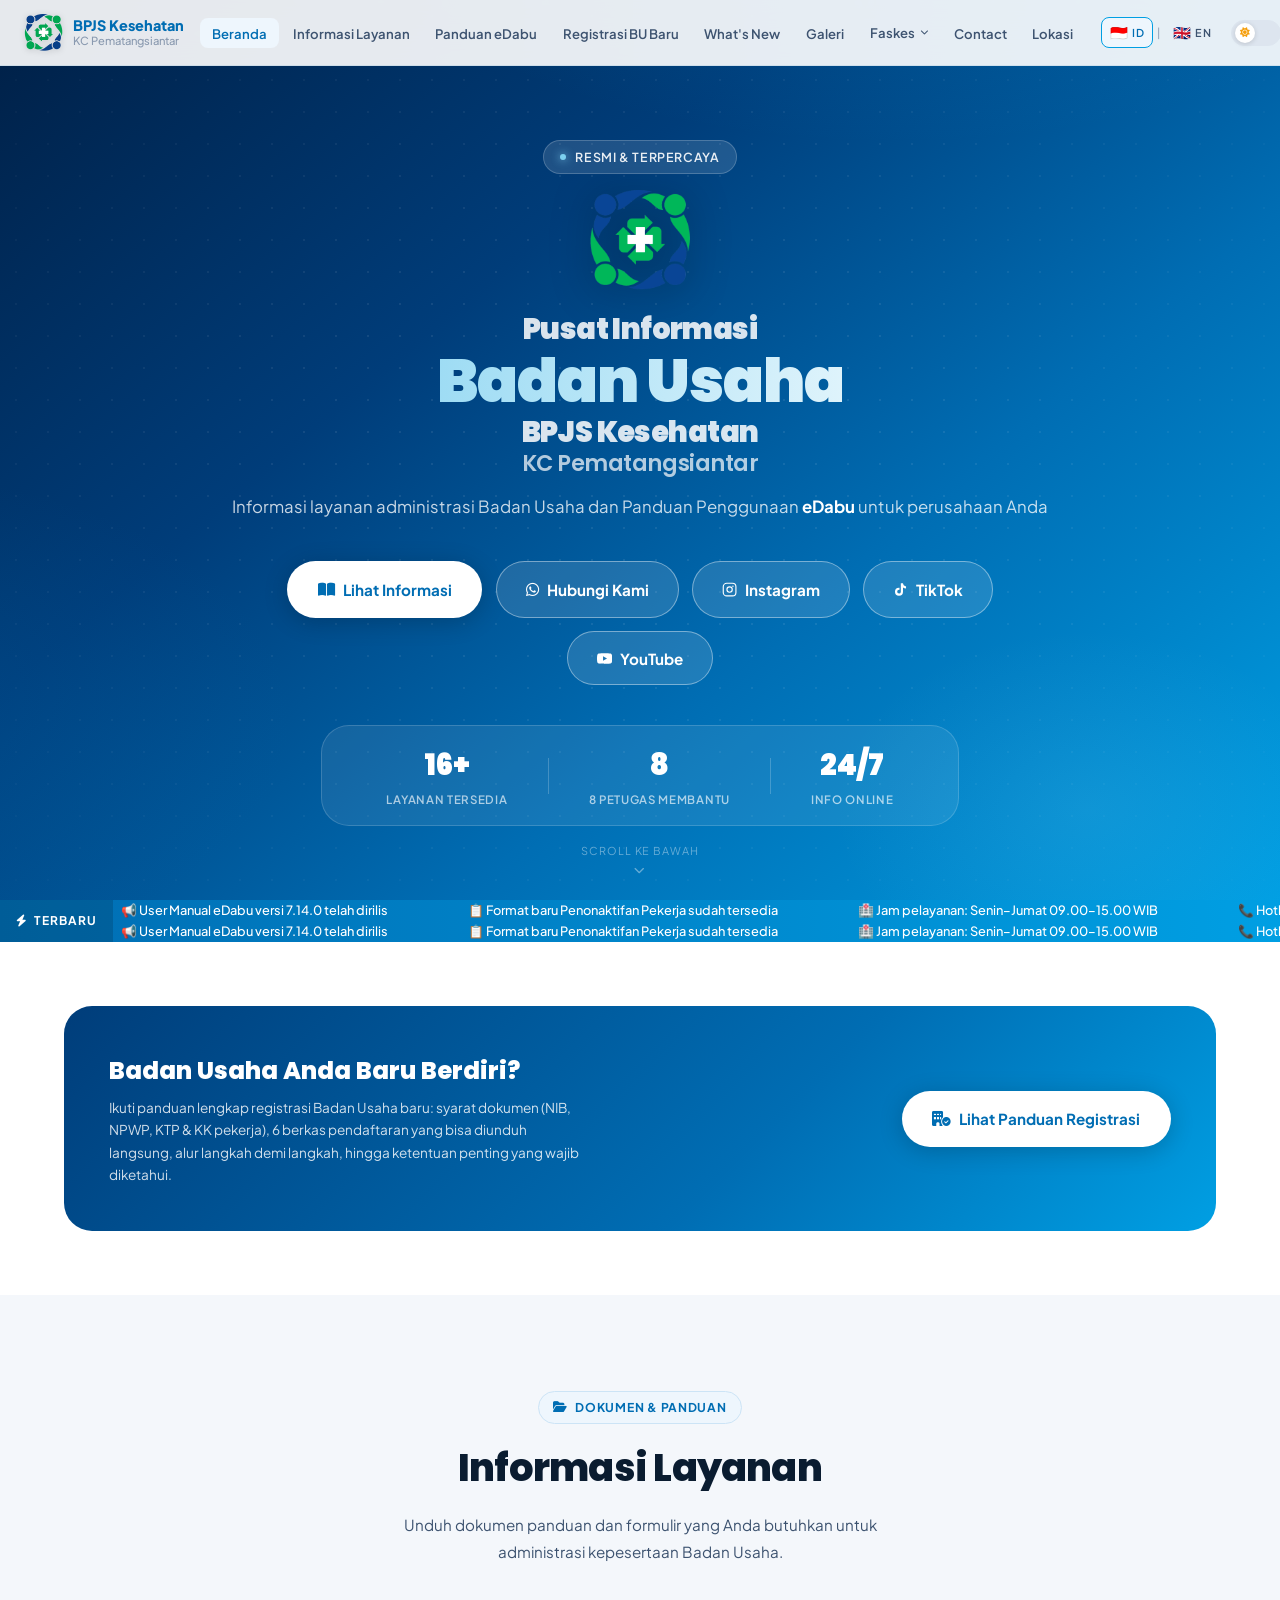
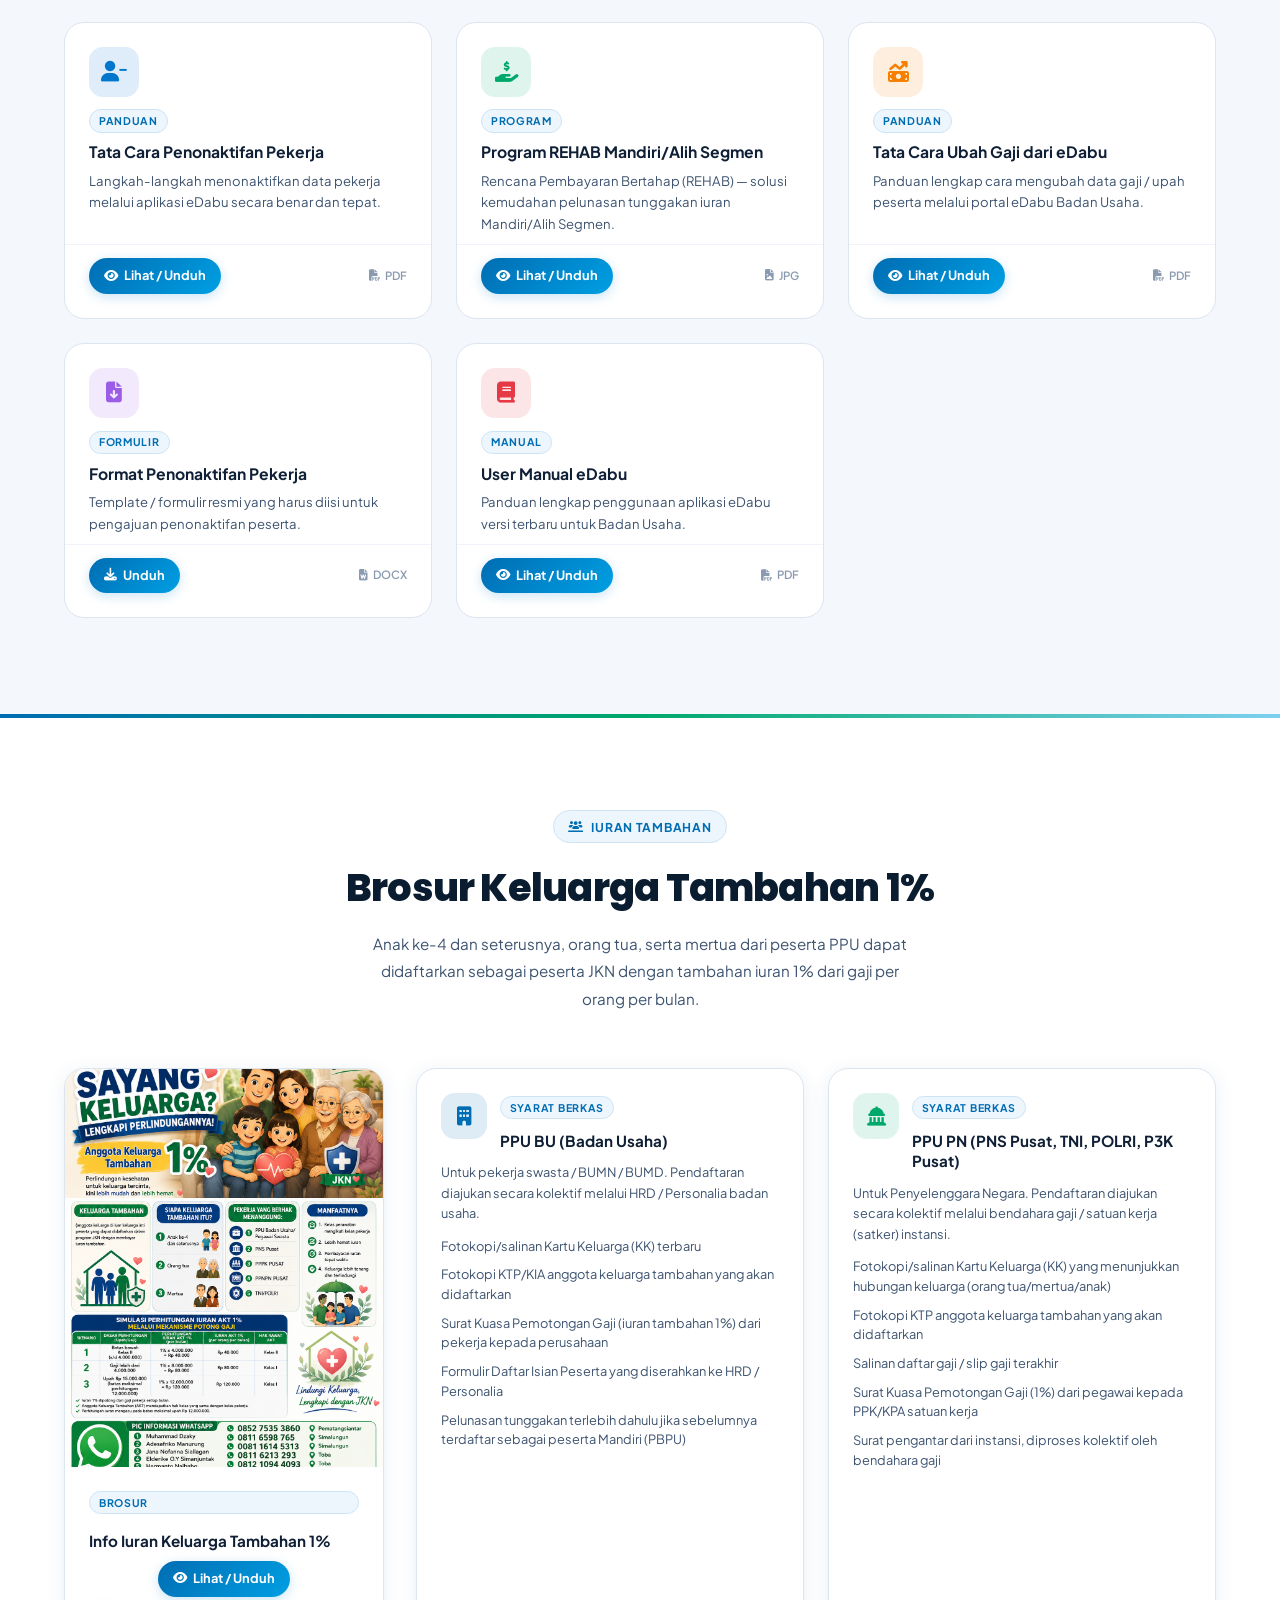
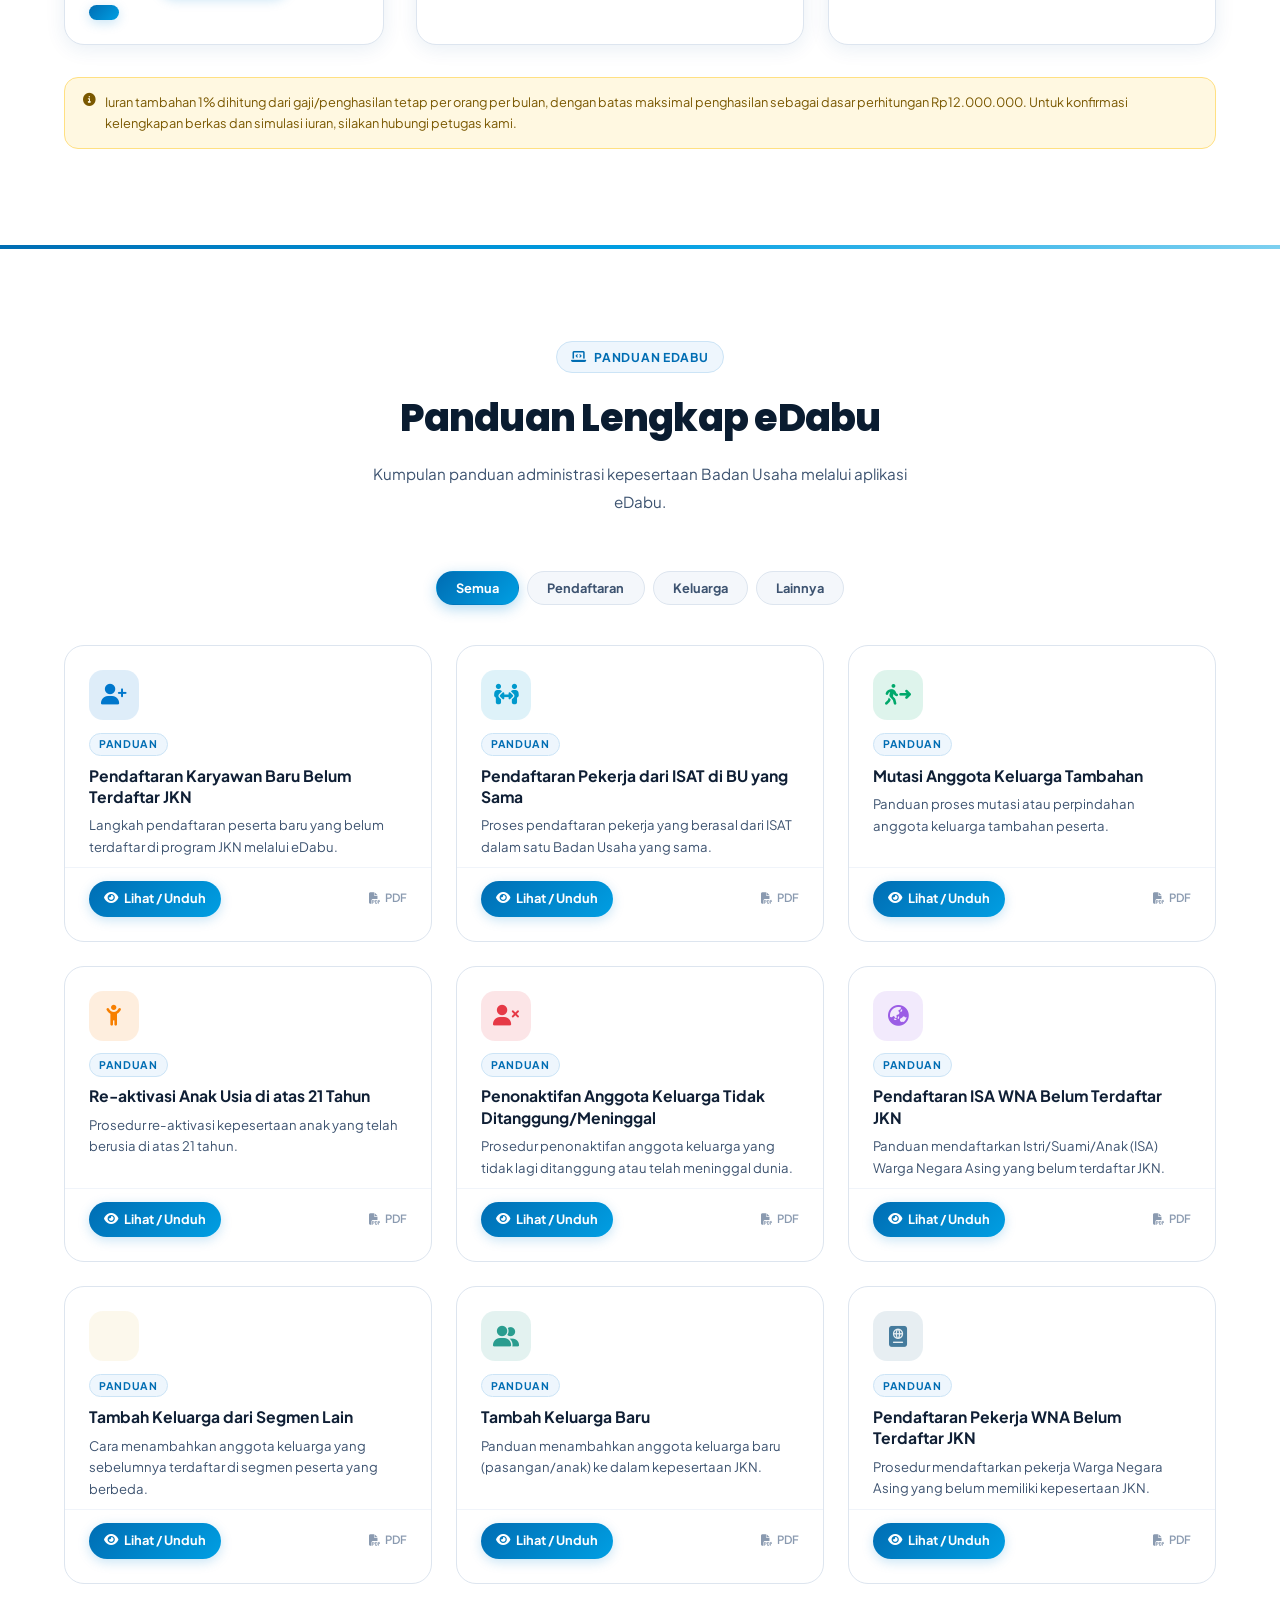
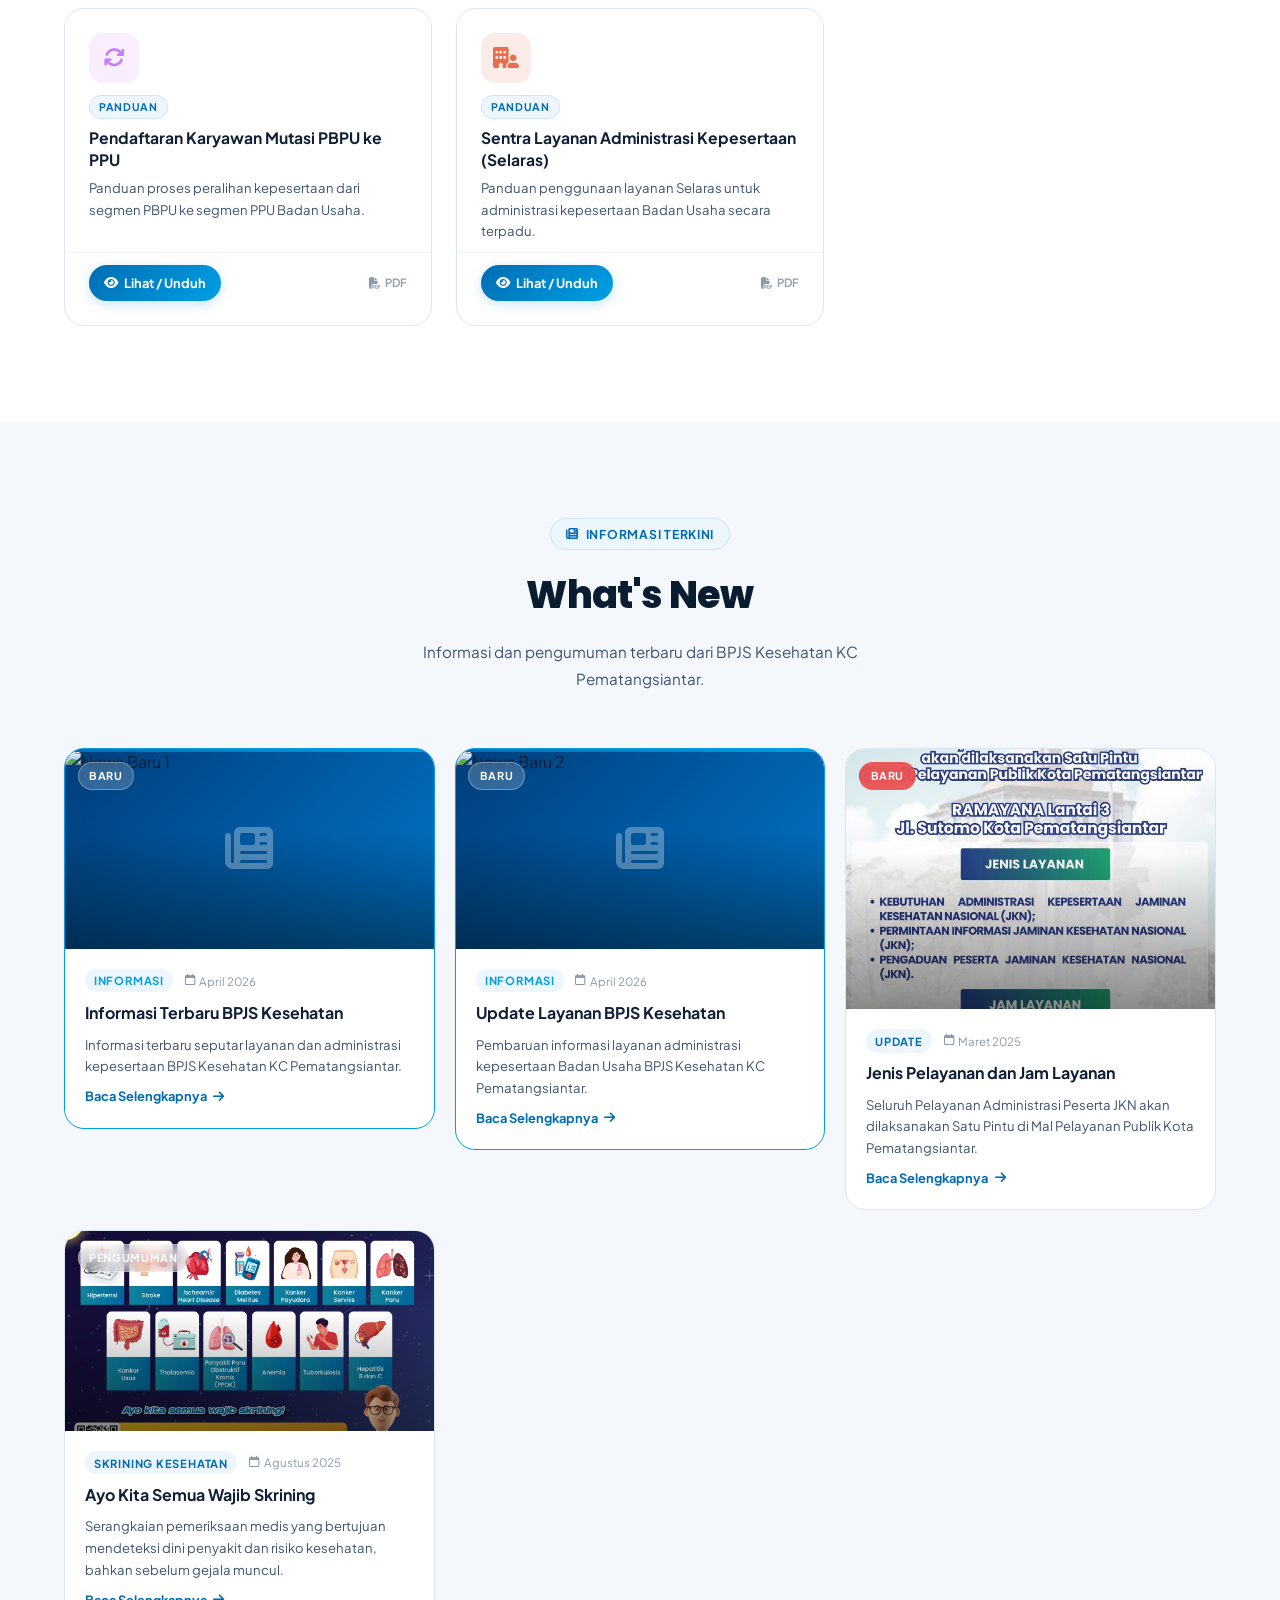
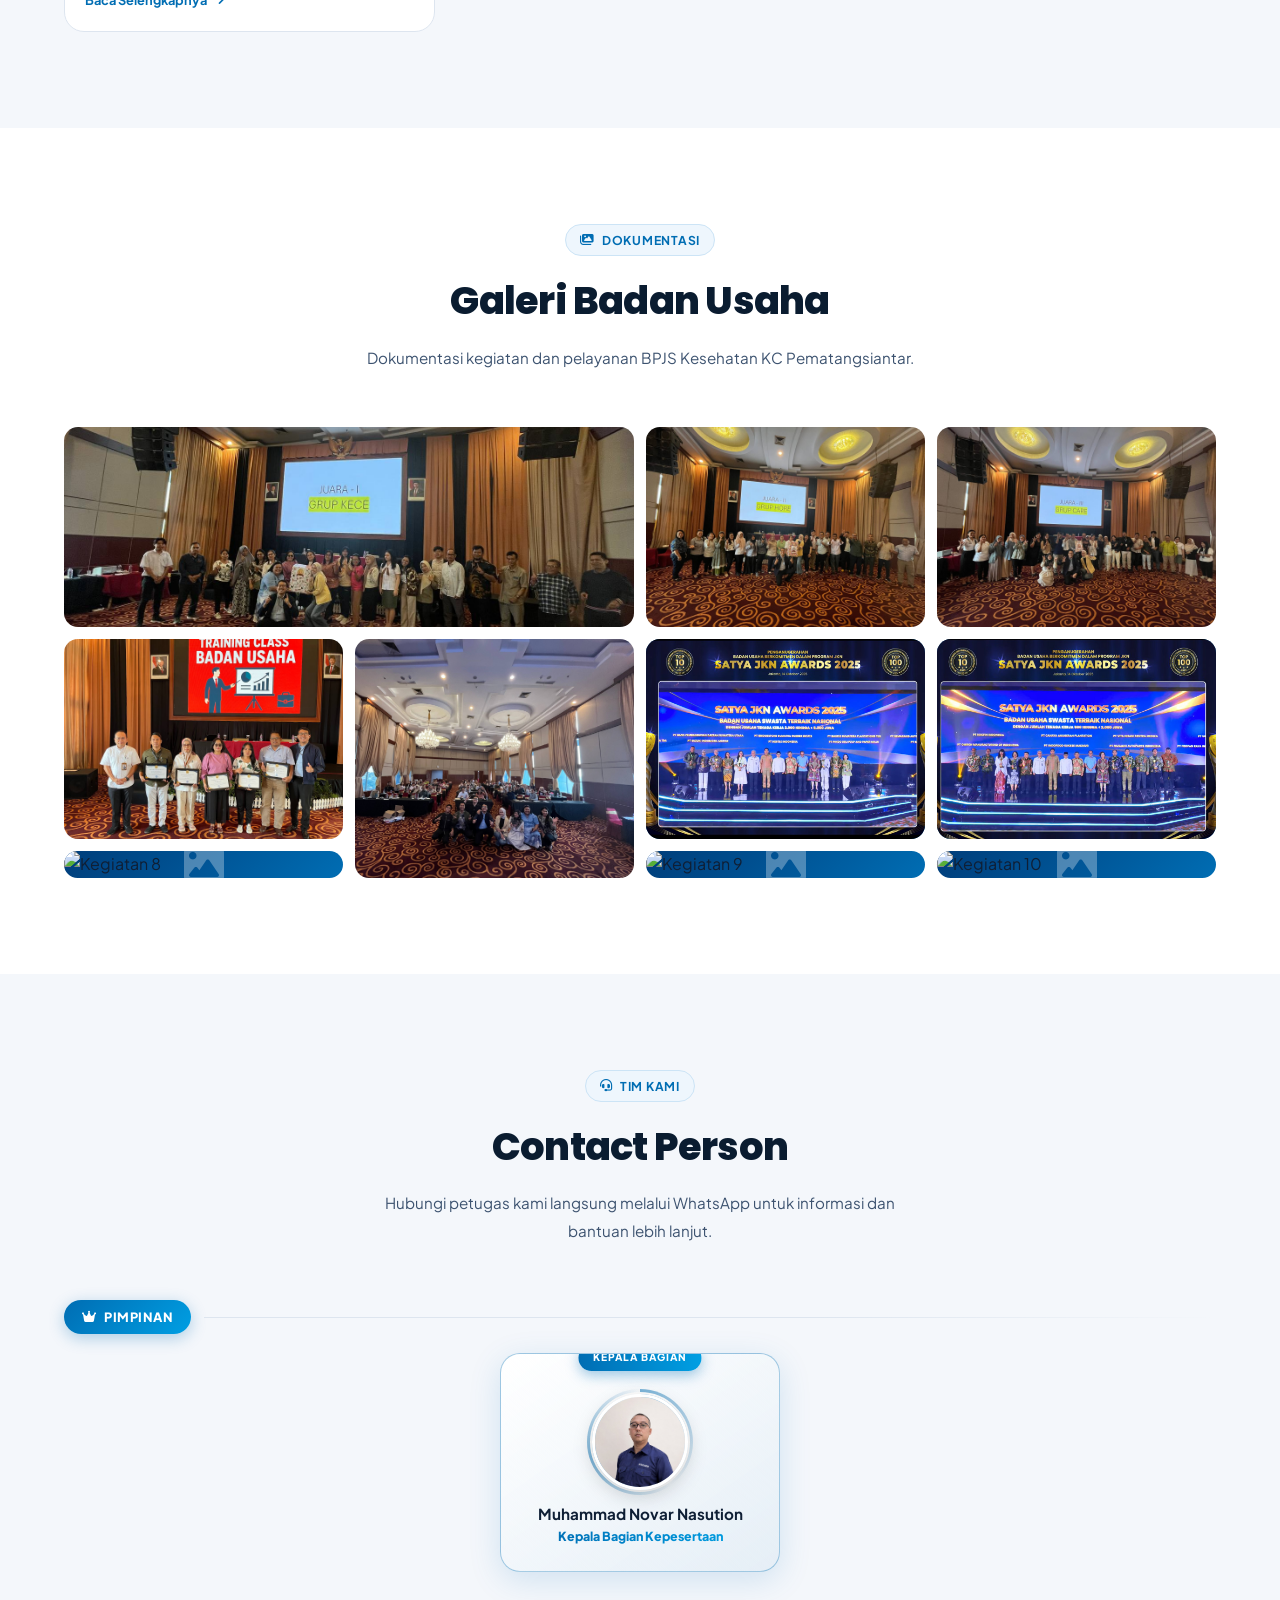
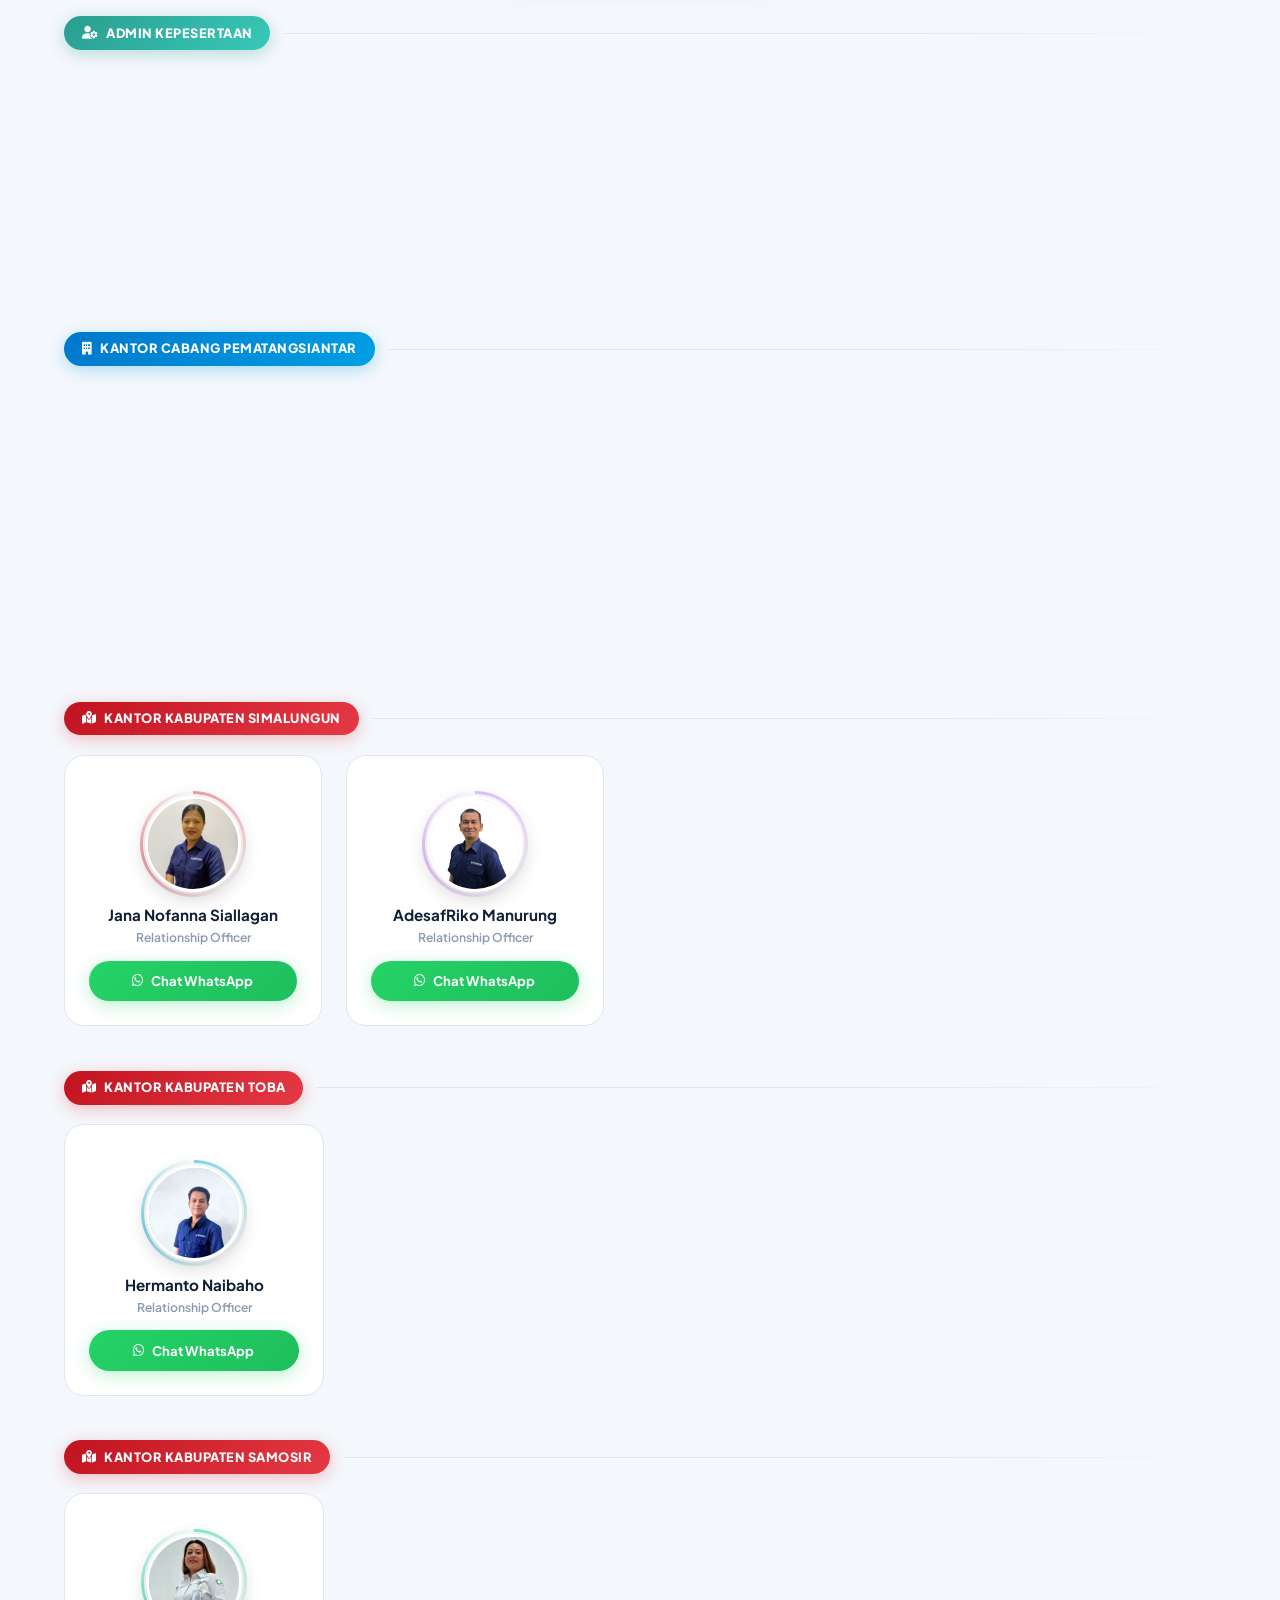
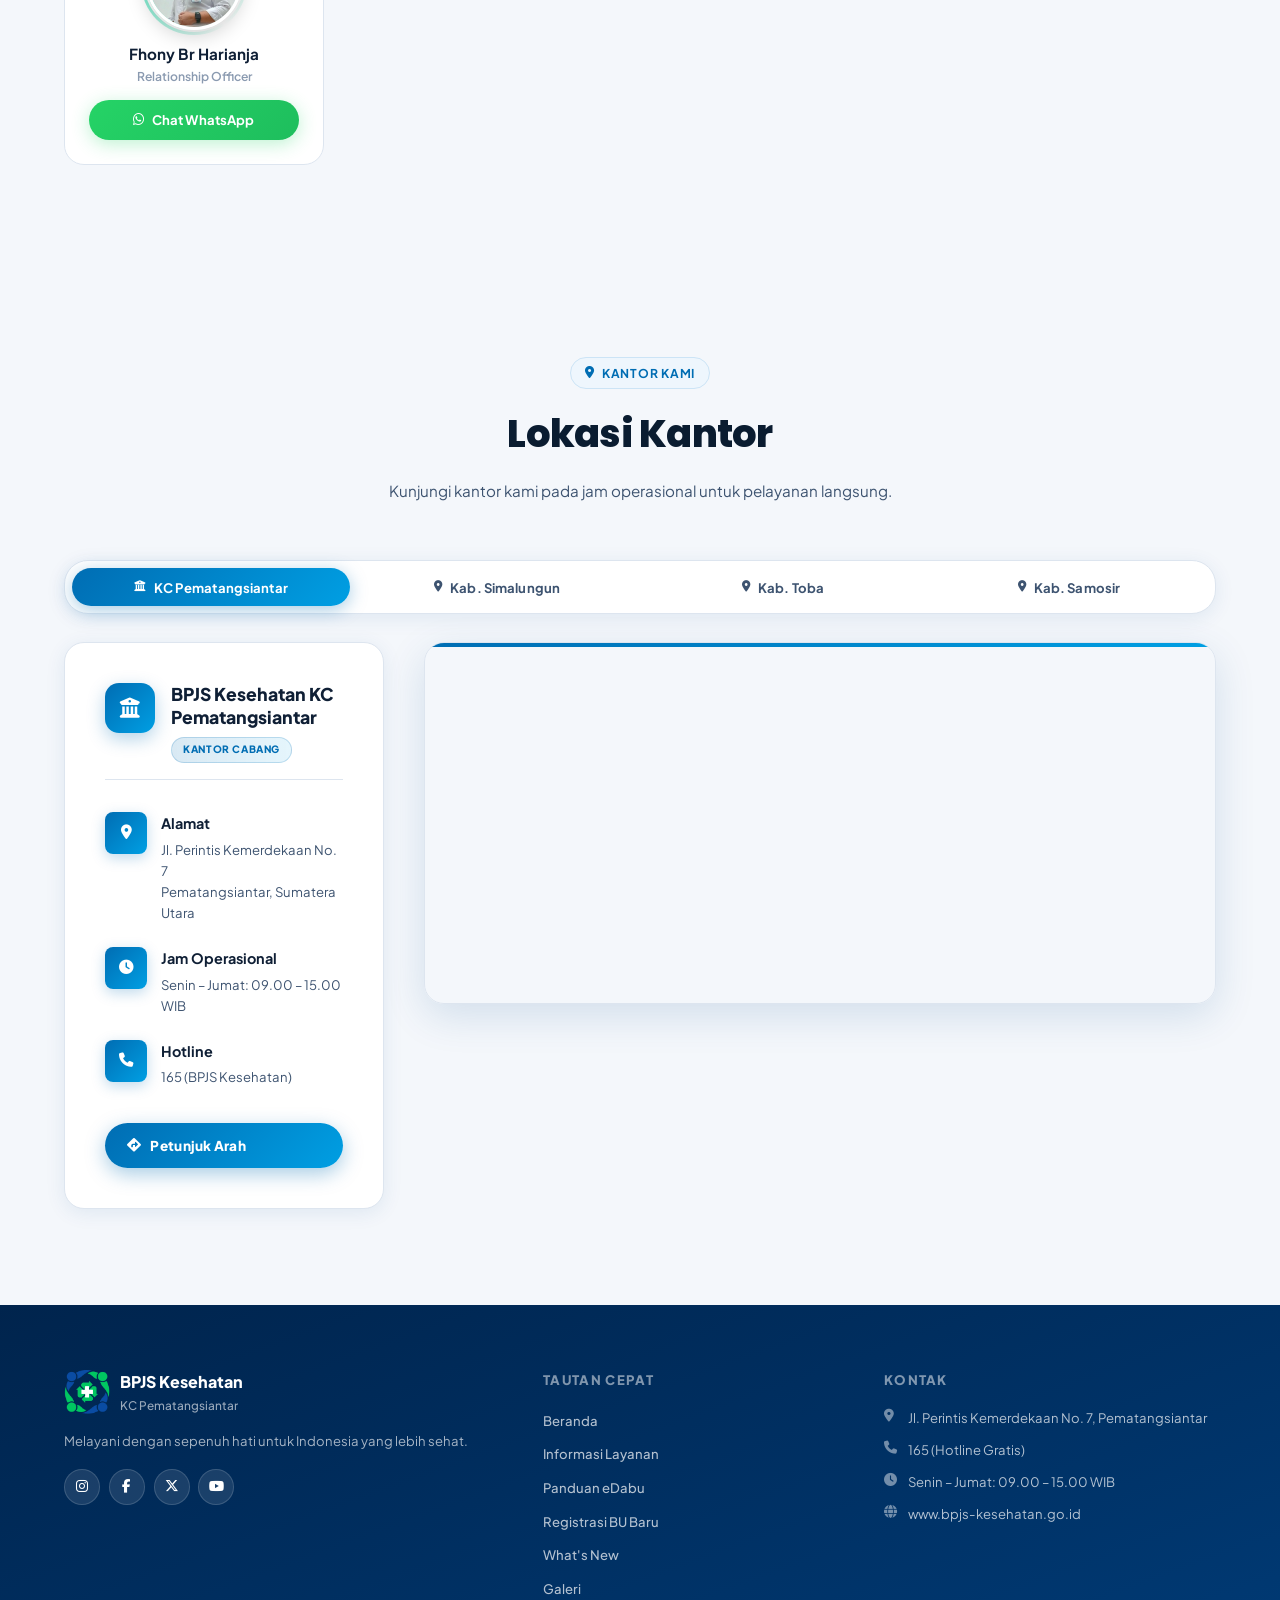
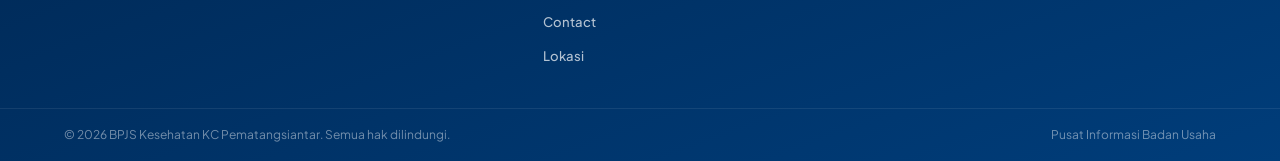
==== index.html @ 0c54393b "Update index.html" ====
<!DOCTYPE html>
<html lang="id" data-theme="light">
<head>
  <meta charset="UTF-8"/>
  <meta name="viewport" content="width=device-width, initial-scale=1.0"/>
  <title>Pusat Informasi Badan Usaha – BPJS Kesehatan KC Pematangsiantar</title>
  <link rel="preconnect" href="https://fonts.googleapis.com"/>
  <link rel="preconnect" href="https://fonts.gstatic.com" crossorigin/>
  <link href="https://fonts.googleapis.com/css2?family=Plus+Jakarta+Sans:wght@300;400;500;600;700;800&family=Poppins:wght@400;600;700;800;900&display=swap" rel="stylesheet"/>
  <link rel="stylesheet" href="https://cdnjs.cloudflare.com/ajax/libs/font-awesome/6.5.0/css/all.min.css"/>
  <link rel="stylesheet" href="style.css"/>
  <link rel="stylesheet" href="registrasi-badan-usaha.css"/>
  <link rel="icon" type="image/png" href="files/photos/siantar.png"/>
</head>
<body>

<!-- ════════════════════════════════════
     NAVBAR
════════════════════════════════════ -->
<nav class="navbar" id="navbar">
  <div class="nav-container">

    <!-- Brand -->
    <a href="#beranda" class="nav-brand">
      <img src="files/photos/logo-bpjs.png" alt="Logo BPJS Kesehatan" class="brand-img"
           onerror="this.style.display='none';this.nextElementSibling.style.display='flex'"/>
      <div class="brand-logo-fallback" style="display:none">
        <i class="fa-solid fa-shield-heart"></i>
      </div>
      <div class="brand-text">
        <span class="brand-main" data-i18n="brand_main">BPJS Kesehatan</span>
        <span class="brand-sub"  data-i18n="brand_sub">KC Pematangsiantar</span>
      </div>
    </a>

    <!-- Desktop nav -->
    <ul class="nav-links" id="navLinks">
      <li><a href="#beranda"  class="nav-link active" data-i18n="nav_home">Beranda</a></li>
      <li><a href="#layanan"  class="nav-link" data-i18n="nav_layanan">Informasi Layanan</a></li>
      <li><a href="#panduan"  class="nav-link" data-i18n="nav_panduan">Panduan eDabu</a></li>
      <li><a href="registrasi-badan-usaha.html" class="nav-link" data-i18n="nav_registrasi">Registrasi BU Baru</a></li>
      <li><a href="#news"     class="nav-link" data-i18n="nav_news">What's New</a></li>
      <li><a href="#galeri"   class="nav-link" data-i18n="nav_gallery">Galeri</a></li>
      <!-- Faskes Dropdown -->
      <li class="nav-dropdown">
        <a href="faskes.html" class="nav-link nav-link-dropdown">
          Faskes <i class="fa-solid fa-chevron-down nav-dd-icon"></i>
        </a>
        <div class="nav-dd-menu">
          <div class="nav-dd-header">Direktori Faskes BPJS</div>
          <a href="faskes.html?tab=siantar" class="nav-dd-item">
            <div class="nav-dd-item-icon" style="background:linear-gradient(135deg,#e63946,#c1121f)"><i class="fa-solid fa-city"></i></div>
            <div><div class="nav-dd-item-title">Kota Pematangsiantar</div><div class="nav-dd-item-sub">RS, Klinik, Puskesmas</div></div>
          </a>
          <a href="faskes.html?tab=simalungun" class="nav-dd-item">
            <div class="nav-dd-item-icon" style="background:linear-gradient(135deg,#2a9d8f,#1d7d72)"><i class="fa-solid fa-map-location-dot"></i></div>
            <div><div class="nav-dd-item-title">Kab. Simalungun</div><div class="nav-dd-item-sub">RS, Klinik, Puskesmas</div></div>
          </a>
          <a href="faskes.html?tab=toba" class="nav-dd-item">
            <div class="nav-dd-item-icon" style="background:linear-gradient(135deg,#f77f00,#e06200)"><i class="fa-solid fa-map-location-dot"></i></div>
            <div><div class="nav-dd-item-title">Kab. Toba</div><div class="nav-dd-item-sub">RS, Klinik, Puskesmas</div></div>
          </a>
          <a href="faskes.html?tab=samosir" class="nav-dd-item">
            <div class="nav-dd-item-icon" style="background:linear-gradient(135deg,#7209b7,#560bad)"><i class="fa-solid fa-map-location-dot"></i></div>
            <div><div class="nav-dd-item-title">Kab. Samosir</div><div class="nav-dd-item-sub">RS, Klinik, Puskesmas</div></div>
          </a>
          <a href="faskes.html?tab=mobilejkn" class="nav-dd-item">
            <div class="nav-dd-item-icon" style="background:linear-gradient(135deg,#006db3,#009FE3)"><i class="fa-solid fa-mobile-screen"></i></div>
            <div><div class="nav-dd-item-title">Panduan Mobile JKN</div><div class="nav-dd-item-sub">Cara penggunaan aplikasi</div></div>
          </a>
        </div>
      </li>
      <li><a href="#contact"  class="nav-link" data-i18n="nav_contact">Contact</a></li>
      <li><a href="#lokasi"   class="nav-link" data-i18n="nav_lokasi">Lokasi</a></li>
    </ul>

    <!-- Right controls -->
    <div class="nav-right">
      <!-- Language switcher -->
      <div class="lang-switcher" id="langSwitcher">
        <button class="lang-btn active" data-lang="id">
          <span class="lang-flag">🇮🇩</span><span class="lang-code">ID</span>
        </button>
        <span class="lang-divider">|</span>
        <button class="lang-btn" data-lang="en">
          <span class="lang-flag">🇬🇧</span><span class="lang-code">EN</span>
        </button>
      </div>

      <!-- Theme toggle -->
      <button class="theme-toggle" id="themeToggle" aria-label="Toggle theme">
        <span class="toggle-track">
          <span class="toggle-thumb">
            <i class="fa-solid fa-sun  icon-light"></i>
            <i class="fa-solid fa-moon icon-dark"></i>
          </span>
        </span>
      </button>

      <!-- Hamburger -->
      <button class="hamburger" id="hamburger" aria-label="Toggle menu" aria-expanded="false">
        <span></span><span></span><span></span>
      </button>
    </div>

  </div>
</nav>

<!-- ════════════════════════════════════
     HERO
════════════════════════════════════ -->
<section class="hero" id="beranda">
  <!-- Animated mesh background -->
  <div class="hero-mesh"></div>
  <div class="hero-particles" id="heroParticles"></div>
  <div class="hero-grid-overlay"></div>

  <div class="hero-content">
    <div class="hero-eyebrow">
      <span class="eyebrow-dot"></span>
      <span data-i18n="hero_badge">Resmi &amp; Terpercaya</span>
    </div>

    <!-- BPJS logo large in hero -->
    <div class="hero-logo-wrap">
      <img src="files/photos/logo-bpjs.png" alt="BPJS Kesehatan" class="hero-logo"
           onerror="this.style.display='none'"/>
    </div>

    <h1 class="hero-title">
      <span class="ht-line" data-i18n="hero_title1">Pusat Informasi</span>
      <span class="ht-line ht-accent" data-i18n="hero_title2">Badan Usaha</span>
      <span class="ht-line" data-i18n="hero_title3">BPJS Kesehatan</span>
      <span class="ht-line ht-sub" data-i18n="hero_title4">KC Pematangsiantar</span>
    </h1>

    <p class="hero-subtitle" data-i18n="hero_sub">
      Informasi layanan administrasi Badan Usaha dan Panduan Penggunaan <strong>eDabu</strong> untuk perusahaan Anda
    </p>

    <div class="hero-cta">
      <a href="#layanan" class="btn btn-hero-primary">
        <i class="fa-solid fa-book-open"></i>
        <span data-i18n="btn_info">Lihat Informasi</span>
      </a>
      <a href="#contact" class="btn btn-hero-outline">
        <i class="fa-brands fa-whatsapp"></i>
        <span data-i18n="btn_contact">Hubungi Kami</span>
      </a>
      <a href="https://www.instagram.com/bpjscabangpematangsiantar"
         target="_blank" class="btn btn-hero-outline btn-hero-social"
         aria-label="Instagram @bpjscabangpematangsiantar">
        <svg class="hero-social-svg" viewBox="0 0 24 24" fill="none" xmlns="http://www.w3.org/2000/svg">
          <rect x="2" y="2" width="20" height="20" rx="5.5" stroke="currentColor" stroke-width="1.8"/>
          <circle cx="12" cy="12" r="4.2" stroke="currentColor" stroke-width="1.8"/>
          <circle cx="17.3" cy="6.7" r="1.1" fill="currentColor"/>
        </svg>
        <span>Instagram</span>
      </a>
      <a href="https://www.tiktok.com/@bpjspematangsiantar"
         target="_blank" class="btn btn-hero-outline btn-hero-social"
         aria-label="TikTok @bpjspematangsiantar">
        <svg class="hero-social-svg" viewBox="0 0 24 24" fill="currentColor" xmlns="http://www.w3.org/2000/svg">
          <path d="M19.59 6.69a4.83 4.83 0 01-3.77-4.25V2h-3.45v13.67a2.89 2.89 0 01-2.88 2.5 2.89 2.89 0 01-2.89-2.89 2.89 2.89 0 012.89-2.89c.28 0 .54.04.79.1V9.01a6.32 6.32 0 00-.79-.05 6.34 6.34 0 00-6.34 6.34 6.34 6.34 0 006.34 6.34 6.34 6.34 0 006.33-6.34V8.69a8.18 8.18 0 004.79 1.53V6.75a4.85 4.85 0 01-1.02-.06z"/>
        </svg>
        <span>TikTok</span>
      </a>
      <a href="https://www.youtube.com/@bpjscabangpematangsiantar"
         target="_blank" class="btn btn-hero-outline btn-hero-social"
         aria-label="YouTube @bpjscabangpematangsiantar">
        <svg class="hero-social-svg" viewBox="0 0 24 24" fill="currentColor" xmlns="http://www.w3.org/2000/svg">
          <path d="M23.49 6.19a3.02 3.02 0 00-2.12-2.14C19.54 3.58 12 3.58 12 3.58s-7.54 0-9.37.47A3.02 3.02 0 00.51 6.19C0 8.04 0 12 0 12s0 3.96.51 5.81a3.02 3.02 0 002.12 2.14C4.46 20.42 12 20.42 12 20.42s7.54 0 9.37-.47a3.02 3.02 0 002.12-2.14C24 15.96 24 12 24 12s0-3.96-.51-5.81zM9.54 15.57V8.43L15.82 12l-6.28 3.57z"/>
        </svg>
        <span>YouTube</span>
      </a>
    </div>

    <div class="hero-stats">
      <div class="hstat"><span class="hstat-n">16+</span><span class="hstat-l" data-i18n="stat_layanan">Layanan Tersedia</span></div>
      <div class="hstat-sep"></div>
      <div class="hstat"><span class="hstat-n">8</span><span class="hstat-l" data-i18n="stat_petugas">Petugas Siap Bantu</span></div>
      <div class="hstat-sep"></div>
      <div class="hstat"><span class="hstat-n">24/7</span><span class="hstat-l" data-i18n="stat_online">Info Online</span></div>
    </div>
  </div>

  <div class="hero-scroll-hint">
    <span data-i18n="scroll_down">Scroll ke bawah</span>
    <i class="fa-solid fa-chevron-down"></i>
  </div>
</section>

<!-- ════════════════════════════════════
     WHAT'S NEW / TICKER
════════════════════════════════════ -->
<div class="news-ticker">
  <div class="ticker-label">
    <i class="fa-solid fa-bolt"></i>
    <span data-i18n="ticker_label">Terbaru</span>
  </div>
  <div class="ticker-track">
    <div class="ticker-items" id="tickerItems">
      <span data-i18n="tick1">📢 User Manual eDabu versi 7.14.0 telah dirilis</span>
      <span data-i18n="tick2">📋 Format baru Penonaktifan Pekerja sudah tersedia</span>
      <span data-i18n="tick3">🏥 Jam pelayanan: Senin–Jumat 09.00–15.00 WIB</span>
      <span data-i18n="tick4">📞 Hotline BPJS Kesehatan: 165</span>
    </div>
  </div>
</div>

<!-- ════════════════════════════════════
     BANNER: REGISTRASI BADAN USAHA BARU
════════════════════════════════════ -->
<section class="section-wrap" style="padding-top:var(--sp-xl); padding-bottom:var(--sp-xl); background:var(--bg);">
  <div class="section-container">
    <div class="rb-cta-band">
      <div>
        <h3 data-i18n="regbanner_title">Badan Usaha Anda Baru Berdiri?</h3>
        <p data-i18n="regbanner_desc">Ikuti panduan lengkap registrasi Badan Usaha baru: syarat dokumen (NIB, NPWP, KTP &amp; KK pekerja), 6 berkas pendaftaran yang bisa diunduh langsung, alur langkah demi langkah, hingga ketentuan penting yang wajib diketahui.</p>
      </div>
      <div class="rb-cta-band-actions">
        <a href="registrasi-badan-usaha.html" class="btn btn-hero-primary">
          <i class="fa-solid fa-building-circle-check"></i> <span data-i18n="regbanner_btn">Lihat Panduan Registrasi</span>
        </a>
      </div>
    </div>
  </div>
</section>

<!-- ════════════════════════════════════
     INFORMASI LAYANAN (5 cards)
════════════════════════════════════ -->
<section class="section-wrap layanan-section" id="layanan">
  <div class="section-container">
    <div class="section-header">
      <div class="section-eyebrow"><i class="fa-solid fa-folder-open"></i> <span data-i18n="sec_doc_tag">Dokumen &amp; Panduan</span></div>
      <h2 class="section-title" data-i18n="sec_layanan_title">Informasi Layanan</h2>
      <p class="section-desc" data-i18n="sec_layanan_desc">Unduh dokumen panduan dan formulir yang Anda butuhkan untuk administrasi kepesertaan Badan Usaha.</p>
    </div>

    <div class="cards-grid">

      <div class="info-card" data-delay="0">
        <div class="card-glow"></div>
        <div class="card-icon-wrap" style="--cc:#0077cc"><i class="fa-solid fa-user-minus"></i></div>
        <div class="card-body">
          <span class="card-tag" data-i18n="tag_panduan">Panduan</span>
          <h3 class="card-title" data-i18n="card1_title">Tata Cara Penonaktifan Pekerja</h3>
          <p class="card-desc"  data-i18n="card1_desc">Langkah-langkah menonaktifkan data pekerja melalui aplikasi eDabu secara benar dan tepat.</p>
        </div>
        <div class="card-footer">
          <a href="files/TATA CARA PENONAKTIFAN PEKERJA DARI EDABU NEW.pdf" target="_blank" class="btn-card">
            <i class="fa-solid fa-eye"></i> <span data-i18n="btn_view">Lihat / Unduh</span>
          </a>
          <span class="card-type"><i class="fa-solid fa-file-pdf"></i> PDF</span>
        </div>
      </div>

      <div class="info-card" data-delay="80">
        <div class="card-glow"></div>
        <div class="card-icon-wrap" style="--cc:#00a86b"><i class="fa-solid fa-hand-holding-dollar"></i></div>
        <div class="card-body">
          <span class="card-tag" data-i18n="tag_program">Program</span>
          <h3 class="card-title" data-i18n="card2_title">Program REHAB Mandiri/Alih Segmen</h3>
          <p class="card-desc"  data-i18n="card2_desc">Rencana Pembayaran Bertahap (REHAB) — solusi kemudahan pelunasan tunggakan iuran Mandiri/Alih Segmen.</p>
        </div>
        <div class="card-footer">
          <a href="files/REHAB.jpg" target="_blank" class="btn-card">
            <i class="fa-solid fa-eye"></i> <span data-i18n="btn_view">Lihat / Unduh</span>
          </a>
          <span class="card-type"><i class="fa-solid fa-file-image"></i> JPG</span>
        </div>
      </div>

      <div class="info-card" data-delay="160">
        <div class="card-glow"></div>
        <div class="card-icon-wrap" style="--cc:#f77f00"><i class="fa-solid fa-money-bill-trend-up"></i></div>
        <div class="card-body">
          <span class="card-tag" data-i18n="tag_panduan">Panduan</span>
          <h3 class="card-title" data-i18n="card3_title">Tata Cara Ubah Gaji dari eDabu</h3>
          <p class="card-desc"  data-i18n="card3_desc">Panduan lengkap cara mengubah data gaji / upah peserta melalui portal eDabu Badan Usaha.</p>
        </div>
        <div class="card-footer">
          <a href="files/TATA CARA UBAH GAJI EDABU BADAN USAHA.pdf" target="_blank" class="btn-card">
            <i class="fa-solid fa-eye"></i> <span data-i18n="btn_view">Lihat / Unduh</span>
          </a>
          <span class="card-type"><i class="fa-solid fa-file-pdf"></i> PDF</span>
        </div>
      </div>

      <div class="info-card" data-delay="240">
        <div class="card-glow"></div>
        <div class="card-icon-wrap" style="--cc:#9b5de5"><i class="fa-solid fa-file-arrow-down"></i></div>
        <div class="card-body">
          <span class="card-tag" data-i18n="tag_formulir">Formulir</span>
          <h3 class="card-title" data-i18n="card4_title">Format Penonaktifan Pekerja</h3>
          <p class="card-desc"  data-i18n="card4_desc">Template / formulir resmi yang harus diisi untuk pengajuan penonaktifan peserta.</p>
        </div>
        <div class="card-footer">
          <a href="files/Format Penonaktifan Pekerja.docx" download class="btn-card">
            <i class="fa-solid fa-download"></i> <span data-i18n="btn_download">Unduh</span>
          </a>
          <span class="card-type"><i class="fa-solid fa-file-word"></i> DOCX</span>
        </div>
      </div>

      <div class="info-card" data-delay="320">
        <div class="card-glow"></div>
        <div class="card-icon-wrap" style="--cc:#e63946"><i class="fa-solid fa-book"></i></div>
        <div class="card-body">
          <span class="card-tag" data-i18n="tag_manual">Manual</span>
          <h3 class="card-title" data-i18n="card5_title">User Manual eDabu</h3>
          <p class="card-desc"  data-i18n="card5_desc">Panduan lengkap penggunaan aplikasi eDabu versi terbaru untuk Badan Usaha.</p>
        </div>
        <div class="card-footer">
          <a href="files/Usman Edabu BU v 7.14.0.pdf" target="_blank" class="btn-card">
            <i class="fa-solid fa-eye"></i> <span data-i18n="btn_view">Lihat / Unduh</span>
          </a>
          <span class="card-type"><i class="fa-solid fa-file-pdf"></i> PDF</span>
        </div>
      </div>

    </div>
  </div>
</section>

<!-- ════════════════════════════════════
     BROSUR KELUARGA TAMBAHAN 1%
════════════════════════════════════ -->
<section class="section-wrap keltam-section" id="keltam">
  <div class="section-container">
    <div class="section-header">
      <div class="section-eyebrow"><i class="fa-solid fa-users-line"></i> <span data-i18n="sec_keltam_tag">Iuran Tambahan</span></div>
      <h2 class="section-title" data-i18n="sec_keltam_title">Brosur Keluarga Tambahan 1%</h2>
      <p class="section-desc" data-i18n="sec_keltam_desc">Anak ke-4 dan seterusnya, orang tua, serta mertua dari peserta PPU dapat didaftarkan sebagai peserta JKN dengan tambahan iuran 1% dari gaji per orang per bulan.</p>
    </div>

    <div class="keltam-wrap">
      <!-- Brosur -->
      <div class="keltam-brosur" data-delay="0">
        <div class="keltam-brosur-img-wrap">
          <img src="files/photos/akt1.jpg" width="400" height="300" alt="Brosur Keluarga Tambahan 1%" class="keltam-brosur-img"
               onerror="this.parentElement.classList.add('keltam-img-fallback')"/>
        </div>
        <div class="keltam-brosur-body">
          <span class="card-tag" data-i18n="tag_brosur">Brosur</span>
          <h3 class="keltam-brosur-title" data-i18n="keltam_brosur_title">Info Iuran Keluarga Tambahan 1%</h3>
          <center><a href="files/photos/akt1.jpg" target="_blank" class="btn-card keltam-brosur-btn">
            <i class="fa-solid fa-eye"></i> <span data-i18n="btn_view">Lihat / Unduh</span></center>
          </a>
        </div>
      </div>

      <!-- Syarat berkas -->
      <div class="keltam-req-grid">
        <div class="keltam-req-card" data-delay="80">
          <div class="keltam-req-head">
            <div class="keltam-req-icon" style="--cc:#006db3"><i class="fa-solid fa-building"></i></div>
            <div>
              <span class="card-tag" data-i18n="tag_syarat">Syarat Berkas</span>
              <h3 class="keltam-req-title" data-i18n="keltam_bu_title">PPU BU (Badan Usaha)</h3>
            </div>
          </div>
          <p class="keltam-req-desc" data-i18n="keltam_bu_desc">Untuk pekerja swasta / BUMN / BUMD. Pendaftaran diajukan secara kolektif melalui HRD / Personalia badan usaha.</p>
          <ul class="keltam-req-list">
            <li data-i18n="keltam_bu_1"><i class="fa-solid fa-circle-check"></i> Fotokopi/salinan Kartu Keluarga (KK) terbaru</li>
            <li data-i18n="keltam_bu_2"><i class="fa-solid fa-circle-check"></i> Fotokopi KTP/KIA anggota keluarga tambahan yang akan didaftarkan</li>
            <li data-i18n="keltam_bu_3"><i class="fa-solid fa-circle-check"></i> Surat Kuasa Pemotongan Gaji (iuran tambahan 1%) dari pekerja kepada perusahaan</li>
            <li data-i18n="keltam_bu_4"><i class="fa-solid fa-circle-check"></i> Formulir Daftar Isian Peserta yang diserahkan ke HRD / Personalia</li>
            <li data-i18n="keltam_bu_5"><i class="fa-solid fa-circle-check"></i> Pelunasan tunggakan terlebih dahulu jika sebelumnya terdaftar sebagai peserta Mandiri (PBPU)</li>
          </ul>
        </div>

        <div class="keltam-req-card" data-delay="160">
          <div class="keltam-req-head">
            <div class="keltam-req-icon" style="--cc:#00a86b"><i class="fa-solid fa-landmark-dome"></i></div>
            <div>
              <span class="card-tag" data-i18n="tag_syarat">Syarat Berkas</span>
              <h3 class="keltam-req-title" data-i18n="keltam_pn_title">PPU PN (PNS Pusat, TNI, POLRI, P3K Pusat)</h3>
            </div>
          </div>
          <p class="keltam-req-desc" data-i18n="keltam_pn_desc">Untuk Penyelenggara Negara. Pendaftaran diajukan secara kolektif melalui bendahara gaji / satuan kerja (satker) instansi.</p>
          <ul class="keltam-req-list">
            <li data-i18n="keltam_pn_1"><i class="fa-solid fa-circle-check"></i> Fotokopi/salinan Kartu Keluarga (KK) yang menunjukkan hubungan keluarga (orang tua/mertua/anak)</li>
            <li data-i18n="keltam_pn_2"><i class="fa-solid fa-circle-check"></i> Fotokopi KTP anggota keluarga tambahan yang akan didaftarkan</li>
            <li data-i18n="keltam_pn_3"><i class="fa-solid fa-circle-check"></i> Salinan daftar gaji / slip gaji terakhir</li>
            <li data-i18n="keltam_pn_4"><i class="fa-solid fa-circle-check"></i> Surat Kuasa Pemotongan Gaji (1%) dari pegawai kepada PPK/KPA satuan kerja</li>
            <li data-i18n="keltam_pn_5"><i class="fa-solid fa-circle-check"></i> Surat pengantar dari instansi, diproses kolektif oleh bendahara gaji</li>
          </ul>
        </div>
      </div>
    </div>

    <p class="keltam-note"><i class="fa-solid fa-circle-info"></i> <span data-i18n="keltam_note">Iuran tambahan 1% dihitung dari gaji/penghasilan tetap per orang per bulan, dengan batas maksimal penghasilan sebagai dasar perhitungan Rp12.000.000. Untuk konfirmasi kelengkapan berkas dan simulasi iuran, silakan hubungi petugas kami.</span></p>
  </div>
</section>

<!-- ════════════════════════════════════
     PANDUAN EDABU (11 sub-menu)
════════════════════════════════════ -->
<section class="section-wrap panduan-section" id="panduan">
  <div class="section-container">
    <div class="section-header">
      <div class="section-eyebrow"><i class="fa-solid fa-laptop-code"></i> <span data-i18n="sec_edabu_tag">Panduan eDabu</span></div>
      <h2 class="section-title" data-i18n="sec_edabu_title">Panduan Lengkap eDabu</h2>
      <p class="section-desc" data-i18n="sec_edabu_desc">Kumpulan panduan administrasi kepesertaan Badan Usaha melalui aplikasi eDabu.</p>
    </div>

    <!-- Filter tabs -->
    <div class="filter-tabs" id="panduanFilter">
      <button class="ftab active" data-filter="all" data-i18n="filter_all">Semua</button>
      <button class="ftab" data-filter="daftar" data-i18n="filter_daftar">Pendaftaran</button>
      <button class="ftab" data-filter="keluarga" data-i18n="filter_keluarga">Keluarga</button>
      <button class="ftab" data-filter="lainnya" data-i18n="filter_lainnya">Lainnya</button>
    </div>

    <div class="cards-grid panduan-grid" id="panduanGrid">

      <div class="info-card" data-delay="0" data-cat="daftar">
        <div class="card-glow"></div>
        <div class="card-icon-wrap" style="--cc:#0077cc"><i class="fa-solid fa-user-plus"></i></div>
        <div class="card-body">
          <span class="card-tag" data-i18n="tag_panduan">Panduan</span>
          <h3 class="card-title" data-i18n="p1_title">Pendaftaran Karyawan Baru Belum Terdaftar JKN</h3>
          <p class="card-desc"  data-i18n="p1_desc">Langkah pendaftaran peserta baru yang belum terdaftar di program JKN melalui eDabu.</p>
        </div>
        <div class="card-footer">
          <a href="files/panduan/pendaftaran-karyawan-baru.pdf" target="_blank" class="btn-card">
            <i class="fa-solid fa-eye"></i> <span data-i18n="btn_view">Lihat / Unduh</span>
          </a>
          <span class="card-type"><i class="fa-solid fa-file-pdf"></i> PDF</span>
        </div>
      </div>

      <div class="info-card" data-delay="60" data-cat="daftar">
        <div class="card-glow"></div>
        <div class="card-icon-wrap" style="--cc:#0099cc"><i class="fa-solid fa-people-arrows"></i></div>
        <div class="card-body">
          <span class="card-tag" data-i18n="tag_panduan">Panduan</span>
          <h3 class="card-title" data-i18n="p2_title">Pendaftaran Pekerja dari ISAT di BU yang Sama</h3>
          <p class="card-desc"  data-i18n="p2_desc">Proses pendaftaran pekerja yang berasal dari ISAT dalam satu Badan Usaha yang sama.</p>
        </div>
        <div class="card-footer">
          <a href="files/panduan/pendaftaran-isat.pdf" target="_blank" class="btn-card">
            <i class="fa-solid fa-eye"></i> <span data-i18n="btn_view">Lihat / Unduh</span>
          </a>
          <span class="card-type"><i class="fa-solid fa-file-pdf"></i> PDF</span>
        </div>
      </div>

      <div class="info-card" data-delay="120" data-cat="keluarga">
        <div class="card-glow"></div>
        <div class="card-icon-wrap" style="--cc:#00a86b"><i class="fa-solid fa-person-walking-arrow-right"></i></div>
        <div class="card-body">
          <span class="card-tag" data-i18n="tag_panduan">Panduan</span>
          <h3 class="card-title" data-i18n="p3_title">Mutasi Anggota Keluarga Tambahan</h3>
          <p class="card-desc"  data-i18n="p3_desc">Panduan proses mutasi atau perpindahan anggota keluarga tambahan peserta.</p>
        </div>
        <div class="card-footer">
          <a href="files/panduan/mutasi-keluarga.pdf" target="_blank" class="btn-card">
            <i class="fa-solid fa-eye"></i> <span data-i18n="btn_view">Lihat / Unduh</span>
          </a>
          <span class="card-type"><i class="fa-solid fa-file-pdf"></i> PDF</span>
        </div>
      </div>

      <div class="info-card" data-delay="180" data-cat="keluarga">
        <div class="card-glow"></div>
        <div class="card-icon-wrap" style="--cc:#f77f00"><i class="fa-solid fa-child-reaching"></i></div>
        <div class="card-body">
          <span class="card-tag" data-i18n="tag_panduan">Panduan</span>
          <h3 class="card-title" data-i18n="p4_title">Re-aktivasi Anak Usia di atas 21 Tahun</h3>
          <p class="card-desc"  data-i18n="p4_desc">Prosedur re-aktivasi kepesertaan anak yang telah berusia di atas 21 tahun.</p>
        </div>
        <div class="card-footer">
          <a href="files/panduan/reaktivasi-anak.pdf" target="_blank" class="btn-card">
            <i class="fa-solid fa-eye"></i> <span data-i18n="btn_view">Lihat / Unduh</span>
          </a>
          <span class="card-type"><i class="fa-solid fa-file-pdf"></i> PDF</span>
        </div>
      </div>

      <div class="info-card" data-delay="240" data-cat="keluarga">
        <div class="card-glow"></div>
        <div class="card-icon-wrap" style="--cc:#e63946"><i class="fa-solid fa-user-xmark"></i></div>
        <div class="card-body">
          <span class="card-tag" data-i18n="tag_panduan">Panduan</span>
          <h3 class="card-title" data-i18n="p5_title">Penonaktifan Anggota Keluarga Tidak Ditanggung/Meninggal</h3>
          <p class="card-desc"  data-i18n="p5_desc">Prosedur penonaktifan anggota keluarga yang tidak lagi ditanggung atau telah meninggal dunia.</p>
        </div>
        <div class="card-footer">
          <a href="files/panduan/penonaktifan-keluarga.pdf" target="_blank" class="btn-card">
            <i class="fa-solid fa-eye"></i> <span data-i18n="btn_view">Lihat / Unduh</span>
          </a>
          <span class="card-type"><i class="fa-solid fa-file-pdf"></i> PDF</span>
        </div>
      </div>

      <div class="info-card" data-delay="300" data-cat="daftar">
        <div class="card-glow"></div>
        <div class="card-icon-wrap" style="--cc:#9b5de5"><i class="fa-solid fa-earth-asia"></i></div>
        <div class="card-body">
          <span class="card-tag" data-i18n="tag_panduan">Panduan</span>
          <h3 class="card-title" data-i18n="p6_title">Pendaftaran ISA WNA Belum Terdaftar JKN</h3>
          <p class="card-desc"  data-i18n="p6_desc">Panduan mendaftarkan Istri/Suami/Anak (ISA) Warga Negara Asing yang belum terdaftar JKN.</p>
        </div>
        <div class="card-footer">
          <a href="files/panduan/pendaftaran-isa-wna.pdf" target="_blank" class="btn-card">
            <i class="fa-solid fa-eye"></i> <span data-i18n="btn_view">Lihat / Unduh</span>
          </a>
          <span class="card-type"><i class="fa-solid fa-file-pdf"></i> PDF</span>
        </div>
      </div>

      <div class="info-card" data-delay="360" data-cat="keluarga">
        <div class="card-glow"></div>
        <div class="card-icon-wrap" style="--cc:#e9c46a"><i class="fa-solid fa-family"></i></div>
        <div class="card-body">
          <span class="card-tag" data-i18n="tag_panduan">Panduan</span>
          <h3 class="card-title" data-i18n="p7_title">Tambah Keluarga dari Segmen Lain</h3>
          <p class="card-desc"  data-i18n="p7_desc">Cara menambahkan anggota keluarga yang sebelumnya terdaftar di segmen peserta yang berbeda.</p>
        </div>
        <div class="card-footer">
          <a href="files/panduan/tambah-keluarga-segmen.pdf" target="_blank" class="btn-card">
            <i class="fa-solid fa-eye"></i> <span data-i18n="btn_view">Lihat / Unduh</span>
          </a>
          <span class="card-type"><i class="fa-solid fa-file-pdf"></i> PDF</span>
        </div>
      </div>

      <div class="info-card" data-delay="420" data-cat="keluarga">
        <div class="card-glow"></div>
        <div class="card-icon-wrap" style="--cc:#2a9d8f"><i class="fa-solid fa-user-group"></i></div>
        <div class="card-body">
          <span class="card-tag" data-i18n="tag_panduan">Panduan</span>
          <h3 class="card-title" data-i18n="p8_title">Tambah Keluarga Baru</h3>
          <p class="card-desc"  data-i18n="p8_desc">Panduan menambahkan anggota keluarga baru (pasangan/anak) ke dalam kepesertaan JKN.</p>
        </div>
        <div class="card-footer">
          <a href="files/panduan/tambah-keluarga-baru.pdf" target="_blank" class="btn-card">
            <i class="fa-solid fa-eye"></i> <span data-i18n="btn_view">Lihat / Unduh</span>
          </a>
          <span class="card-type"><i class="fa-solid fa-file-pdf"></i> PDF</span>
        </div>
      </div>

      <div class="info-card" data-delay="480" data-cat="daftar">
        <div class="card-glow"></div>
        <div class="card-icon-wrap" style="--cc:#457b9d"><i class="fa-solid fa-passport"></i></div>
        <div class="card-body">
          <span class="card-tag" data-i18n="tag_panduan">Panduan</span>
          <h3 class="card-title" data-i18n="p9_title">Pendaftaran Pekerja WNA Belum Terdaftar JKN</h3>
          <p class="card-desc"  data-i18n="p9_desc">Prosedur mendaftarkan pekerja Warga Negara Asing yang belum memiliki kepesertaan JKN.</p>
        </div>
        <div class="card-footer">
          <a href="files/panduan/pendaftaran-wna.pdf" target="_blank" class="btn-card">
            <i class="fa-solid fa-eye"></i> <span data-i18n="btn_view">Lihat / Unduh</span>
          </a>
          <span class="card-type"><i class="fa-solid fa-file-pdf"></i> PDF</span>
        </div>
      </div>

      <div class="info-card" data-delay="540" data-cat="daftar">
        <div class="card-glow"></div>
        <div class="card-icon-wrap" style="--cc:#c77dff"><i class="fa-solid fa-arrows-rotate"></i></div>
        <div class="card-body">
          <span class="card-tag" data-i18n="tag_panduan">Panduan</span>
          <h3 class="card-title" data-i18n="p10_title">Pendaftaran Karyawan Mutasi PBPU ke PPU</h3>
          <p class="card-desc"  data-i18n="p10_desc">Panduan proses peralihan kepesertaan dari segmen PBPU ke segmen PPU Badan Usaha.</p>
        </div>
        <div class="card-footer">
          <a href="files/panduan/mutasi-pbpu-ppu.pdf" target="_blank" class="btn-card">
            <i class="fa-solid fa-eye"></i> <span data-i18n="btn_view">Lihat / Unduh</span>
          </a>
          <span class="card-type"><i class="fa-solid fa-file-pdf"></i> PDF</span>
        </div>
      </div>

      <div class="info-card" data-delay="600" data-cat="lainnya">
        <div class="card-glow"></div>
        <div class="card-icon-wrap" style="--cc:#e76f51"><i class="fa-solid fa-building-user"></i></div>
        <div class="card-body">
          <span class="card-tag" data-i18n="tag_panduan">Panduan</span>
          <h3 class="card-title" data-i18n="p11_title">Sentra Layanan Administrasi Kepesertaan (Selaras)</h3>
          <p class="card-desc"  data-i18n="p11_desc">Panduan penggunaan layanan Selaras untuk administrasi kepesertaan Badan Usaha secara terpadu.</p>
        </div>
        <div class="card-footer">
          <a href="files/panduan/selaras.pdf" target="_blank" class="btn-card">
            <i class="fa-solid fa-eye"></i> <span data-i18n="btn_view">Lihat / Unduh</span>
          </a>
          <span class="card-type"><i class="fa-solid fa-file-pdf"></i> PDF</span>
        </div>
      </div>

    </div>
  </div>
</section>

<!-- ════════════════════════════════════
     WHAT'S NEW / BERITA
════════════════════════════════════ -->
<section class="section-wrap news-section" id="news">
  <div class="section-container">
    <div class="section-header">
      <div class="section-eyebrow"><i class="fa-solid fa-newspaper"></i> <span data-i18n="sec_news_tag">Informasi Terkini</span></div>
      <h2 class="section-title" data-i18n="sec_news_title">What's New</h2>
      <p class="section-desc" data-i18n="sec_news_desc">Informasi dan pengumuman terbaru dari BPJS Kesehatan KC Pematangsiantar.</p>
    </div>

    <div class="news-grid">
    
       <div class="news-card news-new" data-delay="250">
        <div class="news-img-wrap">
          <img src="files/photos/newsina.png" alt="News Baru 1" class="news-img"
               onerror="this.parentElement.classList.add('news-img-fallback')"/>
          <div class="news-img-overlay"></div>
          <span class="news-badge news-badge-baru" data-i18n="badge_new">Baru</span>
        </div>
        <div class="news-body">
          <div class="news-meta">
            <span class="news-cat news-cat-baru" data-i18n="ncat_baru">Informasi</span>
            <span class="news-date"><i class="fa-regular fa-calendar"></i> <span data-i18n="newsina_date">April 2026</span></span>
          </div>
          <h3 class="news-title" data-i18n="newsina_title">Informasi Terbaru BPJS Kesehatan</h3>
          <p class="news-excerpt" data-i18n="newsina_desc">Informasi terbaru seputar layanan dan administrasi kepesertaan BPJS Kesehatan KC Pematangsiantar.</p>
          <a href="files/photos/newsina.png" target="_blank" class="news-link">
            <span data-i18n="btn_readmore">Baca Selengkapnya</span> <i class="fa-solid fa-arrow-right"></i>
          </a>
        </div>
      </div>

     
      <div class="news-card news-new" data-delay="50">
        <div class="news-img-wrap">
          <img src="files/photos/newsina1.png" alt="News Baru 2" class="news-img"
               onerror="this.parentElement.classList.add('news-img-fallback')"/>
          <div class="news-img-overlay"></div>
          <span class="news-badge news-badge-baru" data-i18n="badge_new">Baru</span>
        </div>
        <div class="news-body">
          <div class="news-meta">
            <span class="news-cat news-cat-baru" data-i18n="ncat_baru">Informasi</span>
            <span class="news-date"><i class="fa-regular fa-calendar"></i> <span data-i18n="newsina1_date">April 2026</span></span>
          </div>
          <h3 class="news-title" data-i18n="newsina1_title">Update Layanan BPJS Kesehatan</h3>
          <p class="news-excerpt" data-i18n="newsina1_desc">Pembaruan informasi layanan administrasi kepesertaan Badan Usaha BPJS Kesehatan KC Pematangsiantar.</p>
          <a href="files/photos/newsina1.png" target="_blank" class="news-link">
            <span data-i18n="btn_readmore">Baca Selengkapnya</span> <i class="fa-solid fa-arrow-right"></i>
          </a>
        </div>
      </div>
 
      
      <div class="news-card news-featured" data-delay="50">
        <div class="news-img-wrap">
          <img src="files/photos/news1.jpg" alt="News 1" class="news-img"
               onerror="this.parentElement.classList.add('news-img-fallback')"/>
          <div class="news-img-overlay"></div>
          <span class="news-badge news-badge-hot" data-i18n="badge_new">Baru</span>
        </div>
        <div class="news-body">
          <div class="news-meta">
            <span class="news-cat" data-i18n="ncat_update">Update</span>
            <span class="news-date"><i class="fa-regular fa-calendar"></i> Maret 2025</span>
          </div>
          <h3 class="news-title" data-i18n="news1_title">Jenis Pelayanan dan Jam Layanan</h3>
          <p class="news-excerpt" data-i18n="news1_desc">Seluruh Pelayanan Administrasi Peserta JKN akan dilaksanakan Satu Pintu di Mal Pelayanan Publik Kota Pematangsiantar.</p>
          <a href="files/photos/news1.jpg" target="_blank" class="news-link">
            <span data-i18n="btn_readmore">Baca Selengkapnya</span> <i class="fa-solid fa-arrow-right"></i>
          </a>
        </div>
      </div>

      <div class="news-card" data-delay="200">
        <div class="news-img-wrap">
          <img src="files/photos/news3.jpg" alt="News 3" class="news-img"
               onerror="this.parentElement.classList.add('news-img-fallback')"/>
          <div class="news-img-overlay"></div>
          <span class="news-badge" data-i18n="badge_pengumuman">Pengumuman</span>
        </div>
        <div class="news-body">
          <div class="news-meta">
            <span class="news-cat" data-i18n="ncat_admin">Skrining Kesehatan</span>
            <span class="news-date"><i class="fa-regular fa-calendar"></i> Agustus 2025</span>
          </div>
          <h3 class="news-title" data-i18n="news3_title">Ayo Kita Semua Wajib Skrining</h3>
          <p class="news-excerpt" data-i18n="news3_desc">serangkaian pemeriksaan medis atau tes yang bertujuan mendeteksi dini penyakit, risiko kesehatan, atau kelainan tertentu pada seseorang, bahkan sebelum gejala muncul. Tujuannya adalah untuk menemukan potensi masalah lebih awal agar penanganan dapat segera dilakukan guna mencegah komplikasi lebih serius</p>
          <a href="files/photos/news3.jpg" target="_blank" class="news-link">
            <span data-i18n="btn_readmore">Baca Selengkapnya</span> <i class="fa-solid fa-arrow-right"></i>
          </a>
        </div>
      </div>

 
     

    </div>
  </div>
</section>

<!-- ════════════════════════════════════
     GALERI
════════════════════════════════════ -->
<section class="section-wrap galeri-section" id="galeri">
  <div class="section-container">
    <div class="section-header">
      <div class="section-eyebrow"><i class="fa-solid fa-images"></i> <span data-i18n="sec_gallery_tag">Dokumentasi</span></div>
      <h2 class="section-title" data-i18n="sec_gallery_title">Galeri Badan Usaha</h2>
      <p class="section-desc" data-i18n="sec_gallery_desc">Dokumentasi kegiatan dan pelayanan BPJS Kesehatan KC Pematangsiantar.</p>
    </div>

    <div class="gallery-grid" id="galleryGrid">
      <div class="gal-item gal-wide" data-delay="0">
        <img src="files/photos/galeri1.jpg" alt="Kegiatan 1" class="gal-img"
             onerror="this.parentElement.classList.add('gal-fallback')"/>
        <div class="gal-overlay">
          <i class="fa-solid fa-magnifying-glass-plus"></i>
          <span data-i18n="gal1_cap">Gathering Badan Usaha</span>
        </div>
      </div>
      <div class="gal-item" data-delay="60">
        <img src="files/photos/galeri2.jpg" alt="Kegiatan 2" class="gal-img"
             onerror="this.parentElement.classList.add('gal-fallback')"/>
        <div class="gal-overlay">
          <i class="fa-solid fa-magnifying-glass-plus"></i>
          <span data-i18n="gal2_cap">Gathering Badan Usaha</span>
        </div>
      </div>
      <div class="gal-item" data-delay="120">
        <img src="files/photos/galeri3.jpg" alt="Kegiatan 3" class="gal-img"
             onerror="this.parentElement.classList.add('gal-fallback')"/>
        <div class="gal-overlay">
          <i class="fa-solid fa-magnifying-glass-plus"></i>
          <span data-i18n="gal3_cap">Gathering Badan Usaha</span>
        </div>
      </div>
      <div class="gal-item" data-delay="180">
        <img src="files/photos/galeri4.jpg" alt="Kegiatan 4" class="gal-img"
             onerror="this.parentElement.classList.add('gal-fallback')"/>
        <div class="gal-overlay">
          <i class="fa-solid fa-magnifying-glass-plus"></i>
          <span data-i18n="gal4_cap">Pemberian Penghargaan PBPU Kolektif Kepada Badan Usaha Berkontribusi</span>
        </div>
      </div>
      <div class="gal-item gal-tall" data-delay="240">
        <img src="files/photos/galeri5.jpg" alt="Kegiatan 5" class="gal-img"
             onerror="this.parentElement.classList.add('gal-fallback')"/>
        <div class="gal-overlay">
          <i class="fa-solid fa-magnifying-glass-plus"></i>
          <span data-i18n="gal5_cap">Sosialisasi Terhadap Badan Usaha</span>
        </div>
      </div>
      <div class="gal-item" data-delay="300">
        <img src="files/photos/galeri6.jpg" alt="Kegiatan 6" class="gal-img"
             onerror="this.parentElement.classList.add('gal-fallback')"/>
        <div class="gal-overlay">
          <i class="fa-solid fa-magnifying-glass-plus"></i>
          <span data-i18n="gal6_cap">Awarding Satya JKN Badan Usaha Terbaik Nasional </span>
        </div>
      </div>
      <div class="gal-item" data-delay="300">
        <img src="files/photos/galeri7.jpg" alt="Kegiatan 7" class="gal-img"
             onerror="this.parentElement.classList.add('gal-fallback')"/>
        <div class="gal-overlay">
          <i class="fa-solid fa-magnifying-glass-plus"></i>
          <span data-i18n="gal6_cap">Awarding Satya JKN Badan Usaha Terbaik Nasional </span>
        </div>
      </div>
      <div class="gal-item" data-delay="360">
        <img src="files/photos/galeri8.jpg" alt="Kegiatan 8" class="gal-img"
             onerror="this.parentElement.classList.add('gal-fallback')"/>
        <div class="gal-overlay">
          <i class="fa-solid fa-magnifying-glass-plus"></i>
          <span data-i18n="gal8_cap">Kunjungan Edukasi ke Badan Usaha</span>
        </div>
      </div>
      <div class="gal-item" data-delay="420">
        <img src="files/photos/galeri9.jpg" alt="Kegiatan 9" class="gal-img"
             onerror="this.parentElement.classList.add('gal-fallback')"/>
        <div class="gal-overlay">
          <i class="fa-solid fa-magnifying-glass-plus"></i>
          <span data-i18n="gal9_cap">Pertemuan Koordinasi Bersama Badan Usaha</span>
        </div>
      </div>
      <div class="gal-item" data-delay="480">
        <img src="files/photos/galeri10.jpg" alt="Kegiatan 10" class="gal-img"
             onerror="this.parentElement.classList.add('gal-fallback')"/>
        <div class="gal-overlay">
          <i class="fa-solid fa-magnifying-glass-plus"></i>
          <span data-i18n="gal10_cap">Monitoring dan Evaluasi Kepesertaan Badan Usaha</span>
        </div>
      </div>
    </div>
  </div>

  <!-- Lightbox -->
  <div class="lightbox" id="lightbox">
    <button class="lb-close" id="lbClose"><i class="fa-solid fa-xmark"></i></button>
    <button class="lb-prev"  id="lbPrev"><i class="fa-solid fa-chevron-left"></i></button>
    <button class="lb-next"  id="lbNext"><i class="fa-solid fa-chevron-right"></i></button>
    <div class="lb-img-wrap">
      <img src="" alt="" class="lb-img" id="lbImg"/>
      <div class="lb-caption" id="lbCaption"></div>
    </div>
  </div>
</section>

<!-- ════════════════════════════════════
     CONTACT PERSON
════════════════════════════════════ -->
<section class="section-wrap contact-section" id="contact">
  <div class="section-container">
    <div class="section-header">
      <div class="section-eyebrow"><i class="fa-solid fa-headset"></i> <span data-i18n="sec_contact_tag">Tim Kami</span></div>
      <h2 class="section-title" data-i18n="sec_contact_title">Contact Person</h2>
      <p class="section-desc" data-i18n="sec_contact_desc">Hubungi petugas kami langsung melalui WhatsApp untuk informasi dan bantuan lebih lanjut.</p>
    </div>

    <!-- ── PIMPINAN ── -->
    <div class="contact-group-label">
      <span class="cg-badge cg-badge-leader"><i class="fa-solid fa-crown"></i> <span data-i18n="cg_leader">Pimpinan</span></span>
      <span class="cg-line"></span>
    </div>
    <div class="contact-grid contact-grid-leader">
      <div class="contact-card contact-card-leader" data-delay="0">
        <div class="leader-badge-wrap"><span class="leader-badge" data-i18n="badge_leader">Kepala Bagian</span></div>
        <div class="contact-avatar-photo" style="--rc:#006db3">
          <img src="files/photos/kepala.jpg" alt="Muhammad Novar Nasution" class="contact-photo"
               onerror="this.style.display='none';this.nextElementSibling.style.display='flex'"/>
          <div class="contact-photo-fallback" style="--ac:#006db3;display:none"><i class="fa-solid fa-user-shield"></i></div>
          <div class="avatar-ring"></div>
        </div>
        <div class="contact-info">
          <h3 data-i18n="leader_name">Muhammad Novar Nasution</h3>
          <p class="contact-role contact-role-leader" data-i18n="role_leader">Kepala Bagian Kepesertaan</p>
        </div>
      </div>
    </div>

    <!-- ── ADMIN KEPESERTAAN ── -->
    <div class="contact-group-label">
      <span class="cg-badge cg-badge-admin"><i class="fa-solid fa-user-gear"></i> <span data-i18n="cg_admin">Admin Kepesertaan</span></span>
      <span class="cg-line"></span>
    </div>
    <div class="contact-grid contact-grid-admin">

      <div class="contact-card" data-delay="0">
        <div class="contact-avatar-photo" style="--rc:#2a9d8f">
          <img src="files/photos/admin1.jpg" alt="Tetty Indah Sari Pardosi" class="contact-photo"
               onerror="this.style.display='none';this.nextElementSibling.style.display='flex'"/>
          <div class="contact-photo-fallback" style="--ac:#2a9d8f;display:none"><i class="fa-solid fa-user-gear"></i></div>
          <div class="avatar-ring"></div>
        </div>
        <div class="contact-info">
          <h3 data-i18n="admin1_name">Tetty Indah Sari Pardosi</h3>
          <p class="contact-role" data-i18n="role_admin">Admin Kepesertaan</p>
        </div>
      </div>

      <div class="contact-card" data-delay="80">
        <div class="contact-avatar-photo" style="--rc:#457b9d">
          <img src="files/photos/admin2.jpg" alt="Febby Ai Ginting" class="contact-photo"
               onerror="this.style.display='none';this.nextElementSibling.style.display='flex'"/>
          <div class="contact-photo-fallback" style="--ac:#457b9d;display:none"><i class="fa-solid fa-user-gear"></i></div>
          <div class="avatar-ring"></div>
        </div>
        <div class="contact-info">
          <h3 data-i18n="admin2_name">Febby Ai Ginting</h3>
          <p class="contact-role" data-i18n="role_admin">Admin Kepesertaan</p>
        </div>
      </div>

      <div class="contact-card" data-delay="160">
        <div class="contact-avatar-photo" style="--rc:#e9c46a">
          <img src="files/photos/admin3.jpg" alt="Indah Sriwardani Purba" class="contact-photo"
               onerror="this.style.display='none';this.nextElementSibling.style.display='flex'"/>
          <div class="contact-photo-fallback" style="--ac:#e9c46a;display:none"><i class="fa-solid fa-user-gear"></i></div>
          <div class="avatar-ring"></div>
        </div>
        <div class="contact-info">
          <h3 data-i18n="admin3_name">Indah Sriwardani Purba</h3>
          <p class="contact-role" data-i18n="role_admin">Admin Kepesertaan</p>
        </div>
      </div>

    </div>

    <!-- ── KANTOR CABANG PEMATANGSIANTAR ── -->
    <div class="contact-group-label">
      <span class="cg-badge cg-badge-cabang"><i class="fa-solid fa-building"></i> <span data-i18n="cg_cabang">Kantor Cabang Pematangsiantar</span></span>
      <span class="cg-line"></span>
    </div>
    <div class="contact-grid">

      <div class="contact-card" data-delay="0">
        <div class="contact-avatar-photo" style="--rc:#009FE3">
          <img src="files/photos/evalyn.jpg" alt="Evalyn Lumban Raja" class="contact-photo"
               onerror="this.style.display='none';this.nextElementSibling.style.display='flex'"/>
          <div class="contact-photo-fallback" style="--ac:#009FE3;display:none"><i class="fa-solid fa-user-tie"></i></div>
          <div class="avatar-ring"></div>
        </div>
        <div class="contact-info">
          <h3>Evalyn Lumban Raja</h3>
          <p class="contact-role" data-i18n="role_officer">Relationship Officer</p>
        </div>
        <a href="https://wa.me/628116200840" target="_blank" class="btn-whatsapp">
          <i class="fa-brands fa-whatsapp"></i><span data-i18n="btn_wa">Chat WhatsApp</span>
        </a>
      </div>

      <div class="contact-card" data-delay="80">
        <div class="contact-avatar-photo" style="--rc:#0077cc">
          <img src="files/photos/dzaky.jpg" alt="Muhammad Dzaky" class="contact-photo"
               onerror="this.style.display='none';this.nextElementSibling.style.display='flex'"/>
          <div class="contact-photo-fallback" style="--ac:#0077cc;display:none"><i class="fa-solid fa-user-tie"></i></div>
          <div class="avatar-ring"></div>
        </div>
        <div class="contact-info">
          <h3>Muhammad Dzaky</h3>
          <p class="contact-role" data-i18n="role_officer">Relationship Officer</p>
        </div>
        <a href="https://wa.me/6285275353860" target="_blank" class="btn-whatsapp">
          <i class="fa-brands fa-whatsapp"></i><span data-i18n="btn_wa">Chat WhatsApp</span>
        </a>
      </div>

      <div class="contact-card" data-delay="160">
        <div class="contact-avatar-photo" style="--rc:#f77f00">
          <img src="files/photos/andri.jpg" alt="Andri Dwi Surya" class="contact-photo"
               onerror="this.style.display='none';this.nextElementSibling.style.display='flex'"/>
          <div class="contact-photo-fallback" style="--ac:#f77f00;display:none"><i class="fa-solid fa-user-tie"></i></div>
          <div class="avatar-ring"></div>
        </div>
        <div class="contact-info">
          <h3>Andri Dwi Surya</h3>
          <p class="contact-role" data-i18n="role_officer">Relationship Officer</p>
        </div>
        <a href="https://wa.me/6285762338553" target="_blank" class="btn-whatsapp">
          <i class="fa-brands fa-whatsapp"></i><span data-i18n="btn_wa">Chat WhatsApp</span>
        </a>
      </div>

    </div>

    <!-- ── KANTOR KABUPATEN SIMALUNGUN ── -->
    <div class="contact-group-label">
      <span class="cg-badge cg-badge-kab"><i class="fa-solid fa-map-location-dot"></i> <span data-i18n="cg_simalungun">Kantor Kabupaten Simalungun</span></span>
      <span class="cg-line"></span>
    </div>
    <div class="contact-grid contact-grid-kab2">

      <div class="contact-card" data-delay="0">
        <div class="contact-avatar-photo" style="--rc:#e63946">
          <img src="files/photos/ro-simalungun1.jpg" alt="Jana Nofanna Siallagan" class="contact-photo"
               onerror="this.style.display='none';this.nextElementSibling.style.display='flex'"/>
          <div class="contact-photo-fallback" style="--ac:#e63946;display:none"><i class="fa-solid fa-user-tie"></i></div>
          <div class="avatar-ring"></div>
        </div>
        <div class="contact-info">
          <h3 data-i18n="ro_sml1_name">Jana Nofanna Siallagan</h3>
          <p class="contact-role" data-i18n="role_officer">Relationship Officer</p>
        </div>
        <a href="https://wa.me/628116145313" target="_blank" class="btn-whatsapp">
          <i class="fa-brands fa-whatsapp"></i><span data-i18n="btn_wa">Chat WhatsApp</span>
        </a>
      </div>

      <div class="contact-card" data-delay="80">
        <div class="contact-avatar-photo" style="--rc:#c77dff">
          <img src="files/photos/ro-simalungun3.jpg" alt="AdesafRiko Manurung" class="contact-photo"
               onerror="this.style.display='none';this.nextElementSibling.style.display='flex'"/>
          <div class="contact-photo-fallback" style="--ac:#c77dff;display:none"><i class="fa-solid fa-user-tie"></i></div>
          <div class="avatar-ring"></div>
        </div>
        <div class="contact-info">
          <h3 data-i18n="ro_sml2_name">AdesafRiko Manurung</h3>
          <p class="contact-role" data-i18n="role_officer">Relationship Officer</p>
        </div>
        <a href="https://wa.me/628116208527" target="_blank" class="btn-whatsapp">
          <i class="fa-brands fa-whatsapp"></i><span data-i18n="btn_wa">Chat WhatsApp</span>
        </a>
      </div>

    </div>

    <!-- ── KANTOR KABUPATEN TOBA ── -->
    <div class="contact-group-label">
      <span class="cg-badge cg-badge-kab"><i class="fa-solid fa-map-location-dot"></i> <span data-i18n="cg_toba">Kantor Kabupaten Toba</span></span>
      <span class="cg-line"></span>
    </div>
    <div class="contact-grid contact-grid-kab1">

      <div class="contact-card" data-delay="0">
        <div class="contact-avatar-photo" style="--rc:#00b4d8">
          <img src="files/photos/ro-toba.jpg" alt="Hermanto Naibaho" class="contact-photo"
               onerror="this.style.display='none';this.nextElementSibling.style.display='flex'"/>
          <div class="contact-photo-fallback" style="--ac:#00b4d8;display:none"><i class="fa-solid fa-user-tie"></i></div>
          <div class="avatar-ring"></div>
        </div>
        <div class="contact-info">
          <h3 data-i18n="ro_toba_name">Hermanto Naibaho</h3>
          <p class="contact-role" data-i18n="role_officer">Relationship Officer</p>
        </div>
        <a href="https://wa.me/6281210944093" target="_blank" class="btn-whatsapp">
          <i class="fa-brands fa-whatsapp"></i><span data-i18n="btn_wa">Chat WhatsApp</span>
        </a>
      </div>

    </div>

    <!-- ── KANTOR KABUPATEN SAMOSIR ── -->
    <div class="contact-group-label">
      <span class="cg-badge cg-badge-kab"><i class="fa-solid fa-map-location-dot"></i> <span data-i18n="cg_samosir">Kantor Kabupaten Samosir</span></span>
      <span class="cg-line"></span>
    </div>
    <div class="contact-grid contact-grid-kab1">

      <div class="contact-card" data-delay="0">
        <div class="contact-avatar-photo" style="--rc:#06d6a0">
          <img src="files/photos/ro-samosir.jpg" alt="Fhony Br Harianja" class="contact-photo"
               onerror="this.style.display='none';this.nextElementSibling.style.display='flex'"/>
          <div class="contact-photo-fallback" style="--ac:#06d6a0;display:none"><i class="fa-solid fa-user-tie"></i></div>
          <div class="avatar-ring"></div>
        </div>
        <div class="contact-info">
          <h3 data-i18n="ro_samosir_name">Fhony Br Harianja</h3>
          <p class="contact-role" data-i18n="role_officer">Relationship Officer</p>
        </div>
        <a href="https://wa.me/628116131999" target="_blank" class="btn-whatsapp">
          <i class="fa-brands fa-whatsapp"></i><span data-i18n="btn_wa">Chat WhatsApp</span>
        </a>
      </div>

    </div>

  </div>
</section>

<!-- ════════════════════════════════════
     LOKASI
════════════════════════════════════ -->
<section class="section-wrap lokasi-section" id="lokasi">
  <div class="section-container">
    <div class="section-header">
      <div class="section-eyebrow"><i class="fa-solid fa-location-dot"></i> <span data-i18n="sec_lokasi_tag">Kantor Kami</span></div>
      <h2 class="section-title" data-i18n="sec_lokasi_title">Lokasi Kantor</h2>
      <p class="section-desc" data-i18n="sec_lokasi_desc">Kunjungi kantor kami pada jam operasional untuk pelayanan langsung.</p>
    </div>

    <!-- Lokasi Tabs -->
    <div class="lokasi-tabs" id="lokasiTabs">
      <button class="ltab active" data-kantor="cabang">
        <i class="fa-solid fa-building-columns"></i>
        <span data-i18n="ltab_cabang">KC Pematangsiantar</span>
      </button>
      <button class="ltab" data-kantor="simalungun">
        <i class="fa-solid fa-location-dot"></i>
        <span data-i18n="ltab_simalungun">Kab. Simalungun</span>
      </button>
      <button class="ltab" data-kantor="toba">
        <i class="fa-solid fa-location-dot"></i>
        <span data-i18n="ltab_toba">Kab. Toba</span>
      </button>
      <button class="ltab" data-kantor="samosir">
        <i class="fa-solid fa-location-dot"></i>
        <span data-i18n="ltab_samosir">Kab. Samosir</span>
      </button>
    </div>

    <!-- ── KANTOR CABANG PEMATANGSIANTAR ── -->
    <div class="lokasi-panel active" id="panel-cabang">
      <div class="lokasi-wrapper">
        <div class="lokasi-info">
          <div class="lokasi-info-header">
            <div class="lokasi-badge"><i class="fa-solid fa-building-columns"></i></div>
            <div>
              <h3 class="lokasi-office-name" data-i18n="lokasi_name">BPJS Kesehatan KC Pematangsiantar</h3>
              <span class="lokasi-type-tag" data-i18n="ltag_cabang">Kantor Cabang</span>
            </div>
          </div>
          <div class="info-item">
            <div class="info-icon"><i class="fa-solid fa-map-marker-alt"></i></div>
            <div>
              <strong data-i18n="lokasi_alamat">Alamat</strong>
              <p>Jl. Perintis Kemerdekaan No. 7<br/>Pematangsiantar, Sumatera Utara</p>
            </div>
          </div>
          <div class="info-item">
            <div class="info-icon"><i class="fa-solid fa-clock"></i></div>
            <div>
              <strong data-i18n="lokasi_jam">Jam Operasional</strong>
              <p data-i18n="lokasi_jam_val">Senin – Jumat: 09.00 – 15.00 WIB</p>
            </div>
          </div>
          <div class="info-item">
            <div class="info-icon"><i class="fa-solid fa-phone"></i></div>
            <div>
              <strong data-i18n="lokasi_telp">Hotline</strong>
              <p>165 (BPJS Kesehatan)</p>
            </div>
          </div>
          <a href="https://www.google.com/maps/place/Kantor+BPJS+Kesehatan+Pematang+Siantar/@2.9560239,99.0584555,17z"
             target="_blank" class="btn-direction">
            <i class="fa-solid fa-diamond-turn-right"></i>
            <span data-i18n="btn_direction">Petunjuk Arah</span>
          </a>
        </div>
        <div class="map-wrapper">
          <iframe
            src="https://www.google.com/maps/embed?pb=!1m18!1m12!1m3!1d3982.278!2d99.056!3d2.9560!2m3!1f0!2f0!3f0!3m2!1i1024!2i768!4f13.1!3m3!1m2!1s0x2e69f4d23bc5a09d%3A0xc423f10ee4298fba!2sKantor%20BPJS%20Kesehatan%20Pematang%20Siantar!5e0!3m2!1sid!2sid!4v1700000000001!5m2!1sid!2sid"
            width="100%" height="360" style="border:0" allowfullscreen loading="lazy"
            referrerpolicy="no-referrer-when-downgrade"
            title="Lokasi BPJS Kesehatan KC Pematangsiantar"></iframe>
        </div>
      </div>
    </div>

    <!-- ── KANTOR KABUPATEN SIMALUNGUN ── -->
    <div class="lokasi-panel" id="panel-simalungun">
      <div class="lokasi-wrapper">
        <div class="lokasi-info">
          <div class="lokasi-info-header">
            <div class="lokasi-badge lokasi-badge-kab"><i class="fa-solid fa-location-dot"></i></div>
            <div>
              <h3 class="lokasi-office-name" data-i18n="lokasi_sml_name">BPJS Kesehatan Kab. Simalungun</h3>
              <span class="lokasi-type-tag lokasi-type-kab" data-i18n="ltag_kab">Kantor Kabupaten</span>
            </div>
          </div>
          <div class="info-item">
            <div class="info-icon"><i class="fa-solid fa-map-marker-alt"></i></div>
            <div>
              <strong data-i18n="lokasi_alamat">Alamat</strong>
              <p data-i18n="lokasi_sml_alamat">Kab. Simalungun, Sumatera Utara</p>
            </div>
          </div>
          <div class="info-item">
            <div class="info-icon"><i class="fa-solid fa-clock"></i></div>
            <div>
              <strong data-i18n="lokasi_jam">Jam Operasional</strong>
              <p data-i18n="lokasi_jam_val">Senin – Jumat: 09.00 – 15.00 WIB</p>
            </div>
          </div>
          <div class="info-item">
            <div class="info-icon"><i class="fa-solid fa-phone"></i></div>
            <div>
              <strong data-i18n="lokasi_telp">Hotline</strong>
              <p>165 (BPJS Kesehatan)</p>
            </div>
          </div>
          <a href="https://www.google.com/maps/place/kantor+Bpjs-kesehatan+kab.simalungun/@2.9662907,98.8631609,17z"
             target="_blank" class="btn-direction">
            <i class="fa-solid fa-diamond-turn-right"></i>
            <span data-i18n="btn_direction">Petunjuk Arah</span>
          </a>
        </div>
        <div class="map-wrapper">
          <iframe
            src="https://www.google.com/maps/embed?pb=!1m18!1m12!1m3!1d3982.1!2d98.861!3d2.9663!2m3!1f0!2f0!3f0!3m2!1i1024!2i768!4f13.1!3m3!1m2!1s0x3031996ddae86919%3A0x959720218cf90b5f!2skantor%20Bpjs-kesehatan%20kab.simalungun!5e0!3m2!1sid!2sid!4v1700000000002!5m2!1sid!2sid"
            width="100%" height="360" style="border:0" allowfullscreen loading="lazy"
            referrerpolicy="no-referrer-when-downgrade"
            title="Lokasi BPJS Kesehatan Kab. Simalungun"></iframe>
        </div>
      </div>
    </div>

    <!-- ── KANTOR KABUPATEN TOBA ── -->
    <div class="lokasi-panel" id="panel-toba">
      <div class="lokasi-wrapper">
        <div class="lokasi-info">
          <div class="lokasi-info-header">
            <div class="lokasi-badge lokasi-badge-kab"><i class="fa-solid fa-location-dot"></i></div>
            <div>
              <h3 class="lokasi-office-name" data-i18n="lokasi_toba_name">BPJS Kesehatan Kab. Toba</h3>
              <span class="lokasi-type-tag lokasi-type-kab" data-i18n="ltag_kab">Kantor Kabupaten</span>
            </div>
          </div>
          <div class="info-item">
            <div class="info-icon"><i class="fa-solid fa-map-marker-alt"></i></div>
            <div>
              <strong data-i18n="lokasi_alamat">Alamat</strong>
              <p data-i18n="lokasi_toba_alamat">Kab. Toba, Sumatera Utara</p>
            </div>
          </div>
          <div class="info-item">
            <div class="info-icon"><i class="fa-solid fa-clock"></i></div>
            <div>
              <strong data-i18n="lokasi_jam">Jam Operasional</strong>
              <p data-i18n="lokasi_jam_val">Senin – Jumat: 09.00 – 15.00 WIB</p>
            </div>
          </div>
          <div class="info-item">
            <div class="info-icon"><i class="fa-solid fa-phone"></i></div>
            <div>
              <strong data-i18n="lokasi_telp">Hotline</strong>
              <p>165 (BPJS Kesehatan)</p>
            </div>
          </div>
          <a href="https://www.google.com/maps/place/BPJS+Kesehatan+Kab.+Toba/@2.3427511,99.091667,17z"
             target="_blank" class="btn-direction">
            <i class="fa-solid fa-diamond-turn-right"></i>
            <span data-i18n="btn_direction">Petunjuk Arah</span>
          </a>
        </div>
        <div class="map-wrapper">
          <iframe
            src="https://www.google.com/maps/embed?pb=!1m18!1m12!1m3!1d3986.8!2d99.0890!3d2.3428!2m3!1f0!2f0!3f0!3m2!1i1024!2i768!4f13.1!3m3!1m2!1s0x302e05ced46d92e5%3A0x9e57d5984185ccab!2sBPJS%20Kesehatan%20Kab.%20Toba!5e0!3m2!1sid!2sid!4v1700000000003!5m2!1sid!2sid"
            width="100%" height="360" style="border:0" allowfullscreen loading="lazy"
            referrerpolicy="no-referrer-when-downgrade"
            title="Lokasi BPJS Kesehatan Kab. Toba"></iframe>
        </div>
      </div>
    </div>

    <!-- ── KANTOR KABUPATEN SAMOSIR ── -->
    <div class="lokasi-panel" id="panel-samosir">
      <div class="lokasi-wrapper">
        <div class="lokasi-info">
          <div class="lokasi-info-header">
            <div class="lokasi-badge lokasi-badge-kab"><i class="fa-solid fa-location-dot"></i></div>
            <div>
              <h3 class="lokasi-office-name" data-i18n="lokasi_samosir_name">BPJS Kesehatan Kab. Samosir</h3>
              <span class="lokasi-type-tag lokasi-type-kab" data-i18n="ltag_kab">Kantor Kabupaten</span>
            </div>
          </div>
          <div class="info-item">
            <div class="info-icon"><i class="fa-solid fa-map-marker-alt"></i></div>
            <div>
              <strong data-i18n="lokasi_alamat">Alamat</strong>
              <p data-i18n="lokasi_samosir_alamat">Kab. Samosir, Sumatera Utara</p>
            </div>
          </div>
          <div class="info-item">
            <div class="info-icon"><i class="fa-solid fa-clock"></i></div>
            <div>
              <strong data-i18n="lokasi_jam">Jam Operasional</strong>
              <p data-i18n="lokasi_jam_val">Senin – Jumat: 09.00 – 15.00 WIB</p>
            </div>
          </div>
          <div class="info-item">
            <div class="info-icon"><i class="fa-solid fa-phone"></i></div>
            <div>
              <strong data-i18n="lokasi_telp">Hotline</strong>
              <p>165 (BPJS Kesehatan)</p>
            </div>
          </div>
          <a href="https://www.google.com/maps/@2.5900689,98.7092587,3a,90y,37.88h,97.6t"
             target="_blank" class="btn-direction">
            <i class="fa-solid fa-diamond-turn-right"></i>
            <span data-i18n="btn_direction">Petunjuk Arah</span>
          </a>
        </div>
        <div class="map-wrapper">
          <iframe
            src="https://maps.app.goo.gl/YDMeJW7cZNMsRr5V7"
            width="100%" height="360" style="border:0" allowfullscreen loading="lazy"
            referrerpolicy="no-referrer-when-downgrade"
            title="Lokasi BPJS Kesehatan Kab. Samosir"></iframe>
        </div>
      </div>
    </div>

  </div>
</section>

<!-- ════════════════════════════════════
     FOOTER
════════════════════════════════════ -->
<footer class="footer">
  <div class="footer-top">
    <div class="footer-container">
      <div class="footer-col footer-brand-col">
        <div class="footer-brand">
          <img src="files/photos/logo-bpjs.png" alt="BPJS" class="footer-logo-img"
               onerror="this.style.display='none';this.nextElementSibling.style.display='flex'"/>
          <div class="footer-logo-fallback" style="display:none"><i class="fa-solid fa-shield-heart"></i></div>
          <div>
            <div class="footer-name">BPJS Kesehatan</div>
            <div class="footer-branch" data-i18n="brand_sub">KC Pematangsiantar</div>
          </div>
        </div>
        <p class="footer-tagline" data-i18n="footer_tagline">Melayani dengan sepenuh hati untuk Indonesia yang lebih sehat.</p>
        <div class="footer-socials">
          <a href="https://www.instagram.com/bpjskesehatan" target="_blank" class="social-btn" aria-label="Instagram">
            <i class="fa-brands fa-instagram"></i>
          </a>
          <a href="https://www.facebook.com/bpjskesehatan" target="_blank" class="social-btn" aria-label="Facebook">
            <i class="fa-brands fa-facebook-f"></i>
          </a>
          <a href="https://twitter.com/BPJSKesehatanRI" target="_blank" class="social-btn" aria-label="Twitter/X">
            <i class="fa-brands fa-x-twitter"></i>
          </a>
          <a href="https://www.youtube.com/@BPJSKesehatanRI" target="_blank" class="social-btn" aria-label="YouTube">
            <i class="fa-brands fa-youtube"></i>
          </a>
        </div>
      </div>

      <div class="footer-col">
        <h4 class="footer-heading" data-i18n="footer_links">Tautan Cepat</h4>
        <ul class="footer-links">
          <li><a href="#beranda"  data-i18n="nav_home">Beranda</a></li>
          <li><a href="#layanan"  data-i18n="nav_layanan">Informasi Layanan</a></li>
          <li><a href="#panduan"  data-i18n="nav_panduan">Panduan eDabu</a></li>
          <li><a href="registrasi-badan-usaha.html" data-i18n="nav_registrasi">Registrasi Badan Usaha Baru</a></li>
          <li><a href="#news"     data-i18n="nav_news">What's New</a></li>
          <li><a href="#galeri"   data-i18n="nav_gallery">Galeri</a></li>
          <li><a href="#contact"  data-i18n="nav_contact">Contact Person</a></li>
          <li><a href="#lokasi"   data-i18n="nav_lokasi">Lokasi Kantor</a></li>
        </ul>
      </div>

      <div class="footer-col">
        <h4 class="footer-heading" data-i18n="footer_contact">Kontak</h4>
        <ul class="footer-contact-list">
          <li><i class="fa-solid fa-location-dot"></i><span>Jl. Perintis Kemerdekaan No. 7, Pematangsiantar</span></li>
          <li><i class="fa-solid fa-phone"></i><span>165 (Hotline Gratis)</span></li>
          <li><i class="fa-solid fa-clock"></i><span data-i18n="lokasi_jam_val">Senin–Jumat: 09.00–15.00 WIB</span></li>
          <li><i class="fa-solid fa-globe"></i><span>www.bpjs-kesehatan.go.id</span></li>
        </ul>
      </div>
    </div>
  </div>
  <div class="footer-bottom">
    <div class="footer-container">
      <p>&copy; <span id="year"></span> BPJS Kesehatan KC Pematangsiantar. <span data-i18n="footer_rights">Semua hak dilindungi.</span></p>
      <p class="footer-made" data-i18n="footer_made">Pusat Informasi Badan Usaha</p>
    </div>
  </div>
</footer>

<!-- Back to top -->
<button class="back-to-top" id="backToTop" aria-label="Back to top">
  <i class="fa-solid fa-chevron-up"></i>
</button>

<script src="script.js"></script>
</body>
</html>
---- style.css ----
/* ══════════════════════════════════════════════════
   BPJS Kesehatan — Pusat Informasi Badan Usaha
   style.css  |  Full redesign  |  Dark/Light + i18n
   + Gallery Lightbox + News + Panduan sub-menu
══════════════════════════════════════════════════ */

/* ── 1. LIGHT TOKENS ── */
:root,
[data-theme="light"] {
  --c-primary:   #006db3;
  --c-primary-d: #00508f;
  --c-accent:    #009FE3;
  --c-accent-l:  #7dd0f0;
  --c-green:     #00a86b;

  --bg:          #ffffff;
  --bg-alt:      #f4f7fb;
  --bg-card:     #ffffff;
  --bg-card-hv:  #f0f8ff;
  --border:      #dde5ef;
  --border-hv:   #009FE3;

  --txt:         #0f1f35;
  --txt-2:       #3d5370;
  --txt-3:       #8a9ab0;
  --txt-inv:     #ffffff;

  --nav-bg:      rgba(255,255,255,.9);
  --nav-solid:   rgba(255,255,255,.98);
  --nav-border:  rgba(0,109,179,.1);
  --nav-shadow:  0 2px 24px rgba(0,80,143,.12);
  --nav-lnk:     #3d5370;
  --nav-lnk-hv:  #006db3;
  --nav-lnk-bg:  #eef6fd;
  --burger:      #006db3;

  --card-tag-bg: #eef6fd;
  --card-tag-c:  #006db3;
  --card-sep:    #f0f4fa;

  --notice-bg:   #fff8e1;
  --notice-bdr:  #ffe082;
  --notice-c:    #7a5800;

  --info-icon-bg: #eef6fd;
  --info-icon-c:  #006db3;

  --tog-track:   #dde5ef;
  --tog-thumb:   #ffffff;
  --tog-shd:     0 1px 5px rgba(0,0,0,.15);

  --sh-md:  0 4px 20px rgba(0,80,143,.09);
  --sh-lg:  0 12px 40px rgba(0,80,143,.14);
  --sh-xl:  0 24px 60px rgba(0,80,143,.18);

  --sec-tag-bg:  #eef6fd;
  --sec-tag-c:   #006db3;
  --sec-tag-bdr: #cce4f6;
  --sec-title:   #0a1c30;
  --sec-desc:    #3d5370;
}

/* ── 2. DARK TOKENS ── */
[data-theme="dark"] {
  --bg:          #0b0f1a;
  --bg-alt:      #111827;
  --bg-card:     #161e2e;
  --bg-card-hv:  #1a2540;
  --border:      #243047;
  --border-hv:   #009FE3;

  --txt:         #e2eaf5;
  --txt-2:       #8fa3be;
  --txt-3:       #4a607a;
  --txt-inv:     #ffffff;

  --nav-bg:      rgba(11,15,26,.9);
  --nav-solid:   rgba(11,15,26,.98);
  --nav-border:  rgba(36,48,71,.9);
  --nav-shadow:  0 2px 24px rgba(0,0,0,.5);
  --nav-lnk:     #8fa3be;
  --nav-lnk-hv:  #7dd0f0;
  --nav-lnk-bg:  rgba(125,208,240,.08);
  --burger:      #7dd0f0;

  --card-tag-bg: rgba(0,159,227,.12);
  --card-tag-c:  #7dd0f0;
  --card-sep:    #1e2a40;

  --notice-bg:   rgba(245,158,11,.08);
  --notice-bdr:  rgba(245,158,11,.25);
  --notice-c:    #fcd34d;

  --info-icon-bg: rgba(0,159,227,.1);
  --info-icon-c:  #7dd0f0;

  --tog-track:   #006db3;
  --tog-thumb:   #ffffff;
  --tog-shd:     0 1px 5px rgba(0,0,0,.35);

  --sh-md:  0 4px 24px rgba(0,0,0,.4);
  --sh-lg:  0 12px 44px rgba(0,0,0,.5);
  --sh-xl:  0 24px 64px rgba(0,0,0,.6);

  --sec-tag-bg:  rgba(0,159,227,.1);
  --sec-tag-c:   #7dd0f0;
  --sec-tag-bdr: rgba(0,159,227,.2);
  --sec-title:   #e2eaf5;
  --sec-desc:    #8fa3be;
}

/* ── 3. RESET ── */
*, *::before, *::after {
  box-sizing: border-box; margin: 0; padding: 0;
  transition: background-color .3s ease, border-color .3s ease, color .25s ease, box-shadow .3s ease;
}
html { scroll-behavior: smooth; -webkit-text-size-adjust: 100%; font-size: 16px; }
body {
  font-family: 'Plus Jakarta Sans', 'Poppins', sans-serif;
  color: var(--txt);
  background: var(--bg);
  line-height: 1.65;
  overflow-x: hidden;
  -webkit-font-smoothing: antialiased;
}
a  { text-decoration: none; color: inherit; -webkit-tap-highlight-color: transparent; }
ul { list-style: none; }
img { max-width: 100%; height: auto; display: block; }
button { font-family: inherit; cursor: pointer; }
section[id] { scroll-margin-top: 64px; }

/* ── 4. CONTAINERS ── */
:root {
  --navbar-h: 66px;
  --r-sm: 8px; --r-md: 14px; --r-lg: 20px; --r-xl: 28px; --r-full: 999px;
  --sp-xs: clamp(.5rem,1vw,.75rem);
  --sp-sm: clamp(.75rem,2vw,1rem);
  --sp-md: clamp(1rem,3vw,1.5rem);
  --sp-lg: clamp(1.5rem,4vw,2.5rem);
  --sp-xl: clamp(2.5rem,6vw,4rem);
  --sp-2xl:clamp(4rem,8vw,6rem);
}
.section-container {
  width: 100%; max-width: 1200px;
  margin: 0 auto; padding: 0 var(--sp-md);
}
.section-wrap { padding: var(--sp-2xl) 0; }

/* ── 5. NAVBAR ── */
.navbar {
  position: fixed; top: 0; left: 0; right: 0;
  z-index: 1000; height: var(--navbar-h);
  background: var(--nav-bg);
  backdrop-filter: blur(18px); -webkit-backdrop-filter: blur(18px);
  border-bottom: 1px solid var(--nav-border);
}
.navbar.scrolled { box-shadow: var(--nav-shadow); background: var(--nav-solid); }

.nav-container {
  max-width: 1280px; margin: 0 auto;
  padding: 0 var(--sp-md); height: 100%;
  display: flex; align-items: center; justify-content: space-between; gap: 1rem;
}

.nav-brand {
  display: flex; align-items: center; gap: .6rem; flex-shrink: 0; min-width: 0;
}
.brand-img {
  height: 38px; width: auto; object-fit: contain;
  filter: drop-shadow(0 1px 3px rgba(0,0,0,.15));
}
.brand-logo-fallback {
  width: 38px; height: 38px;
  background: linear-gradient(135deg,#006db3,#009FE3);
  border-radius: var(--r-sm);
  align-items: center; justify-content: center;
  color: white; font-size: 1.1rem;
  box-shadow: 0 4px 12px rgba(0,109,179,.3);
}
.brand-text { display: flex; flex-direction: column; line-height: 1.2; min-width: 0; }
.brand-main { font-weight: 800; font-size: clamp(.78rem,1.6vw,.9rem); color: var(--c-primary); white-space: nowrap; }
[data-theme="dark"] .brand-main { color: #7dd0f0; }
.brand-sub  { font-size: clamp(.62rem,1.2vw,.7rem); color: var(--txt-3); font-weight: 500; white-space: nowrap; }

.nav-links { display: flex; align-items: center; gap: .1rem; }
.nav-link {
  padding: .42rem .75rem; border-radius: var(--r-sm);
  font-size: clamp(.72rem,1.3vw,.82rem); font-weight: 600;
  color: var(--nav-lnk); white-space: nowrap;
  -webkit-tap-highlight-color: transparent;
}
.nav-link:hover, .nav-link.active {
  color: var(--nav-lnk-hv); background: var(--nav-lnk-bg);
}

/* Right nav group */
.nav-right { display: flex; align-items: center; gap: .5rem; flex-shrink: 0; }

/* ── Dropdown Navigation ── */
.nav-dropdown { position: relative; }
.nav-link-dropdown { display: flex; align-items: center; gap: .35rem; }
.nav-dd-icon { font-size: .62em; transition: transform .25s ease; }
.nav-dropdown:hover .nav-dd-icon { transform: rotate(180deg); }
.nav-dd-menu {
  position: absolute; top: calc(100% + 10px); left: 50%;
  transform: translateX(-50%) translateY(8px);
  background: var(--bg-card); border: 1px solid var(--border);
  border-radius: var(--r-lg); box-shadow: var(--sh-xl);
  min-width: 290px; padding: .5rem;
  opacity: 0; pointer-events: none; visibility: hidden;
  transition: opacity .22s ease, transform .22s ease, visibility .22s;
  z-index: 2000;
}
.nav-dropdown:hover .nav-dd-menu,
.nav-dropdown:focus-within .nav-dd-menu {
  opacity: 1; pointer-events: auto; visibility: visible;
  transform: translateX(-50%) translateY(0);
}
.nav-dd-header {
  font-size: .64rem; font-weight: 800; letter-spacing: .08em;
  text-transform: uppercase; color: var(--txt-3);
  padding: .4rem .75rem .65rem; border-bottom: 1px solid var(--border);
  margin-bottom: .4rem;
}
.nav-dd-item {
  display: flex; align-items: center; gap: .75rem;
  padding: .6rem .75rem; border-radius: var(--r-md);
  transition: background .15s ease; color: var(--txt);
  cursor: pointer;
}
.nav-dd-item:hover { background: var(--bg-alt); }
.nav-dd-item-icon {
  width: 36px; height: 36px; border-radius: var(--r-sm); flex-shrink: 0;
  display: flex; align-items: center; justify-content: center;
  color: white; font-size: .88rem;
}
.nav-dd-item-title { font-size: .82rem; font-weight: 700; color: var(--txt); margin-bottom: .1rem; }
.nav-dd-item-sub   { font-size: .69rem; color: var(--txt-3); }


/* Language switcher */
.lang-switcher { display: flex; align-items: center; gap: .25rem; }
.lang-btn {
  display: flex; align-items: center; gap: .25rem;
  padding: .3rem .5rem; border-radius: var(--r-sm);
  background: none; border: 1px solid transparent;
  font-size: .72rem; font-weight: 600;
  color: var(--txt-2); cursor: pointer;
  transition: all .2s ease;
}
.lang-btn.active { background: var(--nav-lnk-bg); border-color: var(--border-hv); color: var(--c-primary); }
[data-theme="dark"] .lang-btn.active { color: #7dd0f0; }
.lang-btn:hover:not(.active) { background: var(--bg-alt); }
.lang-flag { font-size: .9rem; }
.lang-code { font-size: .68rem; letter-spacing: .04em; }
.lang-divider { color: var(--txt-3); font-size: .7rem; }

/* Theme toggle */
.theme-toggle { background: none; border: none; padding: 3px; border-radius: var(--r-full); display: flex; }
.toggle-track {
  width: 50px; height: 26px;
  background: var(--tog-track);
  border-radius: var(--r-full);
  display: flex; align-items: center; padding: 3px;
  border: 1.5px solid var(--border); cursor: pointer;
}
.toggle-thumb {
  width: 20px; height: 20px;
  background: var(--tog-thumb);
  border-radius: 50%; box-shadow: var(--tog-shd);
  display: flex; align-items: center; justify-content: center;
  transform: translateX(0);
  transition: transform .3s ease !important;
}
[data-theme="dark"] .toggle-thumb { transform: translateX(24px); }
.toggle-thumb .icon-light, .toggle-thumb .icon-dark {
  position: absolute; font-size: .62rem; color: #f59e0b;
}
[data-theme="light"] .icon-light { opacity:1; transform:scale(1); }
[data-theme="light"] .icon-dark  { opacity:0; transform:scale(.5); }
[data-theme="dark"]  .icon-dark  { opacity:1; transform:scale(1); color:#006db3; }
[data-theme="dark"]  .icon-light { opacity:0; transform:scale(.5); }

/* Hamburger */
.hamburger {
  display: none; flex-direction: column; gap: 5px;
  background: none; border: none; padding: .5rem;
  border-radius: var(--r-sm);
}
.hamburger span {
  display: block; width: 22px; height: 2px;
  background: var(--burger); border-radius: 2px;
}
.hamburger.open span:nth-child(1) { transform: translateY(7px) rotate(45deg); }
.hamburger.open span:nth-child(2) { opacity: 0; }
.hamburger.open span:nth-child(3) { transform: translateY(-7px) rotate(-45deg); }

/* ── 6. BUTTONS ── */
.btn {
  display: inline-flex; align-items: center; justify-content: center; gap: .5rem;
  padding: .72rem 1.5rem; border-radius: var(--r-full);
  font-family: inherit; font-size: clamp(.82rem,2vw,.9rem); font-weight: 700;
  border: 2px solid transparent; white-space: nowrap;
  touch-action: manipulation; -webkit-tap-highlight-color: transparent;
}
.btn-primary {
  background: linear-gradient(135deg,#006db3,#009FE3);
  color: white; box-shadow: 0 4px 18px rgba(0,133,210,.35);
}
.btn-primary:hover  { transform: translateY(-2px); box-shadow: 0 8px 26px rgba(0,133,210,.45); }
.btn-primary:active { transform: translateY(0); }

/* ── 7. HERO ── */
.hero {
  position: relative; min-height: 100svh;
  display: flex; align-items: center; justify-content: center;
  overflow: hidden;
  padding: calc(var(--navbar-h) + var(--sp-xl)) var(--sp-md) var(--sp-xl);
  background: linear-gradient(140deg, #001f45 0%, #003d7a 35%, #006db3 65%, #009FE3 100%);
}
[data-theme="dark"] .hero {
  background: linear-gradient(140deg, #000814 0%, #001325 35%, #00264f 65%, #004b8c 100%);
}

/* Animated mesh */
.hero-mesh {
  position: absolute; inset: 0; pointer-events: none;
  background:
    radial-gradient(ellipse 80% 60% at 70% -20%, rgba(0,159,227,.25) 0%, transparent 60%),
    radial-gradient(ellipse 60% 50% at -10% 80%, rgba(0,109,179,.2) 0%, transparent 55%),
    radial-gradient(ellipse 40% 40% at 85% 90%, rgba(125,208,240,.12) 0%, transparent 50%);
}

/* Dot grid */
.hero-grid-overlay {
  position: absolute; inset: 0; pointer-events: none;
  background-image: radial-gradient(rgba(255,255,255,.08) 1px, transparent 1px);
  background-size: 32px 32px;
  mask-image: radial-gradient(ellipse 80% 80% at 50% 50%, black 30%, transparent 100%);
}

/* Floating particles (rendered by JS) */
.hero-particles {
  position: absolute; inset: 0; pointer-events: none; overflow: hidden;
}
.particle {
  position: absolute; border-radius: 50%;
  background: rgba(255,255,255,.12);
  animation: particleFloat linear infinite;
}
@keyframes particleFloat {
  0%   { transform: translateY(100vh) scale(0); opacity: 0; }
  10%  { opacity: 1; }
  90%  { opacity: .5; }
  100% { transform: translateY(-20vh) scale(1); opacity: 0; }
}

.hero-content {
  position: relative; z-index: 1;
  text-align: center; width: 100%; max-width: 820px;
  animation: heroIn .9s cubic-bezier(.4,0,.2,1) both;
}
@keyframes heroIn { from{opacity:0;transform:translateY(32px)} to{opacity:1;transform:translateY(0)} }

.hero-eyebrow {
  display: inline-flex; align-items: center; gap: .55rem;
  background: rgba(255,255,255,.12);
  backdrop-filter: blur(12px);
  border: 1px solid rgba(255,255,255,.2);
  color: rgba(255,255,255,.9);
  padding: .35rem 1rem; border-radius: var(--r-full);
  font-size: clamp(.68rem,1.8vw,.78rem); font-weight: 600;
  margin-bottom: var(--sp-sm); letter-spacing: .05em; text-transform: uppercase;
}
.eyebrow-dot {
  width: 6px; height: 6px; border-radius: 50%;
  background: #7dd0f0; box-shadow: 0 0 8px #7dd0f0;
  animation: pulse 2s ease-in-out infinite;
}
@keyframes pulse { 0%,100%{opacity:1;transform:scale(1)} 50%{opacity:.5;transform:scale(.7)} }

.hero-logo-wrap {
  display: flex; justify-content: center; margin-bottom: var(--sp-md);
}
.hero-logo {
  height: clamp(60px,10vw,100px); width: auto;
  filter: drop-shadow(0 4px 20px rgba(0,0,0,.3)) brightness(1.1);
  animation: heroIn .9s .15s cubic-bezier(.4,0,.2,1) both;
}

.hero-title {
  display: flex; flex-direction: column; gap: .1em;
  margin-bottom: var(--sp-sm);
}
.ht-line {
  display: block;
  font-family: 'Poppins', sans-serif;
  font-weight: 900; color: white;
  line-height: 1.1; letter-spacing: -.02em;
}
.ht-line:nth-child(1) { font-size: clamp(1.2rem,3vw,1.8rem); opacity: .85; }
.ht-line:nth-child(2) { font-size: clamp(2rem,5.5vw,3.8rem); }
.ht-line:nth-child(3) { font-size: clamp(1.2rem,3vw,1.8rem); opacity: .85; }
.ht-sub { font-size: clamp(1rem,2.5vw,1.4rem) !important; opacity: .7 !important; font-weight: 600 !important; }
.ht-accent {
  background: linear-gradient(90deg,#7dd0f0 0%,#fff 50%,#7dd0f0 100%);
  background-size: 200% auto;
  -webkit-background-clip: text; -webkit-text-fill-color: transparent; background-clip: text;
  animation: shimmer 4s linear infinite;
}
@keyframes shimmer { to { background-position: 200% center; } }

.hero-subtitle {
  font-size: clamp(.88rem,2.2vw,1.05rem);
  color: rgba(255,255,255,.78); margin-bottom: var(--sp-lg); line-height: 1.75;
}
.hero-subtitle strong { color: white; }

.hero-cta {
  display: flex; gap: .85rem;
  justify-content: center; flex-wrap: wrap; margin-bottom: var(--sp-lg);
}
.btn-hero-primary {
  display: inline-flex; align-items: center; gap: .5rem;
  padding: .85rem 1.8rem; border-radius: var(--r-full);
  background: white; color: #006db3;
  font-weight: 700; font-size: clamp(.85rem,2vw,.95rem);
  box-shadow: 0 4px 24px rgba(0,0,0,.2);
  transition: transform .25s ease, box-shadow .25s ease !important;
}
.btn-hero-primary:hover { transform: translateY(-3px); box-shadow: 0 8px 32px rgba(0,0,0,.3); }
.btn-hero-outline {
  display: inline-flex; align-items: center; gap: .5rem;
  padding: .85rem 1.8rem; border-radius: var(--r-full);
  background: rgba(255,255,255,.12);
  backdrop-filter: blur(10px);
  border: 1.5px solid rgba(255,255,255,.4);
  color: white; font-weight: 700; font-size: clamp(.85rem,2vw,.95rem);
  transition: all .25s ease !important;
}
.btn-hero-outline:hover { background: rgba(255,255,255,.2); transform: translateY(-3px); }

/* Social buttons — inherit btn-hero-outline, just add SVG size */
.hero-social-svg {
  width: 1em;
  height: 1em;
  flex-shrink: 0;
  vertical-align: middle;
}

.hero-stats {
  display: inline-flex; align-items: center; gap: var(--sp-lg);
  background: rgba(255,255,255,.08);
  backdrop-filter: blur(14px);
  border: 1px solid rgba(255,255,255,.16);
  border-radius: var(--r-xl); padding: 1rem var(--sp-xl);
  flex-wrap: wrap; justify-content: center;
}
.hstat { text-align: center; }
.hstat-n { display: block; font-size: clamp(1.3rem,3vw,1.8rem); font-weight: 900; color: white; font-family: 'Poppins', sans-serif; }
.hstat-l { display: block; font-size: clamp(.62rem,1.5vw,.72rem); color: rgba(255,255,255,.65); font-weight: 600; text-transform: uppercase; letter-spacing: .06em; }
.hstat-sep { width: 1px; height: 36px; background: rgba(255,255,255,.2); }

.hero-scroll-hint {
  position: absolute; bottom: 1.5rem; left: 50%;
  transform: translateX(-50%);
  display: flex; flex-direction: column; align-items: center; gap: .3rem;
  color: rgba(255,255,255,.4); font-size: .68rem; letter-spacing: .08em; text-transform: uppercase;
  animation: scrollBounce 2s ease-in-out infinite;
}
@keyframes scrollBounce {
  0%,100%{transform:translateX(-50%) translateY(0)}
  50%{transform:translateX(-50%) translateY(-6px)}
}

/* ── 8. NEWS TICKER ── */
.news-ticker {
  display: flex; align-items: center;
  background: linear-gradient(90deg,#006db3,#009FE3);
  color: white; overflow: hidden; height: 42px;
}
.ticker-label {
  flex-shrink: 0; padding: 0 1rem;
  font-size: .75rem; font-weight: 700;
  text-transform: uppercase; letter-spacing: .08em;
  display: flex; align-items: center; gap: .4rem;
  background: rgba(0,0,0,.15);
  height: 100%;
}
.ticker-track { flex: 1; overflow: hidden; position: relative; }
.ticker-items {
  display: flex; gap: 4rem; white-space: nowrap;
  animation: ticker 28s linear infinite;
  font-size: .8rem; font-weight: 500;
}
.ticker-items span { padding: 0 .5rem; }
@keyframes ticker { from{transform:translateX(100%)} to{transform:translateX(-100%)} }

/* ── 9. SECTION HEADER ── */
.section-header { text-align: center; margin-bottom: clamp(2rem,5vw,3.5rem); }
.section-eyebrow {
  display: inline-flex; align-items: center; gap: .45rem;
  background: var(--sec-tag-bg);
  color: var(--sec-tag-c);
  border: 1px solid var(--sec-tag-bdr);
  padding: .32rem .9rem; border-radius: var(--r-full);
  font-size: clamp(.68rem,1.6vw,.76rem); font-weight: 700;
  margin-bottom: .8rem; letter-spacing: .06em; text-transform: uppercase;
}
.section-title {
  font-family: 'Poppins', sans-serif;
  font-size: clamp(1.6rem,4vw,2.4rem); font-weight: 800;
  color: var(--sec-title); margin-bottom: .7rem; letter-spacing: -.02em;
}
.section-desc {
  font-size: clamp(.85rem,2vw,.95rem);
  color: var(--sec-desc); max-width: 560px; margin: 0 auto; line-height: 1.8;
}

/* ── 10. LAYANAN SECTION BG ── */
.layanan-section { background: var(--bg-alt); }
.panduan-section { background: var(--bg); position: relative; overflow: hidden; }
.panduan-section::before {
  content: '';
  position: absolute; top: 0; left: 0; right: 0; height: 4px;
  background: linear-gradient(90deg,#006db3,#009FE3,#7dd0f0);
}

/* ── 11. CARDS GRID ── */
.cards-grid {
  display: grid;
  grid-template-columns: repeat(3,1fr);
  gap: clamp(1rem,2.5vw,1.5rem);
}

.info-card {
  position: relative;
  background: var(--bg-card);
  border-radius: var(--r-lg); border: 1px solid var(--border);
  overflow: hidden; display: flex; flex-direction: column;
  transition: transform .3s ease, box-shadow .3s ease, border-color .3s ease !important;
}
.info-card:hover {
  transform: translateY(-7px);
  box-shadow: var(--sh-lg);
  border-color: var(--border-hv);
  background: var(--bg-card-hv);
}
.card-glow {
  position: absolute; top: -40%; left: -40%;
  width: 180%; height: 180%;
  background: radial-gradient(ellipse at center, rgba(0,159,227,.06) 0%, transparent 60%);
  pointer-events: none; opacity: 0;
  transition: opacity .4s ease !important;
}
.info-card:hover .card-glow { opacity: 1; }

.card-icon-wrap {
  padding: var(--sp-md) var(--sp-md) .6rem; display: flex;
}
.card-icon-wrap i {
  width: 50px; height: 50px;
  background: color-mix(in srgb, var(--cc,#0077cc) 13%, transparent);
  color: var(--cc,#0077cc);
  border-radius: var(--r-md);
  display: flex; align-items: center; justify-content: center;
  font-size: 1.3rem; flex-shrink: 0;
}

.card-body { padding: 0 var(--sp-md) .6rem; flex: 1; }
.card-tag {
  display: inline-block;
  background: var(--card-tag-bg); color: var(--card-tag-c);
  border: 1px solid var(--sec-tag-bdr);
  font-size: .66rem; font-weight: 700;
  padding: .12rem .55rem; border-radius: var(--r-full);
  margin-bottom: .55rem; text-transform: uppercase; letter-spacing: .07em;
}
.card-title {
  font-size: clamp(.88rem,1.8vw,.98rem); font-weight: 700;
  color: var(--txt); margin-bottom: .45rem; line-height: 1.35;
}
.card-desc {
  font-size: clamp(.76rem,1.6vw,.82rem);
  color: var(--txt-2); line-height: 1.65;
}

.card-footer {
  padding: .8rem var(--sp-md) var(--sp-md);
  display: flex; align-items: center; justify-content: space-between;
  gap: .5rem; border-top: 1px solid var(--card-sep); flex-wrap: wrap;
}
.btn-card {
  display: inline-flex; align-items: center; gap: .35rem;
  background: linear-gradient(135deg,#006db3,#009FE3);
  color: white; padding: .46rem .95rem; border-radius: var(--r-full);
  font-size: clamp(.72rem,1.8vw,.8rem); font-weight: 700;
  box-shadow: 0 3px 12px rgba(0,133,210,.22);
  white-space: nowrap; transition: all .25s ease !important;
  -webkit-tap-highlight-color: transparent;
}
.btn-card:hover  { transform: translateY(-2px); box-shadow: 0 6px 18px rgba(0,133,210,.35); }
.btn-card:active { transform: translateY(0); }

.card-type {
  display: flex; align-items: center; gap: .3rem;
  font-size: .71rem; color: var(--txt-3); font-weight: 600; white-space: nowrap;
}

/* ── 12. FILTER TABS ── */
.filter-tabs {
  display: flex; justify-content: center; flex-wrap: wrap;
  gap: .5rem; margin-bottom: clamp(1.5rem,4vw,2.5rem);
}
.ftab {
  padding: .5rem 1.2rem; border-radius: var(--r-full);
  background: var(--bg-alt); border: 1.5px solid var(--border);
  color: var(--txt-2); font-size: .8rem; font-weight: 700;
  cursor: pointer; transition: all .25s ease !important;
  -webkit-tap-highlight-color: transparent;
}
.ftab:hover { border-color: var(--c-accent); color: var(--c-accent); }
.ftab.active {
  background: linear-gradient(135deg,#006db3,#009FE3);
  border-color: transparent; color: white;
  box-shadow: 0 4px 14px rgba(0,133,210,.3);
}

.info-card.hidden { display: none; }

/* ── 13. NEWS SECTION ── */
.news-section { background: var(--bg-alt); }

.news-grid {
  display: grid;
  grid-template-columns: repeat(3, 1fr);
  gap: 1.25rem; align-items: start;
}

.news-card {
  background: var(--bg-card); border-radius: var(--r-lg);
  border: 1px solid var(--border); overflow: hidden;
  display: flex; flex-direction: column;
  transition: transform .3s ease, box-shadow .3s ease !important;
}
.news-card:hover { transform: translateY(-5px); box-shadow: var(--sh-lg); }

/* ── Kartu news baru: animasi masuk + border aksen ── */
.news-new {
  border-color: var(--c-accent);
  box-shadow: 0 0 0 1px rgba(0,159,227,.15), var(--sh-sm);
  animation: newsNewIn .6s ease both;
  position: relative;
}
.news-new::after {
  content: '';
  position: absolute;
  top: 0; left: 0; right: 0; height: 3px;
  background: linear-gradient(90deg, var(--c-primary), var(--c-accent));
  border-radius: var(--r-lg) var(--r-lg) 0 0;
}
.news-new:hover {
  box-shadow: 0 8px 32px rgba(0,159,227,.2), var(--sh-lg);
  border-color: var(--c-primary);
}
@keyframes newsNewIn {
  from { opacity: 0; transform: translateY(20px); }
  to   { opacity: 1; transform: translateY(0); }
}

/* Badge baru — cyan */
.news-badge-baru {
  background: linear-gradient(135deg, rgba(0,109,179,.85), rgba(0,159,227,.85));
  border-color: transparent;
}

/* Kategori baru */
.news-cat-baru {
  color: var(--c-accent) !important;
  background: rgba(0,159,227,.1);
}
[data-theme="dark"] .news-cat-baru { color: #7dd0f0 !important; background: rgba(0,159,227,.12); }

.news-img-wrap {
  position: relative; overflow: hidden;
  background: linear-gradient(135deg,#003d7a,#006db3);
  height: 200px;
}
.news-featured .news-img-wrap { height: 260px; }
.news-img { width: 100%; height: 100%; object-fit: cover; transition: transform .4s ease !important; }
.news-card:hover .news-img { transform: scale(1.05); }
.news-img-overlay {
  position: absolute; inset: 0;
  background: linear-gradient(to top, rgba(0,0,0,.45) 0%, transparent 60%);
}
.news-img-fallback {
  background: linear-gradient(135deg,#003d7a,#0077cc) !important;
}
.news-img-fallback::after {
  content: '\f1ea'; font-family: 'Font Awesome 6 Free'; font-weight: 900;
  position: absolute; top: 50%; left: 50%; transform: translate(-50%,-50%);
  font-size: 3rem; color: rgba(255,255,255,.3);
}

.news-badge {
  position: absolute; top: .8rem; left: .8rem;
  padding: .25rem .65rem; border-radius: var(--r-full);
  font-size: .68rem; font-weight: 700; text-transform: uppercase; letter-spacing: .06em;
  background: rgba(255,255,255,.2); backdrop-filter: blur(8px);
  color: white; border: 1px solid rgba(255,255,255,.3);
}
.news-badge-hot { background: rgba(239,68,68,.85); border-color: transparent; }

.news-body { padding: 1.25rem; flex: 1; display: flex; flex-direction: column; gap: .6rem; }
.news-meta { display: flex; align-items: center; gap: .75rem; flex-wrap: wrap; }
.news-cat {
  font-size: .7rem; font-weight: 700; text-transform: uppercase; letter-spacing: .07em;
  color: var(--c-primary); background: var(--sec-tag-bg);
  padding: .15rem .55rem; border-radius: var(--r-full);
}
[data-theme="dark"] .news-cat { color: #7dd0f0; }
.news-date { font-size: .72rem; color: var(--txt-3); display: flex; align-items: center; gap: .3rem; }
.news-title {
  font-size: clamp(.9rem,1.8vw,1rem); font-weight: 700; color: var(--txt);
  line-height: 1.35;
}
.news-excerpt { font-size: .82rem; color: var(--txt-2); line-height: 1.65; flex: 1; }
.news-link {
  display: inline-flex; align-items: center; gap: .4rem;
  color: var(--c-primary); font-size: .8rem; font-weight: 700;
  margin-top: auto; transition: gap .2s ease !important;
}
[data-theme="dark"] .news-link { color: #7dd0f0; }
.news-link:hover { gap: .7rem; }

/* ── 14. GALLERY ── */
.galeri-section { background: var(--bg); }

.gallery-grid {
  display: grid;
  grid-template-columns: repeat(4, 1fr);
  grid-template-rows: 200px 200px;
  gap: .75rem;
}
.gal-item {
  position: relative; border-radius: var(--r-md);
  overflow: hidden; background: linear-gradient(135deg,#003d7a,#006db3);
  cursor: pointer;
}
.gal-wide  { grid-column: span 2; }
.gal-tall  { grid-row: span 2; }

.gal-img {
  width: 100%; height: 100%; object-fit: cover;
  transition: transform .45s ease !important;
}
.gal-item:hover .gal-img { transform: scale(1.08); }

.gal-fallback::after {
  content: '\f03e'; font-family: 'Font Awesome 6 Free'; font-weight: 900;
  position: absolute; top: 50%; left: 50%; transform: translate(-50%,-50%);
  font-size: 2.5rem; color: rgba(255,255,255,.3);
}

.gal-overlay {
  position: absolute; inset: 0;
  background: linear-gradient(to top, rgba(0,20,50,.7) 0%, rgba(0,40,80,.2) 50%, transparent 100%);
  display: flex; flex-direction: column;
  align-items: center; justify-content: flex-end;
  padding: 1rem; gap: .4rem;
  opacity: 0; transition: opacity .3s ease !important;
}
.gal-item:hover .gal-overlay { opacity: 1; }
.gal-overlay i { color: white; font-size: 1.4rem; }
.gal-overlay span { color: white; font-size: .78rem; font-weight: 600; text-align: center; }

/* Lightbox */
.lightbox {
  position: fixed; inset: 0; z-index: 2000;
  background: rgba(0,0,0,.92); backdrop-filter: blur(6px);
  display: none; align-items: center; justify-content: center;
}
.lightbox.open { display: flex; }
.lb-img-wrap { max-width: 90vw; max-height: 88vh; position: relative; }
.lb-img { max-width: 90vw; max-height: 80vh; object-fit: contain; border-radius: var(--r-md); }
.lb-caption { text-align: center; color: rgba(255,255,255,.75); font-size: .85rem; margin-top: .75rem; }
.lb-close, .lb-prev, .lb-next {
  position: fixed; background: rgba(255,255,255,.12);
  border: 1px solid rgba(255,255,255,.2); color: white;
  font-size: 1.2rem; border-radius: 50%;
  width: 44px; height: 44px;
  display: flex; align-items: center; justify-content: center;
  cursor: pointer; transition: background .2s ease !important;
  -webkit-tap-highlight-color: transparent;
}
.lb-close { top: 1rem; right: 1rem; }
.lb-prev  { left: 1rem; top: 50%; transform: translateY(-50%); }
.lb-next  { right: 1rem; top: 50%; transform: translateY(-50%); }
.lb-close:hover, .lb-prev:hover, .lb-next:hover { background: rgba(255,255,255,.25); }

/* ── 15. CONTACT ── */
.contact-section { background: var(--bg-alt); }

.contact-grid {
  display: grid; grid-template-columns: repeat(4,1fr);
  gap: clamp(1rem,2.5vw,1.5rem);
}
.contact-card {
  background: var(--bg-card); border: 1px solid var(--border);
  border-radius: var(--r-lg);
  padding: var(--sp-lg) var(--sp-md) var(--sp-md);
  text-align: center; display: flex; flex-direction: column;
  align-items: center; gap: .85rem;
  position: relative; overflow: hidden;
  transition: transform .3s ease, box-shadow .3s ease, border-color .3s ease !important;
}
/* Shimmer line at top of every card */
.contact-card::before {
  content: ''; position: absolute; top: 0; left: 0; right: 0; height: 3px;
  background: linear-gradient(90deg, var(--c-primary), var(--c-accent), var(--c-primary));
  background-size: 200% 100%;
  animation: shimmer-line 3s linear infinite;
  opacity: 0;
  transition: opacity .3s ease !important;
}
.contact-card:hover::before { opacity: 1; }
@keyframes shimmer-line {
  0%   { background-position: -200% 0; }
  100% { background-position:  200% 0; }
}
.contact-card:hover {
  transform: translateY(-7px);
  box-shadow: 0 16px 48px rgba(0,80,143,.16), 0 4px 12px rgba(0,159,227,.08);
  border-color: var(--border-hv);
}
[data-theme="dark"] .contact-card:hover {
  box-shadow: 0 16px 48px rgba(0,0,0,.5), 0 4px 12px rgba(0,159,227,.15);
}

/* Larger, richer avatars */
.contact-avatar-photo {
  position: relative; width: 96px; height: 96px; flex-shrink: 0;
}
/* Overlay transparan — mencegah klik kanan & "Open image in new tab" */
.contact-avatar-photo::before {
  content: '';
  position: absolute;
  inset: 0;
  z-index: 2;
  border-radius: 50%;
  background: transparent;
  cursor: default;
}
.contact-photo {
  width: 96px; height: 96px; border-radius: 50%;
  object-fit: cover; object-position: center top;
  display: block; position: relative; z-index: 1;
  border: 3px solid var(--bg);
  box-shadow: 0 6px 20px rgba(0,0,0,.18);
  /* Proteksi foto */
  pointer-events: none;
  user-select: none;
  -webkit-user-select: none;
  -webkit-user-drag: none;
  -moz-user-select: none;
}
.contact-photo-fallback {
  width: 96px; height: 96px;
  background: linear-gradient(135deg, var(--ac,#009FE3), #33b5e8);
  border-radius: 50%; align-items: center; justify-content: center;
  font-size: 2.2rem; color: white; position: relative; z-index: 1;
  border: 3px solid var(--bg);
  box-shadow: 0 6px 20px rgba(0,0,0,.18);
  pointer-events: none;
  user-select: none;
  -webkit-user-select: none;
}
/* Solid-color glow ring instead of dashed — more premium */
.contact-avatar-photo .avatar-ring {
  position: absolute; inset: -5px;
  border-radius: 50%;
  background: conic-gradient(
    from 0deg,
    var(--rc, #009FE3),
    transparent 40%,
    var(--rc, #009FE3) 70%,
    transparent
  );
  opacity: .5;
  animation: spin 5s linear infinite;
  z-index: 0;
}
/* Inner white gap ring */
.contact-avatar-photo::after {
  content: ''; position: absolute; inset: -2px;
  border-radius: 50%;
  background: transparent;
  border: 2px solid var(--bg);
  z-index: 0;
}
@keyframes spin { to { transform: rotate(360deg); } }

.contact-info h3 {
  font-size: clamp(.84rem,1.8vw,.95rem); font-weight: 700;
  color: var(--txt); margin-bottom: .15rem; line-height: 1.3;
}
.contact-role { font-size: clamp(.7rem,1.6vw,.76rem); color: var(--txt-3); font-weight: 600; }

/* WhatsApp button — rich green with glow */
.btn-whatsapp {
  display: inline-flex; align-items: center; gap: .45rem;
  background: linear-gradient(135deg, #25d366, #1ebe5d);
  color: white;
  padding: .58rem 1.15rem; border-radius: var(--r-full);
  font-size: clamp(.74rem,1.8vw,.82rem); font-weight: 700;
  width: 100%; justify-content: center;
  box-shadow: 0 4px 18px rgba(37,211,102,.3);
  -webkit-tap-highlight-color: transparent;
  transition: all .25s ease !important;
  letter-spacing: .01em;
}
.btn-whatsapp:hover {
  background: linear-gradient(135deg, #20c55d, #17a84f);
  transform: translateY(-2px);
  box-shadow: 0 8px 26px rgba(37,211,102,.45);
}
.btn-whatsapp:active { transform: translateY(0); }

/* ── 16. LOKASI ── */
.lokasi-section { background: var(--bg-alt); }
.lokasi-wrapper {
  display: grid; grid-template-columns: 320px 1fr;
  gap: var(--sp-lg); align-items: start;
}
.lokasi-info {
  display: flex; flex-direction: column; gap: var(--sp-md);
  background: var(--bg-card);
  border: 1px solid var(--border);
  border-radius: var(--r-lg);
  padding: var(--sp-lg);
  box-shadow: var(--sh-md);
}
.info-item { display: flex; gap: .85rem; align-items: flex-start; }
.info-icon {
  width: 42px; height: 42px; flex-shrink: 0;
  background: linear-gradient(135deg, var(--c-primary), var(--c-accent));
  border-radius: var(--r-sm); display: flex; align-items: center; justify-content: center;
  color: white; font-size: .9rem;
  box-shadow: 0 4px 14px rgba(0,109,179,.25);
}
.info-item strong { display: block; font-size: clamp(.82rem,1.8vw,.9rem); font-weight: 700; color: var(--txt); margin-bottom: .2rem; }
.info-item p { font-size: clamp(.76rem,1.6vw,.82rem); color: var(--txt-2); line-height: 1.6; }
.map-wrapper {
  border-radius: var(--r-lg); overflow: hidden;
  box-shadow: var(--sh-lg); border: 1px solid var(--border);
  width: 100%;
  position: relative;
}
.map-wrapper::before {
  content: ''; position: absolute; top: 0; left: 0; right: 0; height: 4px;
  background: linear-gradient(90deg, var(--c-primary), var(--c-accent));
  z-index: 1;
}
.map-wrapper iframe { display: block; width: 100%; }


/* ── CONTACT GROUP LABELS ── */
.contact-group-label {
  display: flex; align-items: center; gap: .85rem;
  margin: clamp(2rem, 4vw, 2.8rem) 0 1.2rem;
}
.contact-group-label:first-of-type { margin-top: 0; }
.cg-line {
  flex: 1; height: 1px;
  background: linear-gradient(to right, var(--border) 60%, transparent);
}
.cg-badge {
  display: inline-flex; align-items: center; gap: .5rem;
  padding: .4rem 1.1rem; border-radius: var(--r-full);
  font-size: clamp(.72rem,1.6vw,.8rem); font-weight: 800;
  white-space: nowrap; letter-spacing: .04em; text-transform: uppercase;
  box-shadow: 0 2px 12px rgba(0,0,0,.08);
}
.cg-badge-leader {
  color: white;
  background: linear-gradient(135deg, #006db3, #009FE3);
  border: none;
  box-shadow: 0 4px 16px rgba(0,109,179,.3);
}
.cg-badge-admin {
  color: white;
  background: linear-gradient(135deg, #2a9d8f, #38c9b9);
  border: none;
  box-shadow: 0 4px 16px rgba(42,157,143,.3);
}
.cg-badge-cabang {
  color: white;
  background: linear-gradient(135deg, #0077cc, #009FE3);
  border: none;
  box-shadow: 0 4px 16px rgba(0,159,227,.3);
}
.cg-badge-kab {
  color: white;
  background: linear-gradient(135deg, #c1121f, #e63946);
  border: none;
  box-shadow: 0 4px 16px rgba(230,57,70,.3);
}

/* Contact card: leader — wider, centered, premium */
.contact-grid-leader {
  grid-template-columns: 280px;
  justify-content: center;
}
.contact-card-leader {
  position: relative;
  background: linear-gradient(145deg,
    var(--bg-card),
    rgba(0,109,179,.06)
  ) !important;
  border-color: rgba(0,109,179,.35) !important;
  box-shadow: 0 8px 32px rgba(0,109,179,.15) !important;
}
.contact-card-leader:hover {
  box-shadow: 0 20px 56px rgba(0,109,179,.22) !important;
  border-color: #009FE3 !important;
}
[data-theme="dark"] .contact-card-leader {
  background: linear-gradient(145deg, #161e2e, rgba(0,109,179,.15)) !important;
}
.leader-badge-wrap { position: absolute; top: -12px; left: 50%; transform: translateX(-50%); }
.leader-badge {
  display: inline-flex; padding: .28rem .9rem;
  background: linear-gradient(90deg, #006db3, #009FE3, #006db3);
  background-size: 200% 100%;
  animation: badge-shimmer 2.5s ease infinite;
  color: white; font-size: .64rem; font-weight: 900;
  border-radius: var(--r-full); letter-spacing: .1em;
  text-transform: uppercase; white-space: nowrap;
  box-shadow: 0 4px 14px rgba(0,109,179,.4);
}
@keyframes badge-shimmer {
  0%, 100% { background-position: 0% 50%; }
  50%       { background-position: 100% 50%; }
}

/* Contact card: admin — 3-col grid */
.contact-grid-admin { grid-template-columns: repeat(3, 1fr); }

/* Contact card: kab 2-col */
.contact-grid-kab2 { grid-template-columns: repeat(2, 1fr); max-width: 540px; }

/* Contact card: kab 1-col */
.contact-grid-kab1 { grid-template-columns: 1fr; max-width: 260px; }

/* Leader role special color */
.contact-role-leader {
  background: linear-gradient(90deg, #006db3, #009FE3);
  -webkit-background-clip: text; -webkit-text-fill-color: transparent;
  background-clip: text; font-weight: 800 !important;
  font-size: .78rem !important;
}
[data-theme="dark"] .contact-role-leader {
  background: linear-gradient(90deg, #7dd0f0, #a8e4ff);
  -webkit-background-clip: text; -webkit-text-fill-color: transparent;
  background-clip: text;
}

/* ── LOKASI TABS — pill bar style ── */
.lokasi-tabs {
  display: flex; gap: .5rem; flex-wrap: wrap;
  margin-bottom: 1.75rem;
  background: var(--bg-card);
  border: 1px solid var(--border);
  border-radius: calc(var(--r-lg) + 4px);
  padding: .45rem;
  box-shadow: var(--sh-md);
}
.ltab {
  display: inline-flex; align-items: center; gap: .5rem;
  padding: .65rem 1.2rem; border-radius: var(--r-lg);
  font-size: clamp(.72rem,1.7vw,.82rem); font-weight: 700;
  color: var(--txt-2); border: none; background: transparent; cursor: pointer;
  transition: all .22s ease !important;
  -webkit-tap-highlight-color: transparent;
  flex: 1; justify-content: center; white-space: nowrap;
  letter-spacing: .01em;
}
.ltab:hover {
  color: var(--c-primary);
  background: var(--bg-alt);
}
.ltab.active {
  color: white;
  background: linear-gradient(135deg, #006db3, #009FE3);
  box-shadow: 0 4px 18px rgba(0,109,179,.35);
}
.ltab i { font-size: .85em; }

/* Lokasi panels — show/hide with fade */
.lokasi-panel {
  display: none;
  animation: panel-fade .35s ease;
}
.lokasi-panel.active { display: block; }
@keyframes panel-fade {
  from { opacity: 0; transform: translateY(8px); }
  to   { opacity: 1; transform: translateY(0); }
}

/* Lokasi info header */
.lokasi-info-header {
  display: flex; align-items: flex-start; gap: 1rem;
  padding-bottom: 1rem;
  border-bottom: 1px solid var(--border);
  margin-bottom: .5rem;
}
.lokasi-badge {
  width: 50px; height: 50px; flex-shrink: 0;
  background: linear-gradient(135deg, var(--c-primary), var(--c-accent));
  border-radius: var(--r-md);
  display: flex; align-items: center; justify-content: center;
  color: white; font-size: 1.25rem;
  box-shadow: 0 6px 18px rgba(0,109,179,.3);
}
.lokasi-badge-kab {
  background: linear-gradient(135deg, #c1121f, #e63946);
  box-shadow: 0 6px 18px rgba(230,57,70,.3);
}
.lokasi-office-name {
  font-size: clamp(.9rem,2vw,1.1rem); font-weight: 800;
  color: var(--txt); margin-bottom: .35rem; line-height: 1.3;
}
.lokasi-type-tag {
  display: inline-block; font-size: .63rem; font-weight: 800;
  padding: .22rem .7rem; border-radius: var(--r-full);
  background: linear-gradient(90deg, rgba(0,109,179,.15), rgba(0,159,227,.1));
  color: var(--c-primary);
  border: 1px solid rgba(0,109,179,.2);
  letter-spacing: .06em; text-transform: uppercase;
}
.lokasi-type-kab {
  background: linear-gradient(90deg, rgba(230,57,70,.12), rgba(193,18,31,.08));
  color: #e63946; border-color: rgba(230,57,70,.22);
}

/* Petunjuk Arah button — premium gradient */
.btn-direction {
  display: inline-flex; align-items: center; gap: .55rem;
  background: linear-gradient(135deg, #006db3, #009FE3);
  color: white; padding: .7rem 1.4rem;
  border-radius: var(--r-full); font-size: clamp(.75rem,1.7vw,.85rem);
  font-weight: 800; margin-top: .75rem;
  box-shadow: 0 6px 20px rgba(0,109,179,.35);
  transition: all .25s ease !important;
  -webkit-tap-highlight-color: transparent;
  letter-spacing: .02em;
}
.btn-direction:hover {
  transform: translateY(-3px);
  box-shadow: 0 10px 32px rgba(0,109,179,.5);
  background: linear-gradient(135deg, #005fa3, #007dc8);
}
.btn-direction i { font-size: 1em; }


.footer { background: linear-gradient(160deg,#00244d,#003d7a); color: white; }
[data-theme="dark"] .footer { background: linear-gradient(160deg,#030810,#001325); border-top: 1px solid #0d1f35; }

.footer-top { padding: var(--sp-xl) 0 var(--sp-lg); }
.footer-container {
  max-width: 1200px; margin: 0 auto; padding: 0 var(--sp-md);
  display: grid; grid-template-columns: 1.5fr 1fr 1.2fr; gap: var(--sp-xl);
}
.footer-brand { display: flex; align-items: center; gap: .65rem; margin-bottom: .9rem; }
.footer-logo-img { height: 44px; width: auto; object-fit: contain; filter: brightness(1.2); }
.footer-logo-fallback {
  width: 40px; height: 40px;
  background: rgba(255,255,255,.15); border-radius: var(--r-sm);
  align-items: center; justify-content: center; font-size: 1.1rem;
}
.footer-name   { font-weight: 800; font-size: 1rem; }
.footer-branch { font-size: .74rem; color: rgba(255,255,255,.6); font-weight: 500; }
.footer-tagline { font-size: .82rem; color: rgba(255,255,255,.65); line-height: 1.65; margin-bottom: 1.1rem; }
.footer-socials { display: flex; gap: .55rem; }
.social-btn {
  width: 36px; height: 36px;
  background: rgba(255,255,255,.1); border: 1px solid rgba(255,255,255,.15);
  border-radius: 50%; display: flex; align-items: center; justify-content: center;
  color: white; font-size: .85rem;
  transition: background .2s ease, transform .2s ease !important;
  -webkit-tap-highlight-color: transparent;
}
.social-btn:hover { background: rgba(255,255,255,.22); transform: translateY(-2px); }

.footer-heading { font-size: .82rem; font-weight: 800; text-transform: uppercase; letter-spacing: .1em; color: rgba(255,255,255,.5); margin-bottom: 1rem; }
.footer-links { display: flex; flex-direction: column; gap: .45rem; }
.footer-links a { font-size: .82rem; color: rgba(255,255,255,.7); font-weight: 500; transition: color .2s ease !important; }
.footer-links a:hover { color: white; }
.footer-contact-list { display: flex; flex-direction: column; gap: .65rem; }
.footer-contact-list li { display: flex; align-items: flex-start; gap: .65rem; font-size: .82rem; color: rgba(255,255,255,.7); }
.footer-contact-list i { flex-shrink: 0; width: 14px; color: rgba(255,255,255,.45); margin-top: .15rem; }

.footer-bottom {
  border-top: 1px solid rgba(255,255,255,.08);
  padding: 1rem 0;
}
.footer-bottom .footer-container {
  grid-template-columns: 1fr 1fr; gap: .5rem; align-items: center;
  padding-top: 0; padding-bottom: 0;
}
.footer-bottom p { font-size: .75rem; color: rgba(255,255,255,.45); }
.footer-made { text-align: right; }

/* ── 18. BACK TO TOP ── */
.back-to-top {
  position: fixed; bottom: 1.5rem; right: 1.5rem; z-index: 900;
  width: 44px; height: 44px;
  background: linear-gradient(135deg,#006db3,#009FE3);
  color: white; border: none; border-radius: 50%;
  display: flex; align-items: center; justify-content: center;
  font-size: 1rem;
  box-shadow: 0 4px 16px rgba(0,133,210,.35);
  opacity: 0; transform: translateY(20px) scale(.8);
  transition: opacity .3s ease, transform .3s ease !important;
  cursor: pointer; -webkit-tap-highlight-color: transparent;
}
.back-to-top.visible { opacity: 1; transform: translateY(0) scale(1); }
.back-to-top:hover { transform: translateY(-3px) scale(1.05); box-shadow: 0 8px 24px rgba(0,133,210,.45); }

/* ── 19. ACCESSIBILITY ── */
@media (prefers-reduced-motion: reduce) {
  *, *::before, *::after {
    animation-duration: .01ms !important;
    animation-iteration-count: 1 !important;
    transition-duration: .01ms !important;
  }
}
a:focus-visible, button:focus-visible {
  outline: 2px solid #009FE3; outline-offset: 3px; border-radius: 4px;
}

/* ── 20. RESPONSIVE ── */

/* lg < 1024 */
@media (max-width: 1023px) {
  .cards-grid     { grid-template-columns: repeat(2,1fr); }
  .contact-grid   { grid-template-columns: repeat(2,1fr); }
  .contact-grid-admin { grid-template-columns: repeat(3,1fr); }
  .contact-grid-kab2  { grid-template-columns: repeat(2,1fr); max-width: 100%; }
  .contact-grid-kab1  { max-width: 100%; grid-template-columns: repeat(2,1fr); }
  .contact-grid-leader { grid-template-columns: 240px; }
  .news-grid      { grid-template-columns: 1fr 1fr; }
  .news-card:last-child { grid-column: unset; flex-direction: column; }
  .news-card:last-child .news-img-wrap { width: 100%; height: 200px; }
  .footer-container { grid-template-columns: 1fr 1fr; }
  .footer-bottom .footer-container { grid-template-columns: 1fr; }
  .footer-made { text-align: left; }
  .lokasi-wrapper { grid-template-columns: 1fr; }
  .gallery-grid { grid-template-columns: repeat(3,1fr); grid-template-rows: 180px 180px; }
}

/* md < 768 */
@media (max-width: 767px) {
  :root { --navbar-h: 60px; }

  .hamburger { display: flex; }
  .nav-links {
    position: fixed; top: var(--navbar-h); left: 0; right: 0;
    background: var(--nav-solid);
    flex-direction: column; align-items: stretch;
    padding: .75rem; gap: .15rem;
    box-shadow: 0 8px 28px rgba(0,0,0,.18);
    border-bottom: 1px solid var(--nav-border);
    transform: translateY(-105%); opacity: 0; pointer-events: none;
    z-index: 999;
    transition: transform .3s ease, opacity .3s ease !important;
  }
  .nav-links.open { transform: translateY(0); opacity: 1; pointer-events: auto; }
  .nav-link { padding: .72rem 1rem; font-size: .9rem; }
  /* Mobile dropdown */
  .nav-dd-menu {
    position: static; transform: none !important;
    opacity: 1; visibility: visible; pointer-events: auto;
    box-shadow: none; border: none; border-left: 2px solid var(--border);
    padding: .3rem 0 .3rem .5rem; min-width: unset;
    display: none; margin: .2rem 0 .2rem 1rem;
  }
  .nav-dropdown.open .nav-dd-menu { display: block; }
  .nav-dd-icon { display: none; }

  .hstat-sep { display: none; }
  .hero-stats { gap: .75rem; padding: .8rem 1rem; }
  .hero-cta { flex-direction: column; align-items: center; }
  .btn-hero-primary, .btn-hero-outline { width: 100%; max-width: 280px; justify-content: center; }

  .cards-grid    { grid-template-columns: 1fr; }
  .contact-grid  { grid-template-columns: repeat(2,1fr); }
  .contact-grid-admin { grid-template-columns: repeat(2,1fr); }
  .contact-grid-kab2  { grid-template-columns: repeat(2,1fr); max-width: 100%; }
  .contact-grid-kab1  { max-width: 100%; grid-template-columns: 1fr; }
  .contact-grid-leader { grid-template-columns: 1fr; max-width: 100%; }
  .news-grid     { grid-template-columns: 1fr; }
  .news-card:last-child { flex-direction: column; }
  .news-card:last-child .news-img-wrap { width: 100%; height: 180px; }
  .gallery-grid  { grid-template-columns: repeat(2,1fr); grid-template-rows: 160px 160px 160px; }
  .gal-wide      { grid-column: span 2; }
  .gal-tall      { grid-row: span 1; }
  .footer-container { grid-template-columns: 1fr; gap: var(--sp-lg); }
  .lokasi-tabs { padding: .3rem; gap: .4rem; }
  .ltab { font-size: .7rem; padding: .5rem .7rem; }
}

/* sm < 576 */
@media (max-width: 575px) {
  .brand-sub { display: none; }
  .lang-code { display: none; }
  .contact-grid { grid-template-columns: repeat(2,1fr); gap: .85rem; }
  .contact-grid-admin { grid-template-columns: repeat(2,1fr); }
  .contact-card { padding: 1.2rem .8rem 1rem; gap: .65rem; }
  .contact-avatar-photo, .contact-photo, .contact-photo-fallback { width: 72px; height: 72px; }
  .btn-whatsapp span { display: none; }
  .btn-whatsapp { width: auto; padding: .5rem .7rem; }
  .btn-whatsapp i { font-size: 1.2rem; }
  .gallery-grid { grid-template-columns: repeat(2,1fr); grid-template-rows: 140px 140px 140px; }
  .hstat-n { font-size: 1.15rem; }
  .hstat-l { font-size: .6rem; }
  .lb-prev { left: .3rem; }
  .lb-next { right: .3rem; }
  .lokasi-tabs { flex-direction: column; }
  .ltab { flex: none; width: 100%; }
}

/* xs < 400 */
@media (max-width: 399px) {
  .contact-grid { grid-template-columns: 1fr; }
  .contact-grid-admin { grid-template-columns: 1fr; }
  .contact-card { flex-direction: row; text-align: left; padding: .9rem; gap: .75rem; }
  .contact-info { flex: 1; min-width: 0; }
  .btn-whatsapp span { display: inline; }
  .btn-whatsapp { width: 100%; padding: .5rem .9rem; }
  .gallery-grid { grid-template-columns: 1fr 1fr; grid-template-rows: 130px 130px 130px; }
}

/* ══════════════════════════════════════════════════
   KELUARGA TAMBAHAN 1% — BROSUR & SYARAT BERKAS
══════════════════════════════════════════════════ */
.keltam-section { background: var(--bg); position: relative; overflow: hidden; }
.keltam-section::before {
  content: '';
  position: absolute; top: 0; left: 0; right: 0; height: 4px;
  background: linear-gradient(90deg,#006db3,#00a86b,#7dd0f0);
}

.keltam-wrap {
  display: grid;
  grid-template-columns: minmax(220px, 320px) 1fr;
  gap: clamp(1.25rem, 3vw, 2rem);
  align-items: stretch;
}

/* Brosur card */
.keltam-brosur {
  background: var(--bg-card); border: 1px solid var(--border);
  border-radius: var(--r-lg); overflow: hidden;
  display: flex; flex-direction: column;
  box-shadow: var(--sh-md);
  transition: transform .3s ease, box-shadow .3s ease, border-color .3s ease !important;
}
.keltam-brosur:hover {
  transform: translateY(-6px); box-shadow: var(--sh-lg); border-color: var(--border-hv);
}
.keltam-brosur-img-wrap {
  position: relative; width: 100%; aspect-ratio: 4 / 5;
  background: linear-gradient(135deg,#006db3,#009FE3);
  overflow: hidden;
}
.keltam-brosur-img { width: 100%; height: 100%; object-fit: cover; display: block; }
.keltam-img-fallback .keltam-brosur-img { display: none; }
.keltam-img-fallback .keltam-brosur-img-wrap::after {
  content: '\f0f6'; font-family: 'Font Awesome 6 Free'; font-weight: 900;
  position: absolute; inset: 0; display: flex; align-items: center; justify-content: center;
  font-size: 2.6rem; color: rgba(255,255,255,.85);
}
.keltam-brosur-body { padding: var(--sp-md); display: flex; flex-direction: column; gap: .55rem; flex: 1; }
.keltam-brosur-title { font-size: .95rem; font-weight: 700; color: var(--txt); line-height: 1.35; }
.keltam-brosur-btn { margin-top: auto; align-self: flex-start; }

/* Requirement columns */
.keltam-req-grid {
  display: grid;
  grid-template-columns: repeat(2, 1fr);
  gap: clamp(1rem, 2.5vw, 1.5rem);
}
.keltam-req-card {
  background: var(--bg-card); border: 1px solid var(--border);
  border-radius: var(--r-lg); padding: var(--sp-md);
  box-shadow: var(--sh-md);
  transition: transform .3s ease, box-shadow .3s ease, border-color .3s ease !important;
}
.keltam-req-card:hover {
  transform: translateY(-6px); box-shadow: var(--sh-lg); border-color: var(--border-hv);
}
.keltam-req-head { display: flex; align-items: flex-start; gap: .8rem; margin-bottom: .7rem; }
.keltam-req-icon {
  width: 46px; height: 46px; flex-shrink: 0;
  background: color-mix(in srgb, var(--cc,#006db3) 13%, transparent);
  color: var(--cc,#006db3);
  border-radius: var(--r-md);
  display: flex; align-items: center; justify-content: center; font-size: 1.2rem;
}
.keltam-req-title { font-size: .95rem; font-weight: 700; color: var(--txt); line-height: 1.35; margin-top: .15rem; }
.keltam-req-desc { font-size: .8rem; color: var(--txt-2); line-height: 1.6; margin-bottom: .8rem; }
.keltam-req-list { display: flex; flex-direction: column; gap: .55rem; }
.keltam-req-list li {
  display: flex; align-items: flex-start; gap: .55rem;
  font-size: .8rem; color: var(--txt-2); line-height: 1.55;
}
.keltam-req-list li i { color: var(--c-green); margin-top: .18rem; flex-shrink: 0; }

.keltam-note {
  margin-top: clamp(1.25rem, 3vw, 2rem);
  display: flex; align-items: flex-start; gap: .6rem;
  background: var(--notice-bg); border: 1px solid var(--notice-bdr);
  color: var(--notice-c); border-radius: var(--r-md);
  padding: .85rem 1.1rem; font-size: .8rem; line-height: 1.65;
}
.keltam-note i { margin-top: .15rem; flex-shrink: 0; }

@media (max-width: 900px) {
  .keltam-wrap { grid-template-columns: 1fr; }
  .keltam-brosur { flex-direction: row; }
  .keltam-brosur-img-wrap { width: 160px; aspect-ratio: 4/5; flex-shrink: 0; }
  .keltam-brosur-body { justify-content: center; }
}

@media (max-width: 575px) {
  .keltam-req-grid { grid-template-columns: 1fr; }
  .keltam-brosur { flex-direction: column; }
  .keltam-brosur-img-wrap { width: 100%; }
}
---- registrasi-badan-usaha.css ----
/* ══════════════════════════════════════════════════
   BPJS Kesehatan KC Pematangsiantar
   registrasi-badan-usaha.css
   Halaman: Panduan Registrasi Badan Usaha Baru
   (Extends tokens & components from style.css — jangan
   ubah style.css, semua override khusus ada di sini)
══════════════════════════════════════════════════ */

/* ── BREADCRUMB ── */
.rb-breadcrumb {
  padding: calc(var(--navbar-h) + 1.1rem) var(--sp-md) 0;
  max-width: 1200px; margin: 0 auto;
}
.rb-breadcrumb-inner {
  display: flex; align-items: center; gap: .5rem; flex-wrap: wrap;
  font-size: .8rem; color: var(--txt-3); font-weight: 600;
}
.rb-breadcrumb-inner a { color: var(--c-primary); transition: color .2s ease !important; }
.rb-breadcrumb-inner a:hover { color: var(--c-accent); }
[data-theme="dark"] .rb-breadcrumb-inner a { color: #7dd0f0; }
.rb-breadcrumb-inner i { font-size: .62rem; opacity: .6; }
.rb-breadcrumb-current { color: var(--txt-2); }

/* ── PAGE HERO (versi ringkas, bukan full-height) ── */
.rb-hero {
  position: relative; overflow: hidden;
  padding: 2.2rem var(--sp-md) var(--sp-2xl);
  background: linear-gradient(140deg, #001f45 0%, #003d7a 35%, #006db3 65%, #009FE3 100%);
}
[data-theme="dark"] .rb-hero {
  background: linear-gradient(140deg, #000814 0%, #001325 35%, #00264f 65%, #004b8c 100%);
}
.rb-hero::before {
  content: '';
  position: absolute; inset: 0; pointer-events: none;
  background:
    radial-gradient(ellipse 70% 60% at 80% -10%, rgba(0,159,227,.28) 0%, transparent 60%),
    radial-gradient(ellipse 55% 45% at -5% 100%, rgba(0,109,179,.22) 0%, transparent 55%);
}
.rb-hero-inner {
  position: relative; z-index: 1; max-width: 1200px; margin: 0 auto;
  display: grid; grid-template-columns: 1.3fr .9fr; gap: clamp(1.5rem,4vw,3rem);
  align-items: center;
}
.rb-hero-eyebrow {
  display: inline-flex; align-items: center; gap: .5rem;
  background: rgba(255,255,255,.12); backdrop-filter: blur(12px);
  border: 1px solid rgba(255,255,255,.2); color: rgba(255,255,255,.9);
  padding: .35rem 1rem; border-radius: var(--r-full);
  font-size: clamp(.66rem,1.6vw,.75rem); font-weight: 700;
  margin-bottom: 1rem; letter-spacing: .06em; text-transform: uppercase;
}
.rb-hero-eyebrow .eyebrow-dot { width: 6px; height: 6px; border-radius: 50%; background: #7dd0f0; box-shadow: 0 0 8px #7dd0f0; animation: pulse 2s ease-in-out infinite; }
.rb-hero-title {
  font-family: 'Poppins', sans-serif; font-weight: 900; color: white;
  font-size: clamp(1.7rem,4.2vw,2.8rem); line-height: 1.15; letter-spacing: -.02em;
  margin-bottom: .9rem;
}
.rb-hero-title .accent {
  background: linear-gradient(90deg,#7dd0f0 0%,#fff 50%,#7dd0f0 100%);
  background-size: 200% auto; -webkit-background-clip: text; -webkit-text-fill-color: transparent;
  background-clip: text; animation: shimmer 4s linear infinite;
}
.rb-hero-desc { font-size: clamp(.88rem,2vw,1rem); color: rgba(255,255,255,.82); line-height: 1.8; max-width: 560px; margin-bottom: 1.6rem; }
.rb-hero-cta { display: flex; gap: .75rem; flex-wrap: wrap; }

.rb-hero-panel {
  position: relative; z-index: 1;
  background: rgba(255,255,255,.1); backdrop-filter: blur(16px);
  border: 1px solid rgba(255,255,255,.22); border-radius: var(--r-xl);
  padding: 1.4rem; display: flex; flex-direction: column; gap: .9rem;
}
.rb-hero-panel-title {
  color: white; font-weight: 800; font-size: .95rem;
  display: flex; align-items: center; gap: .5rem;
}
.rb-hero-stat {
  display: flex; align-items: center; gap: .8rem;
  background: rgba(255,255,255,.08); border-radius: var(--r-md);
  padding: .7rem .9rem; border: 1px solid rgba(255,255,255,.12);
}
.rb-hero-stat i { color: #7dd0f0; font-size: 1.15rem; width: 22px; text-align: center; }
.rb-hero-stat b { display: block; color: white; font-size: 1rem; font-weight: 800; font-family: 'Poppins', sans-serif; }
.rb-hero-stat span { display: block; color: rgba(255,255,255,.7); font-size: .72rem; font-weight: 600; }

@media (max-width: 860px) {
  .rb-hero-inner { grid-template-columns: 1fr; text-align: center; }
  .rb-hero-desc { margin-left: auto; margin-right: auto; }
  .rb-hero-cta { justify-content: center; }
}

/* ── STICKY SUB-NAV (loncat antar bagian di halaman ini) ── */
.rb-subnav {
  position: sticky; top: var(--navbar-h); z-index: 90;
  background: var(--nav-solid); backdrop-filter: blur(14px);
  border-bottom: 1px solid var(--nav-border);
  overflow-x: auto; scrollbar-width: none;
}
.rb-subnav::-webkit-scrollbar { display: none; }
.rb-subnav-inner {
  max-width: 1200px; margin: 0 auto; padding: .7rem var(--sp-md);
  display: flex; gap: .5rem; width: max-content; min-width: 100%;
}
.rb-subnav a {
  white-space: nowrap; font-size: .78rem; font-weight: 700;
  color: var(--txt-2); padding: .4rem .9rem; border-radius: var(--r-full);
  border: 1.5px solid var(--border); transition: all .2s ease !important;
}
.rb-subnav a:hover, .rb-subnav a.active {
  color: white; border-color: transparent;
  background: linear-gradient(135deg,#006db3,#009FE3);
}

/* ── SECTION SHELL REUSE ── */
.rb-section { background: var(--bg); }
.rb-section.alt { background: var(--bg-alt); }

/* ── STEPPER / ALUR PENDAFTARAN ── */
.rb-stepper {
  display: flex; flex-direction: column; gap: 0;
  max-width: 880px; margin: 0 auto;
}
.rb-step {
  display: grid; grid-template-columns: 56px 1fr; gap: 1.2rem;
  position: relative; padding-bottom: clamp(1.6rem,4vw,2.4rem);
}
.rb-step:last-child { padding-bottom: 0; }
.rb-step-num-col { display: flex; flex-direction: column; align-items: center; }
.rb-step-num {
  width: 56px; height: 56px; border-radius: 50%;
  background: linear-gradient(135deg,#006db3,#009FE3); color: white;
  display: flex; align-items: center; justify-content: center;
  font-family: 'Poppins',sans-serif; font-weight: 800; font-size: 1.15rem;
  box-shadow: 0 4px 16px rgba(0,133,210,.3); flex-shrink: 0; z-index: 1;
}
.rb-step-line {
  flex: 1; width: 3px; margin-top: .4rem;
  background: linear-gradient(to bottom, var(--c-accent), var(--border));
  min-height: 24px;
}
.rb-step:last-child .rb-step-line { display: none; }
.rb-step-body {
  background: var(--bg-card); border: 1px solid var(--border);
  border-radius: var(--r-lg); padding: 1.1rem 1.3rem;
  transition: transform .3s ease, box-shadow .3s ease, border-color .3s ease !important;
}
.rb-step-body:hover { transform: translateX(4px); box-shadow: var(--sh-md); border-color: var(--border-hv); }
.rb-step-title { font-weight: 800; font-size: clamp(.92rem,2vw,1.02rem); color: var(--txt); margin-bottom: .35rem; display: flex; align-items: center; gap: .5rem; flex-wrap: wrap; }
.rb-step-title .rb-tag {
  font-size: .64rem; font-weight: 700; text-transform: uppercase; letter-spacing: .05em;
  background: var(--sec-tag-bg); color: var(--sec-tag-c); border: 1px solid var(--sec-tag-bdr);
  padding: .1rem .5rem; border-radius: var(--r-full);
}
.rb-step-desc { font-size: clamp(.8rem,1.8vw,.86rem); color: var(--txt-2); line-height: 1.75; }
.rb-step-desc ul { margin-top: .5rem; padding-left: 1.1rem; list-style: disc; }
.rb-step-desc li { margin-bottom: .25rem; }

/* ── REQUIREMENT / SYARAT CHECKLIST CARDS ── */
.rb-req-grid {
  display: grid; grid-template-columns: repeat(4,1fr); gap: 1rem;
}
.rb-req-card {
  background: var(--bg-card); border: 1px solid var(--border); border-radius: var(--r-lg);
  padding: 1.2rem 1.1rem; text-align: center;
  transition: transform .3s ease, box-shadow .3s ease, border-color .3s ease !important;
}
.rb-req-card:hover { transform: translateY(-6px); box-shadow: var(--sh-lg); border-color: var(--border-hv); }
.rb-req-icon {
  width: 54px; height: 54px; margin: 0 auto .8rem;
  border-radius: var(--r-md); display: flex; align-items: center; justify-content: center;
  background: color-mix(in srgb, var(--cc,#006db3) 13%, transparent); color: var(--cc,#006db3);
  font-size: 1.35rem;
}
.rb-req-title { font-weight: 700; font-size: .88rem; color: var(--txt); margin-bottom: .35rem; }
.rb-req-desc { font-size: .74rem; color: var(--txt-2); line-height: 1.6; }

/* ── DOWNLOAD / BERKAS CARDS ── */
.rb-file-grid {
  display: grid; grid-template-columns: repeat(3,1fr); gap: 1.1rem;
}
.rb-file-card {
  display: flex; align-items: center; gap: .9rem;
  background: var(--bg-card); border: 1px solid var(--border); border-radius: var(--r-lg);
  padding: 1rem 1.1rem;
  transition: transform .3s ease, box-shadow .3s ease, border-color .3s ease !important;
}
.rb-file-card:hover { transform: translateY(-4px); box-shadow: var(--sh-lg); border-color: var(--border-hv); }
.rb-file-icon {
  width: 46px; height: 46px; border-radius: var(--r-md); flex-shrink: 0;
  display: flex; align-items: center; justify-content: center; font-size: 1.2rem; color: white;
}
.rb-file-icon.xls { background: linear-gradient(135deg,#1d6f42,#2fa86e); }
.rb-file-icon.doc { background: linear-gradient(135deg,#1e4fa0,#3a72d6); }
.rb-file-icon.pdf { background: linear-gradient(135deg,#c22b2b,#e6544f); }
.rb-file-info { flex: 1; min-width: 0; }
.rb-file-name { font-weight: 700; font-size: .82rem; color: var(--txt); line-height: 1.35; margin-bottom: .15rem; word-break: break-word; }
.rb-file-desc { font-size: .7rem; color: var(--txt-3); }
.rb-file-dl {
  flex-shrink: 0; width: 38px; height: 38px; border-radius: 50%;
  display: flex; align-items: center; justify-content: center;
  background: var(--sec-tag-bg); color: var(--c-primary); border: 1px solid var(--sec-tag-bdr);
  transition: all .25s ease !important;
}
[data-theme="dark"] .rb-file-dl { color: #7dd0f0; }
.rb-file-card:hover .rb-file-dl {
  background: linear-gradient(135deg,#006db3,#009FE3); color: white; border-color: transparent;
  transform: scale(1.08);
}
.rb-file-badge {
  position: absolute; margin-top: -1.55rem; margin-left: 2.5rem;
}

/* ── NOTICE / KETERANGAN PENTING ── */
.rb-notice {
  display: flex; gap: .9rem;
  background: var(--notice-bg); border: 1px solid var(--notice-bdr);
  border-radius: var(--r-lg); padding: 1rem 1.15rem;
}
.rb-notice i { color: var(--notice-c); font-size: 1.1rem; margin-top: .1rem; flex-shrink: 0; }
.rb-notice-title { font-weight: 800; font-size: .84rem; color: var(--notice-c); margin-bottom: .3rem; }
.rb-notice-body { font-size: .8rem; color: var(--txt-2); line-height: 1.7; }
.rb-notice-body strong { color: var(--txt); }
.rb-notice-body a { color: var(--c-primary); font-weight: 700; text-decoration: underline; }
[data-theme="dark"] .rb-notice-body a { color: #7dd0f0; }

.rb-notice-grid { display: grid; grid-template-columns: repeat(2,1fr); gap: 1rem; }

.rb-notice.critical {
  background: rgba(230,57,70,.07); border-color: rgba(230,57,70,.28);
}
.rb-notice.critical i, .rb-notice.critical .rb-notice-title { color: #e63946; }
[data-theme="dark"] .rb-notice.critical { background: rgba(230,57,70,.1); border-color: rgba(230,57,70,.3); }
[data-theme="dark"] .rb-notice.critical i, [data-theme="dark"] .rb-notice.critical .rb-notice-title { color: #ff8a93; }

.rb-notice.info {
  background: var(--sec-tag-bg); border-color: var(--sec-tag-bdr);
}
.rb-notice.info i, .rb-notice.info .rb-notice-title { color: var(--c-primary); }
[data-theme="dark"] .rb-notice.info i, [data-theme="dark"] .rb-notice.info .rb-notice-title { color: #7dd0f0; }

/* ── KETENTUAN UMUM (regulasi) ── */
.rb-rules {
  background: var(--bg-card); border: 1px solid var(--border); border-radius: var(--r-xl);
  padding: clamp(1.3rem,4vw,2rem);
}
.rb-rules-list { display: grid; grid-template-columns: repeat(2,1fr); gap: .9rem 1.6rem; }
.rb-rule-item { display: flex; gap: .7rem; align-items: flex-start; }
.rb-rule-item i { color: var(--c-green); font-size: .95rem; margin-top: .2rem; flex-shrink: 0; }
.rb-rule-item p { font-size: .82rem; color: var(--txt-2); line-height: 1.7; }
.rb-rule-item strong { color: var(--txt); }
.rb-rules-source {
  margin-top: 1.2rem; padding-top: 1rem; border-top: 1px dashed var(--border);
  font-size: .72rem; color: var(--txt-3); line-height: 1.7;
}

/* ── FAQ ACCORDION ── */
.rb-faq { max-width: 780px; margin: 0 auto; display: flex; flex-direction: column; gap: .7rem; }
.rb-faq-item {
  background: var(--bg-card); border: 1px solid var(--border); border-radius: var(--r-md);
  overflow: hidden;
}
.rb-faq-q {
  width: 100%; display: flex; align-items: center; justify-content: space-between; gap: 1rem;
  padding: 1rem 1.2rem; background: none; border: none; text-align: left;
  font-weight: 700; font-size: .87rem; color: var(--txt);
}
.rb-faq-q i { color: var(--c-primary); transition: transform .3s ease !important; flex-shrink: 0; }
[data-theme="dark"] .rb-faq-q i { color: #7dd0f0; }
.rb-faq-item.open .rb-faq-q i { transform: rotate(180deg); }
.rb-faq-a {
  max-height: 0; overflow: hidden; transition: max-height .35s ease, padding .35s ease !important;
  font-size: .82rem; color: var(--txt-2); line-height: 1.75; padding: 0 1.2rem;
}
.rb-faq-item.open .rb-faq-a { max-height: 320px; padding: 0 1.2rem 1.1rem; }

/* ── CTA BAND (bottom) ── */
.rb-cta-band {
  background: linear-gradient(135deg, #003d7a 0%, #006db3 60%, #009FE3 100%);
  border-radius: var(--r-xl); padding: clamp(1.8rem,5vw,2.8rem);
  display: flex; align-items: center; justify-content: space-between; gap: 1.5rem; flex-wrap: wrap;
}
.rb-cta-band h3 { font-family: 'Poppins',sans-serif; color: white; font-size: clamp(1.1rem,2.6vw,1.5rem); font-weight: 800; margin-bottom: .4rem; }
.rb-cta-band p { color: rgba(255,255,255,.82); font-size: .85rem; max-width: 480px; }
.rb-cta-band-actions { display: flex; gap: .7rem; flex-wrap: wrap; }

/* ── REVEAL ANIM (dipakai script.js initScrollReveal jika class ini cocok) ── */
.reveal-up { opacity: 0; transform: translateY(24px); transition: opacity .6s ease, transform .6s ease; }
.reveal-up.in-view { opacity: 1; transform: translateY(0); }

/* ── RESPONSIVE ── */
@media (max-width: 980px) {
  .rb-req-grid { grid-template-columns: repeat(2,1fr); }
  .rb-file-grid { grid-template-columns: repeat(2,1fr); }
  .rb-notice-grid { grid-template-columns: 1fr; }
  .rb-rules-list { grid-template-columns: 1fr; }
}
@media (max-width: 640px) {
  .rb-req-grid { grid-template-columns: 1fr 1fr; }
  .rb-file-grid { grid-template-columns: 1fr; }
  .rb-step { grid-template-columns: 44px 1fr; gap: .8rem; }
  .rb-step-num { width: 44px; height: 44px; font-size: .95rem; }
  .rb-cta-band { flex-direction: column; text-align: center; justify-content: center; }
  .rb-cta-band-actions { justify-content: center; }
}
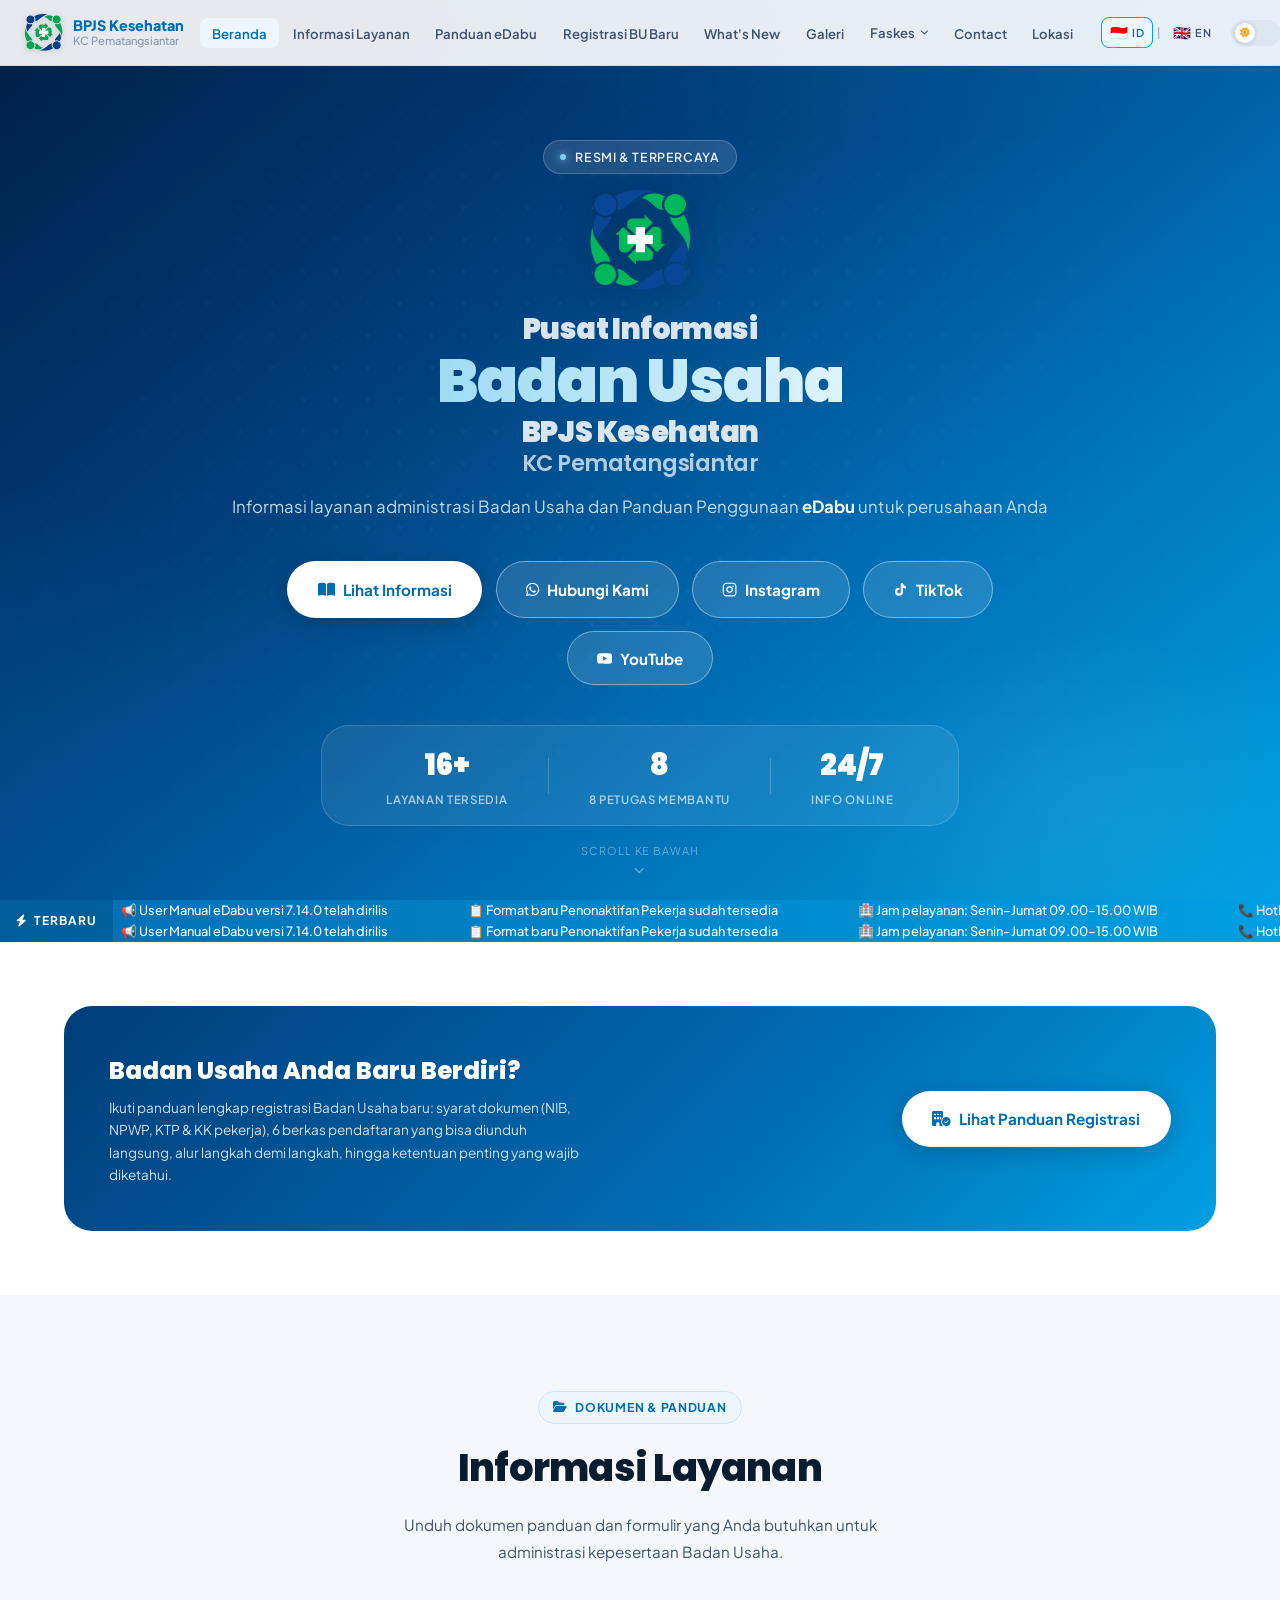
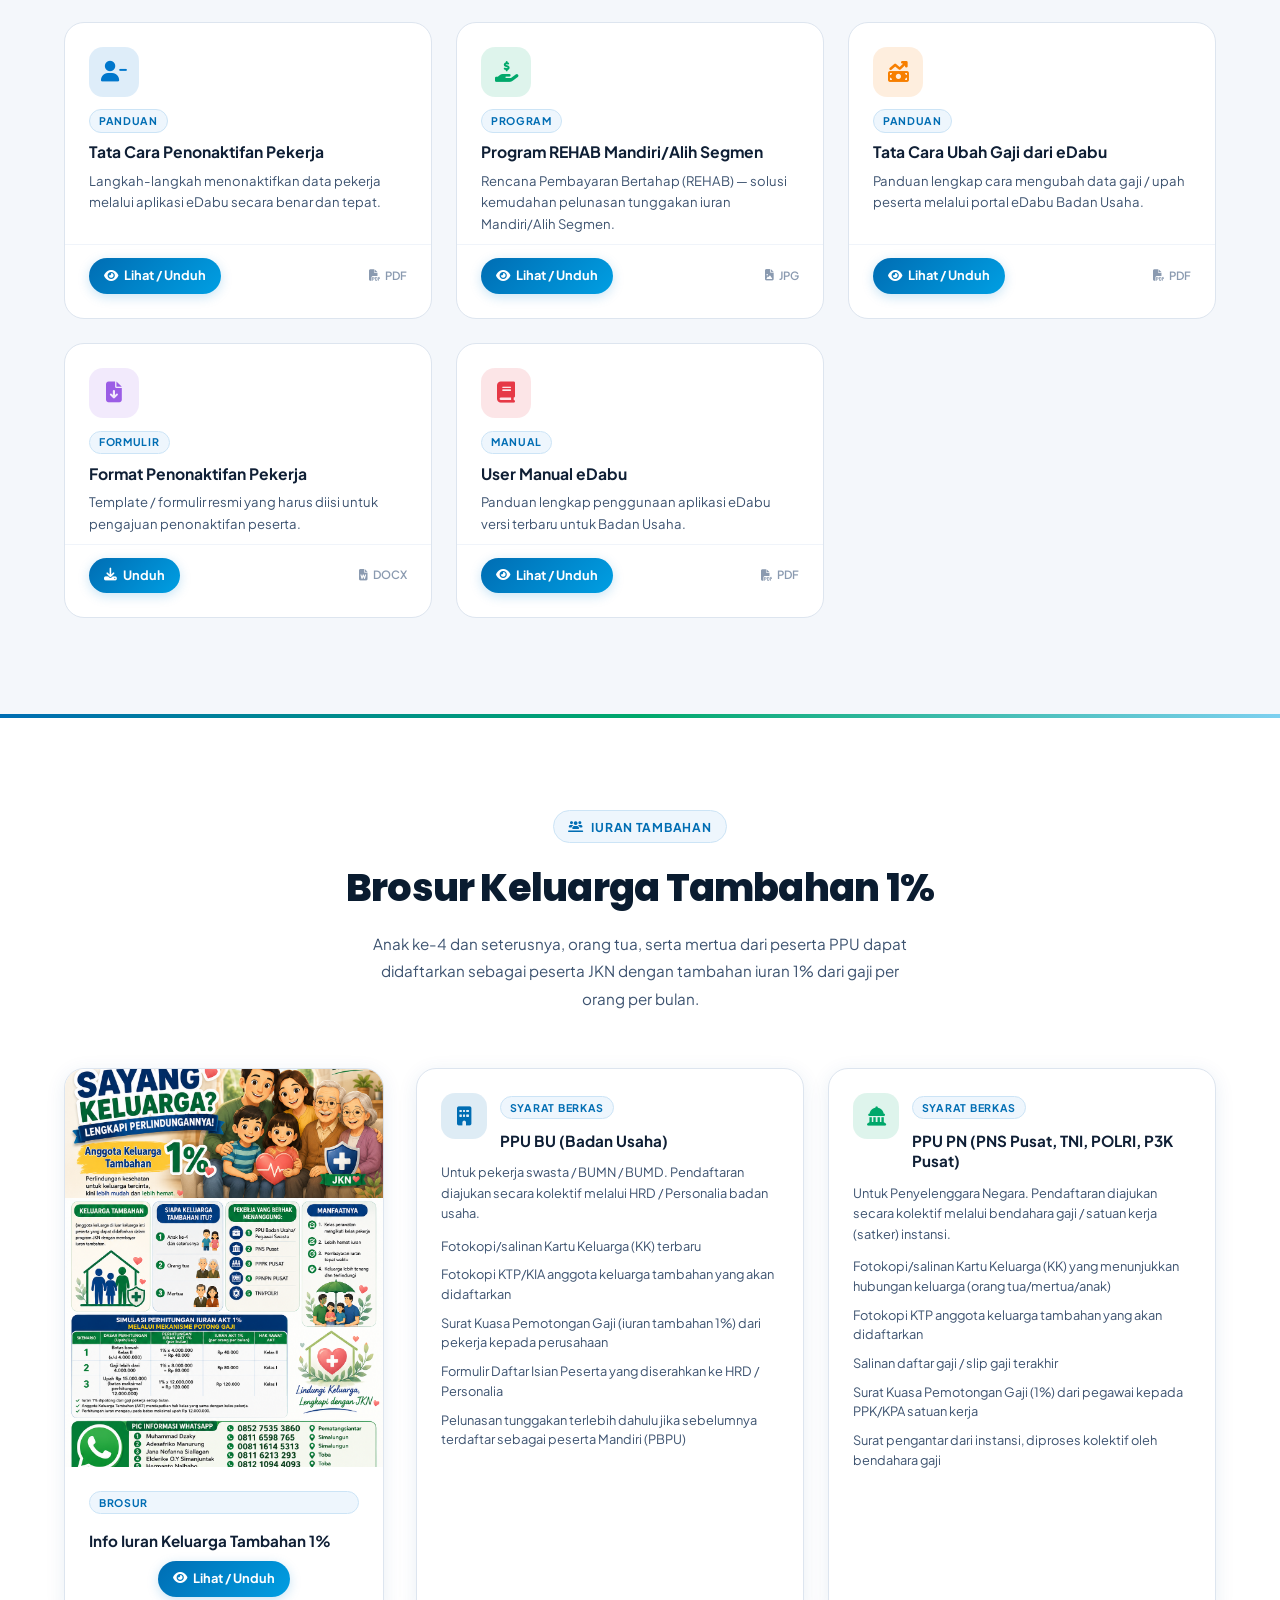
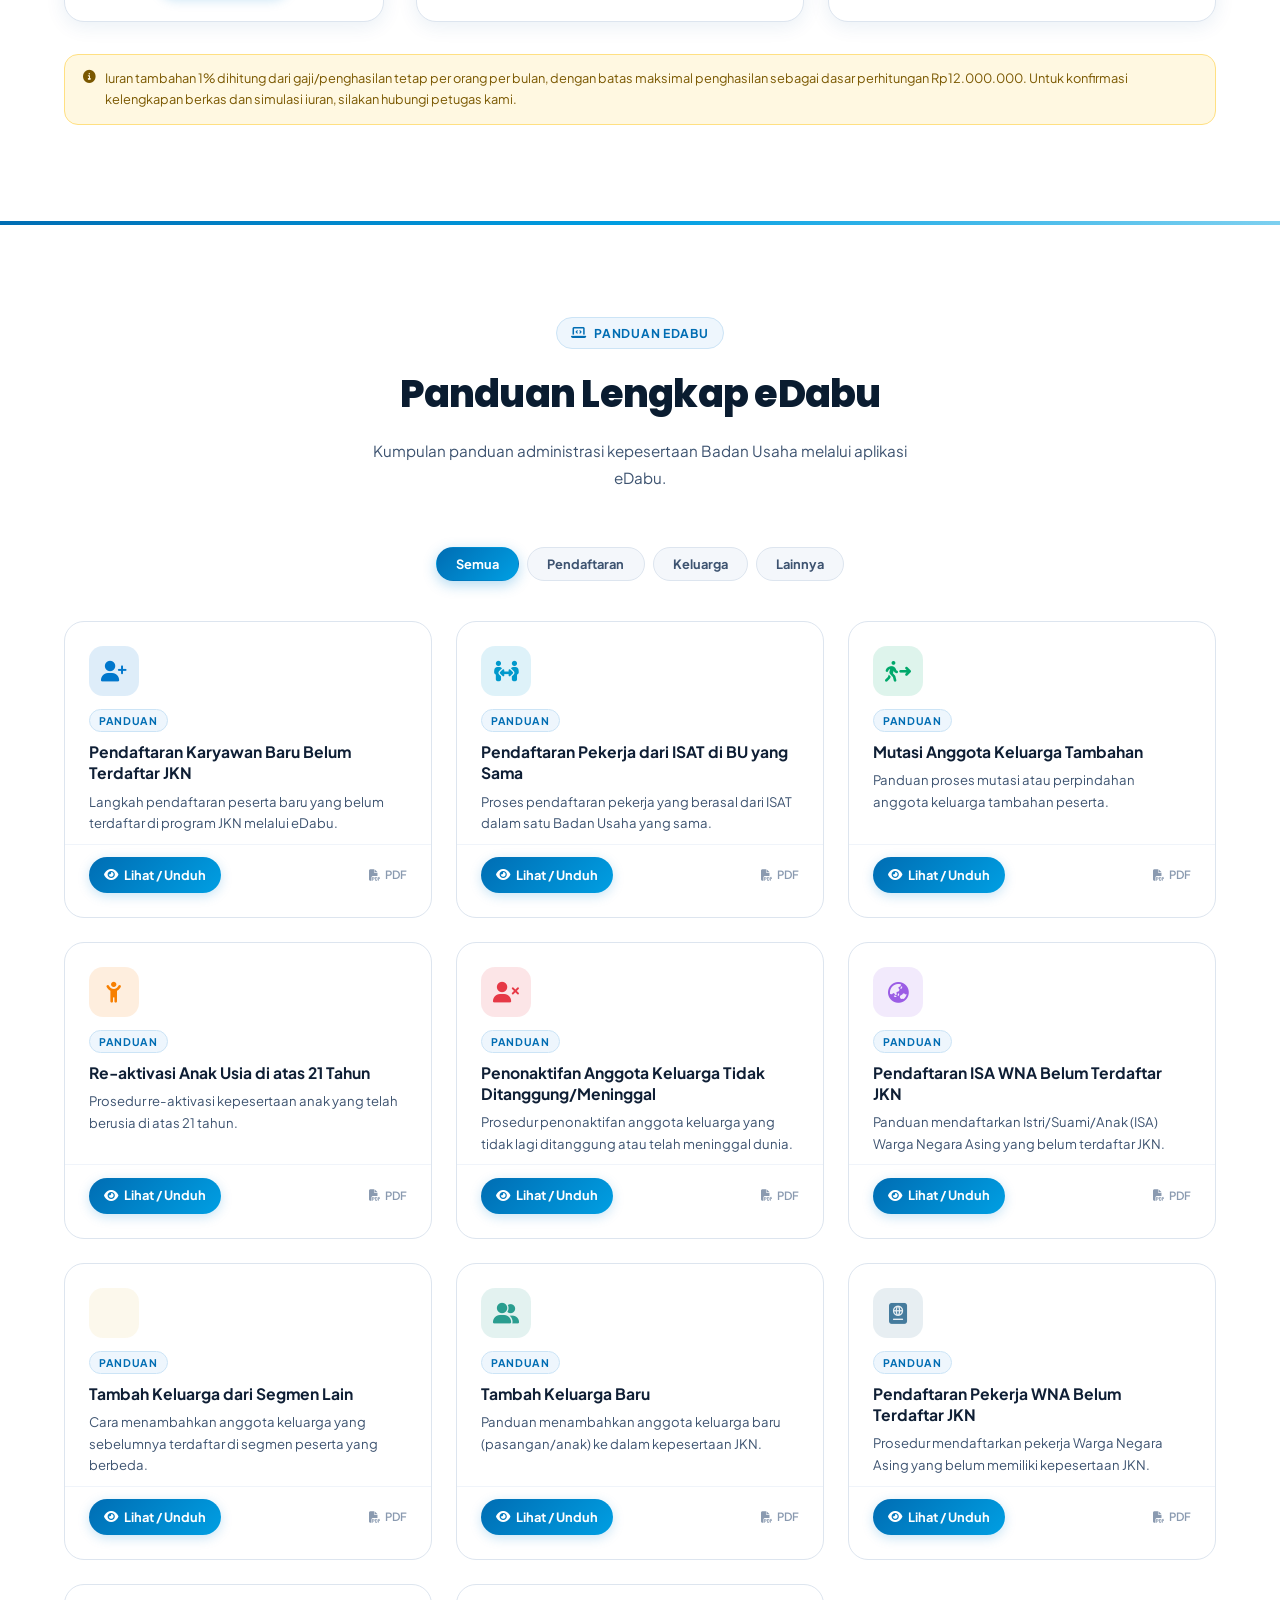
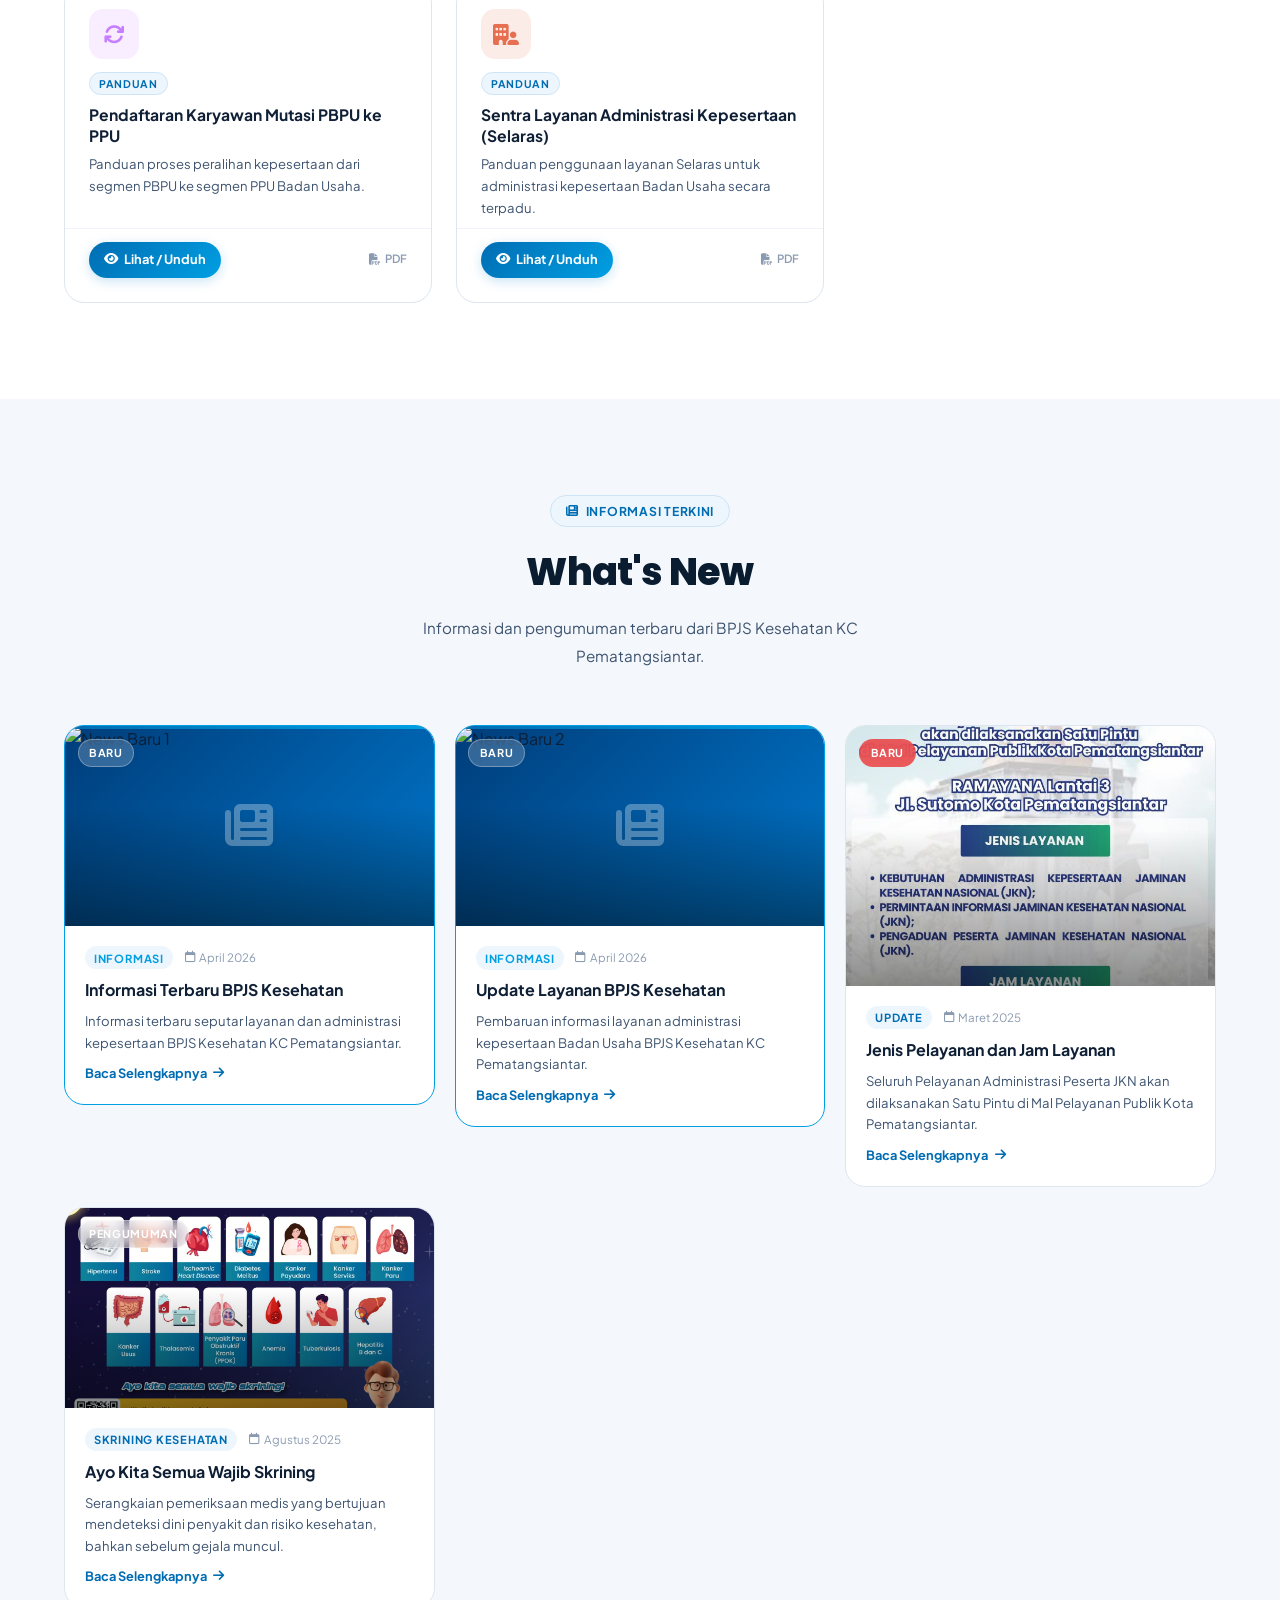
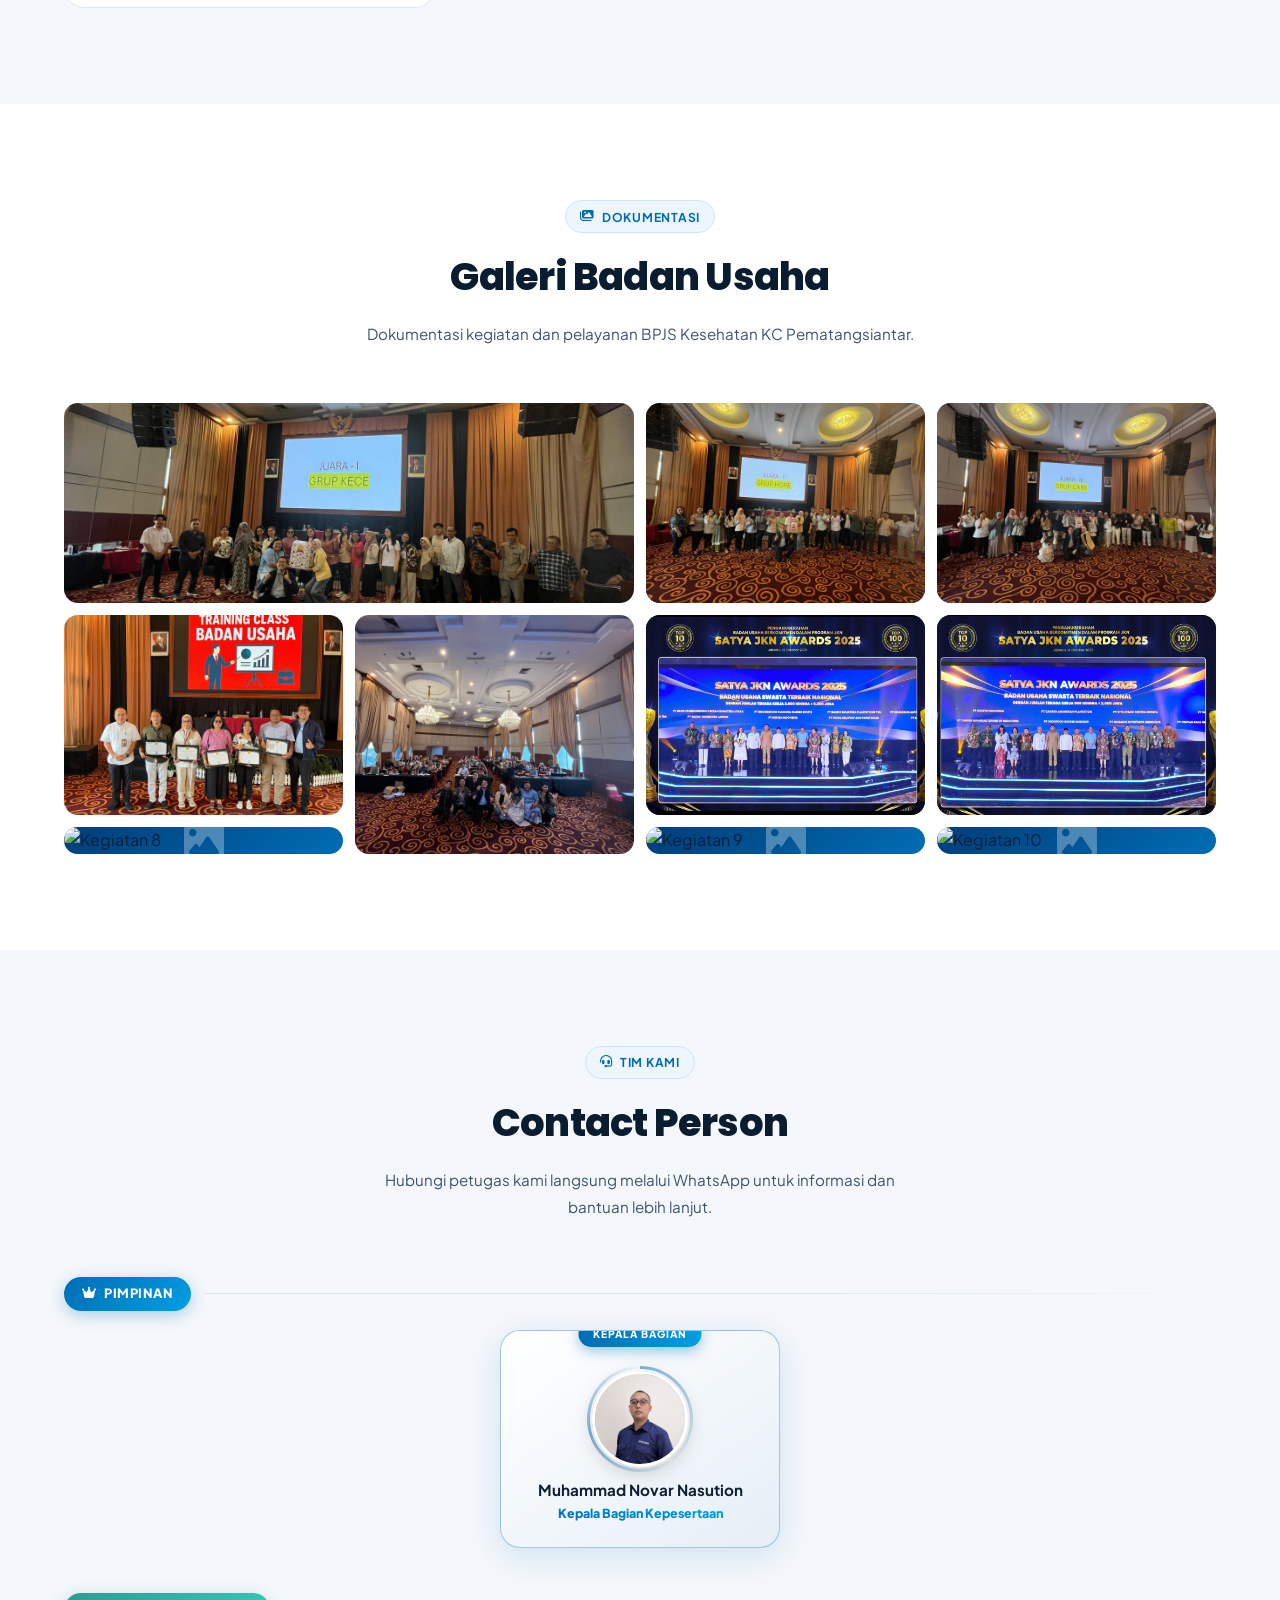
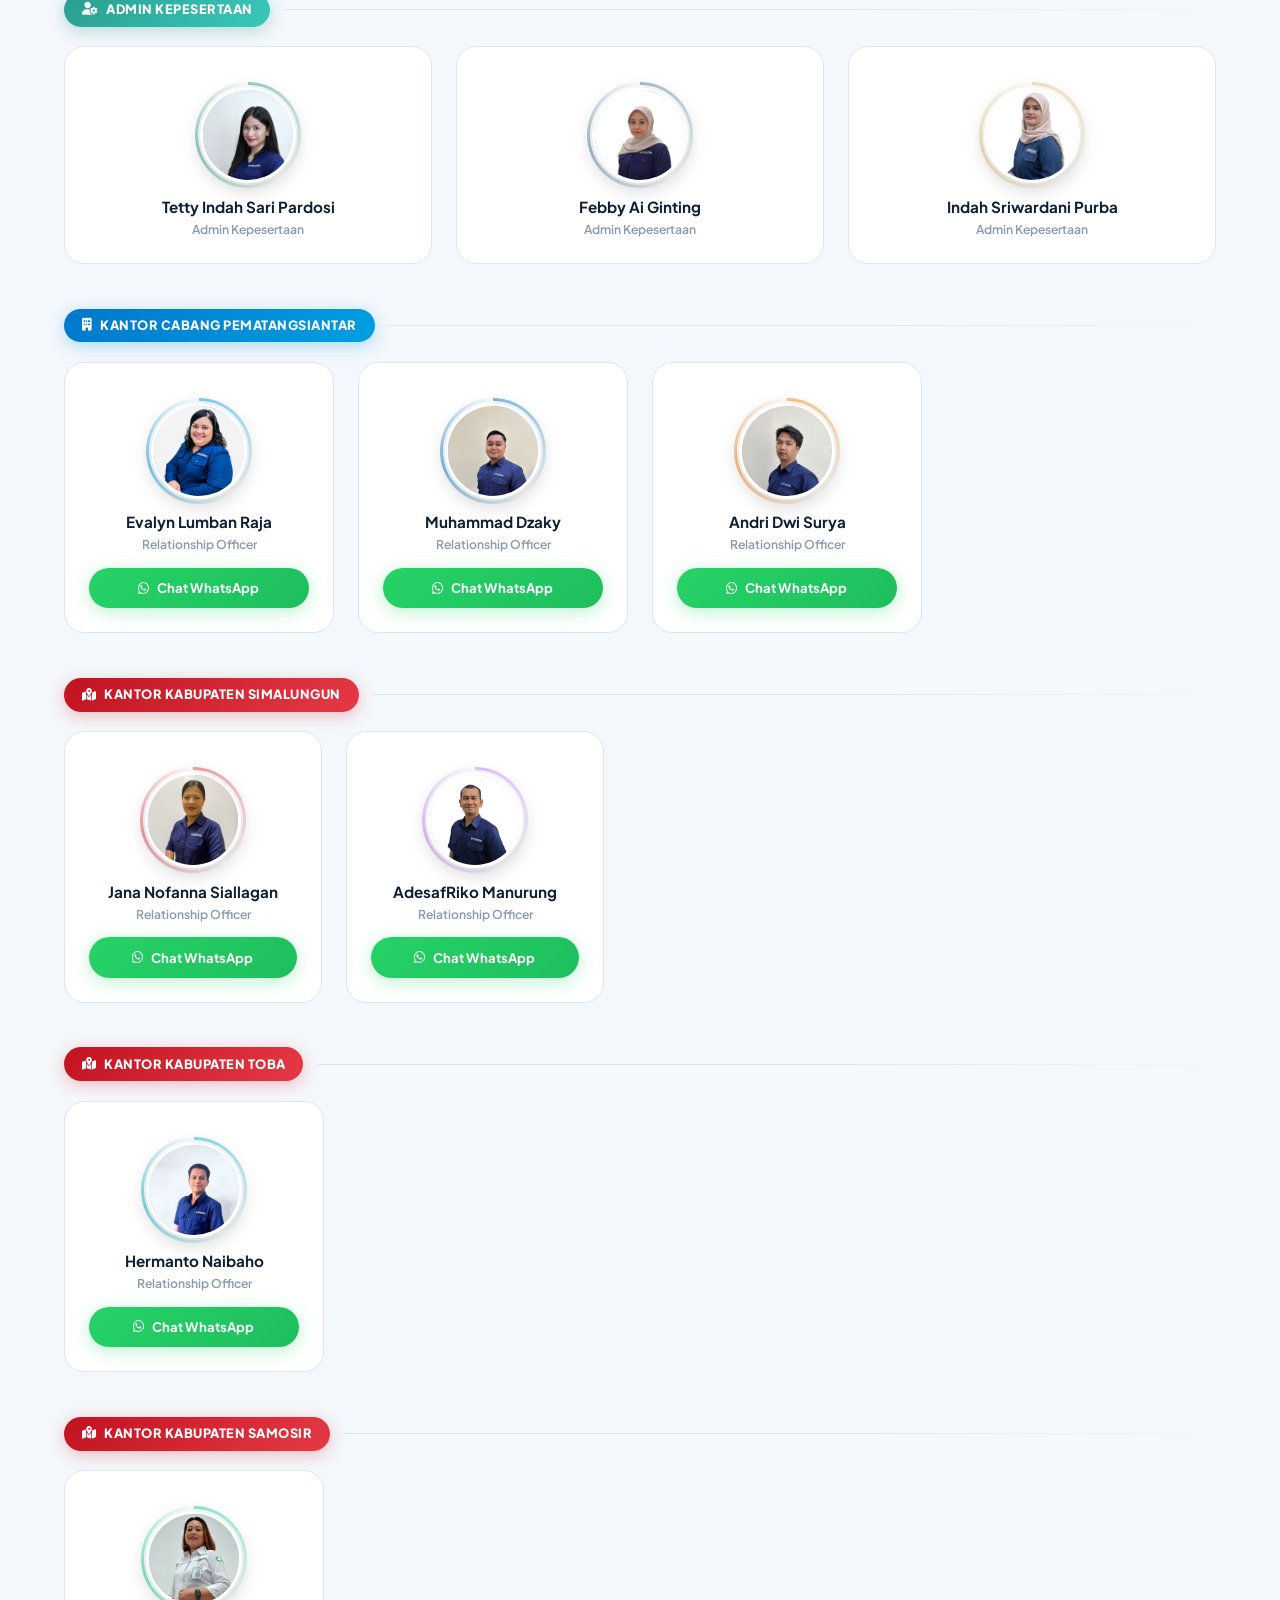
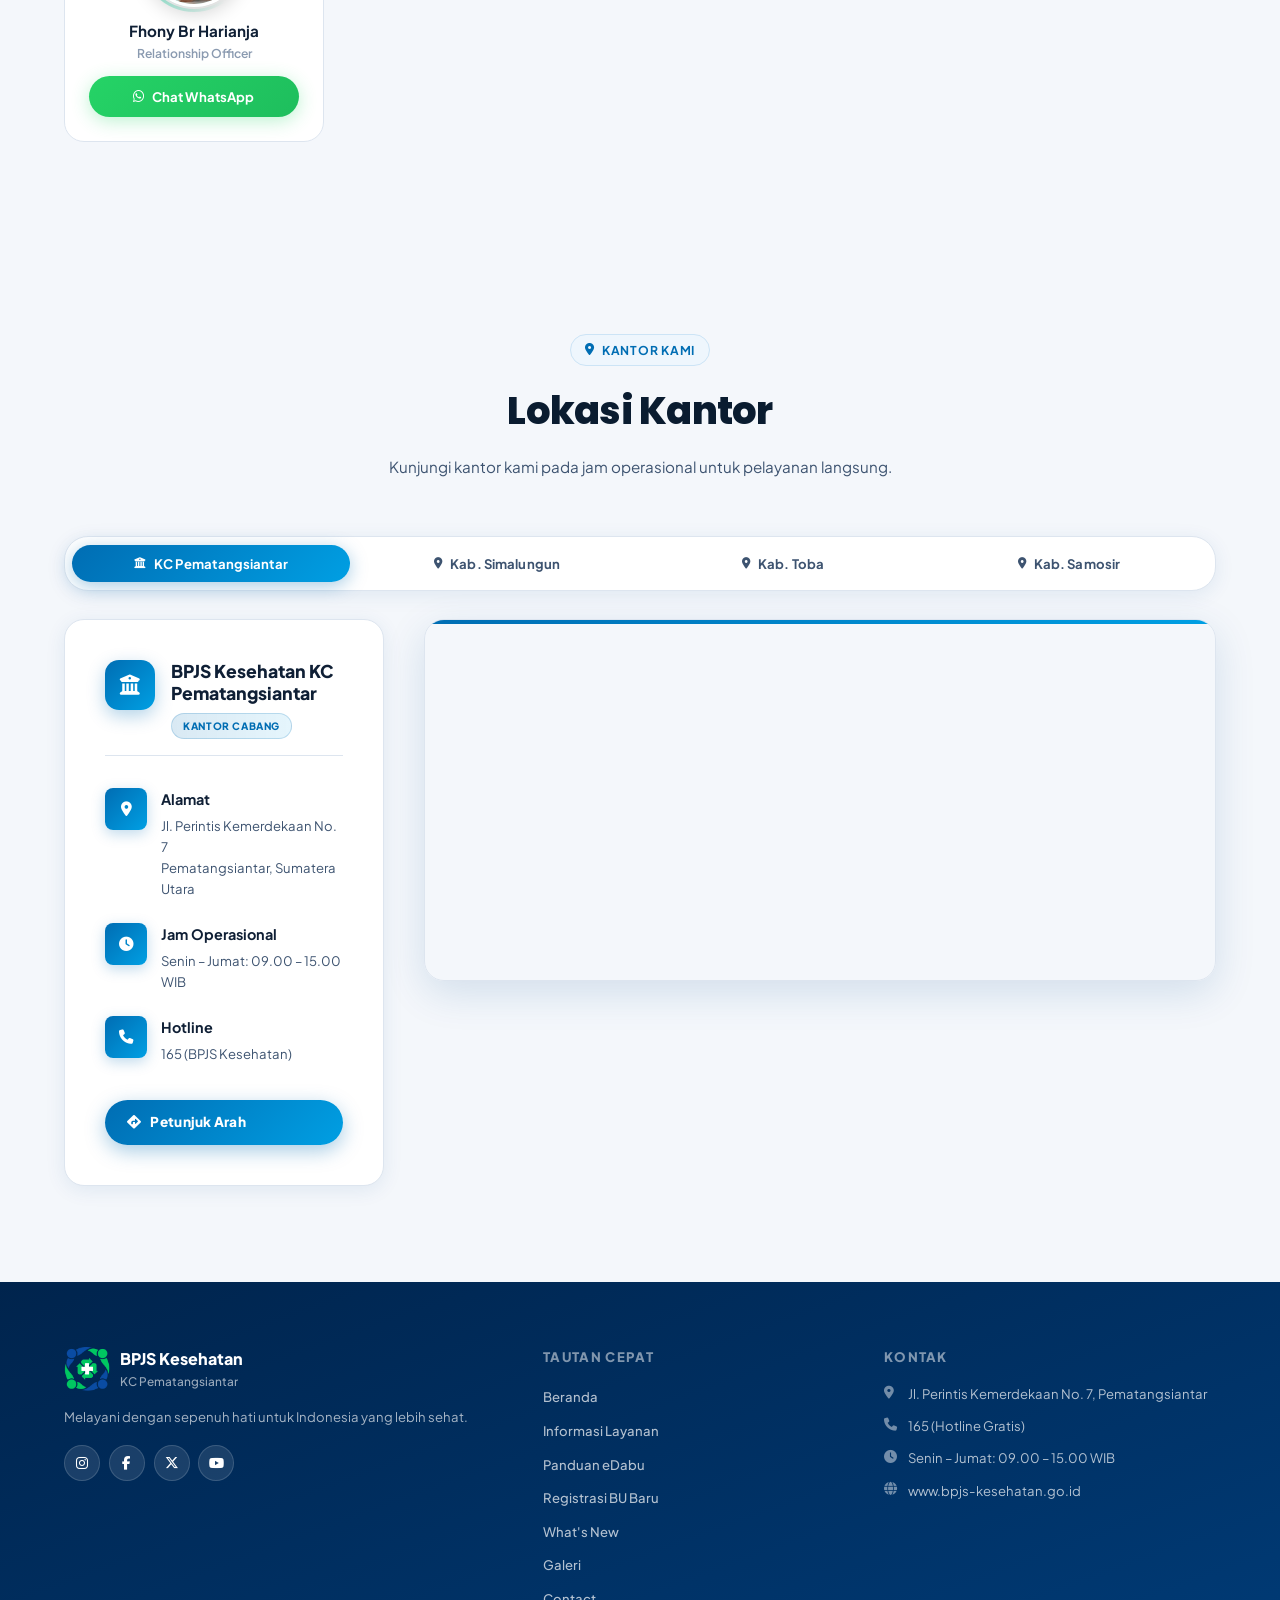
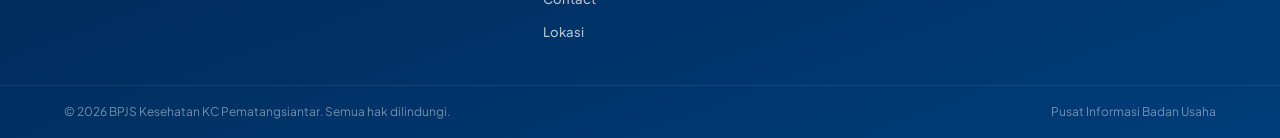
==== commit da8f809d: "Update index.html" ====
--- a/index.html
+++ b/index.html
@@ -346,8 +346,8 @@
           <span class="card-tag" data-i18n="tag_brosur">Brosur</span>
           <h3 class="keltam-brosur-title" data-i18n="keltam_brosur_title">Info Iuran Keluarga Tambahan 1%</h3>
           <center><a href="files/photos/akt1.jpg" target="_blank" class="btn-card keltam-brosur-btn">
-            <i class="fa-solid fa-eye"></i> <span data-i18n="btn_view">Lihat / Unduh</span></center>
-          </a>
+            <i class="fa-solid fa-eye"></i> <span data-i18n="btn_view">Lihat / Unduh</span></a></center>
+          
         </div>
       </div>
 
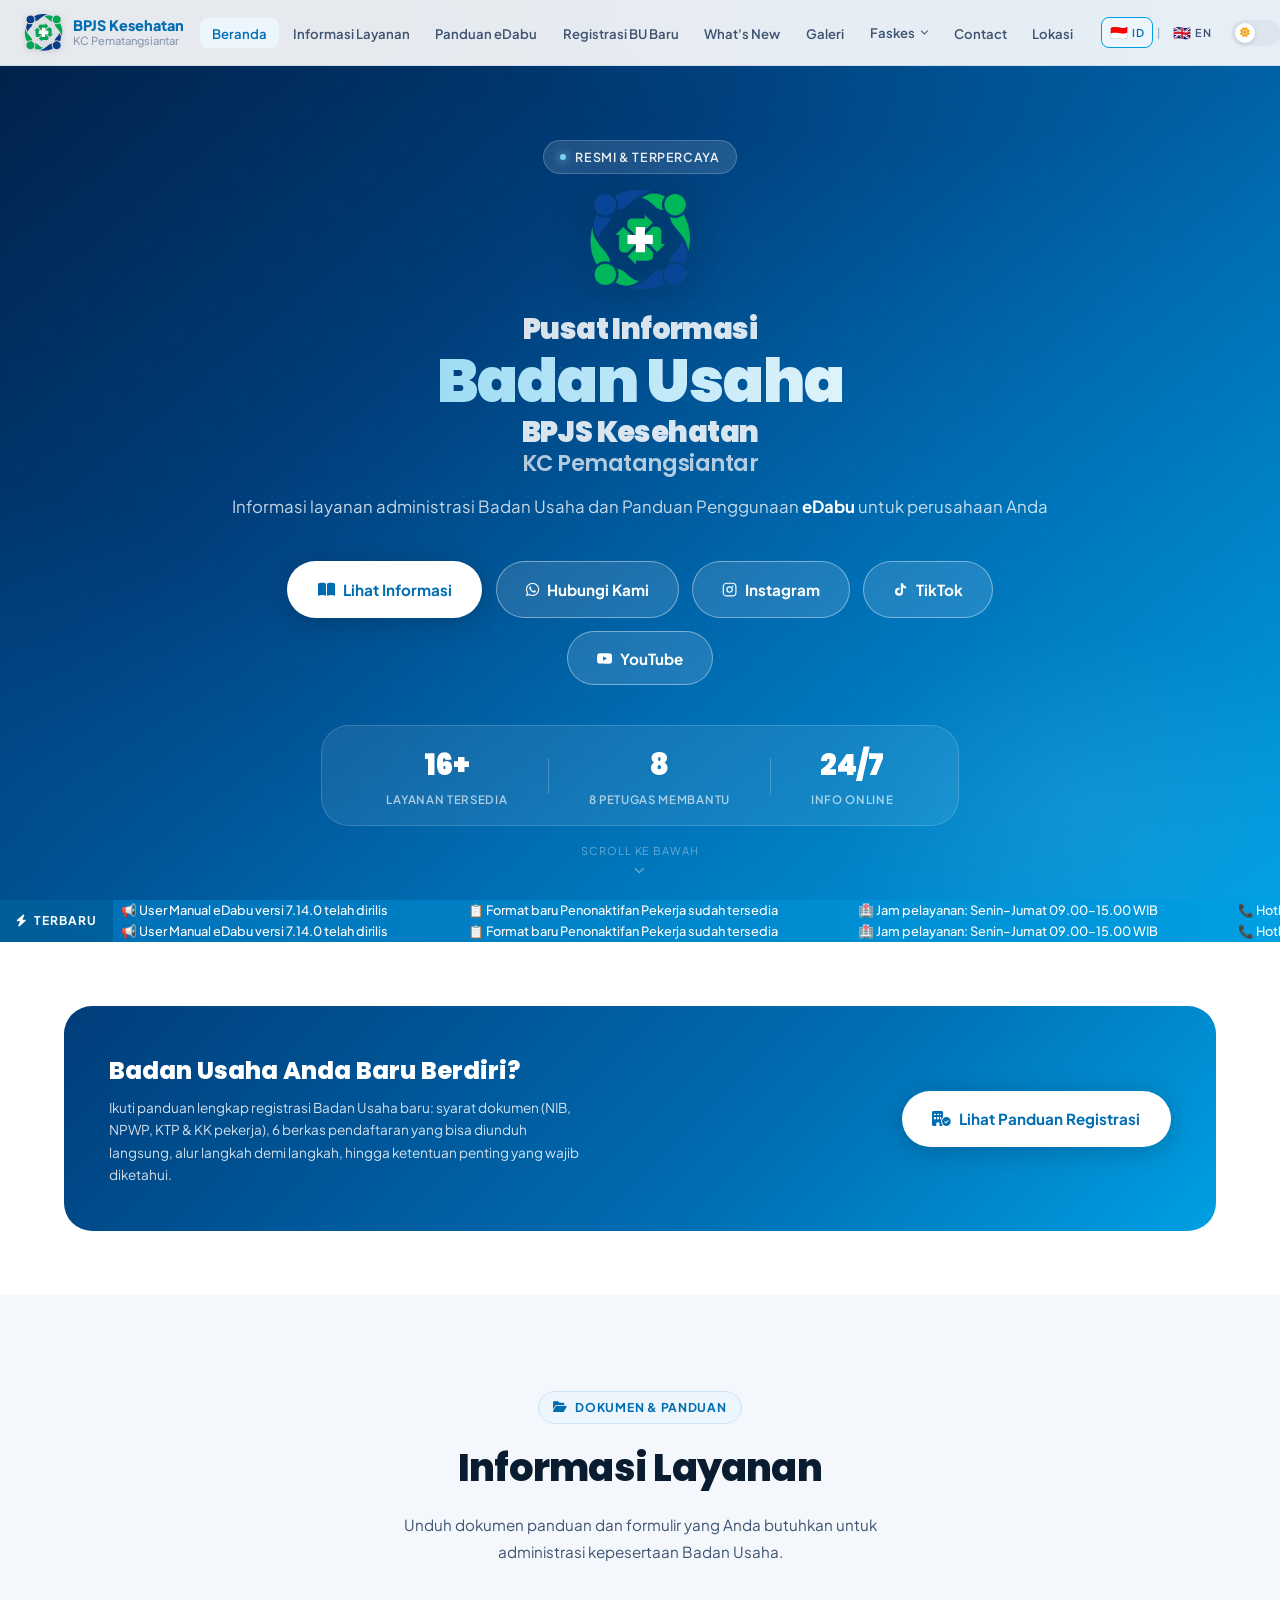
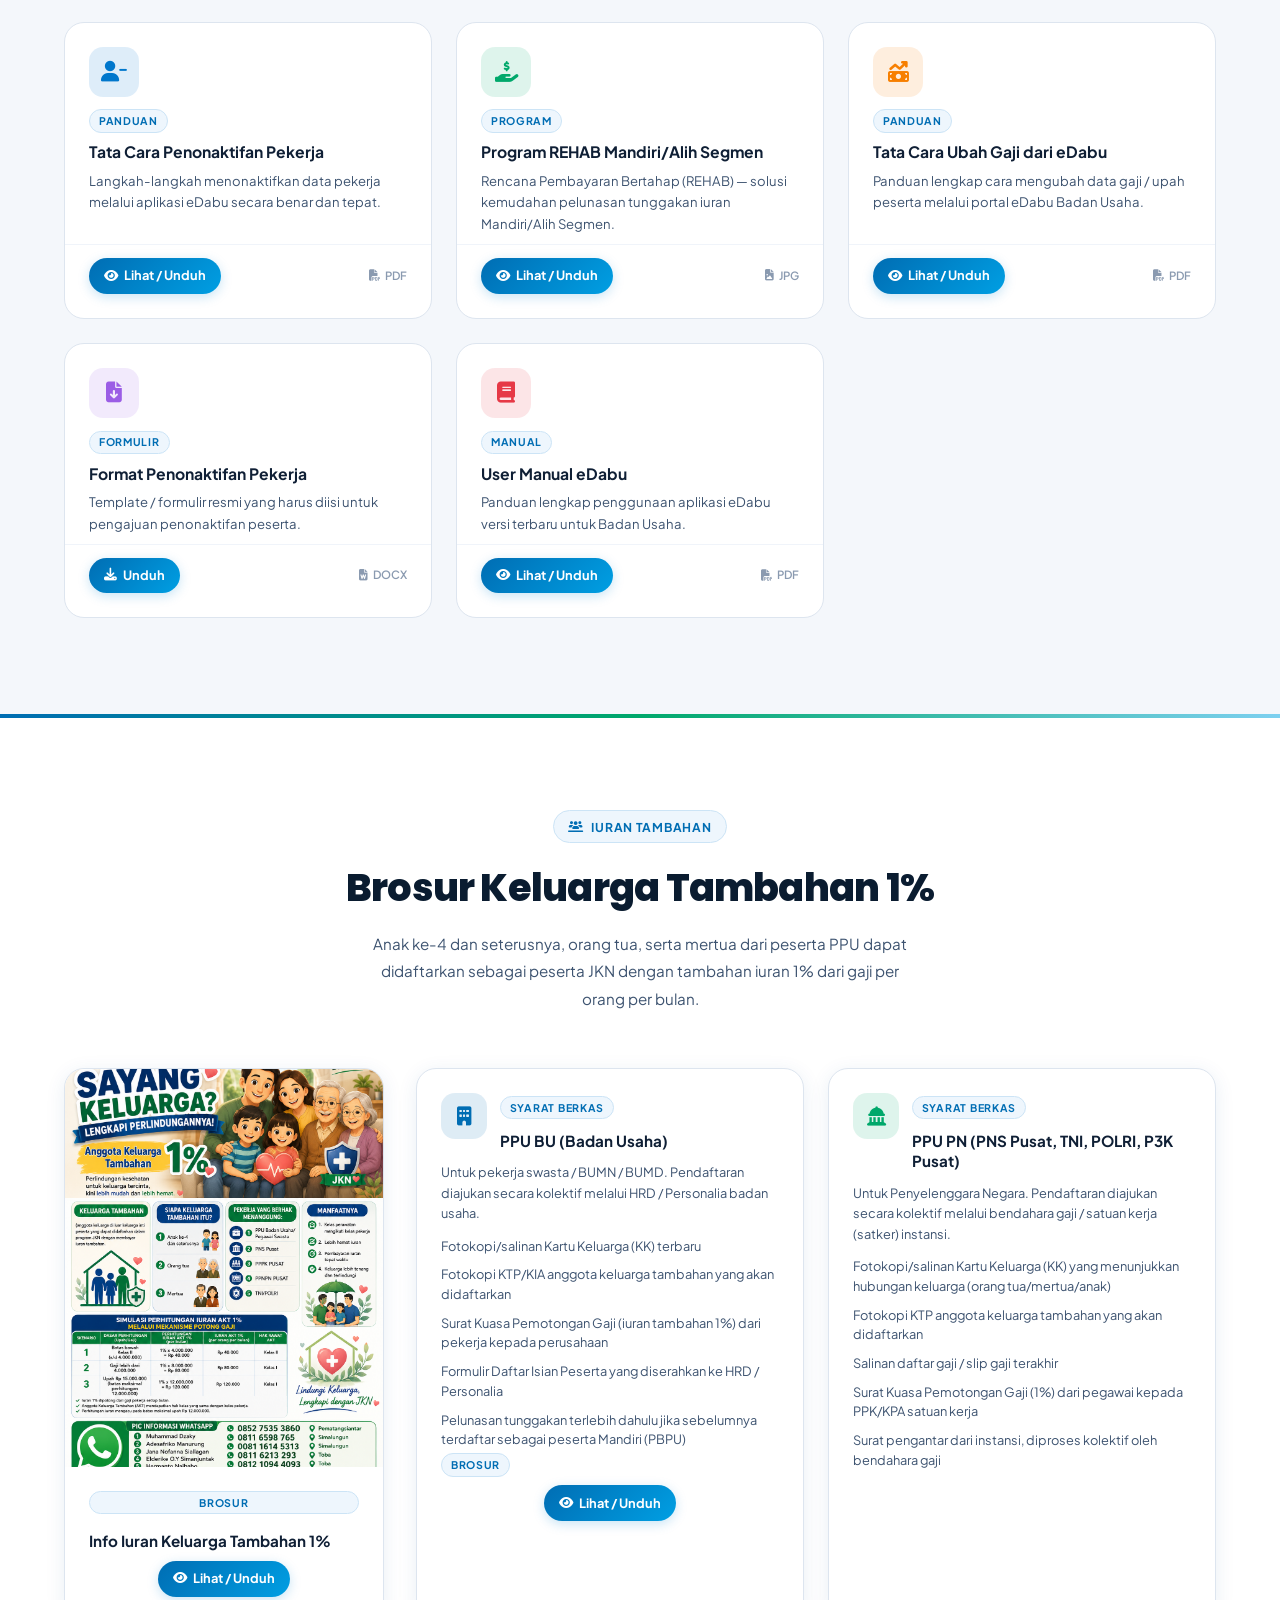
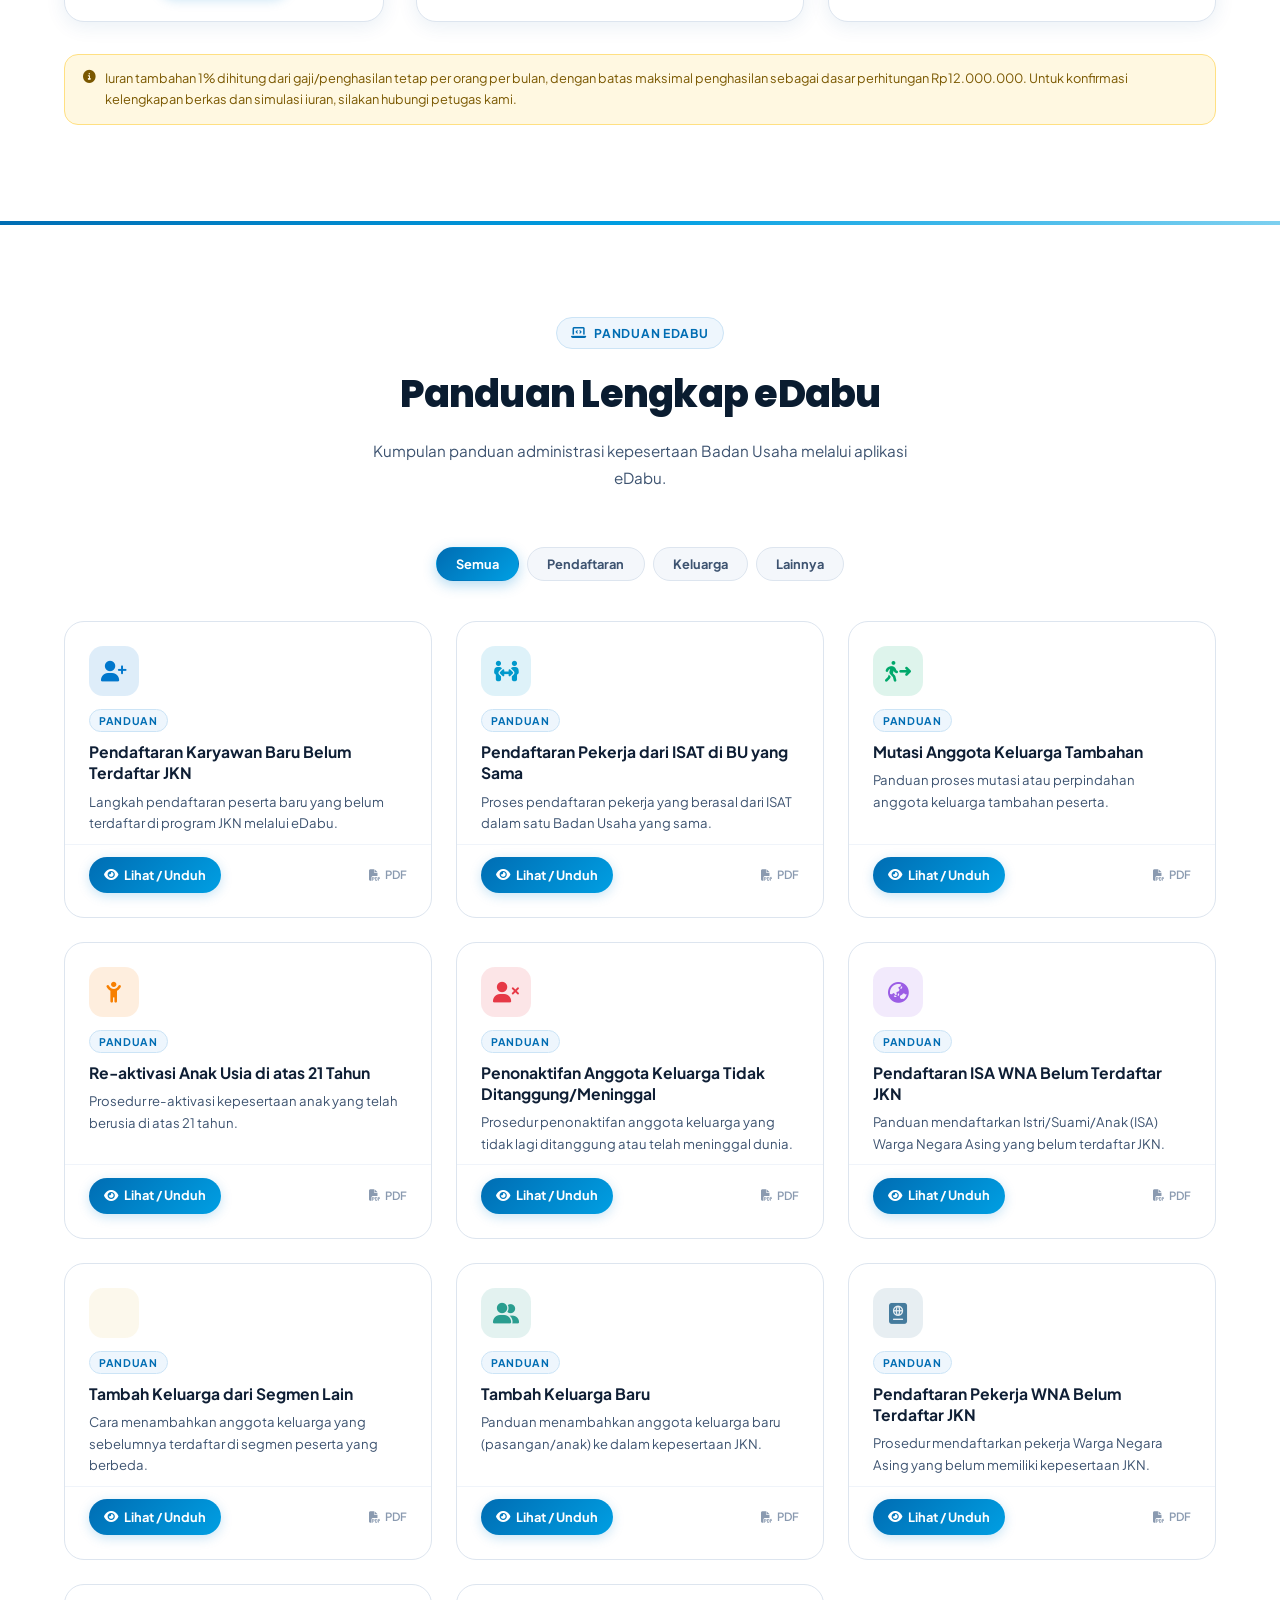
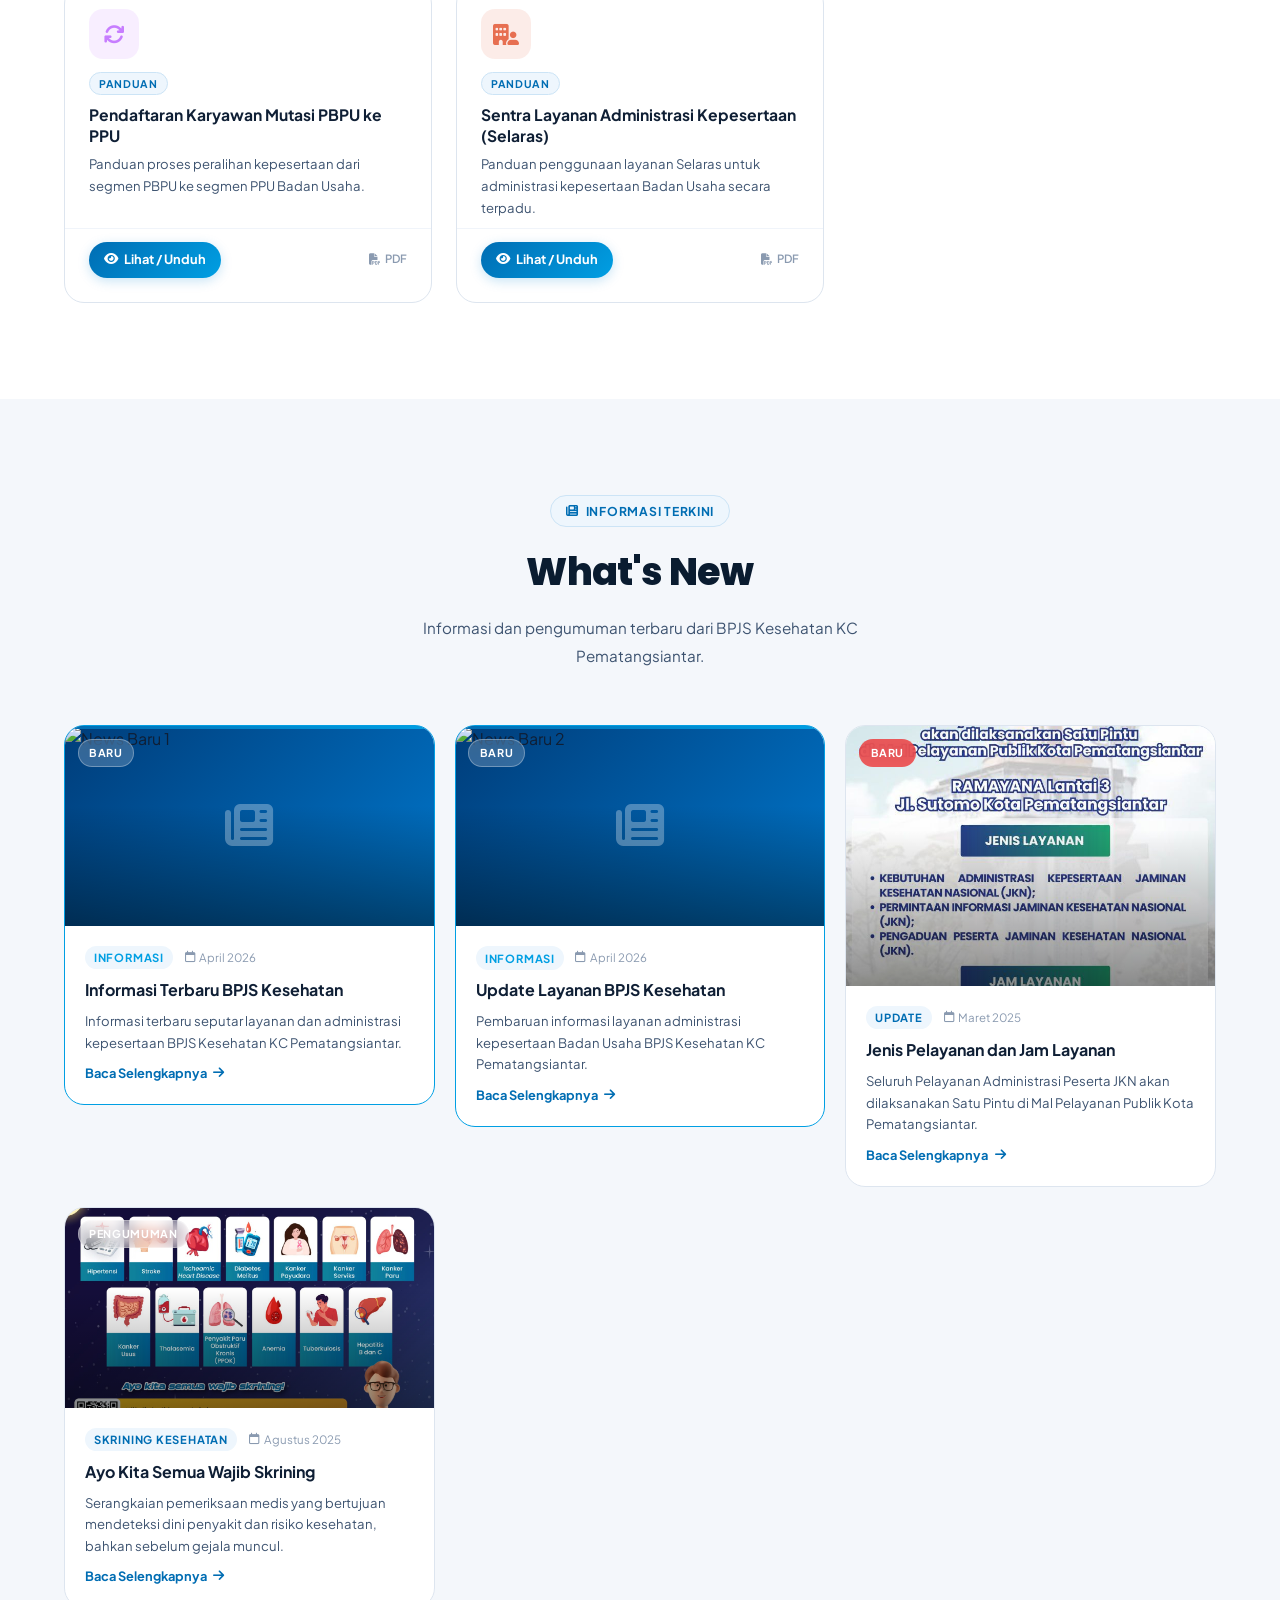
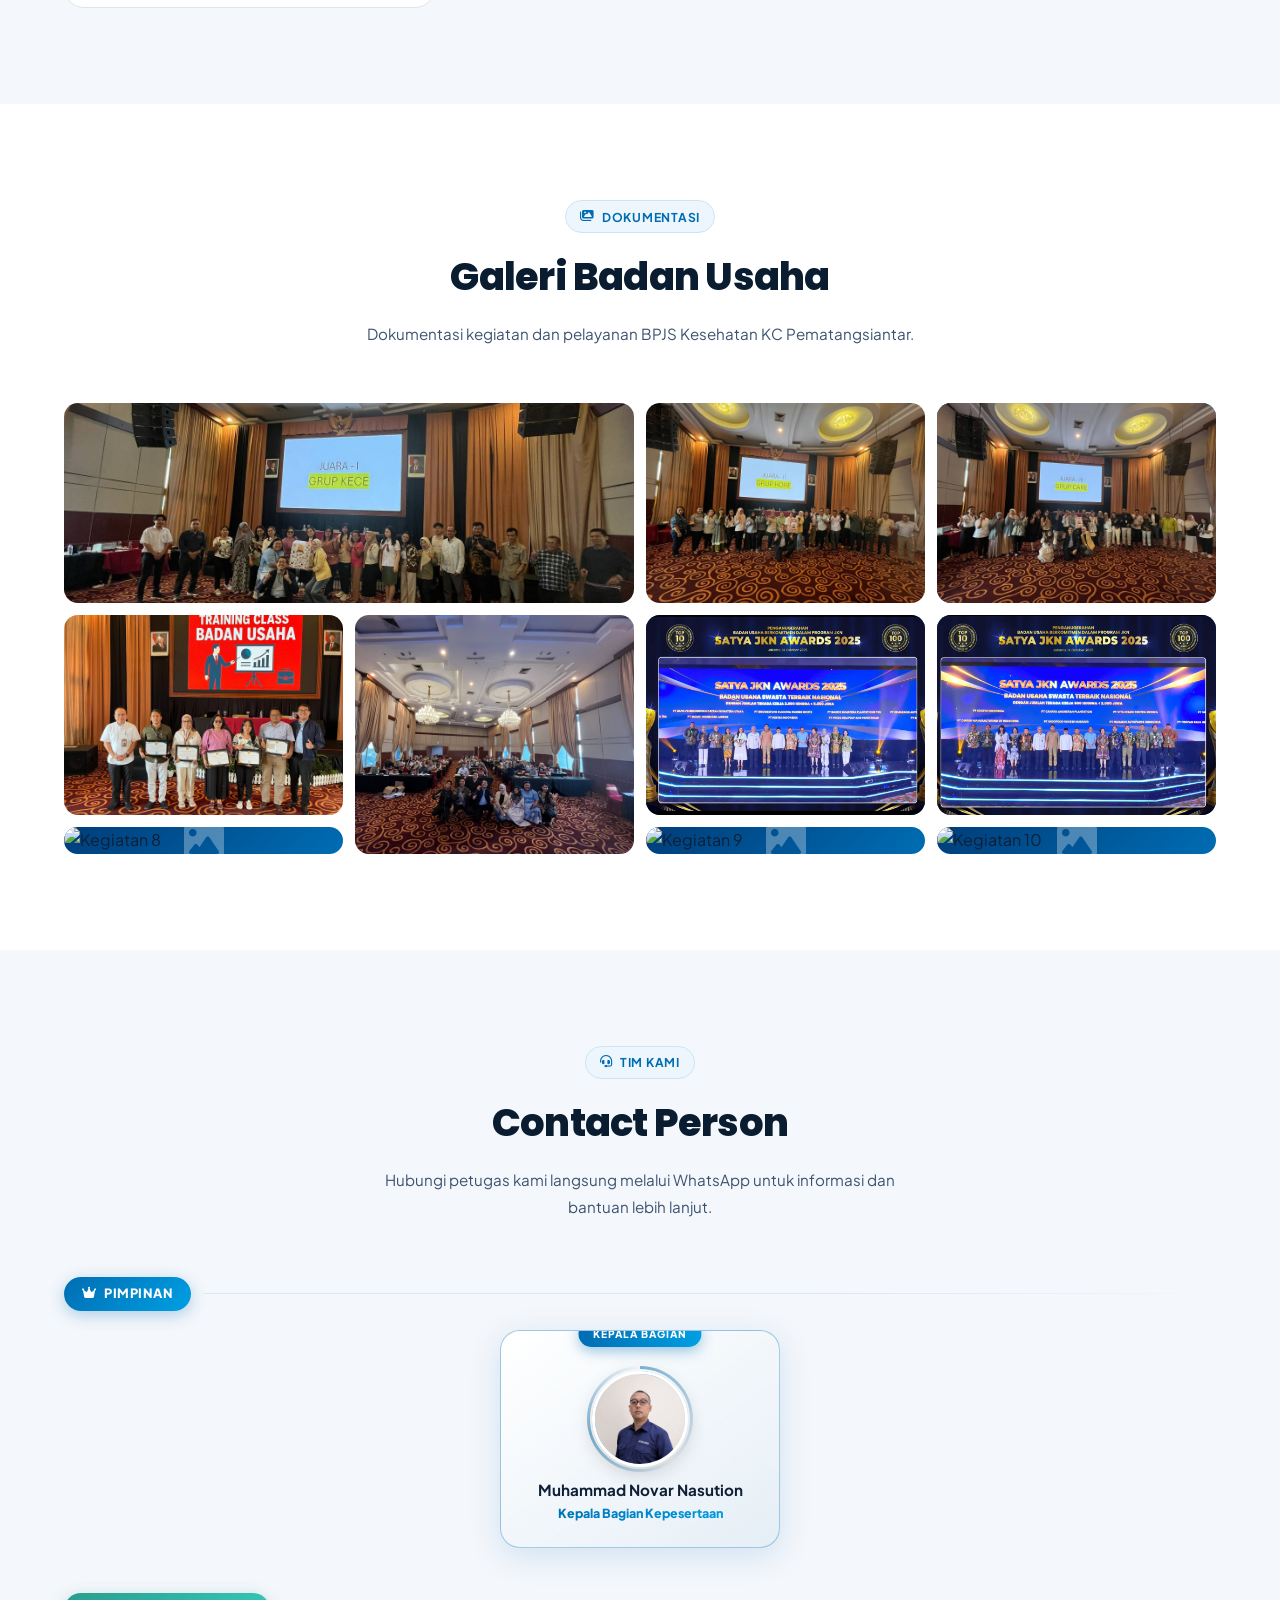
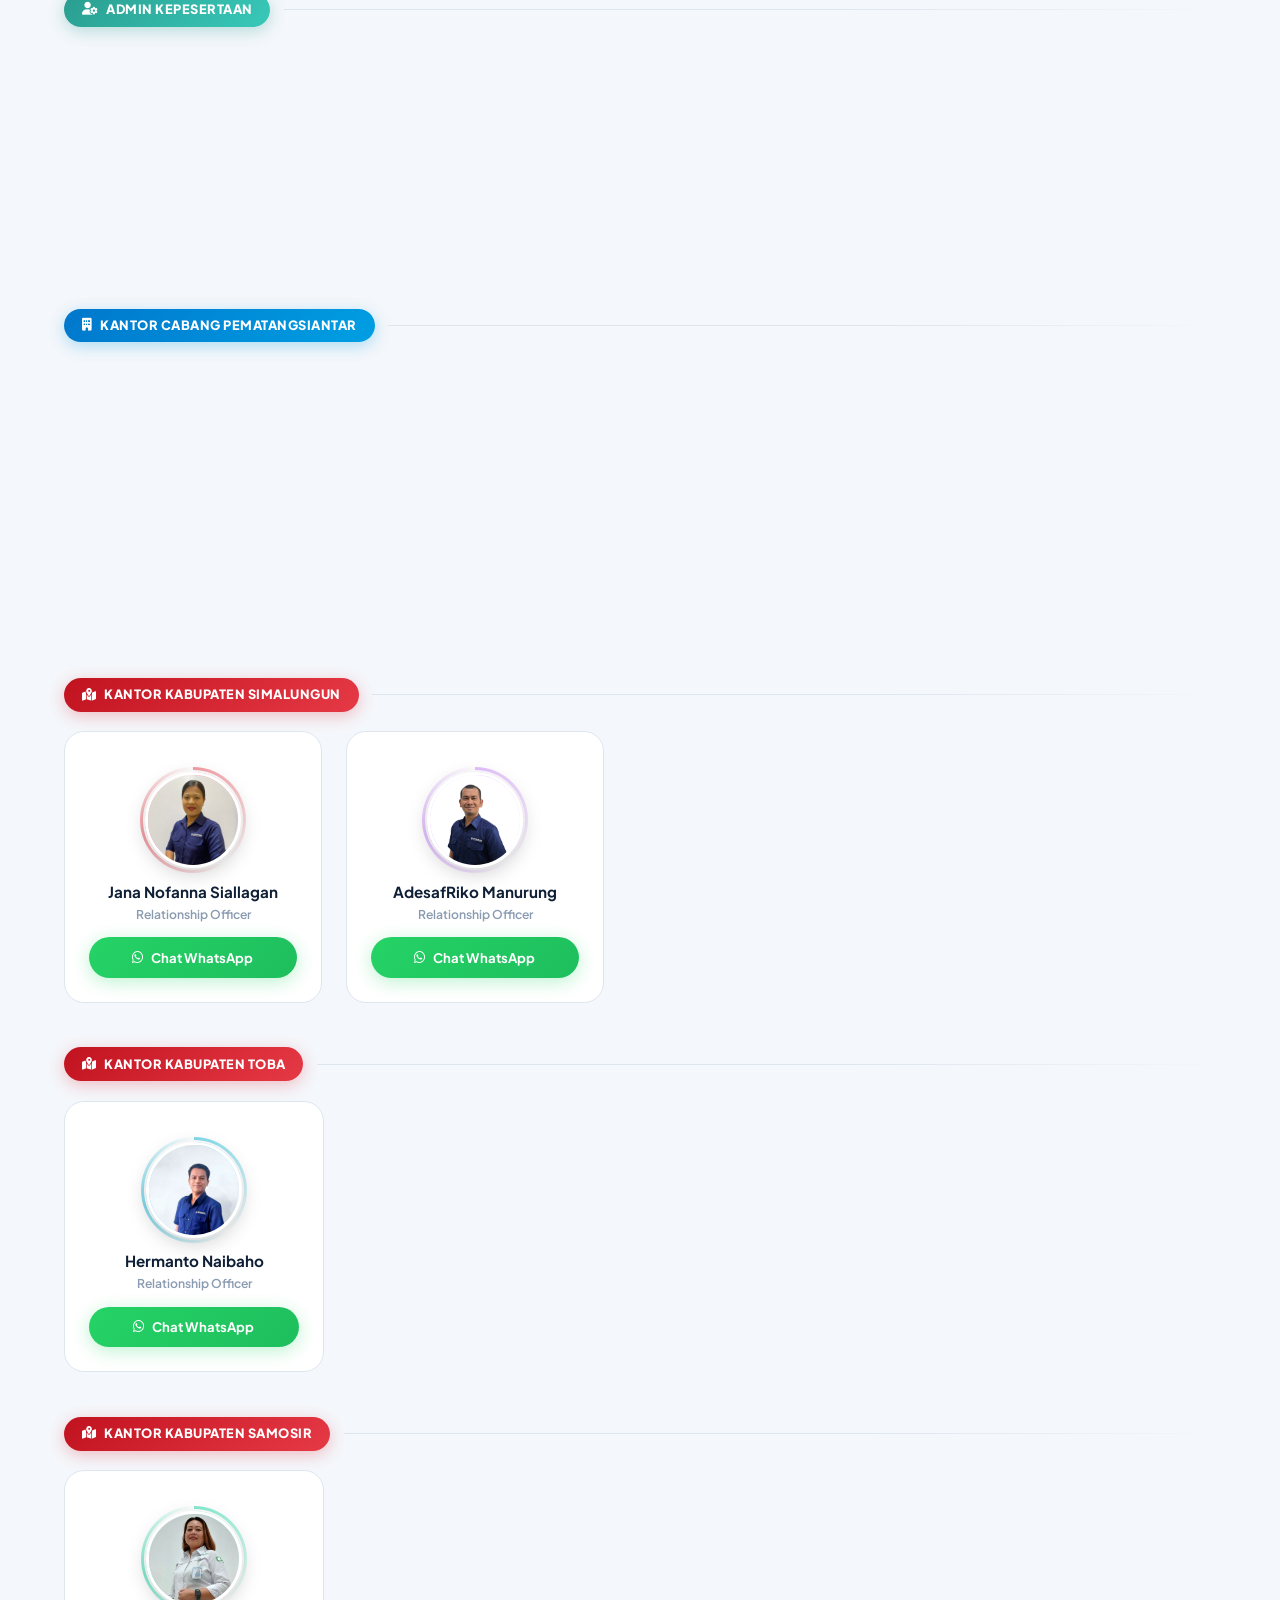
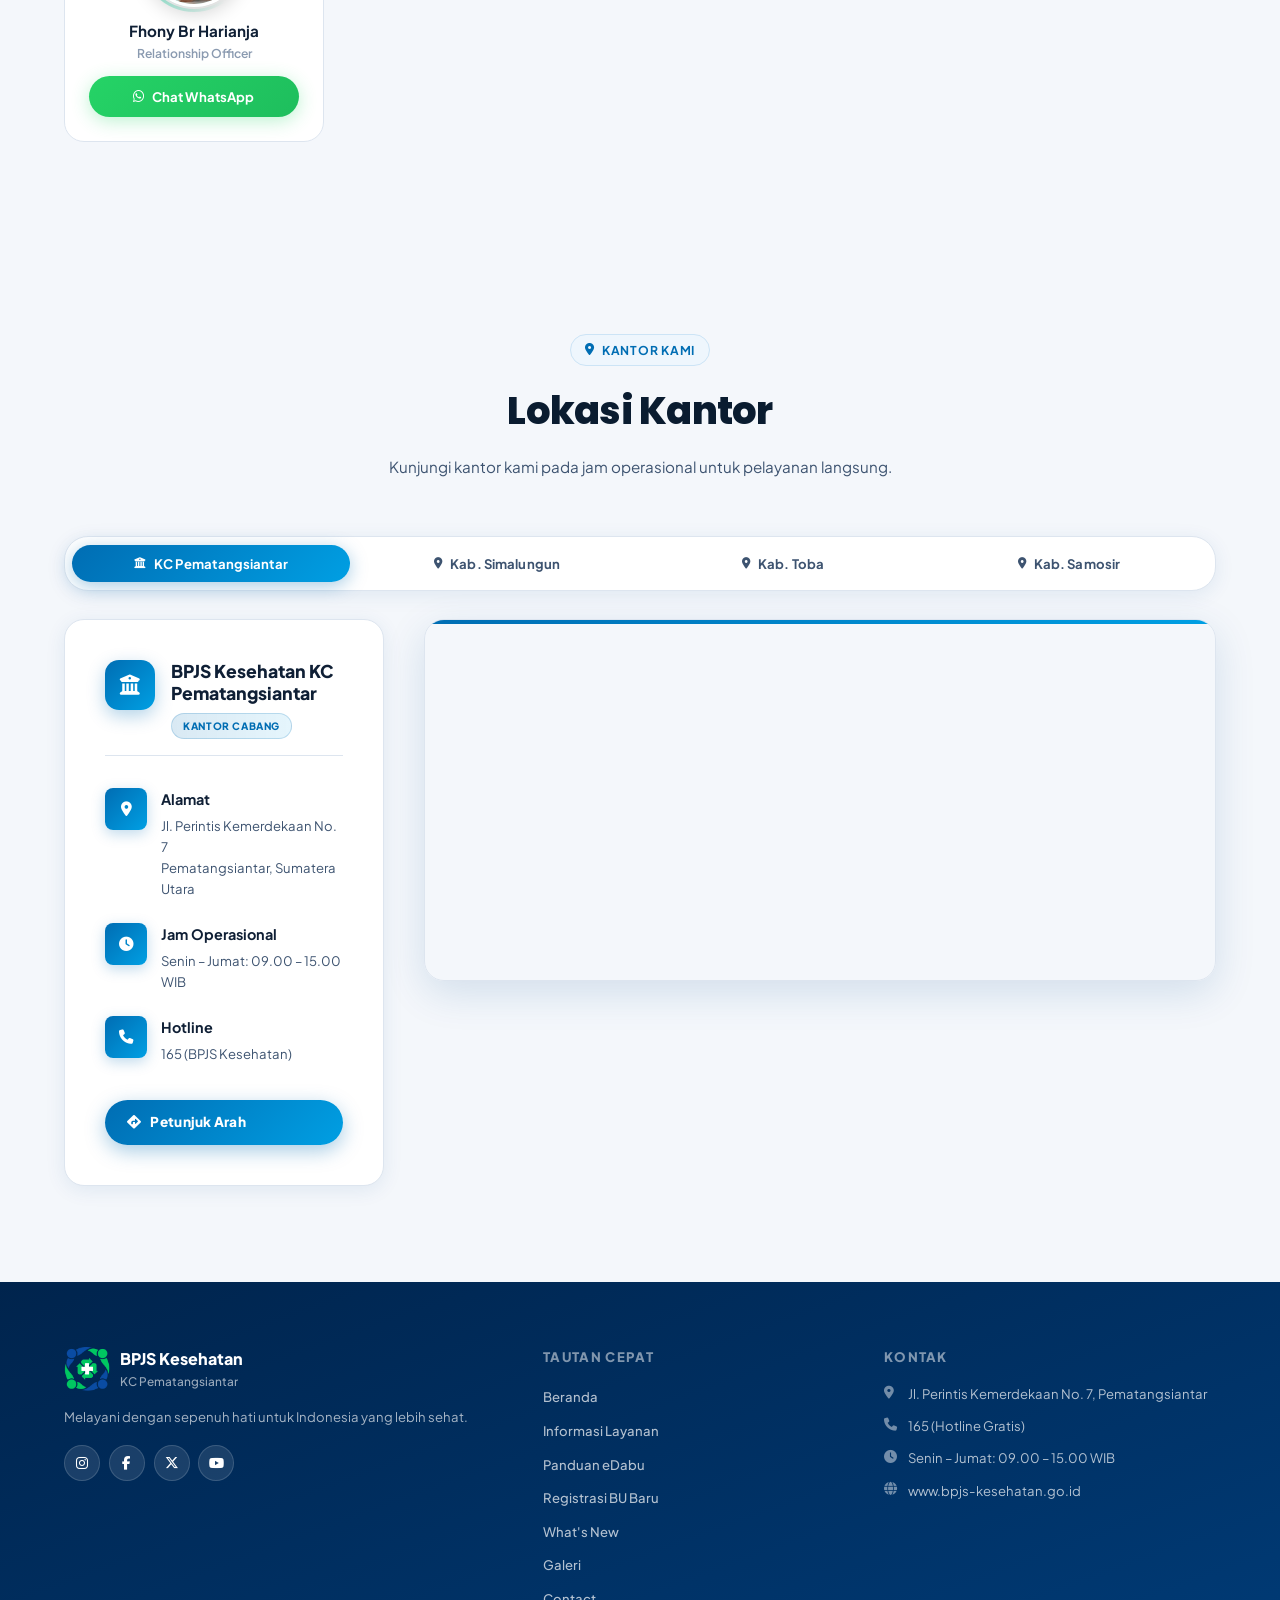
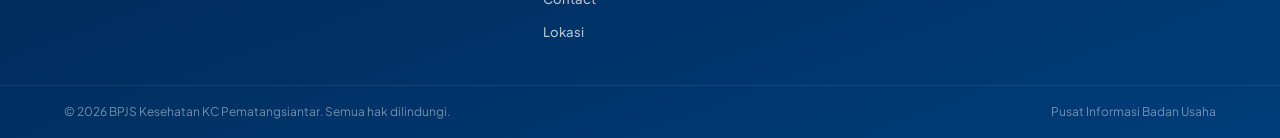
==== commit d4d054b5: "Align card tags and add download link for documents" ====
--- a/index.html
+++ b/index.html
@@ -343,7 +343,7 @@
                onerror="this.parentElement.classList.add('keltam-img-fallback')"/>
         </div>
         <div class="keltam-brosur-body">
-          <span class="card-tag" data-i18n="tag_brosur">Brosur</span>
+          <span align="center" class="card-tag" data-i18n="tag_brosur">Brosur</span>
           <h3 class="keltam-brosur-title" data-i18n="keltam_brosur_title">Info Iuran Keluarga Tambahan 1%</h3>
           <center><a href="files/photos/akt1.jpg" target="_blank" class="btn-card keltam-brosur-btn">
             <i class="fa-solid fa-eye"></i> <span data-i18n="btn_view">Lihat / Unduh</span></a></center>
@@ -369,6 +369,9 @@
             <li data-i18n="keltam_bu_4"><i class="fa-solid fa-circle-check"></i> Formulir Daftar Isian Peserta yang diserahkan ke HRD / Personalia</li>
             <li data-i18n="keltam_bu_5"><i class="fa-solid fa-circle-check"></i> Pelunasan tunggakan terlebih dahulu jika sebelumnya terdaftar sebagai peserta Mandiri (PBPU)</li>
           </ul>
+          <span align="center" class="card-tag" data-i18n="tag_brosur">Berkas</span>
+          <center><a href="files/ppubu1.docx" target="_blank" class="btn-card keltam-brosur-btn">
+            <i class="fa-solid fa-eye"></i> <span data-i18n="btn_view">Download Berkas</span></a></center>
         </div>
 
         <div class="keltam-req-card" data-delay="160">
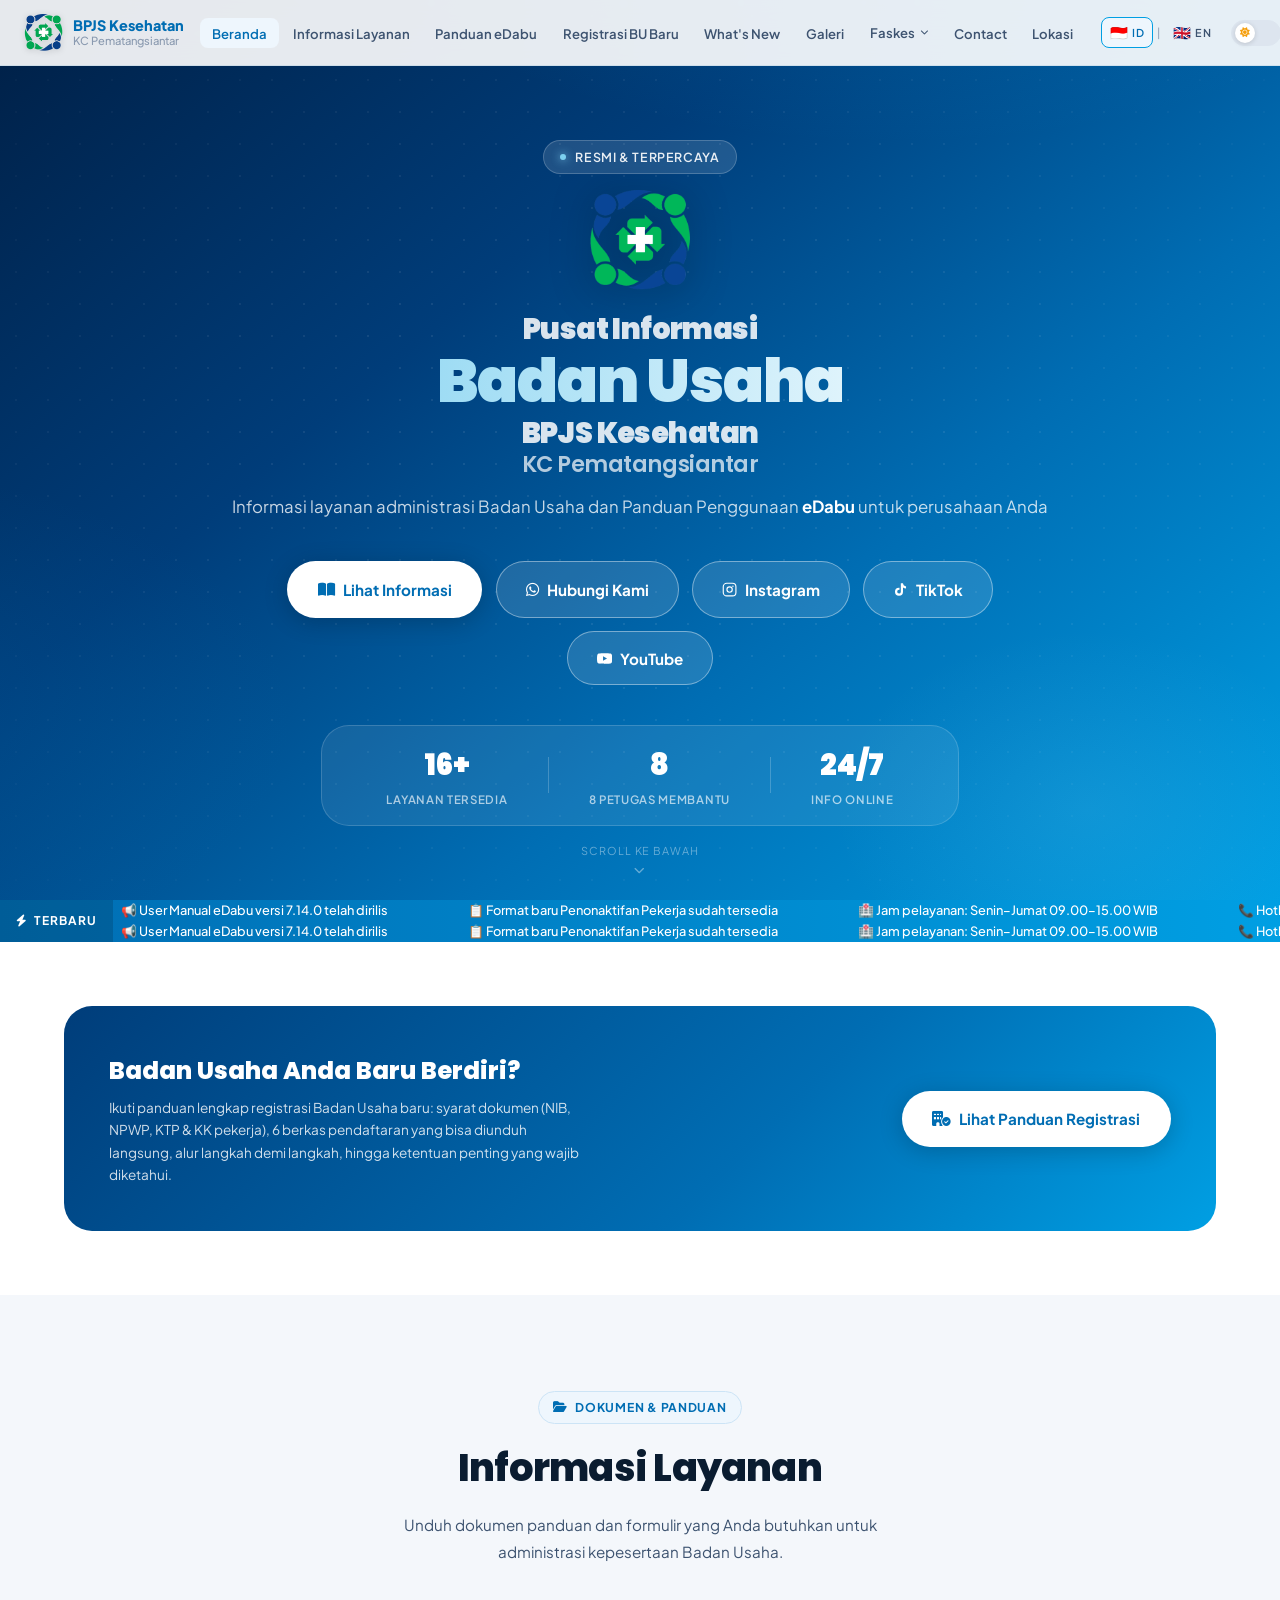
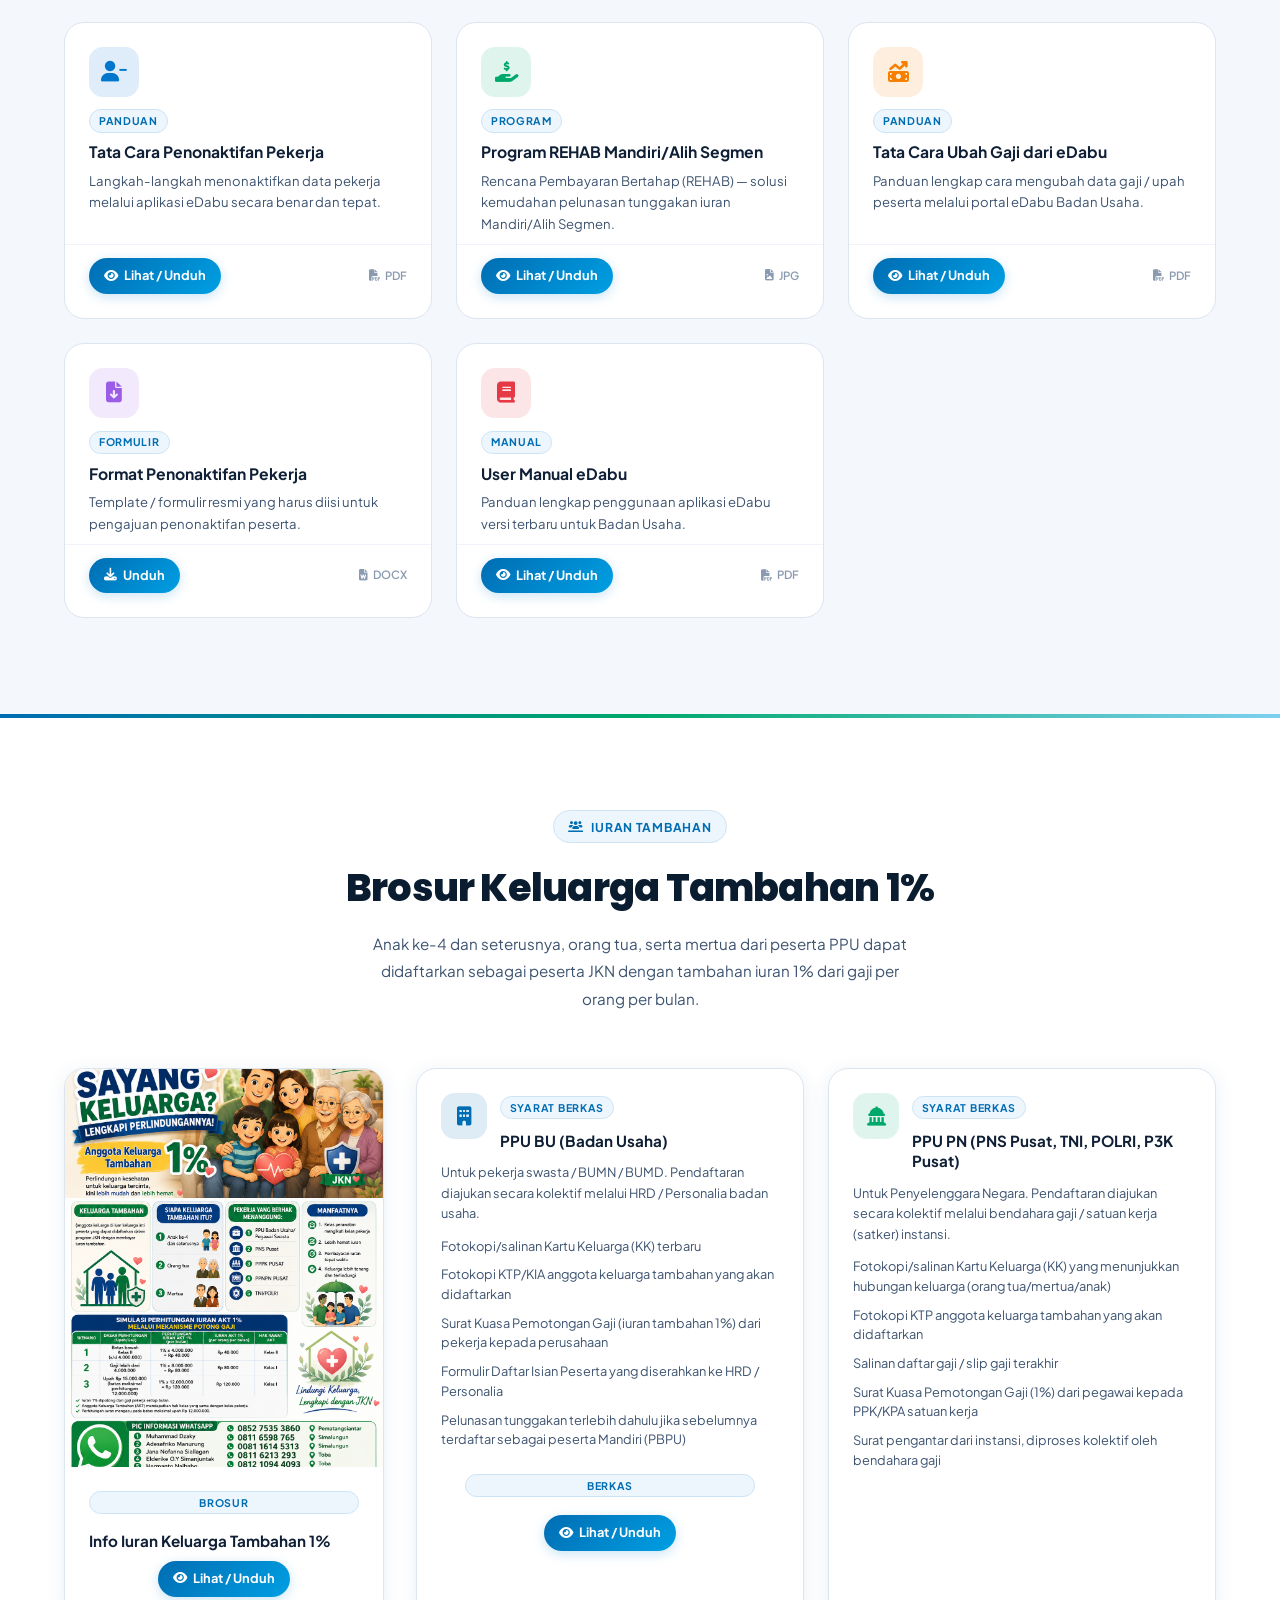
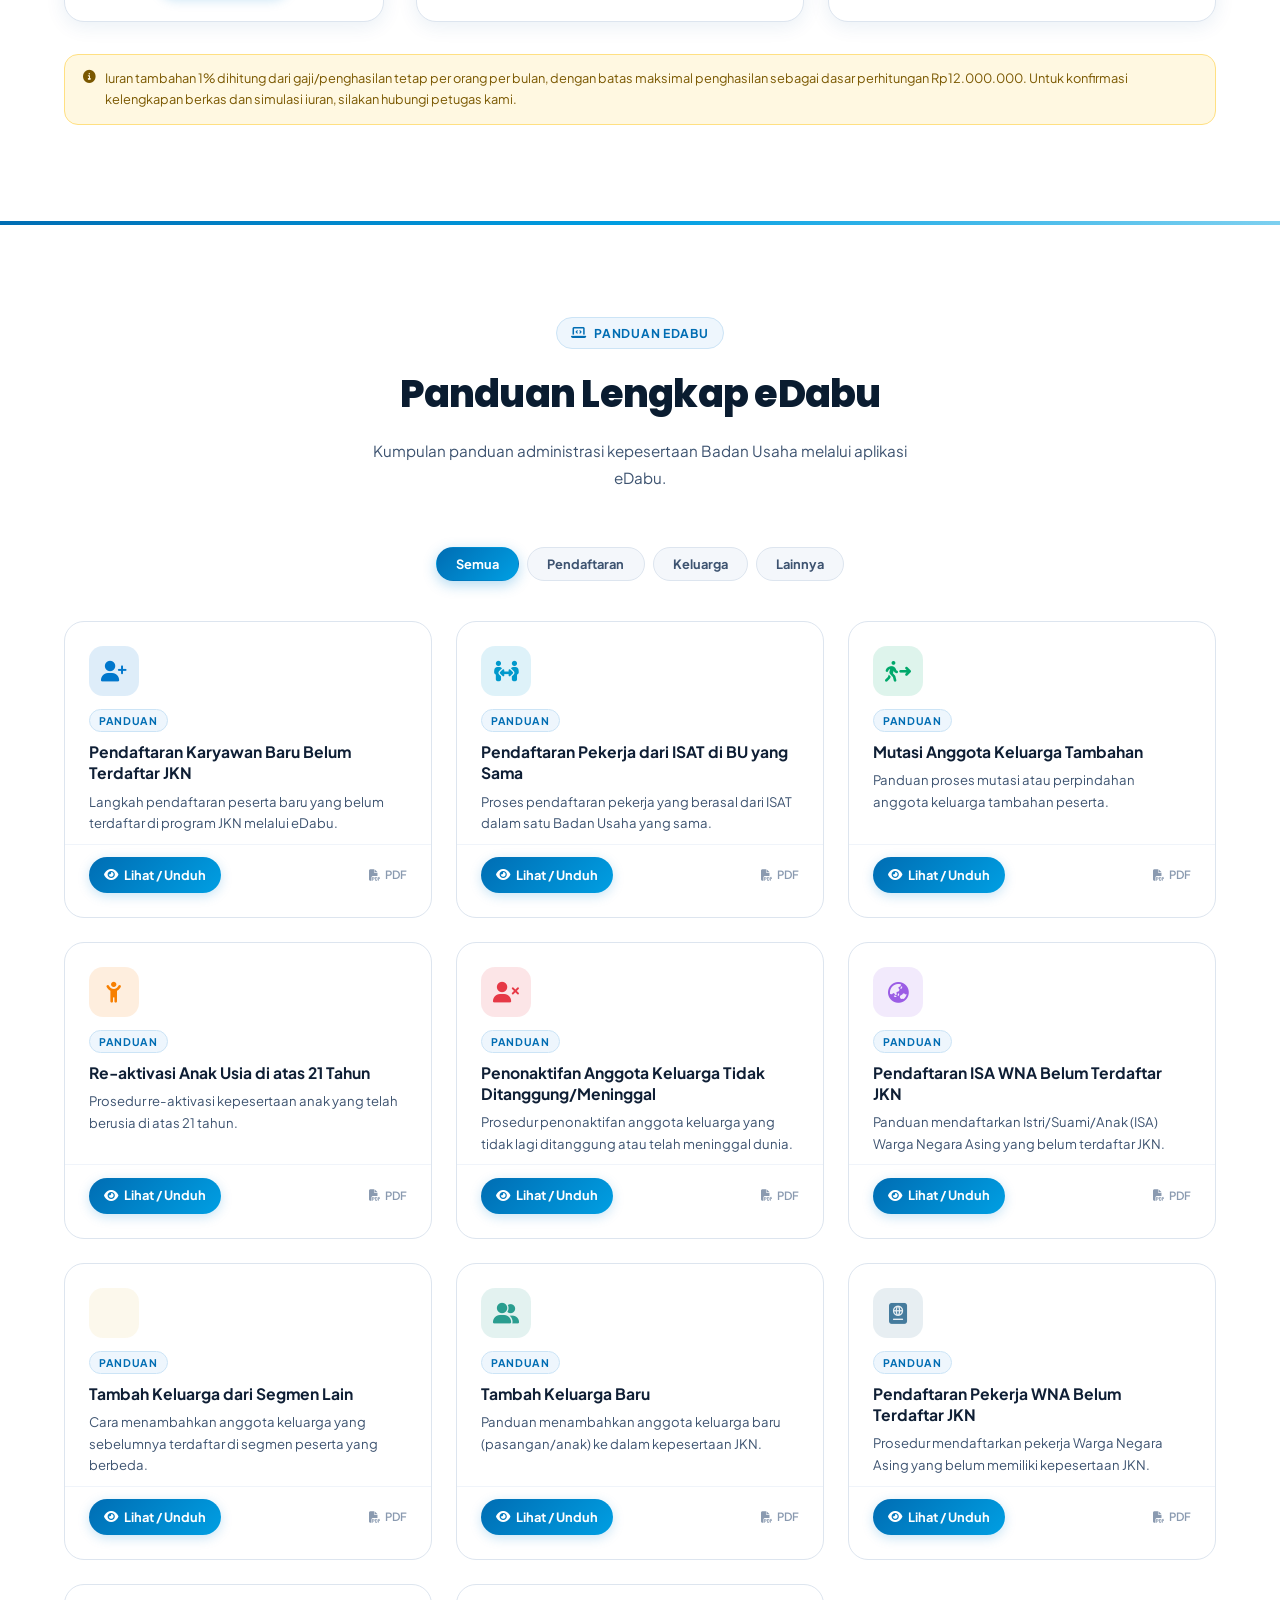
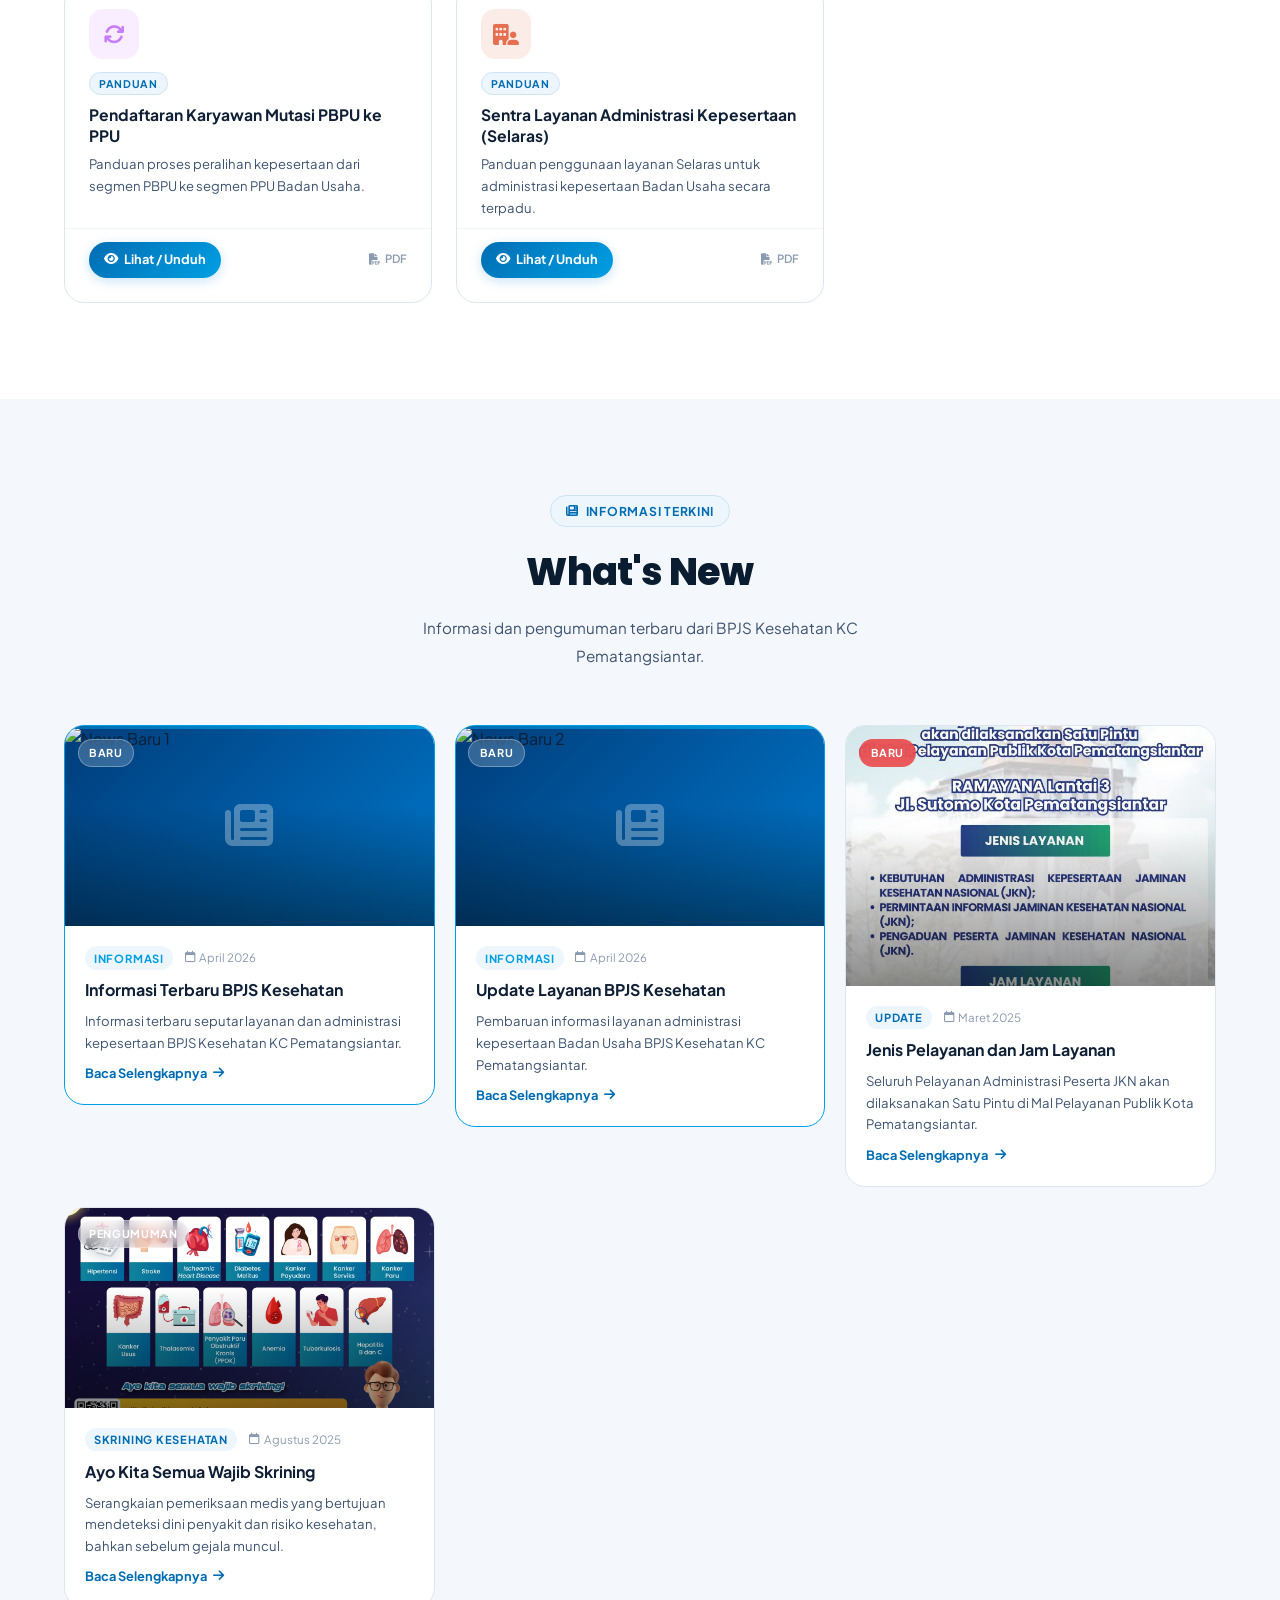
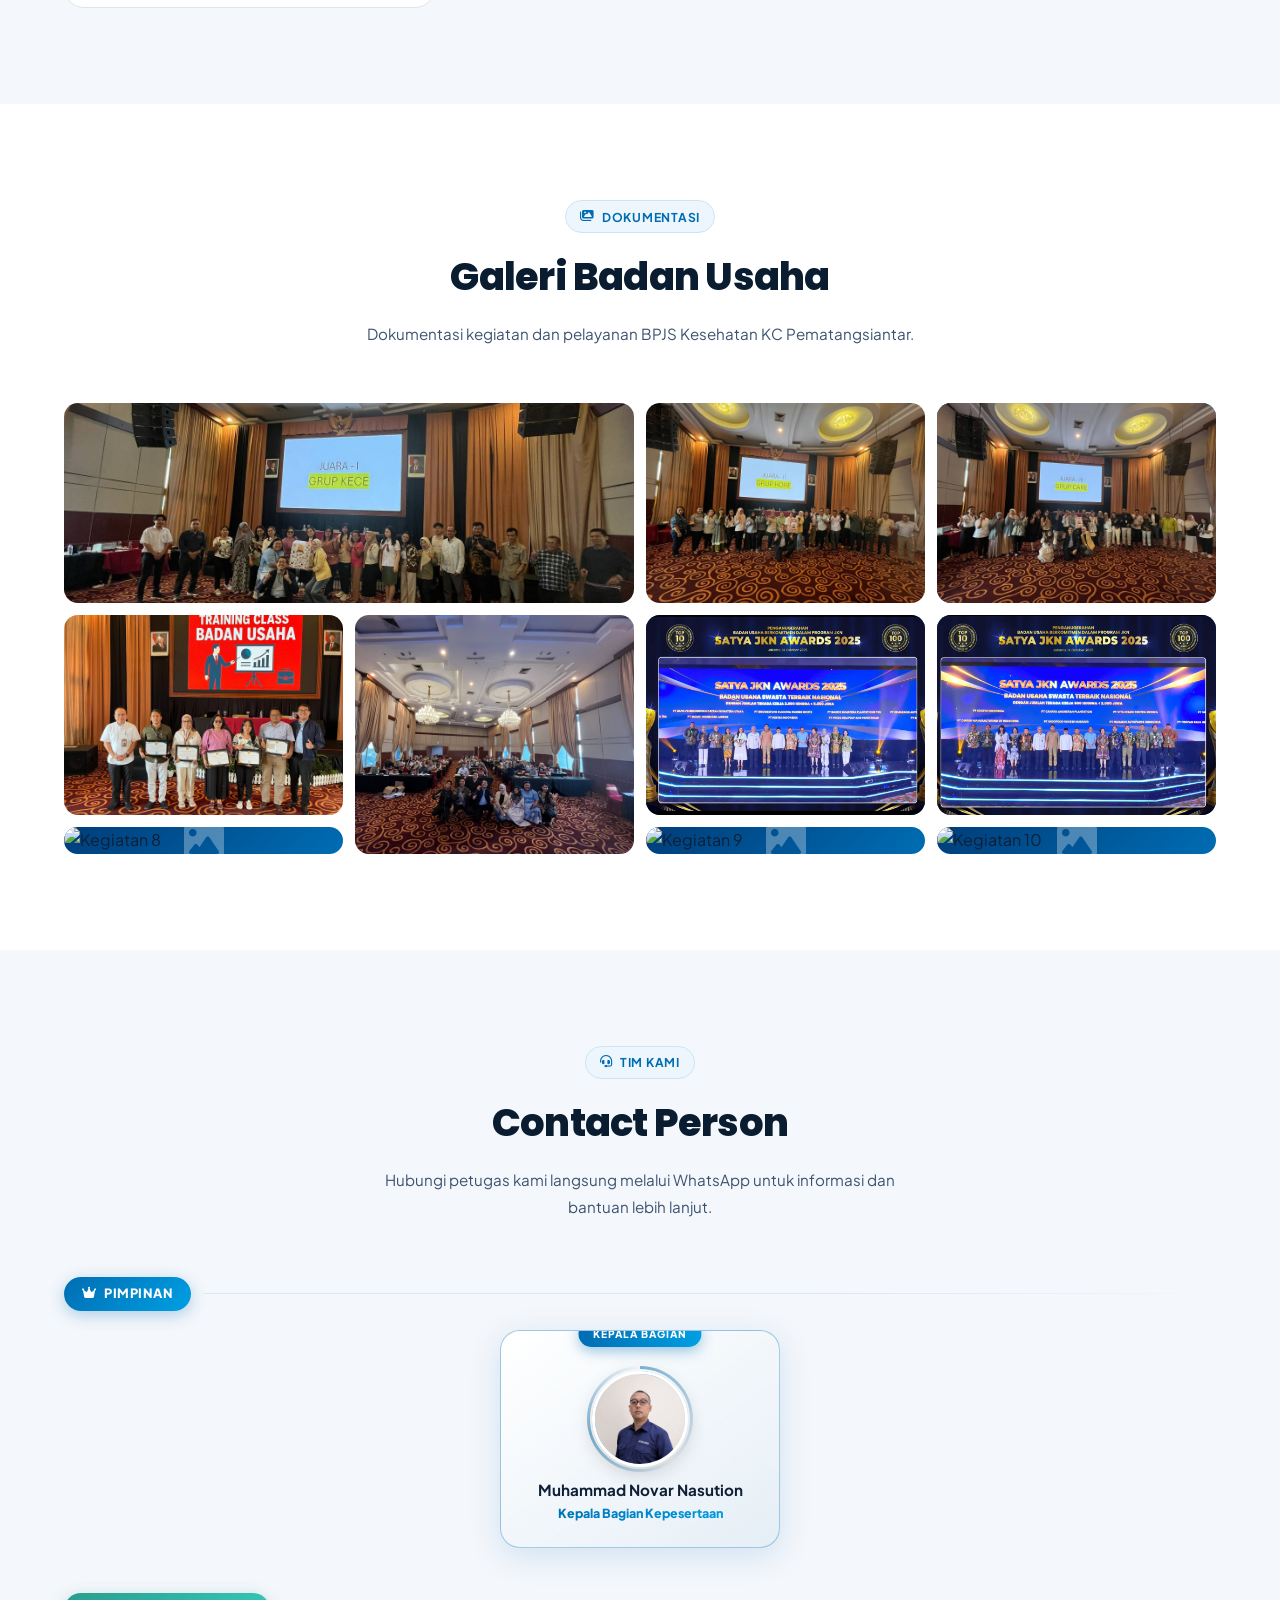
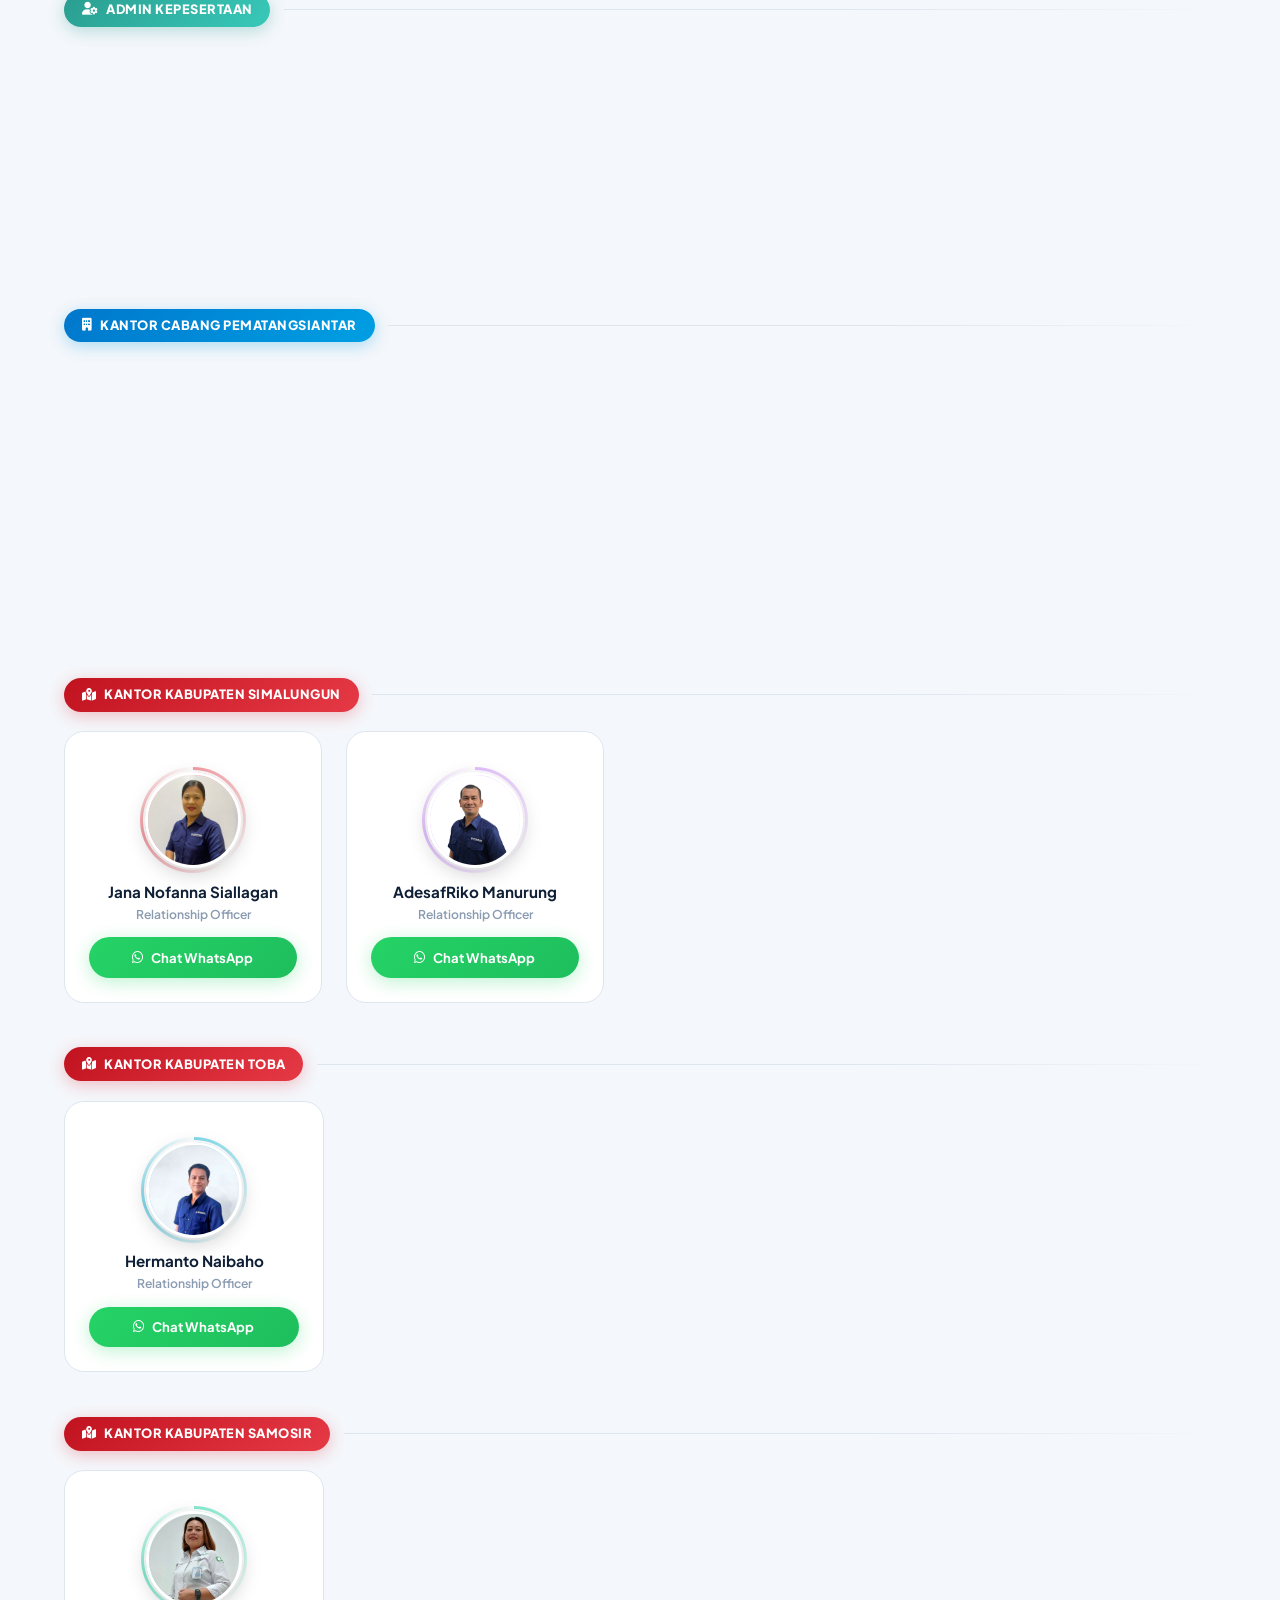
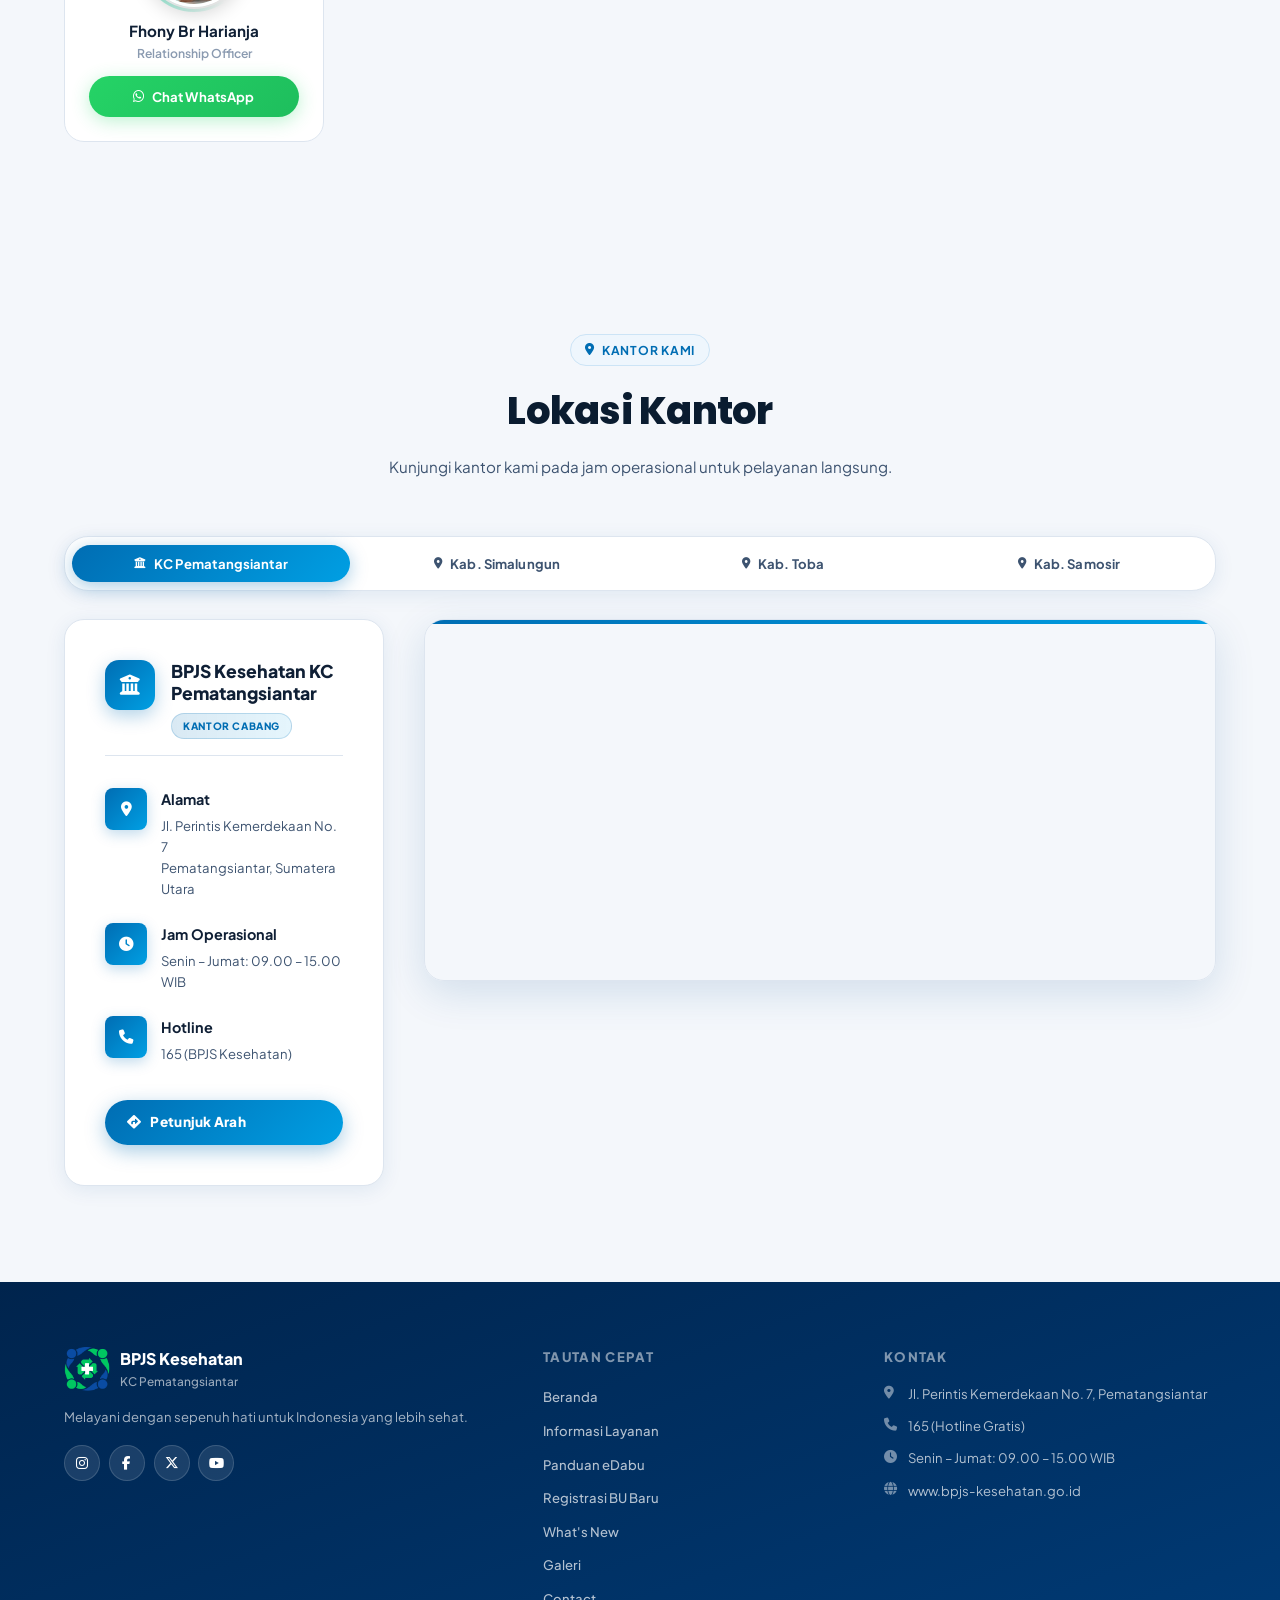
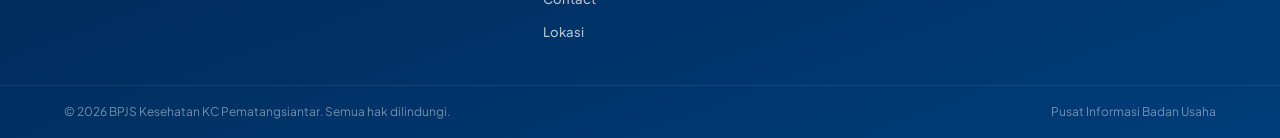
==== commit 4e06f890: "Refactor berkas section with new layout" ====
--- a/index.html
+++ b/index.html
@@ -369,9 +369,11 @@
             <li data-i18n="keltam_bu_4"><i class="fa-solid fa-circle-check"></i> Formulir Daftar Isian Peserta yang diserahkan ke HRD / Personalia</li>
             <li data-i18n="keltam_bu_5"><i class="fa-solid fa-circle-check"></i> Pelunasan tunggakan terlebih dahulu jika sebelumnya terdaftar sebagai peserta Mandiri (PBPU)</li>
           </ul>
-          <span align="center" class="card-tag" data-i18n="tag_brosur">Berkas</span>
-          <center><a href="files/ppubu1.docx" target="_blank" class="btn-card keltam-brosur-btn">
+          <div class="keltam-brosur-body">
+          <span align="center" class="card-tag" data-i18n="tag_berkasbu">Berkas</span>
+          <center><a href="files/ppubu1.docx" target="_blank" class="btn-card keltambu-brosur-btn">
             <i class="fa-solid fa-eye"></i> <span data-i18n="btn_view">Download Berkas</span></a></center>
+          </div>
         </div>
 
         <div class="keltam-req-card" data-delay="160">
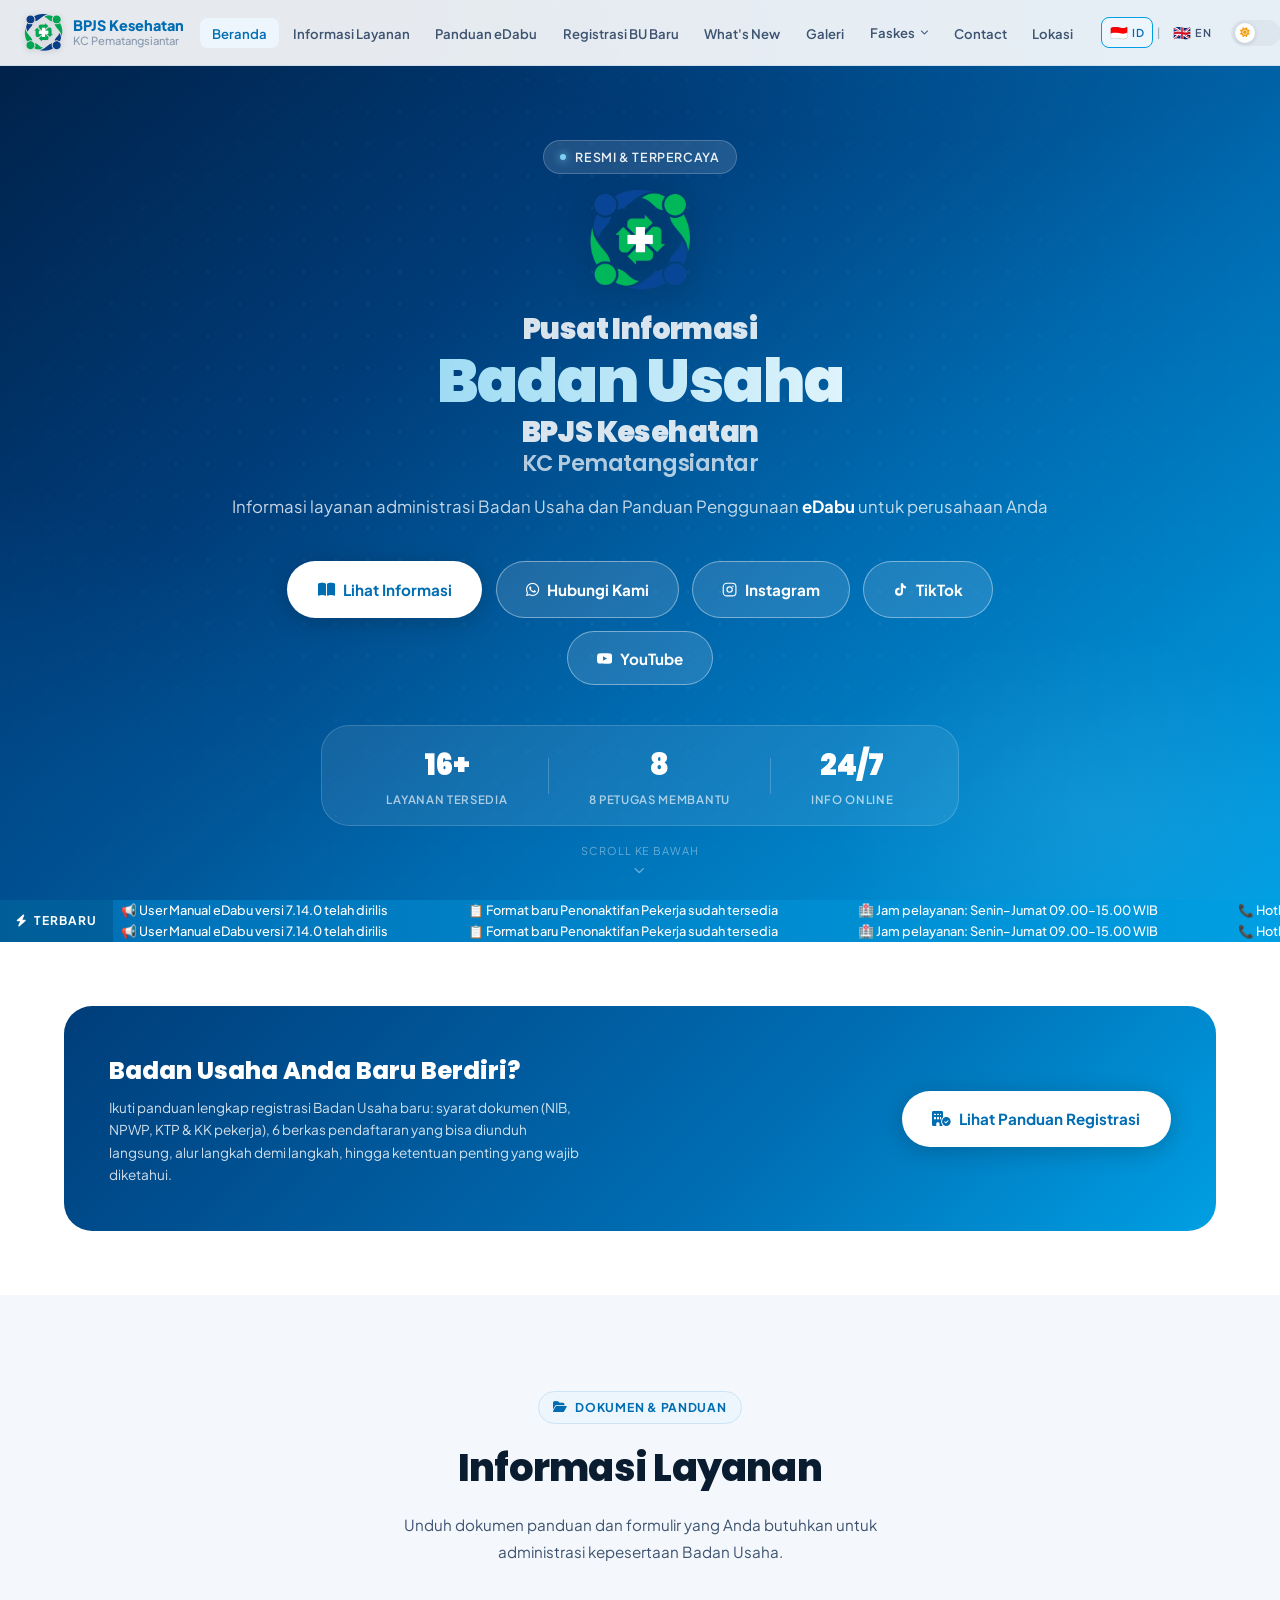
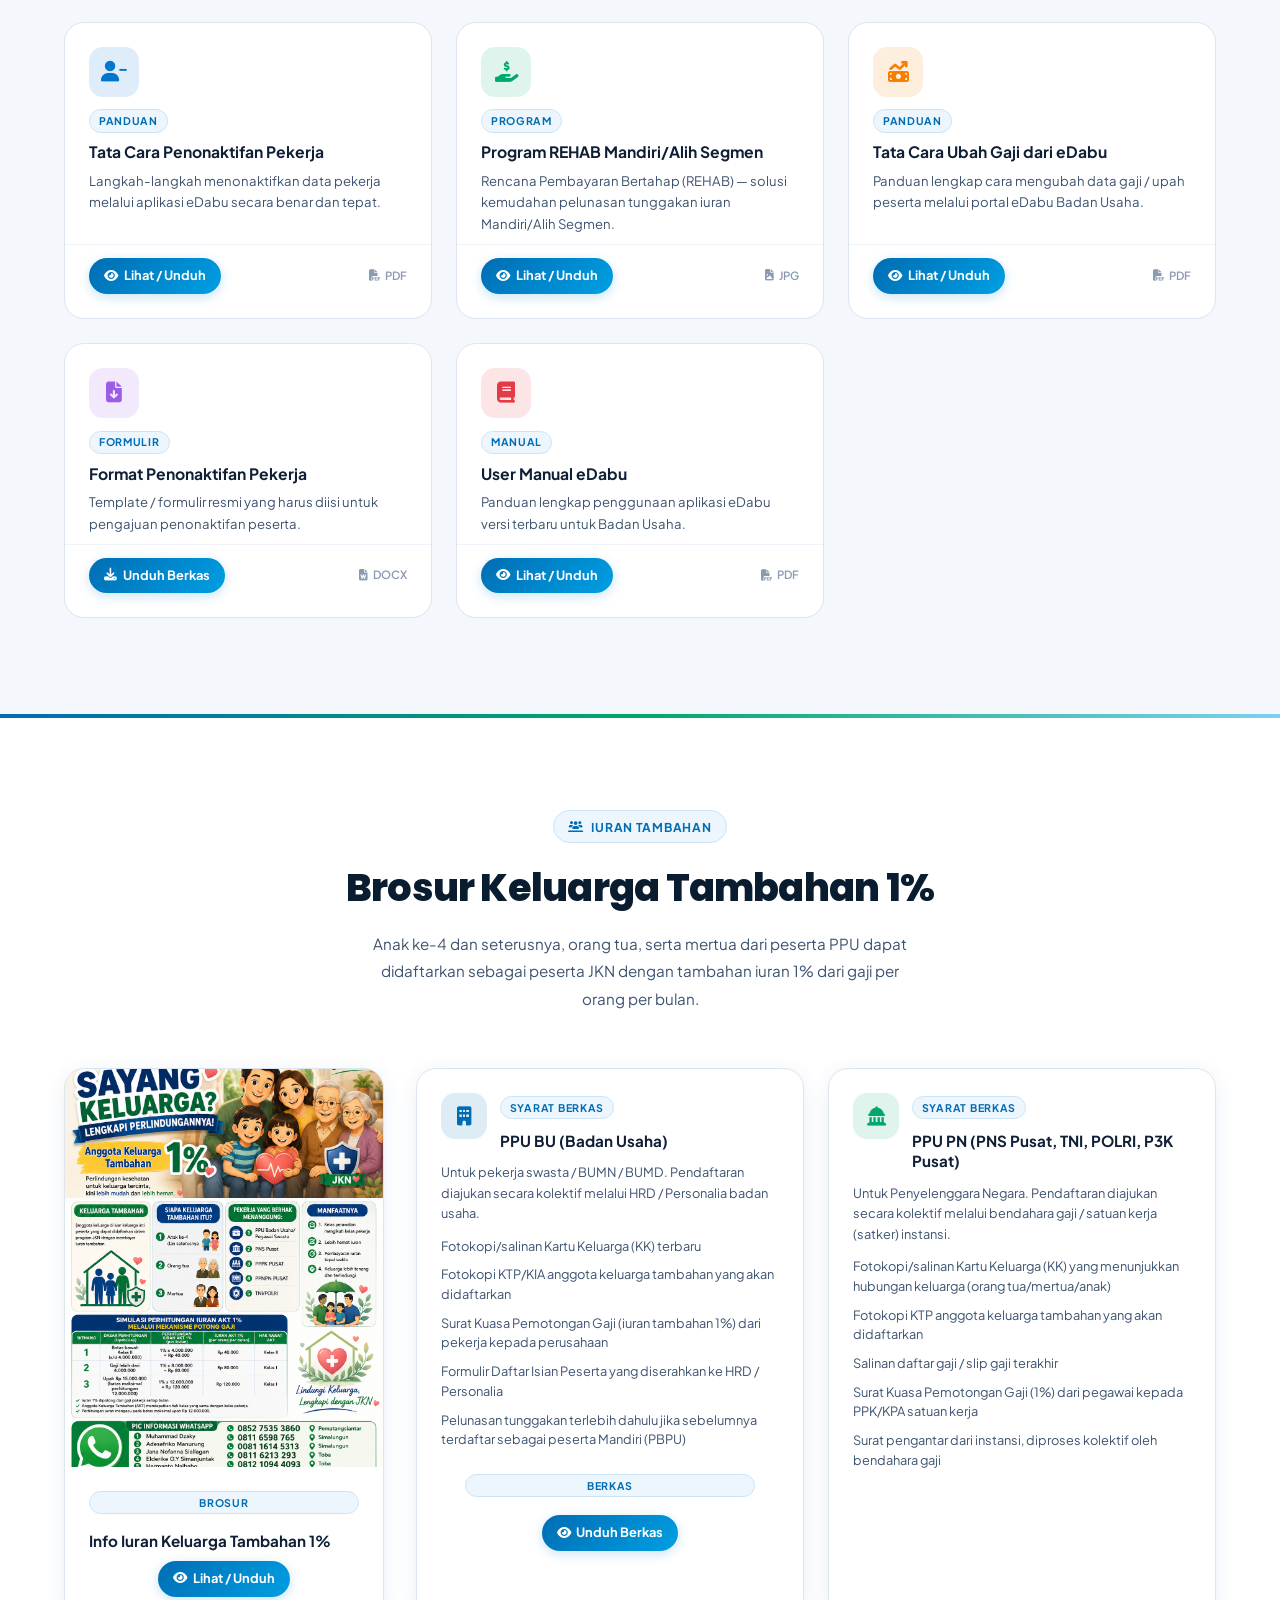
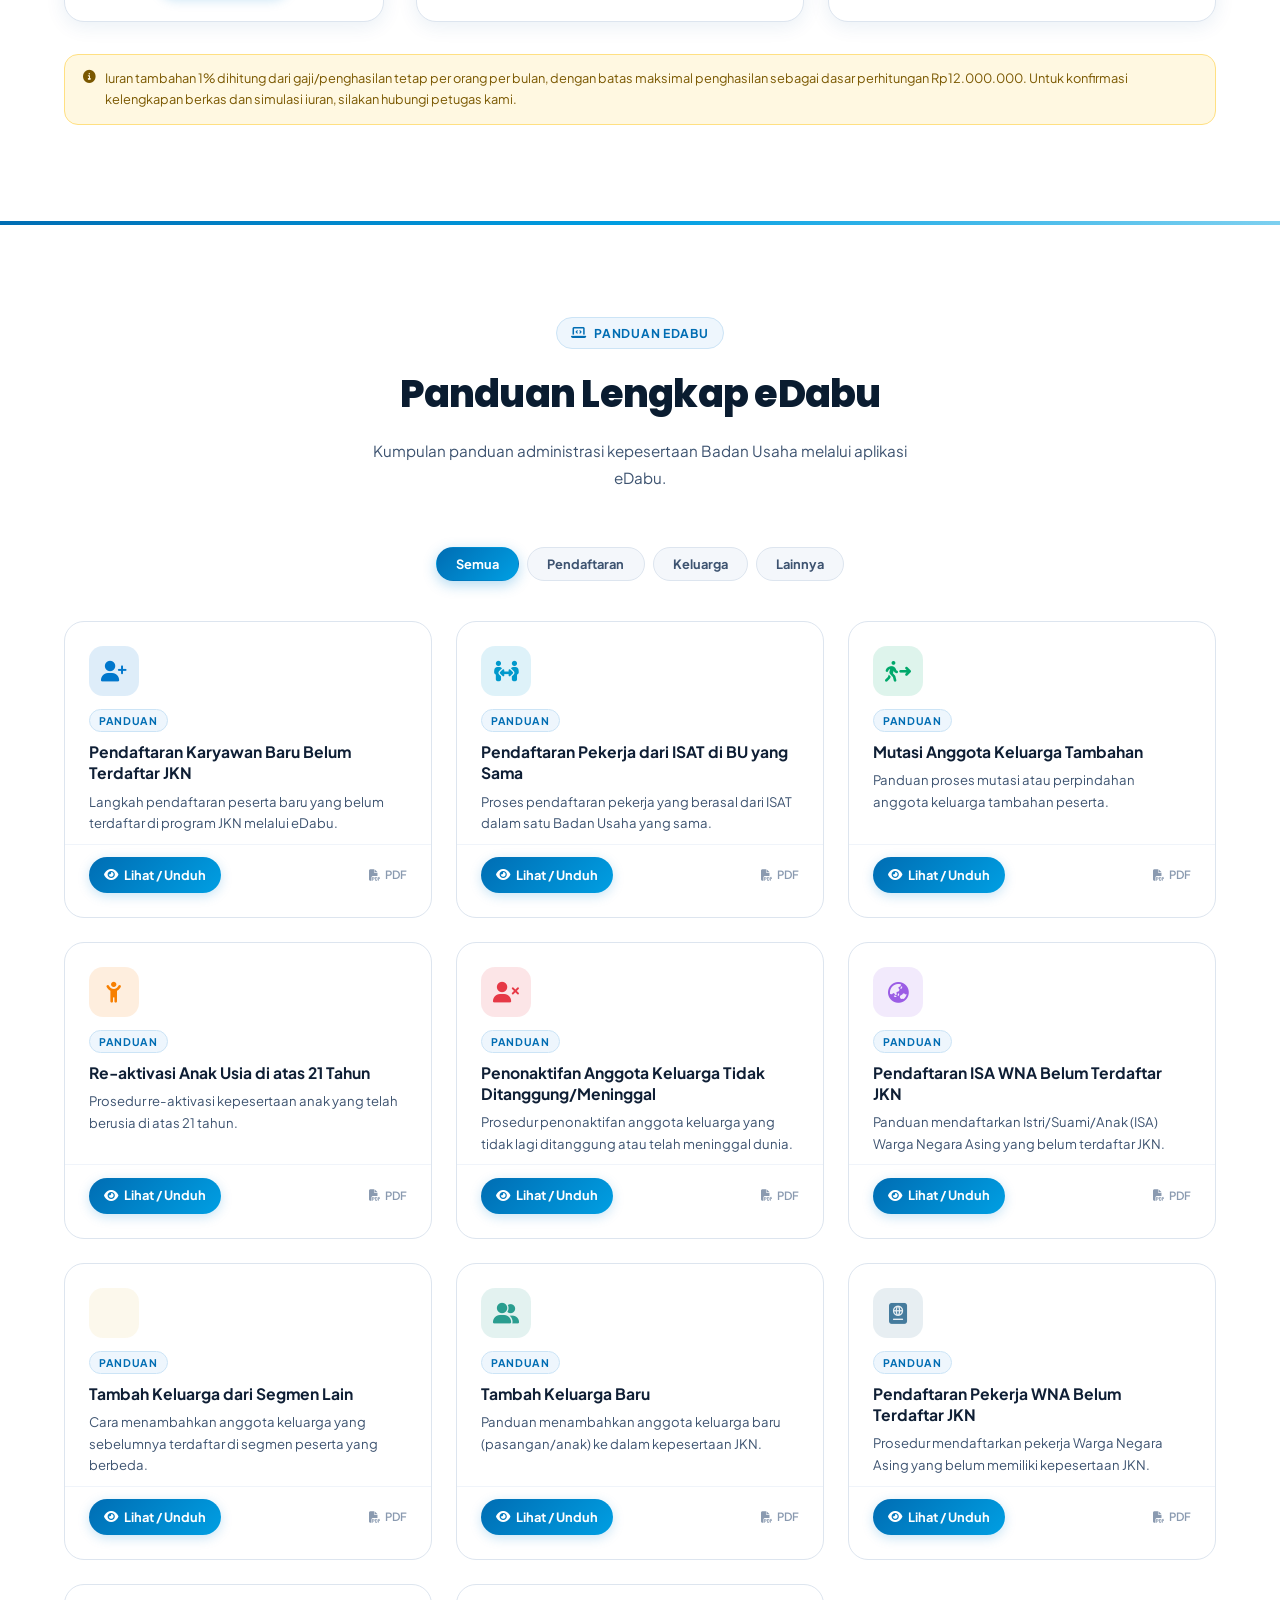
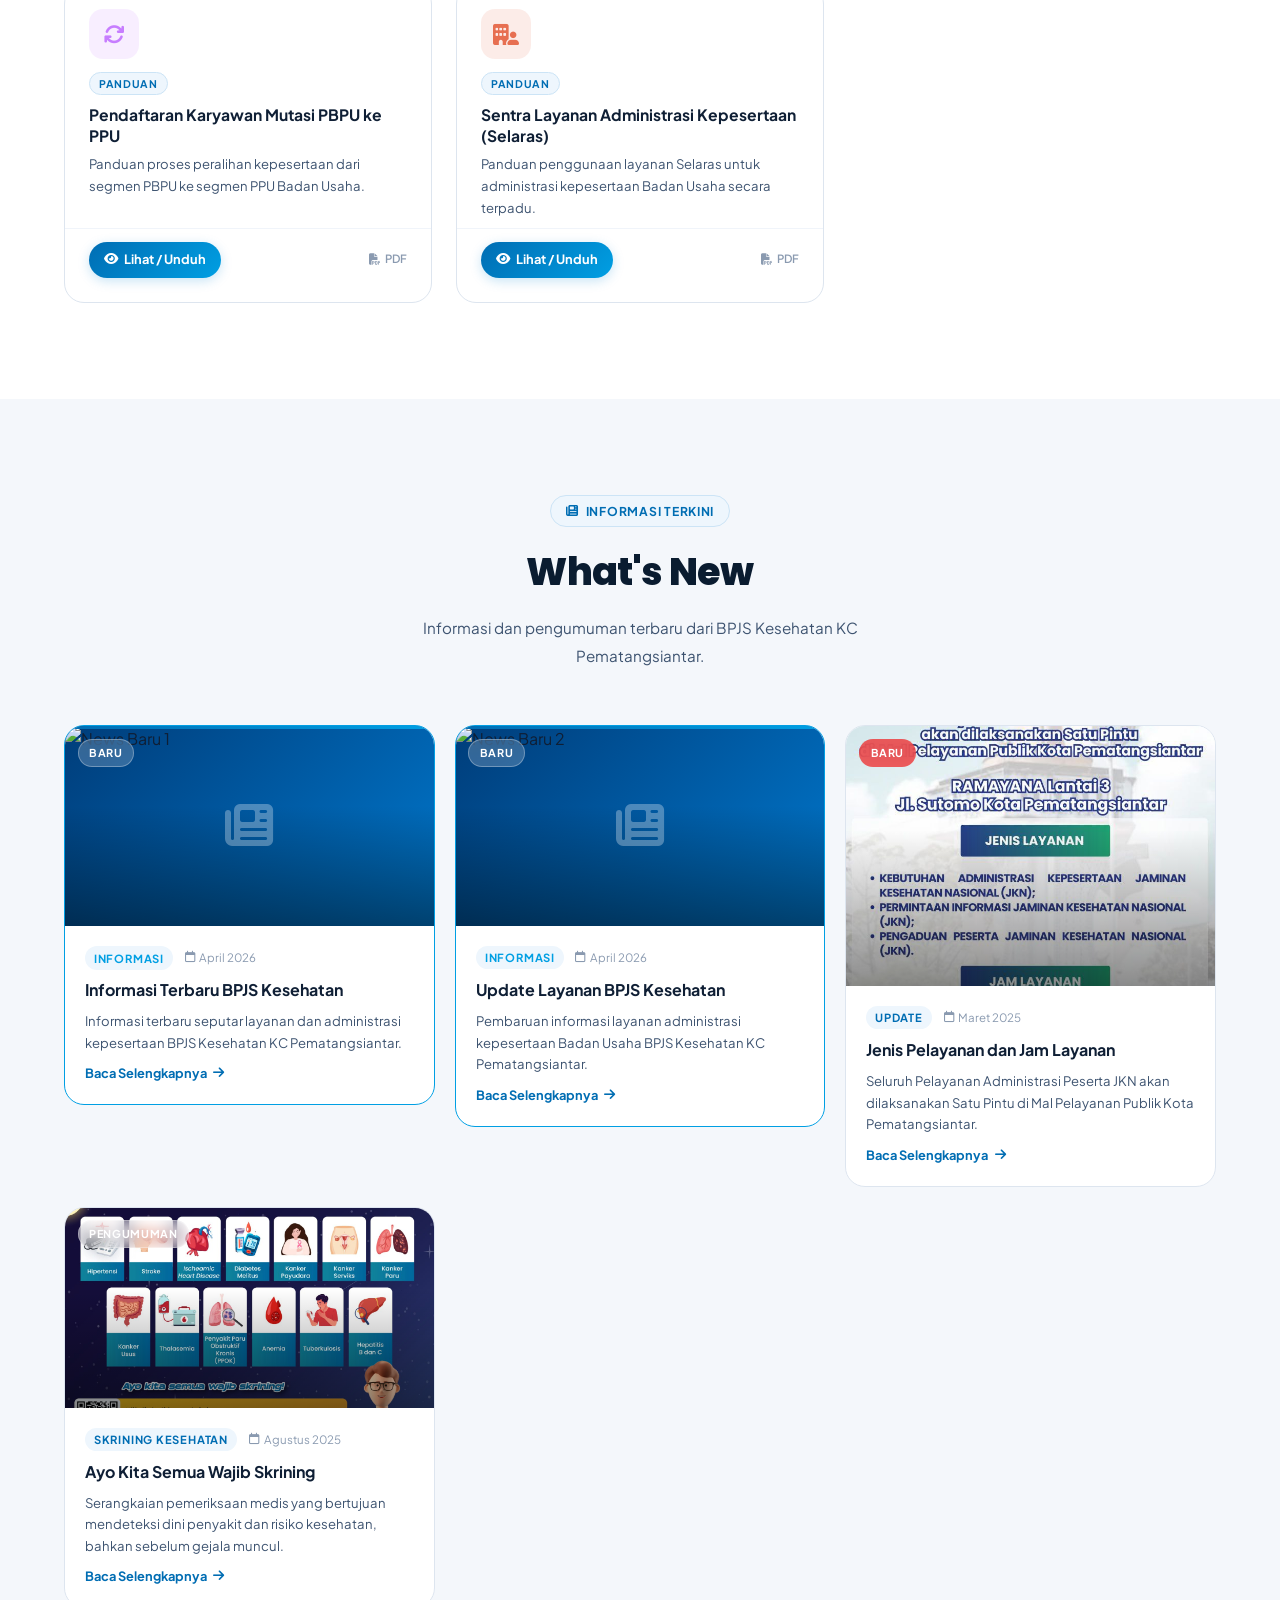
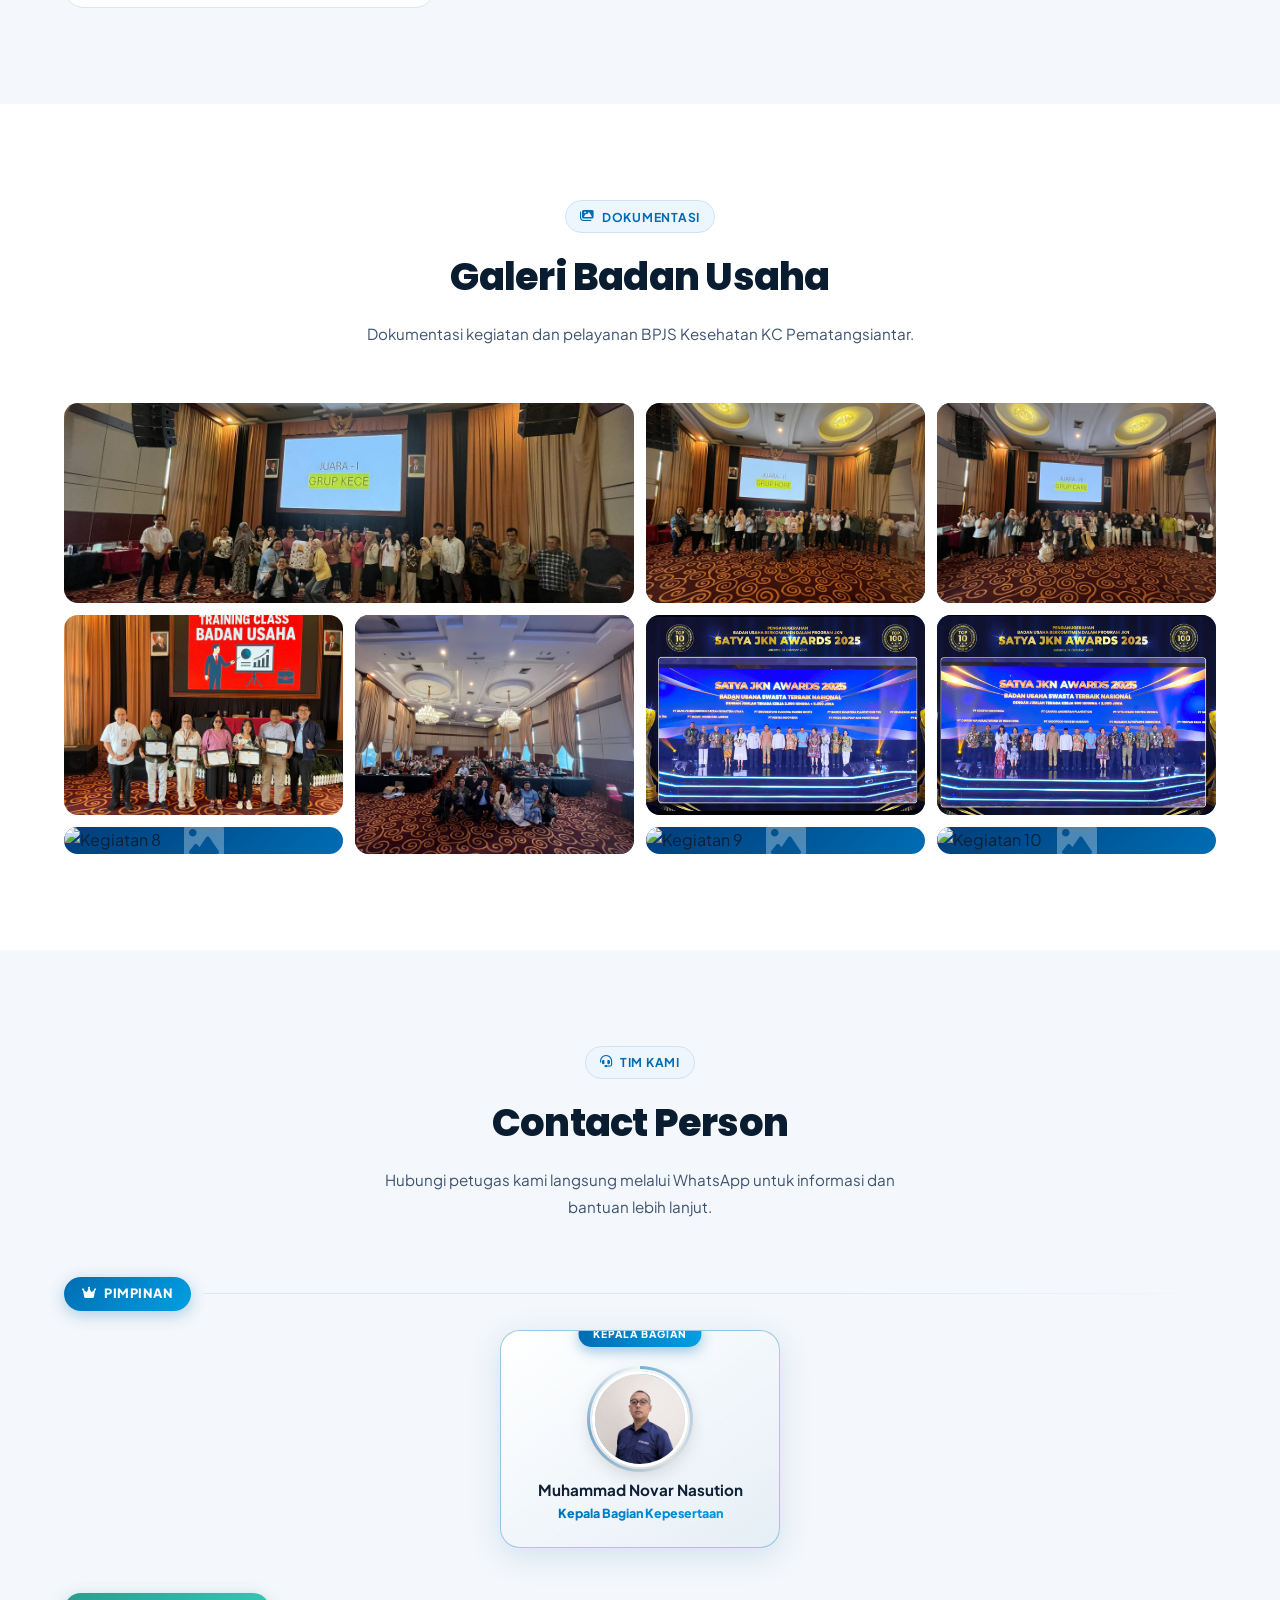
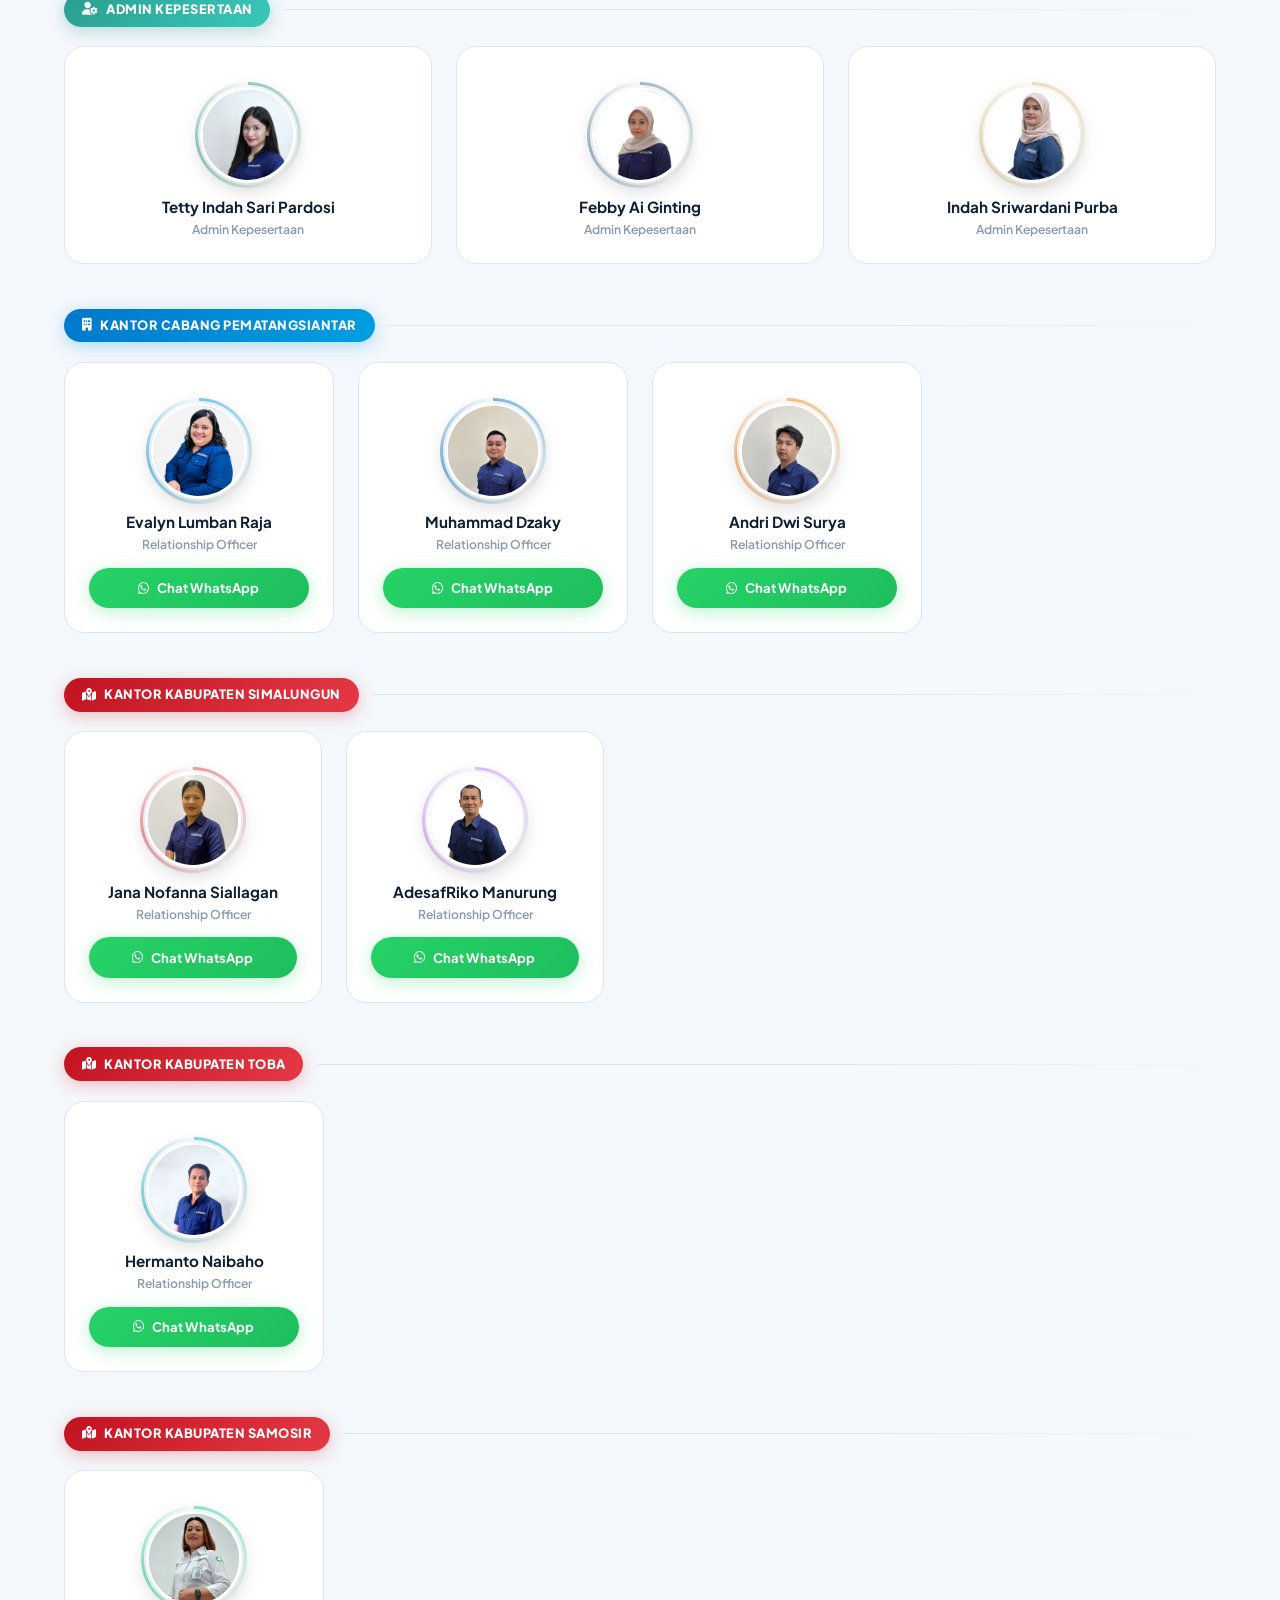
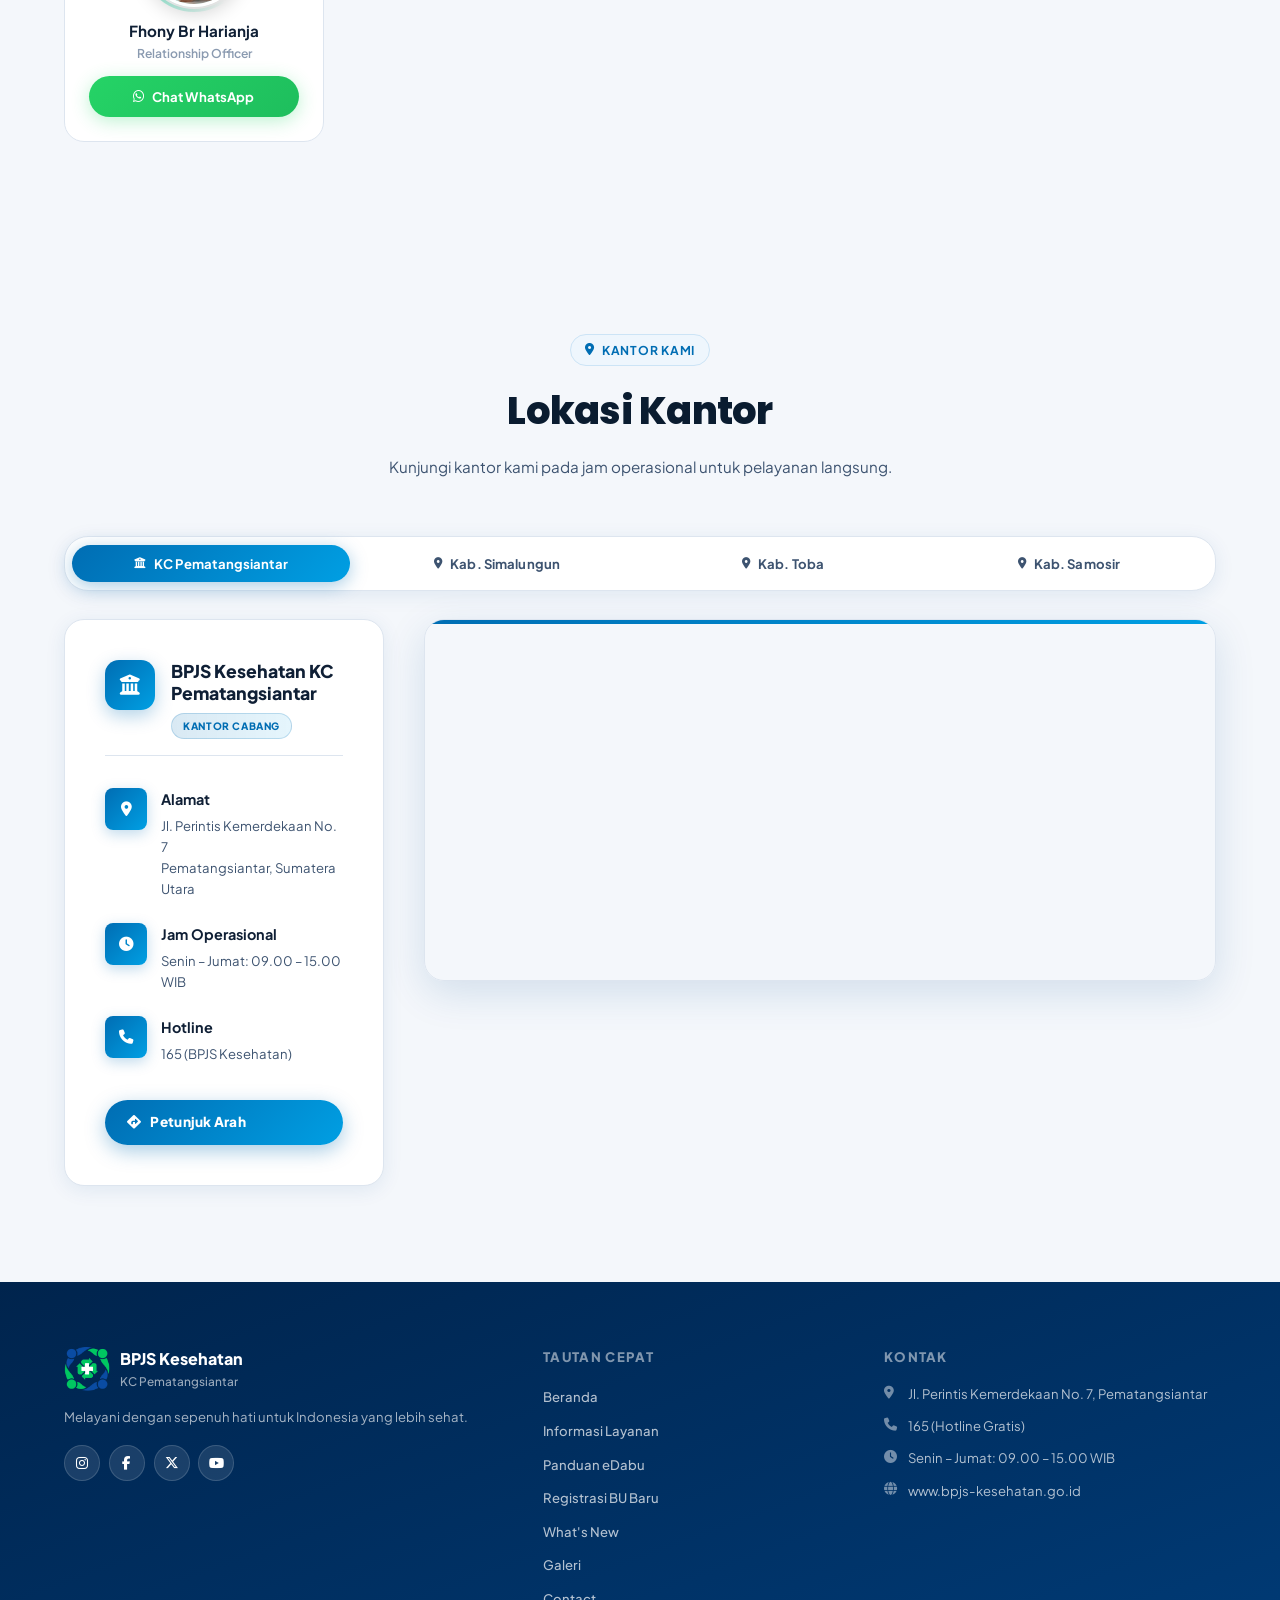
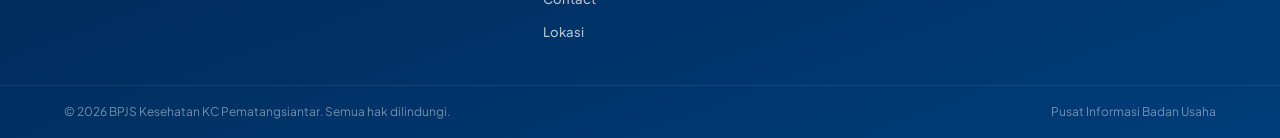
==== commit b13fe0e9: "Update index.html" ====
--- a/index.html
+++ b/index.html
@@ -372,7 +372,7 @@
           <div class="keltam-brosur-body">
           <span align="center" class="card-tag" data-i18n="tag_berkasbu">Berkas</span>
           <center><a href="files/ppubu1.docx" target="_blank" class="btn-card keltambu-brosur-btn">
-            <i class="fa-solid fa-eye"></i> <span data-i18n="btn_view">Download Berkas</span></a></center>
+            <i class="fa-solid fa-eye"></i> <span data-i18n="btn_download">Download Berkas</span></a></center>
           </div>
         </div>
 
--- a/style.css
+++ b/style.css
@@ -1384,6 +1384,8 @@
 .keltam-brosur-body { padding: var(--sp-md); display: flex; flex-direction: column; gap: .55rem; flex: 1; }
 .keltam-brosur-title { font-size: .95rem; font-weight: 700; color: var(--txt); line-height: 1.35; }
 .keltam-brosur-btn { margin-top: auto; align-self: flex-start; }
+.keltambu-brosur-btn { margin-top: auto; align-self: flex-start; }
+
 
 /* Requirement columns */
 .keltam-req-grid {
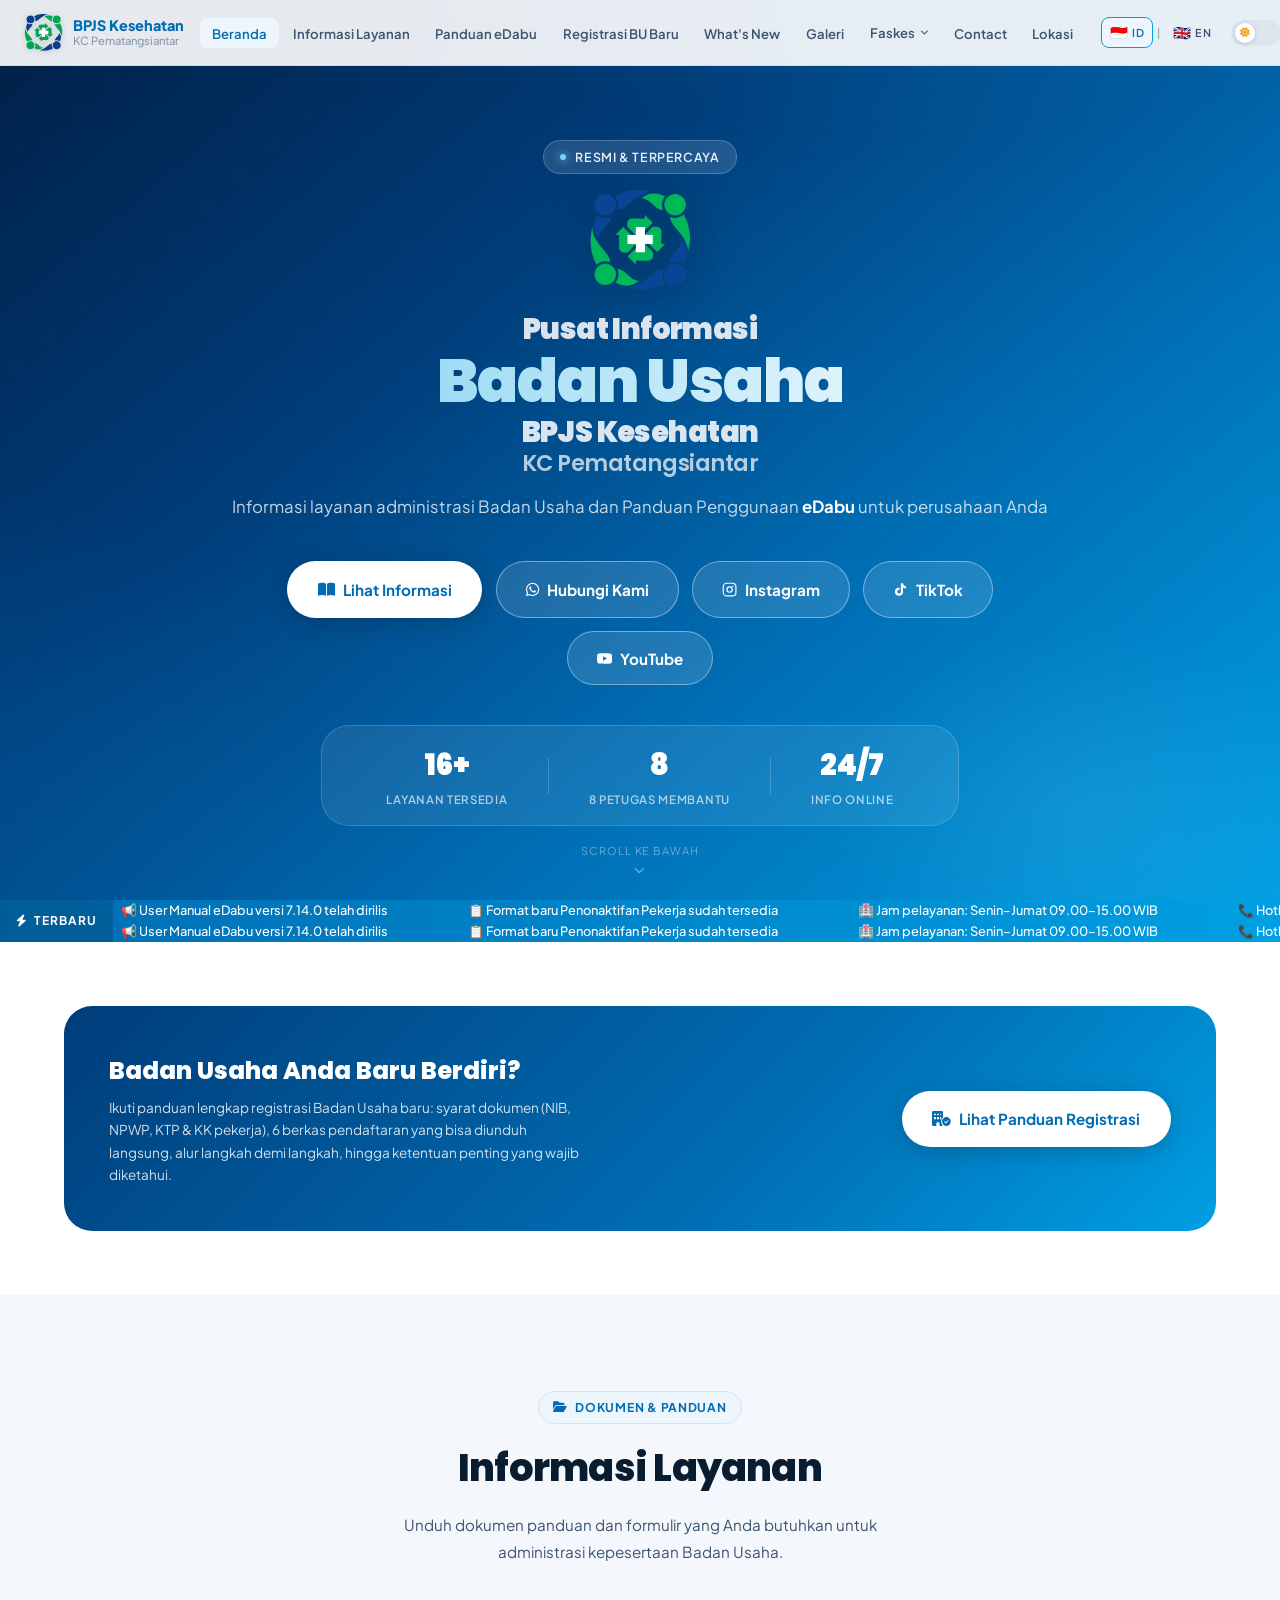
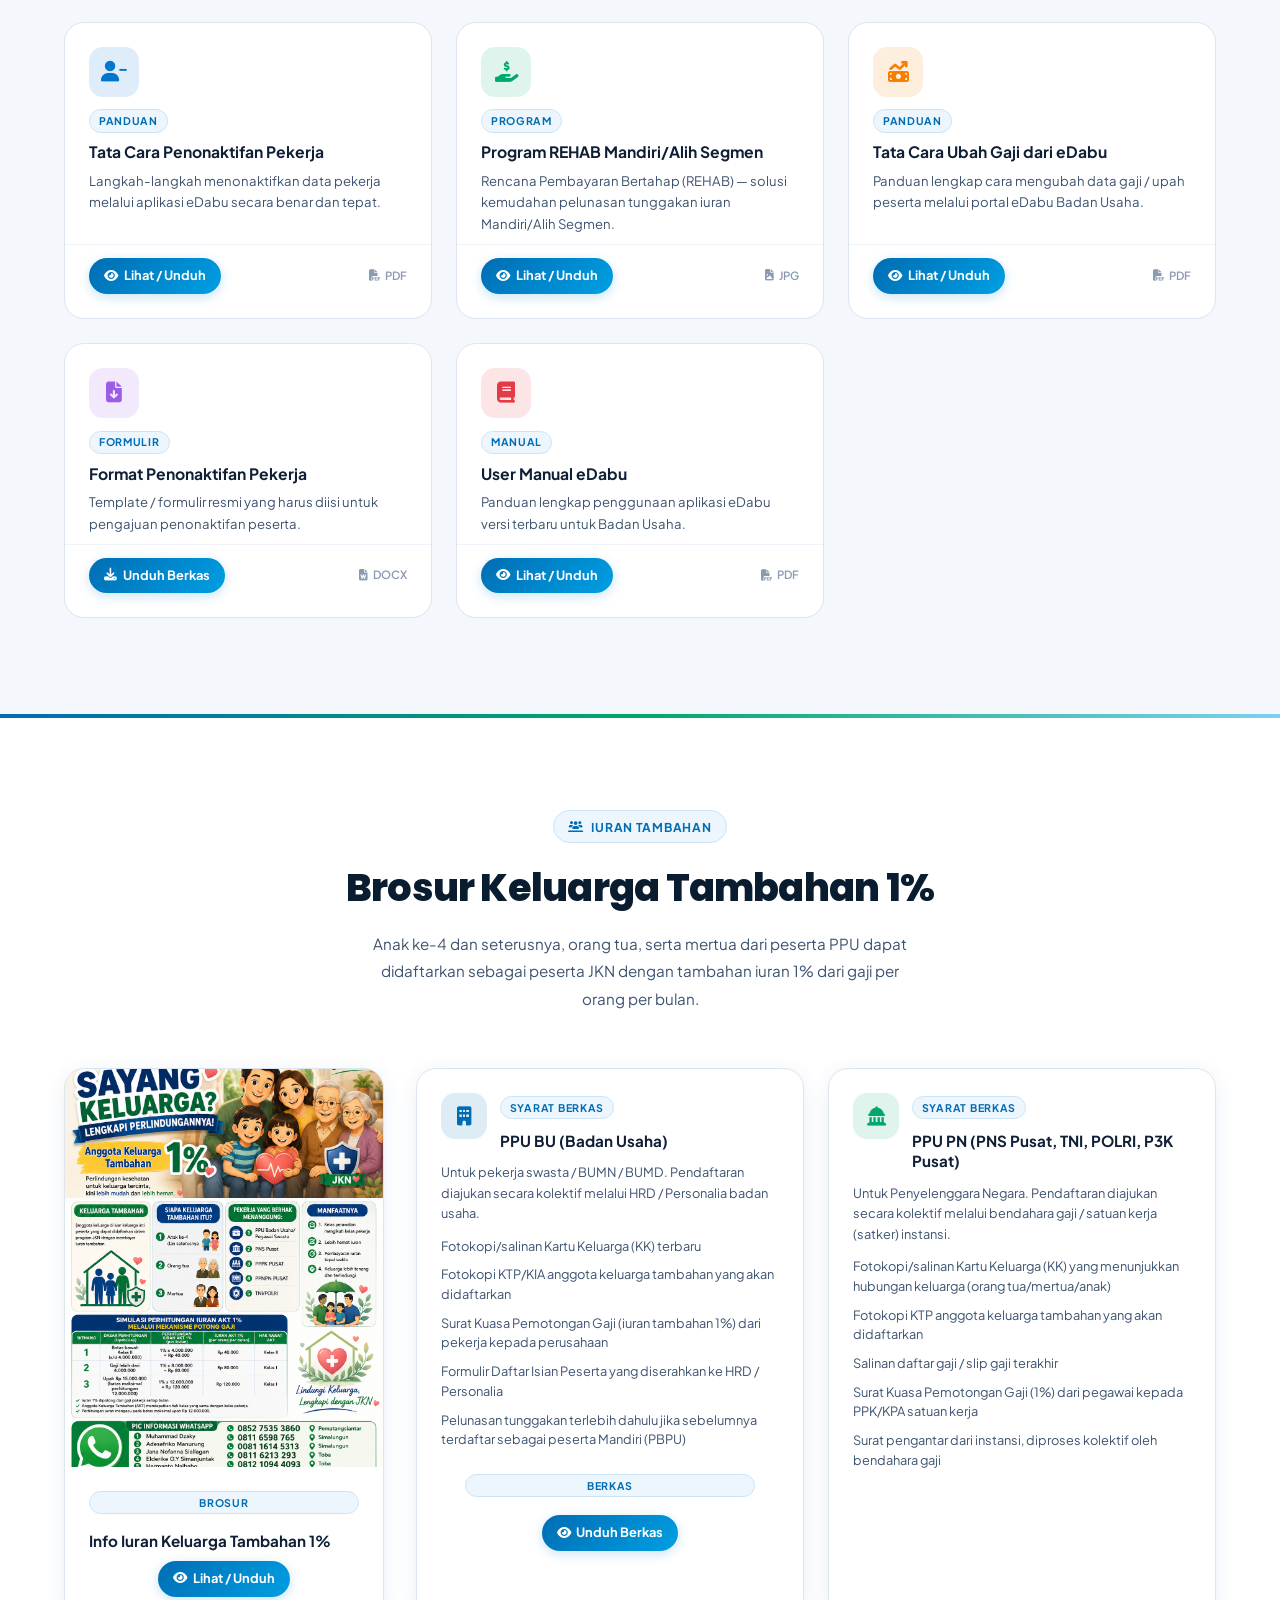
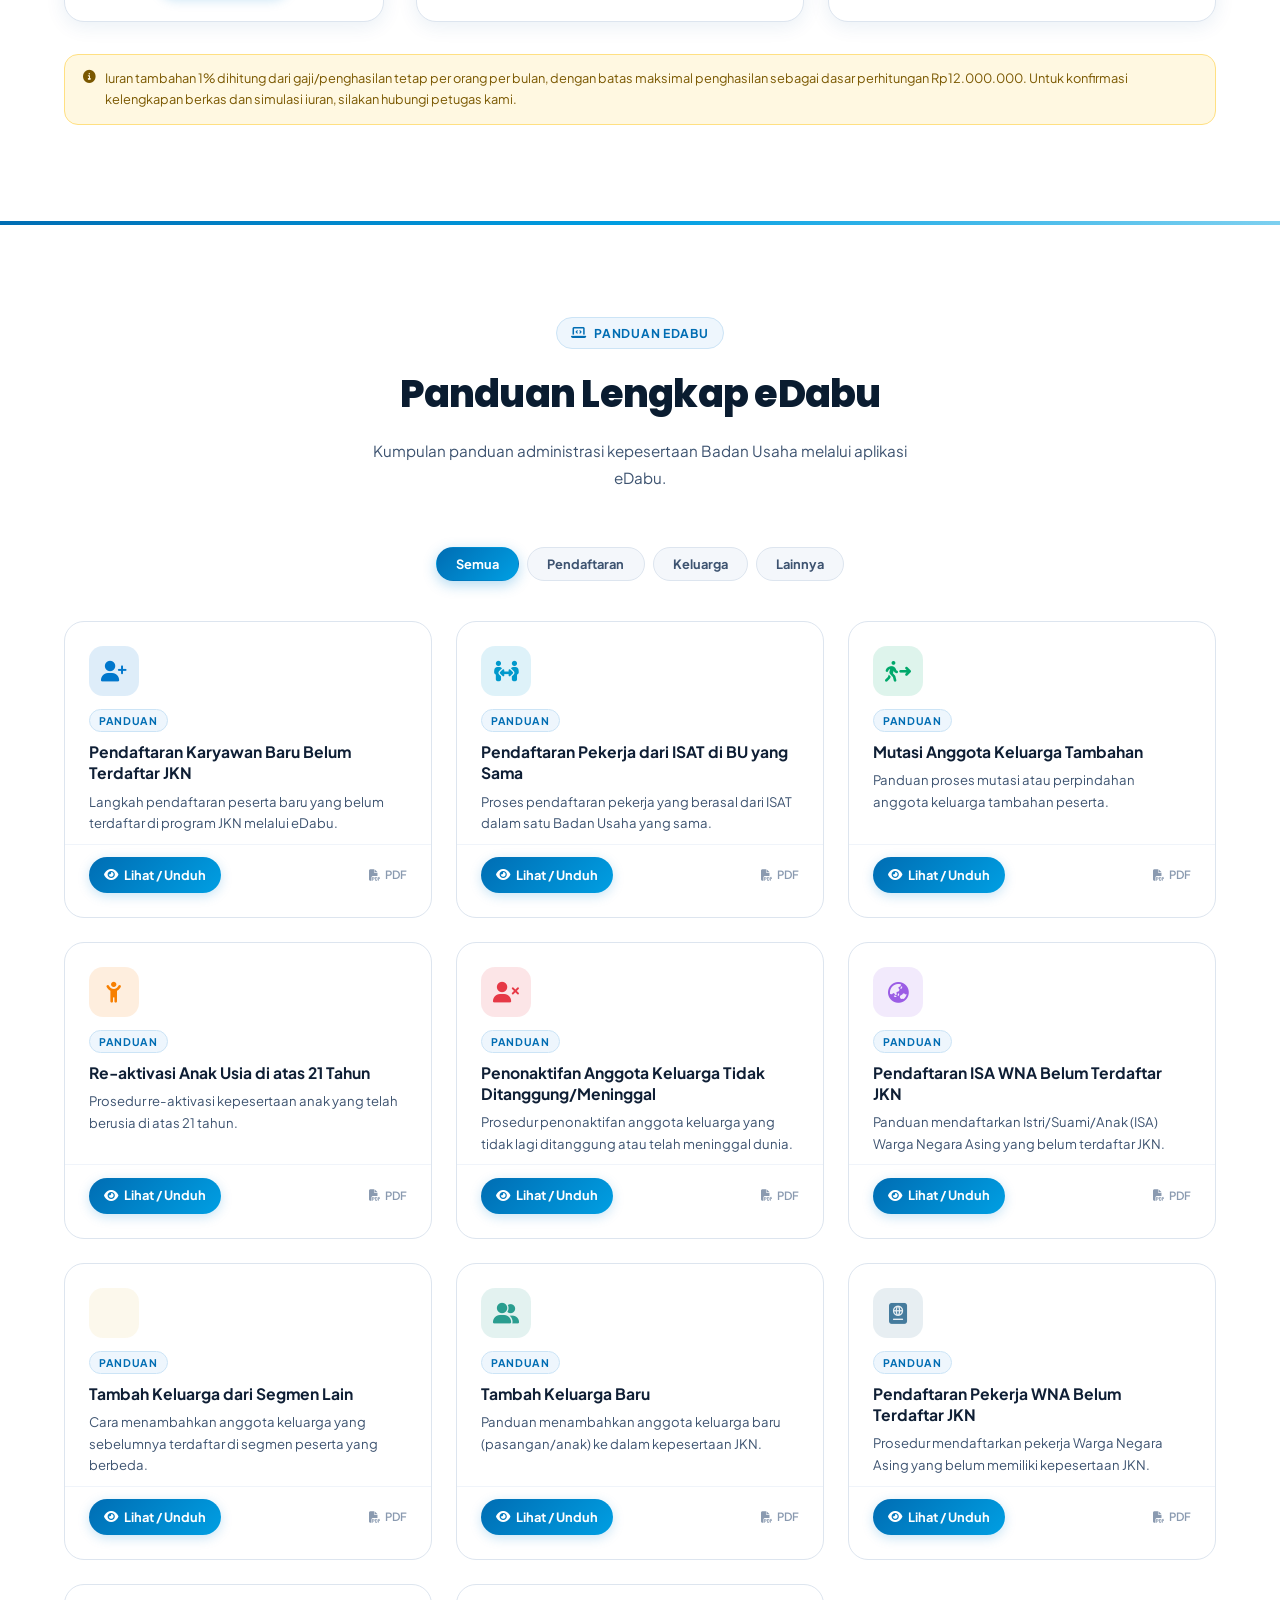
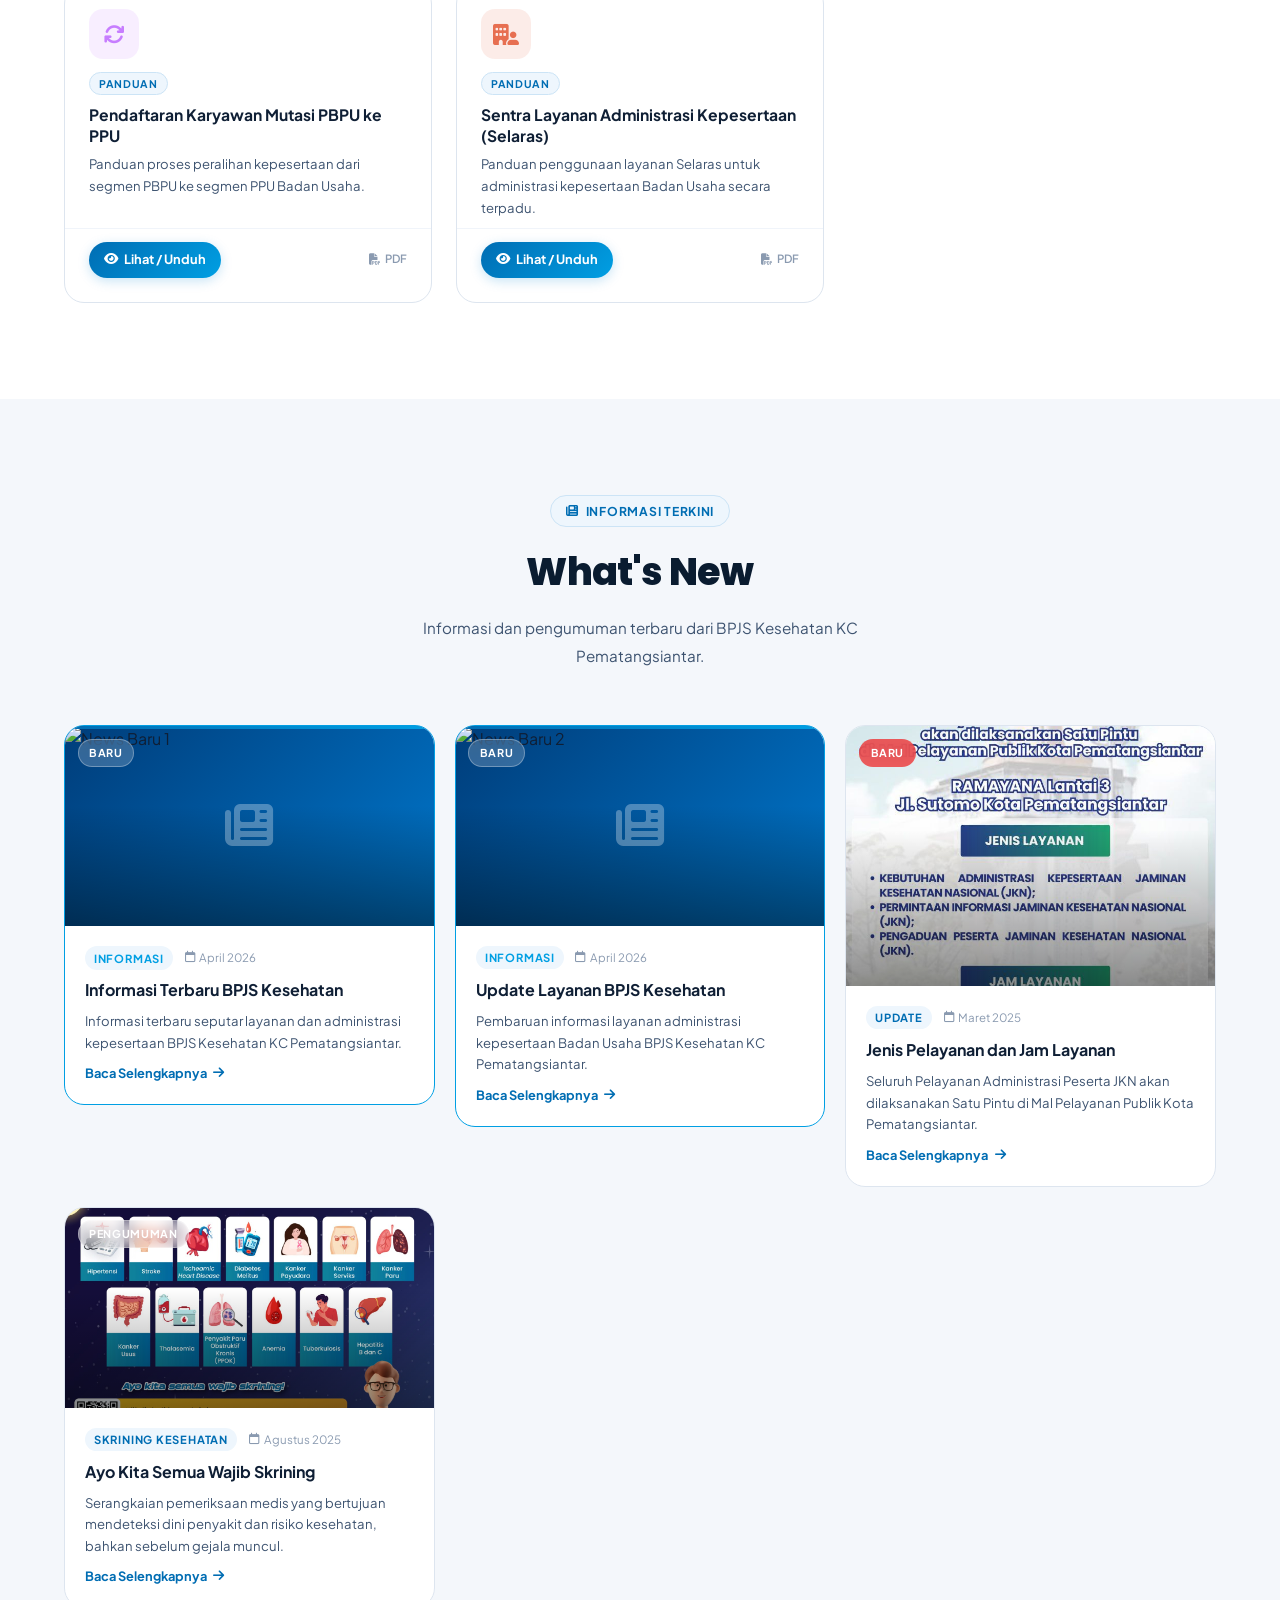
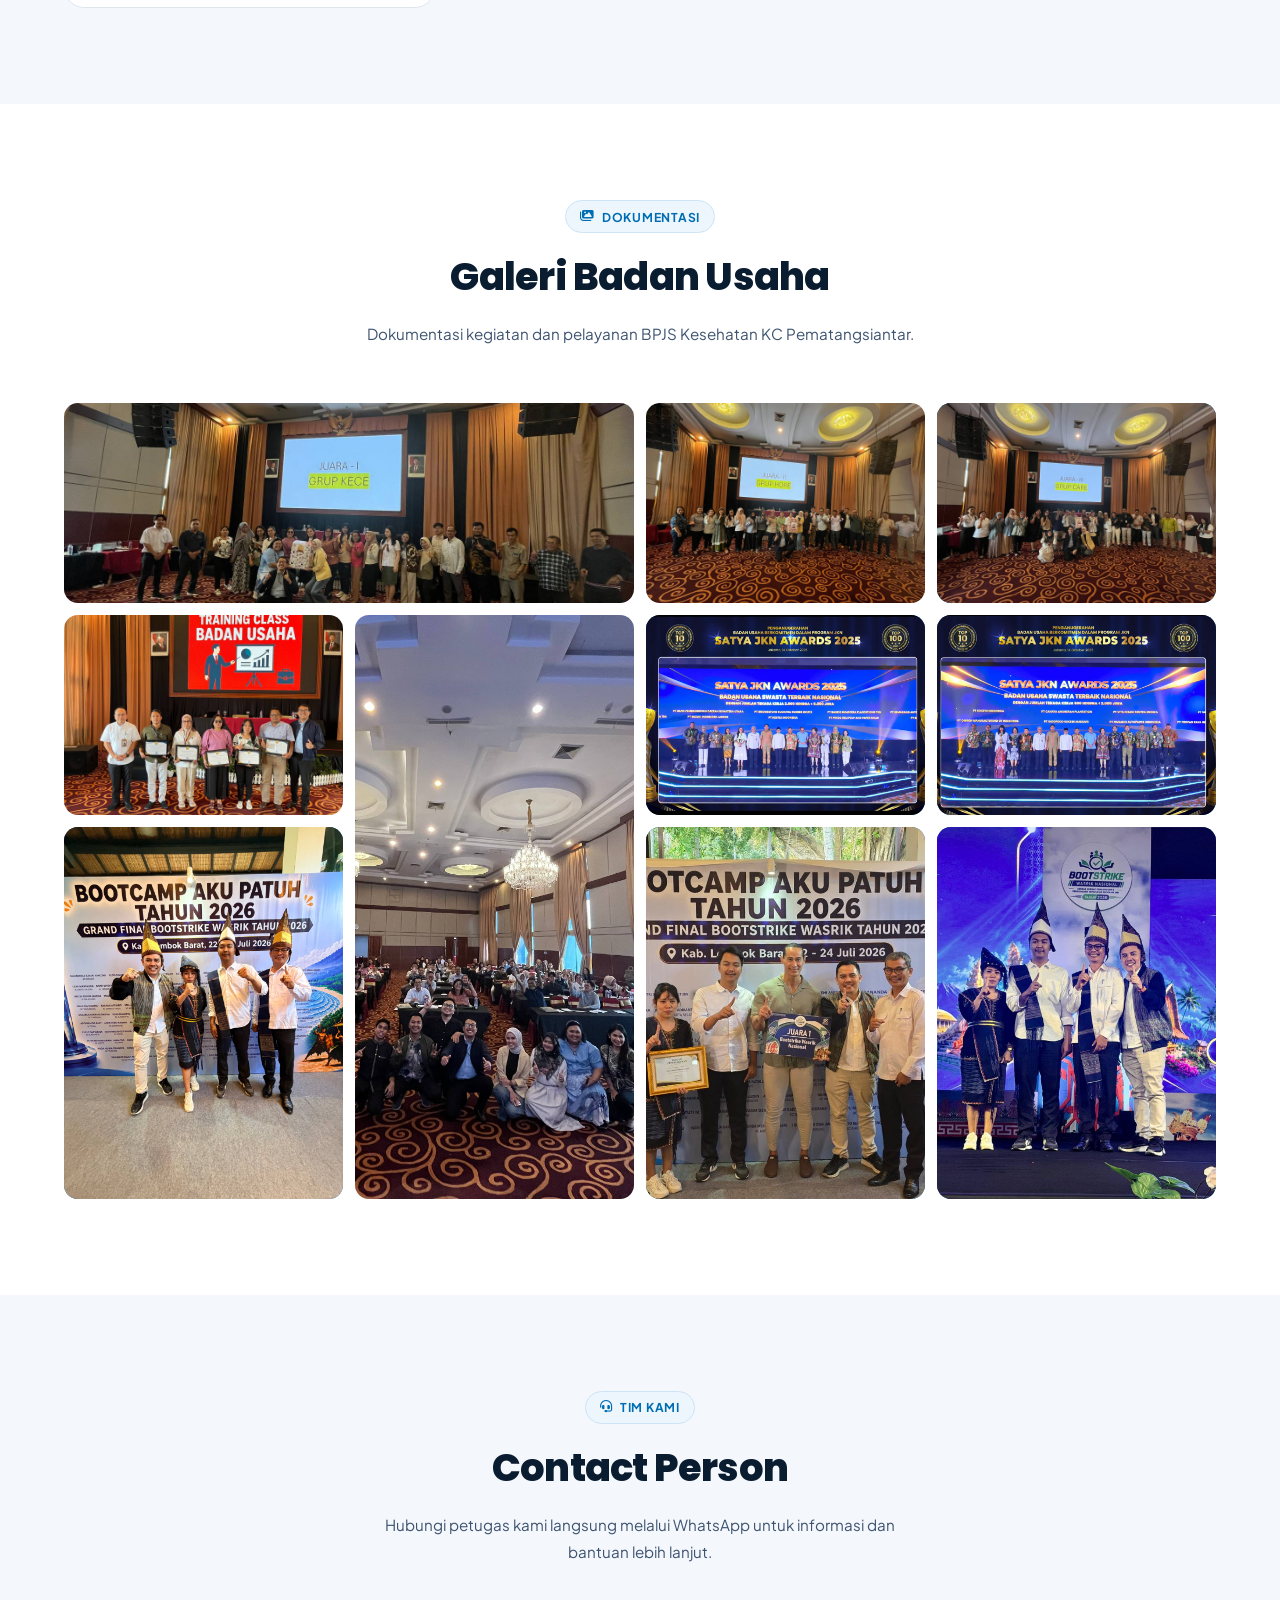
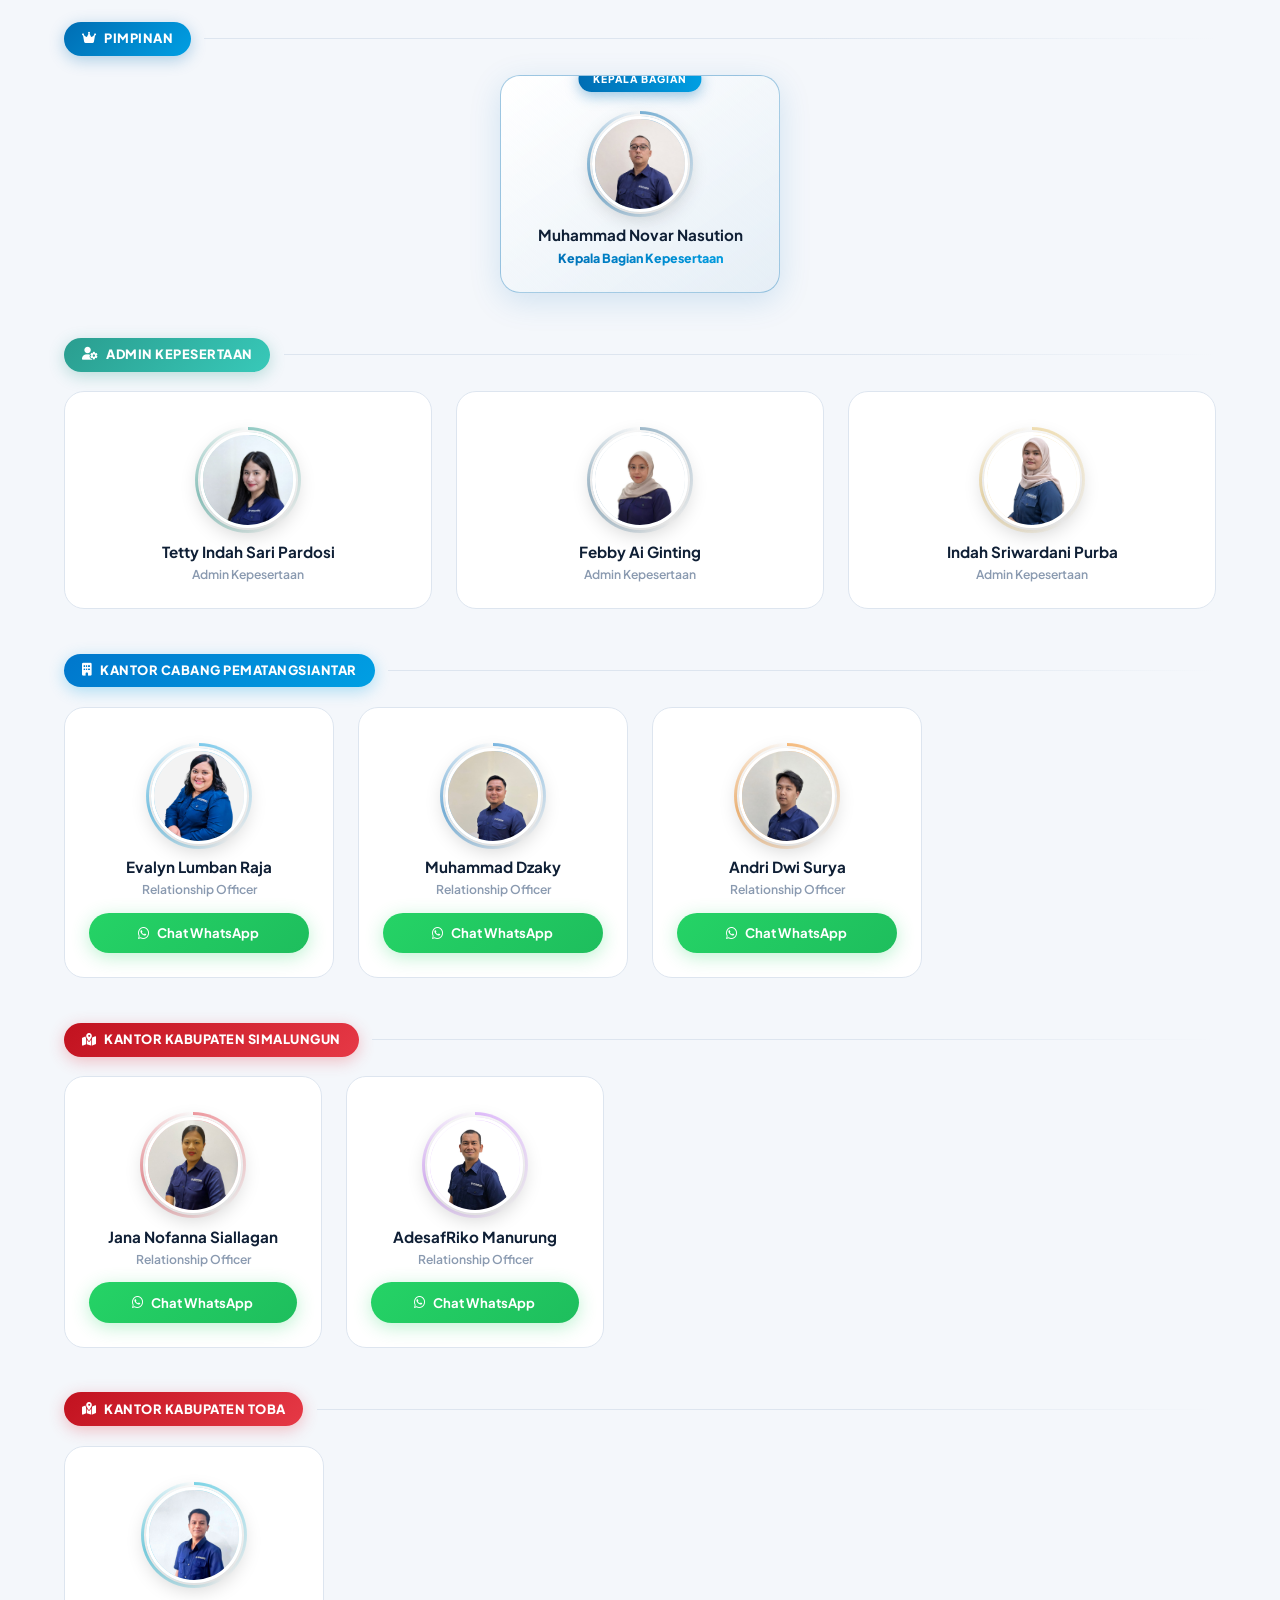
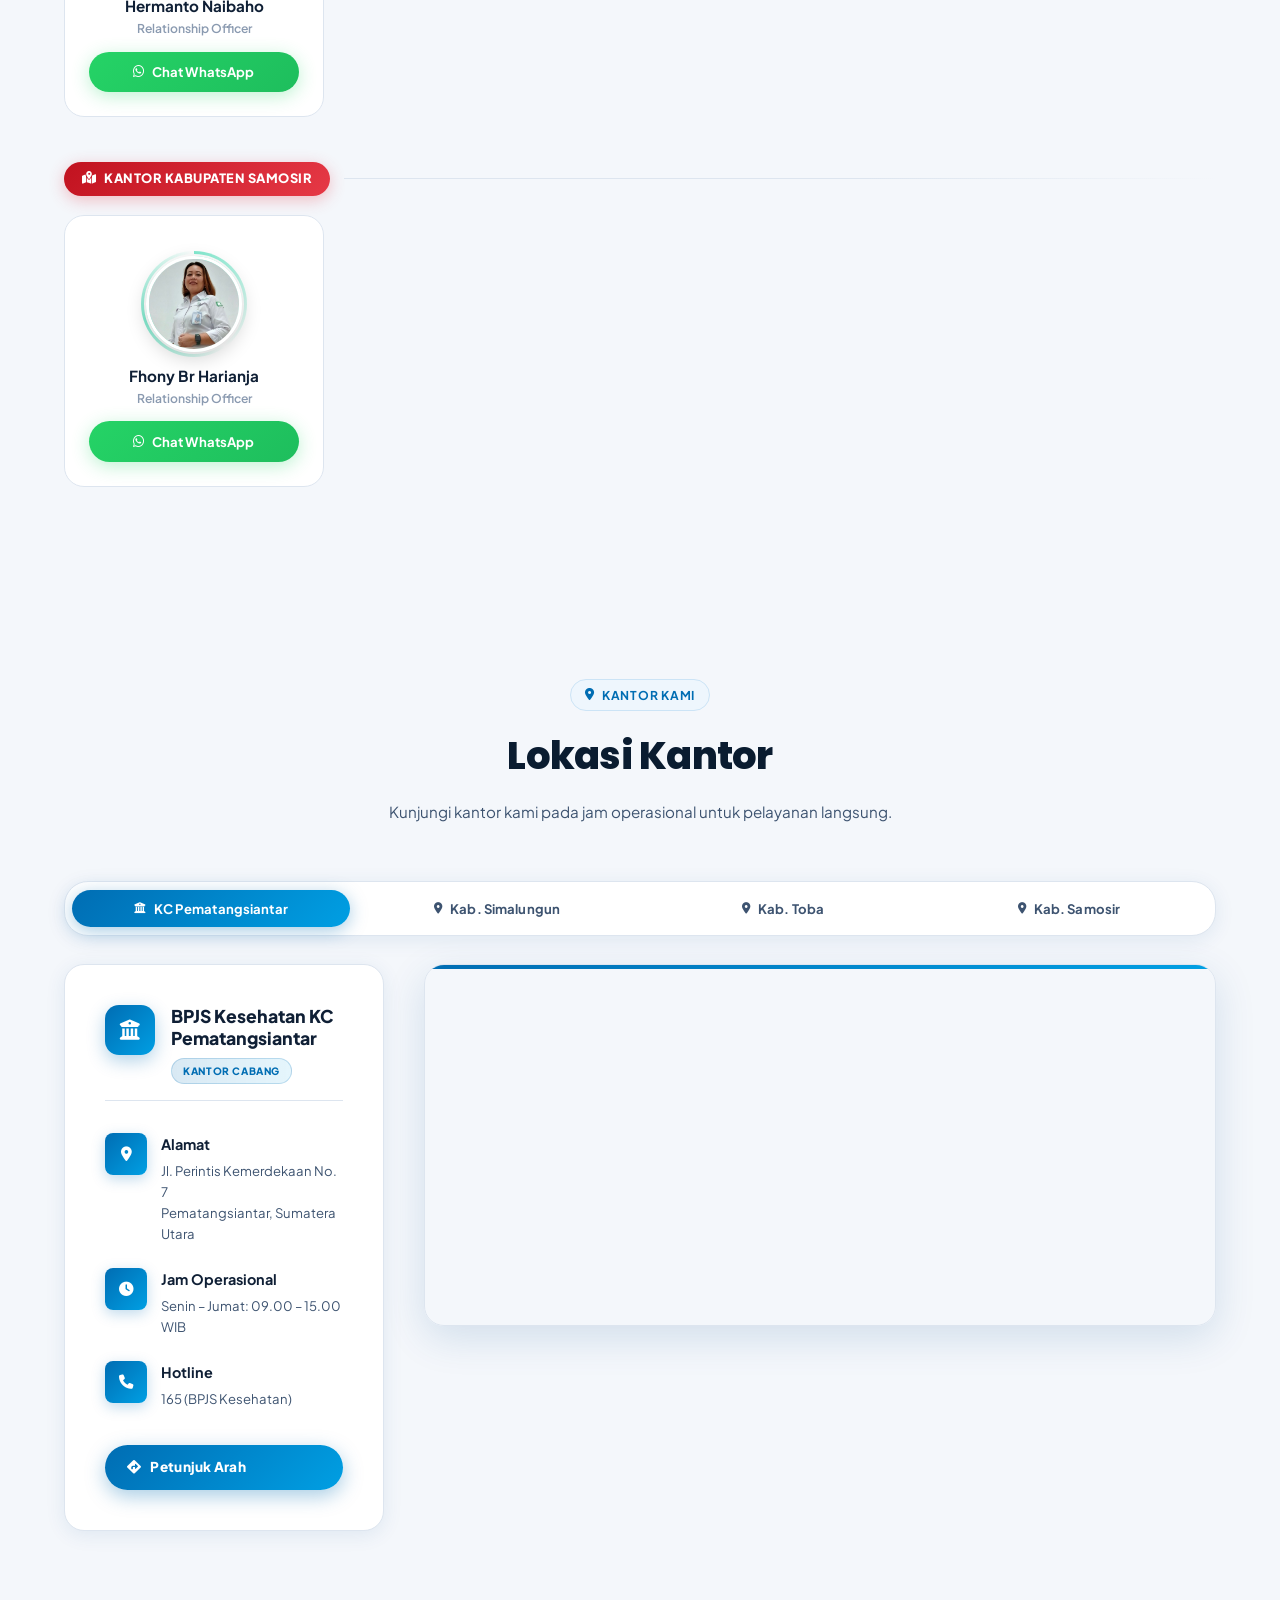
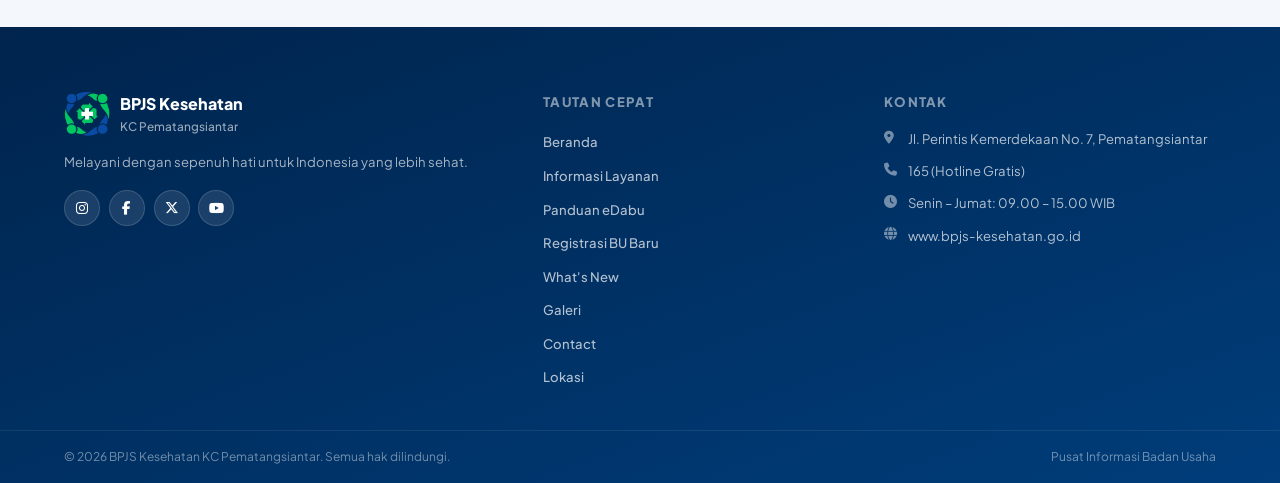
==== commit 506137c6: "Update index.html" ====
--- a/index.html
+++ b/index.html
@@ -776,7 +776,7 @@
              onerror="this.parentElement.classList.add('gal-fallback')"/>
         <div class="gal-overlay">
           <i class="fa-solid fa-magnifying-glass-plus"></i>
-          <span data-i18n="gal8_cap">Kunjungan Edukasi ke Badan Usaha</span>
+          <span data-i18n="gal8_cap">Bootstrike Wasrik Nasional 2026</span>
         </div>
       </div>
       <div class="gal-item" data-delay="420">
@@ -784,7 +784,7 @@
              onerror="this.parentElement.classList.add('gal-fallback')"/>
         <div class="gal-overlay">
           <i class="fa-solid fa-magnifying-glass-plus"></i>
-          <span data-i18n="gal9_cap">Pertemuan Koordinasi Bersama Badan Usaha</span>
+          <span data-i18n="gal9_cap">Bootstrike Wasrik Nasional 2026</span>
         </div>
       </div>
       <div class="gal-item" data-delay="480">
@@ -792,7 +792,7 @@
              onerror="this.parentElement.classList.add('gal-fallback')"/>
         <div class="gal-overlay">
           <i class="fa-solid fa-magnifying-glass-plus"></i>
-          <span data-i18n="gal10_cap">Monitoring dan Evaluasi Kepesertaan Badan Usaha</span>
+          <span data-i18n="gal10_cap">Bootstrike Wasrik Nasional 2026</span>
         </div>
       </div>
     </div>
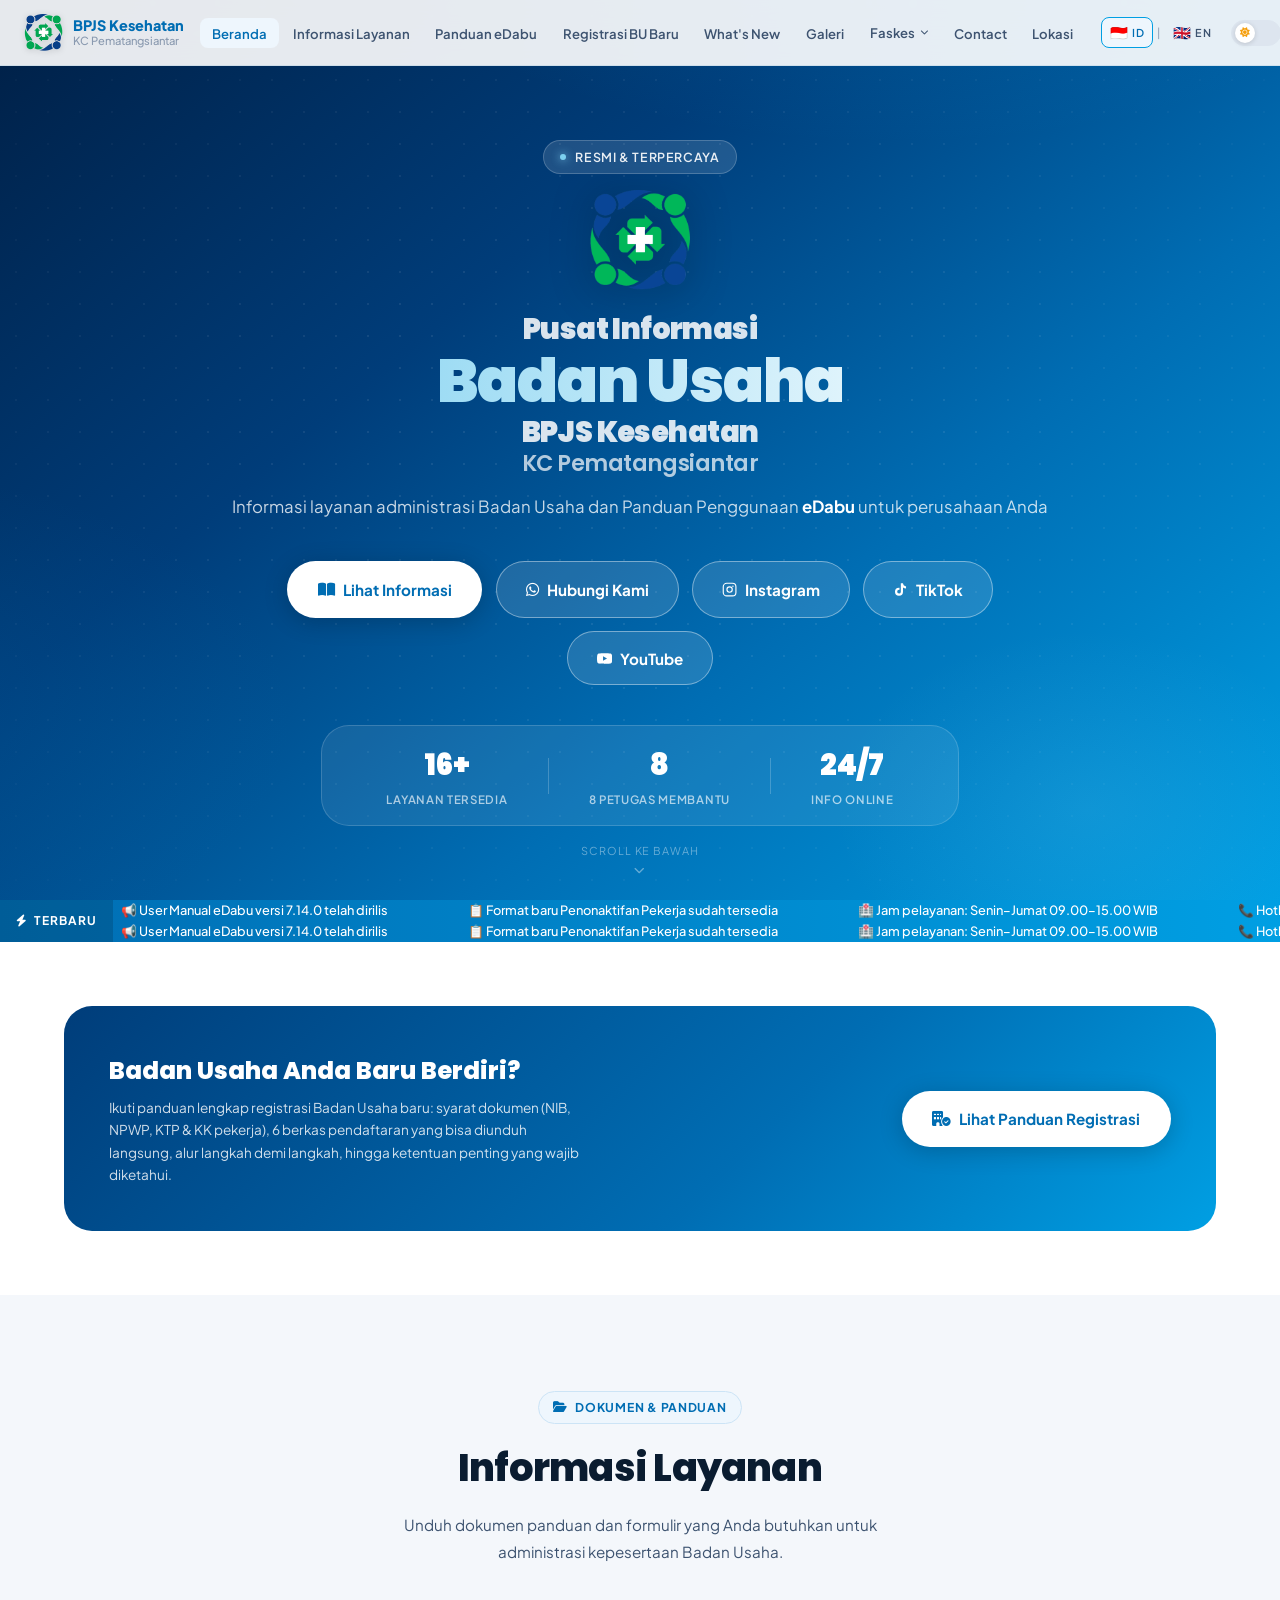
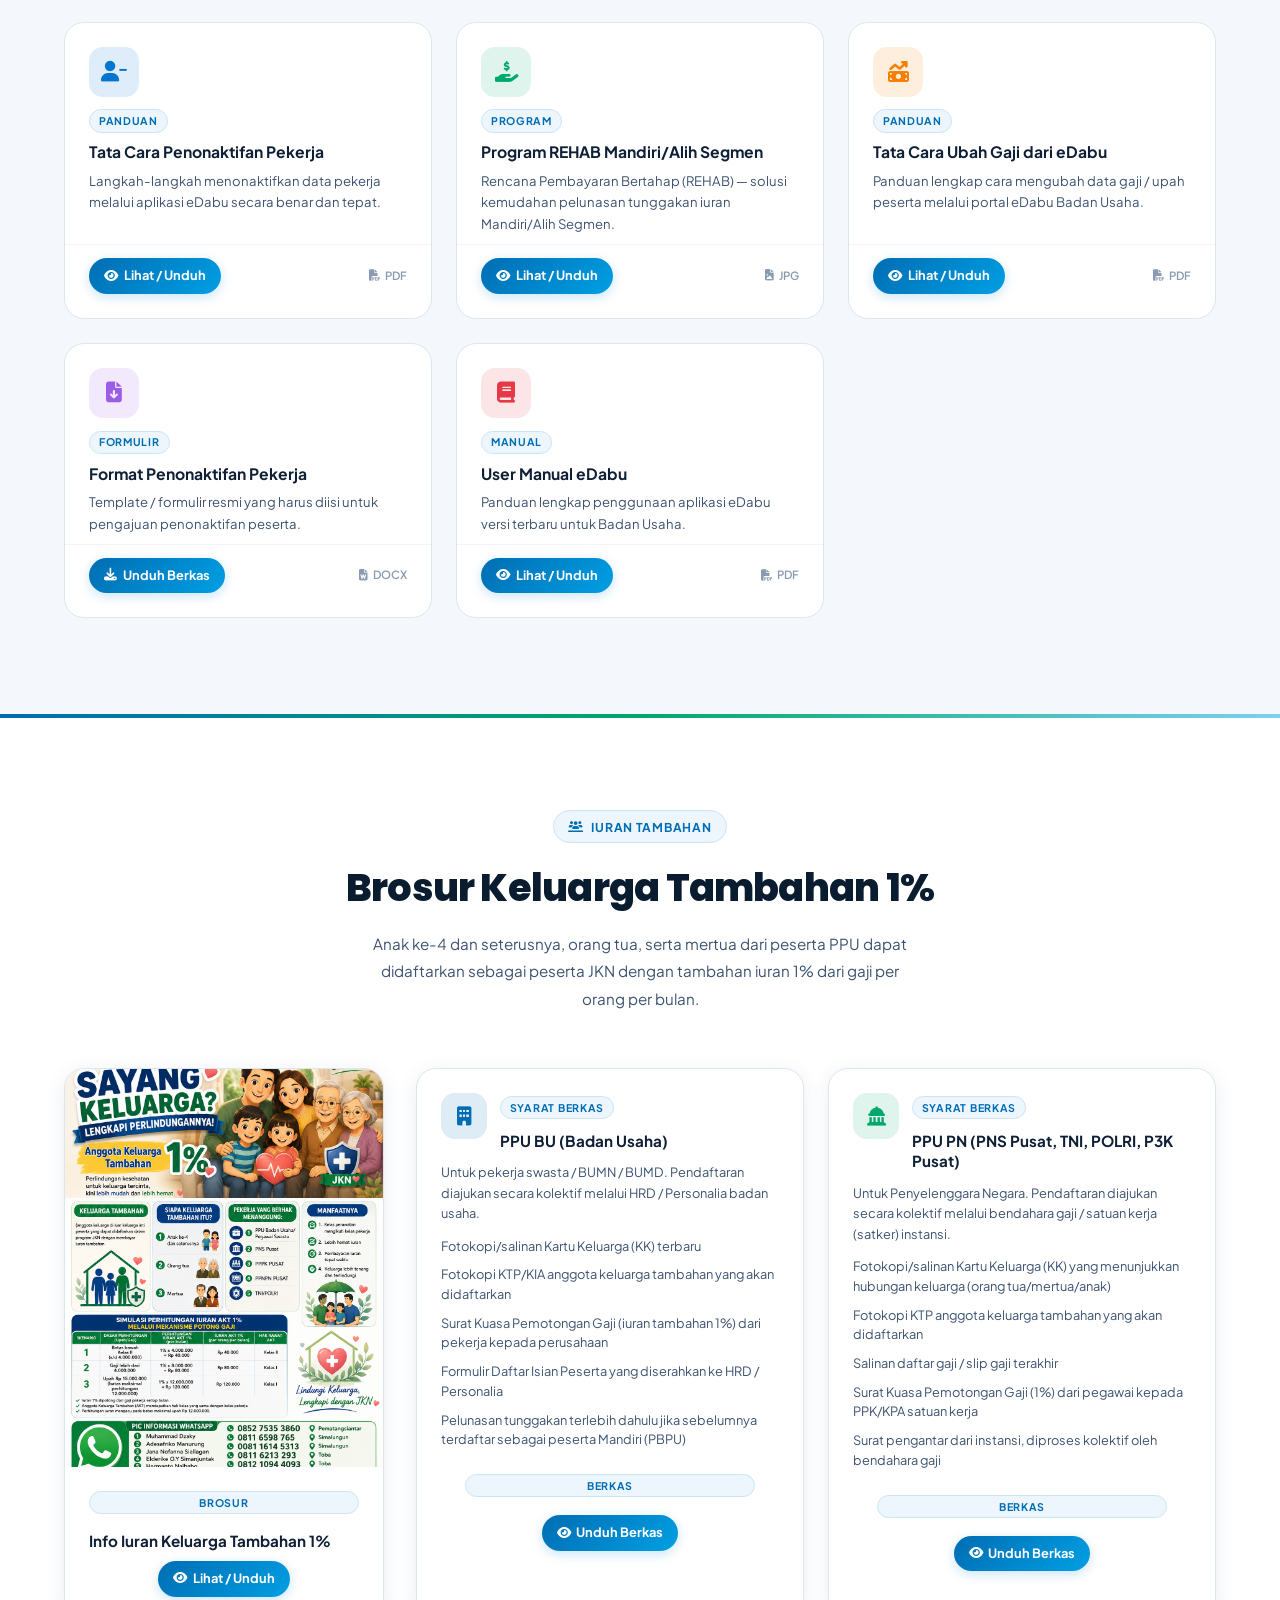
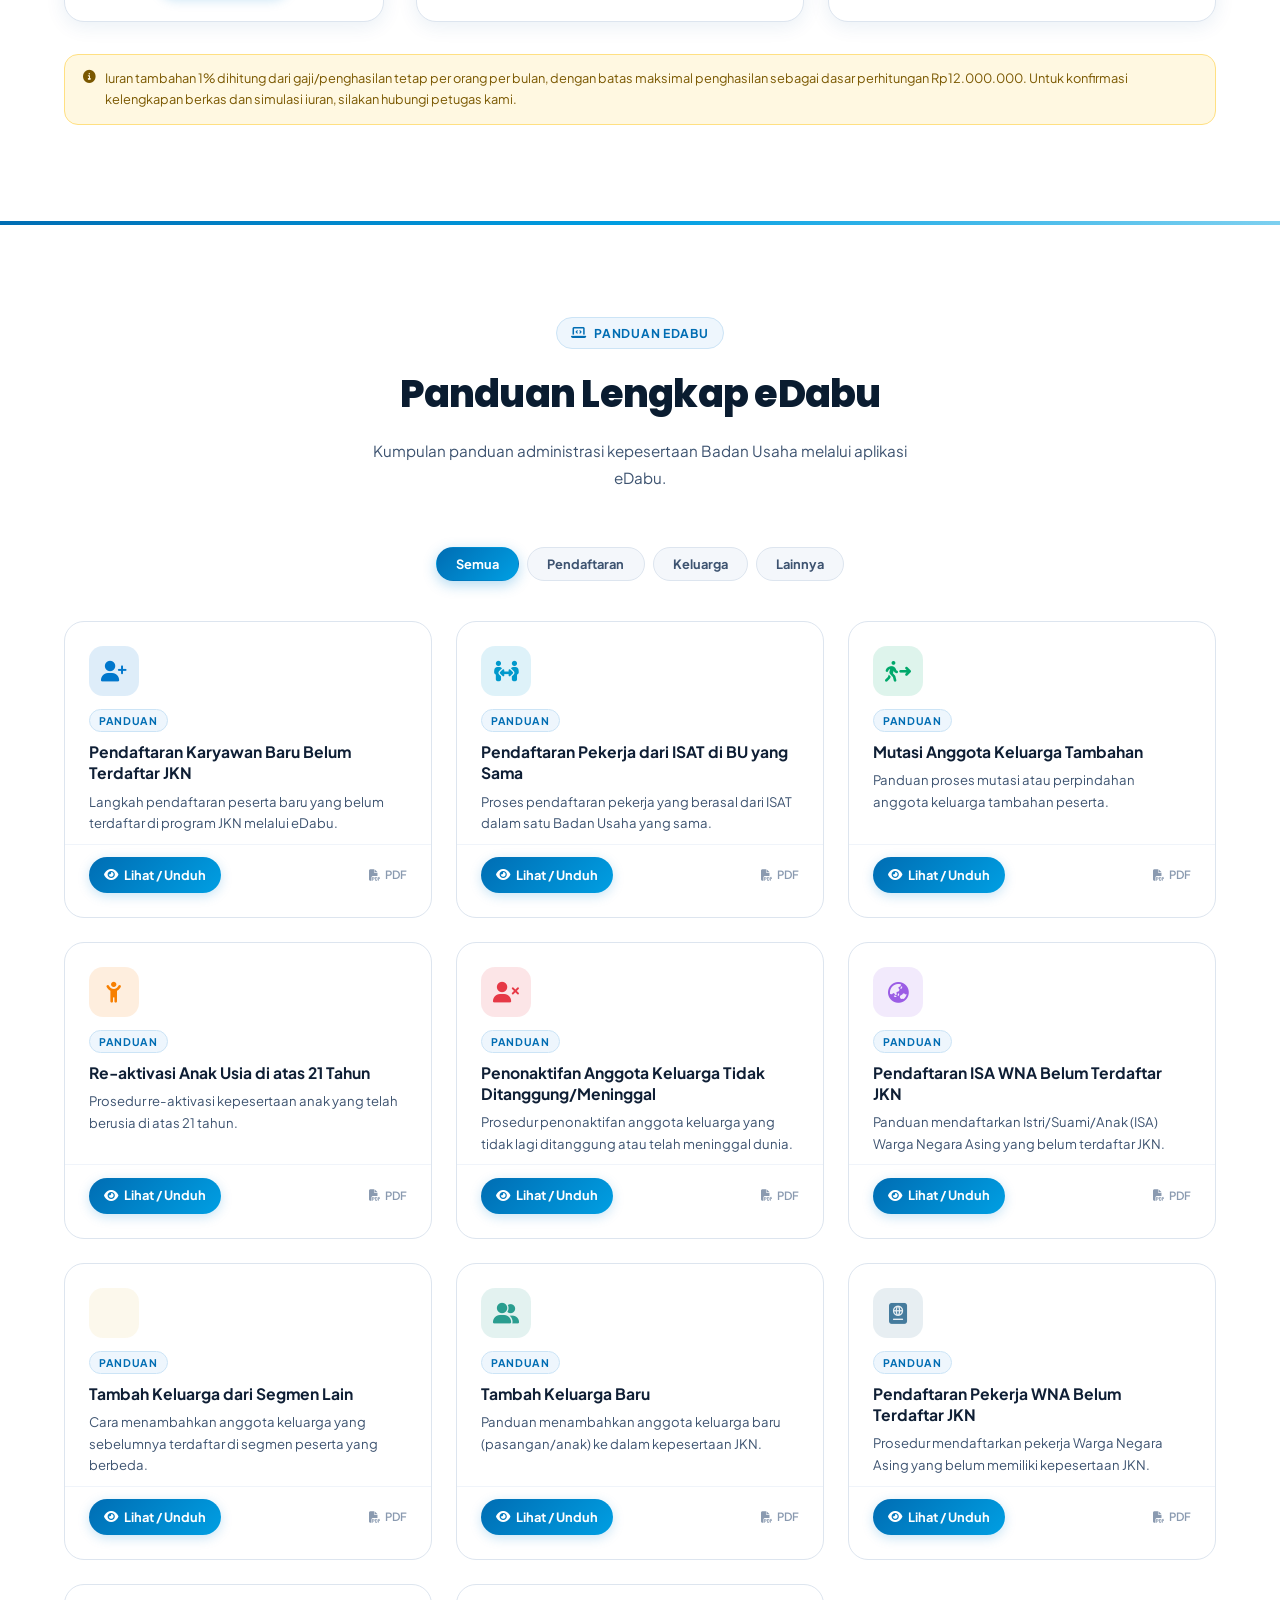
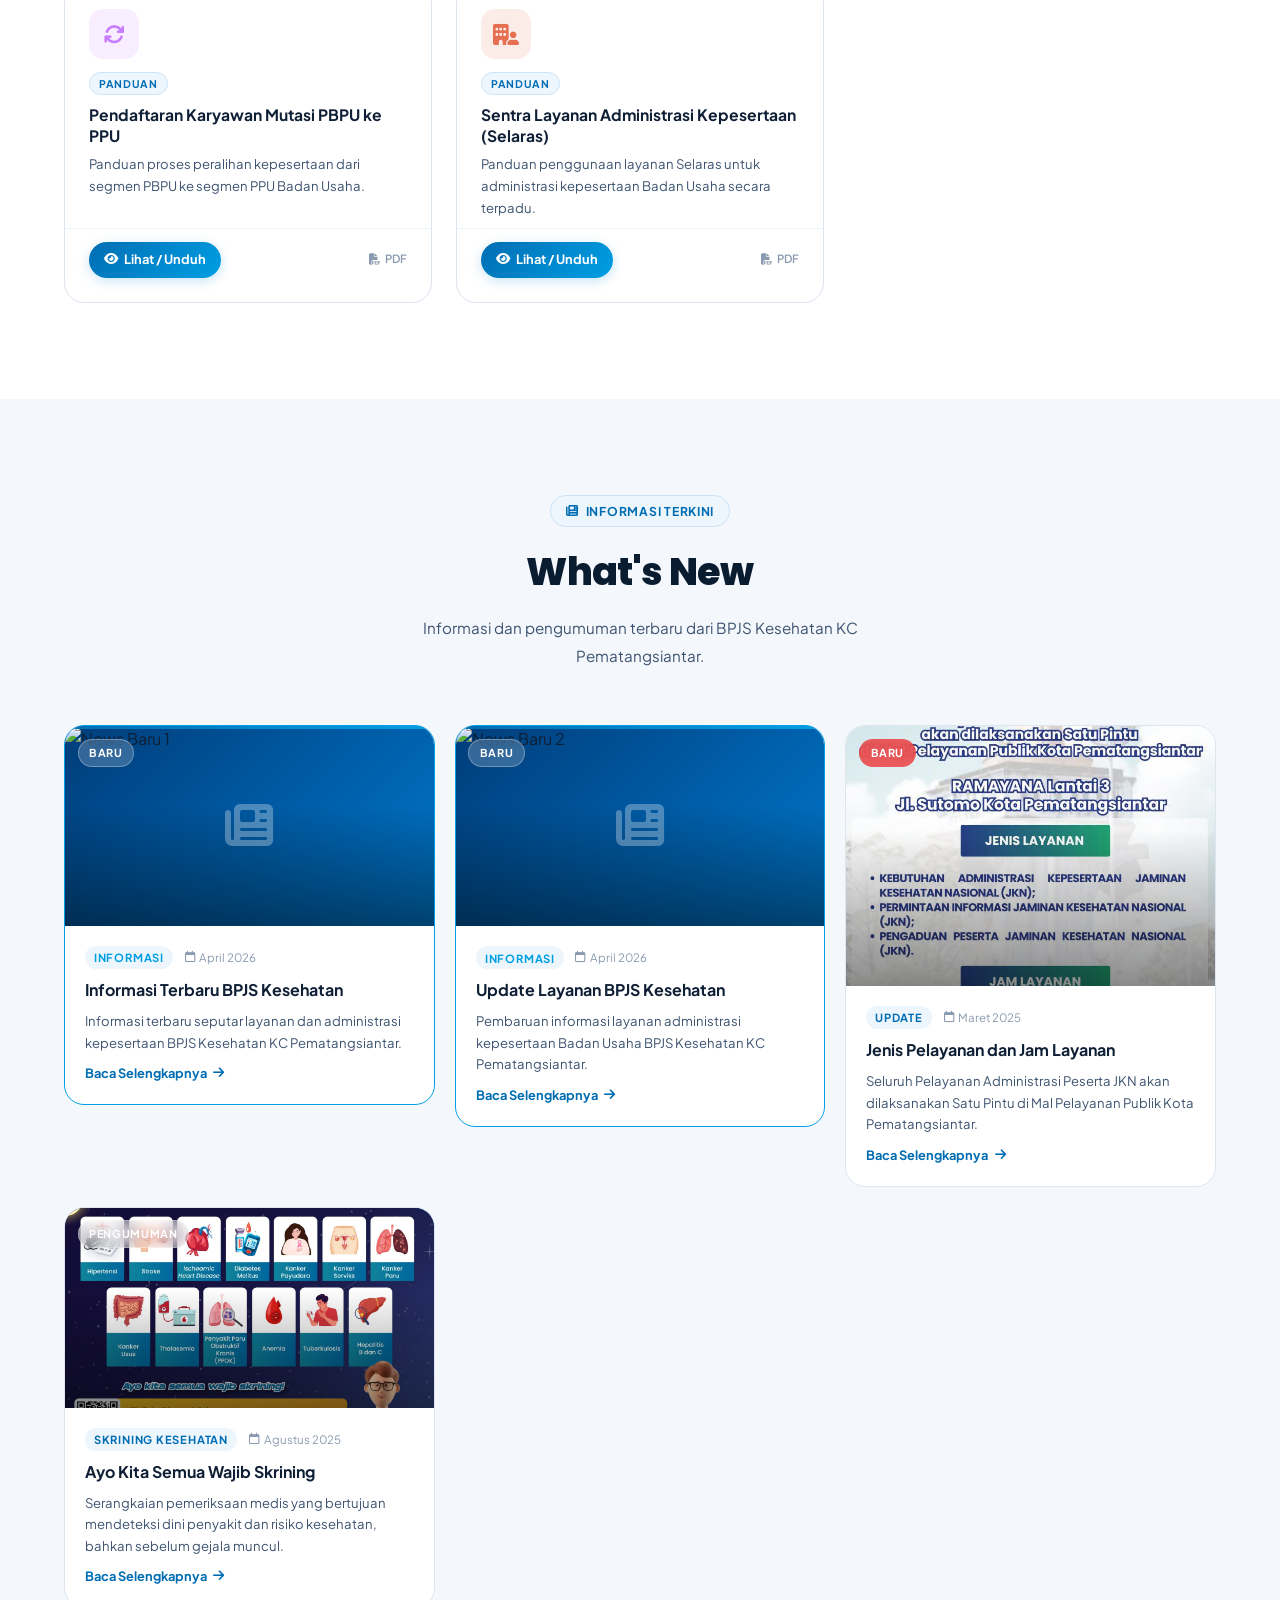
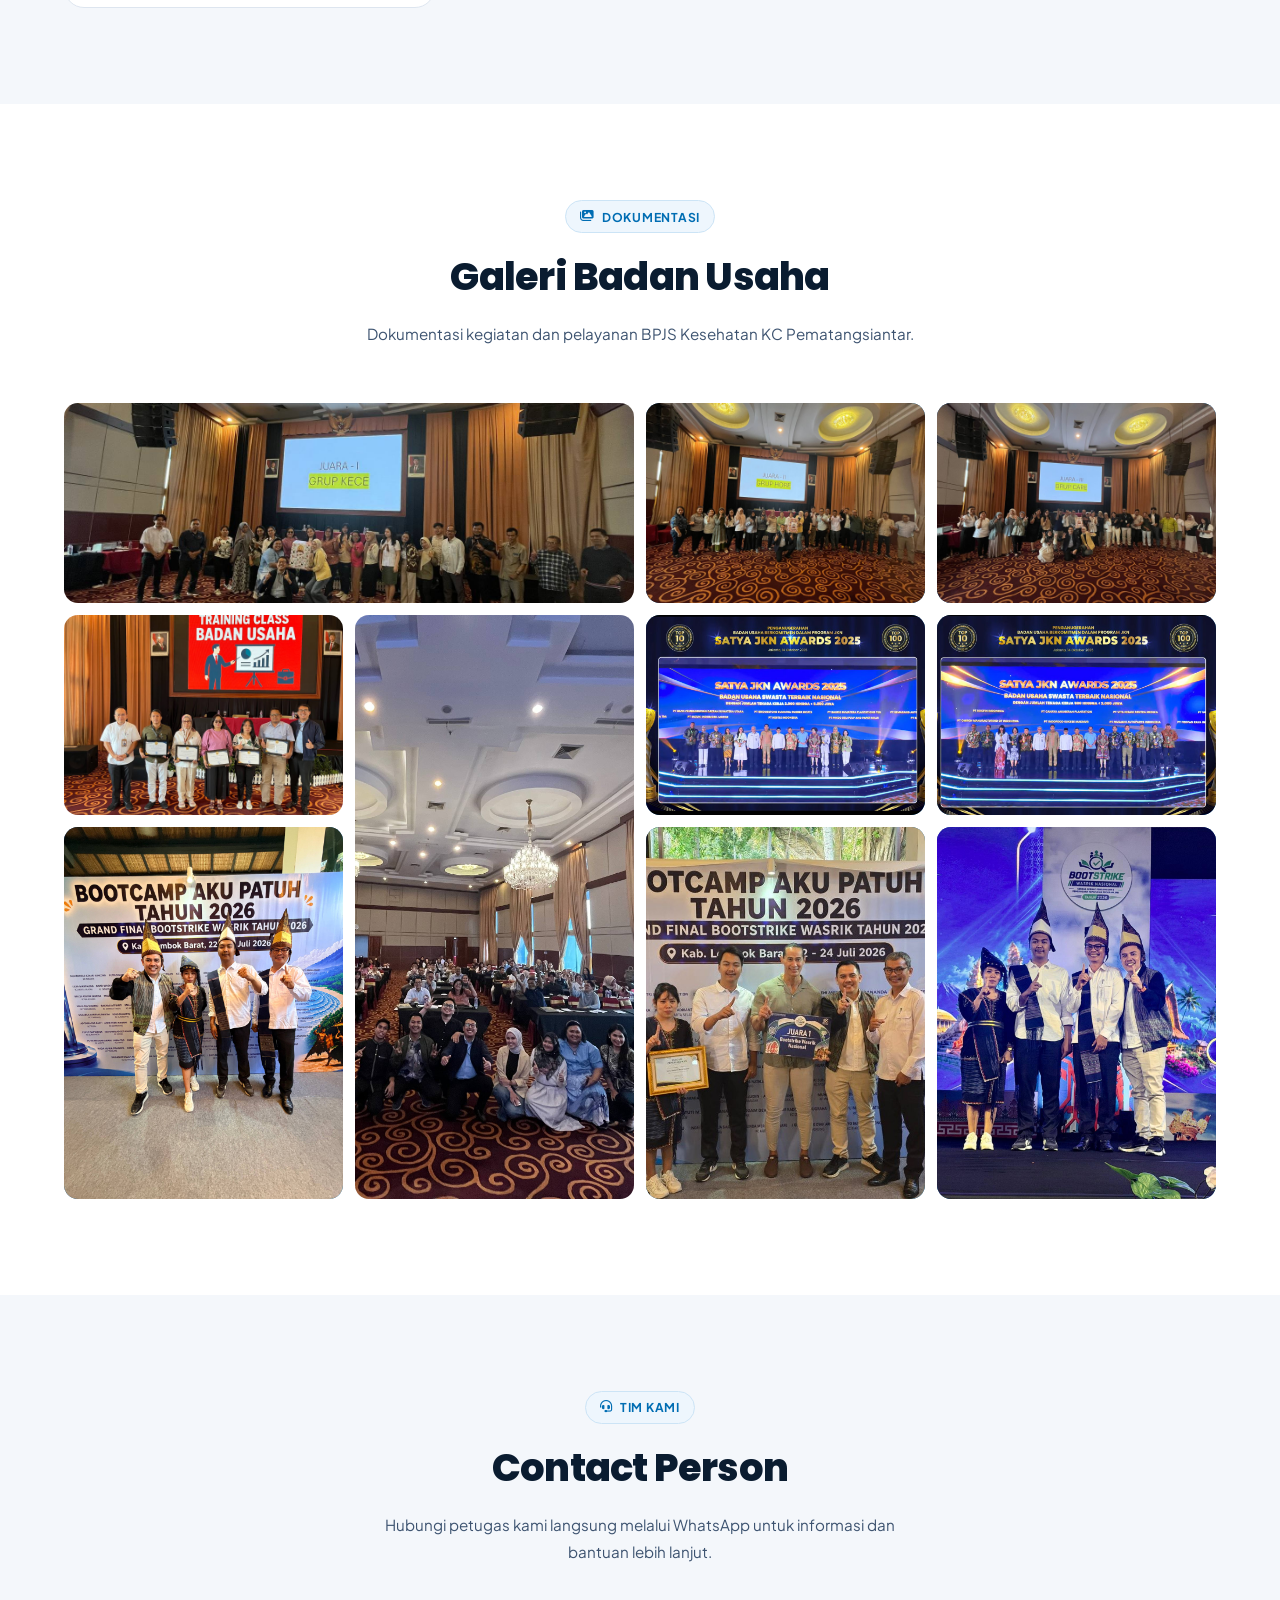
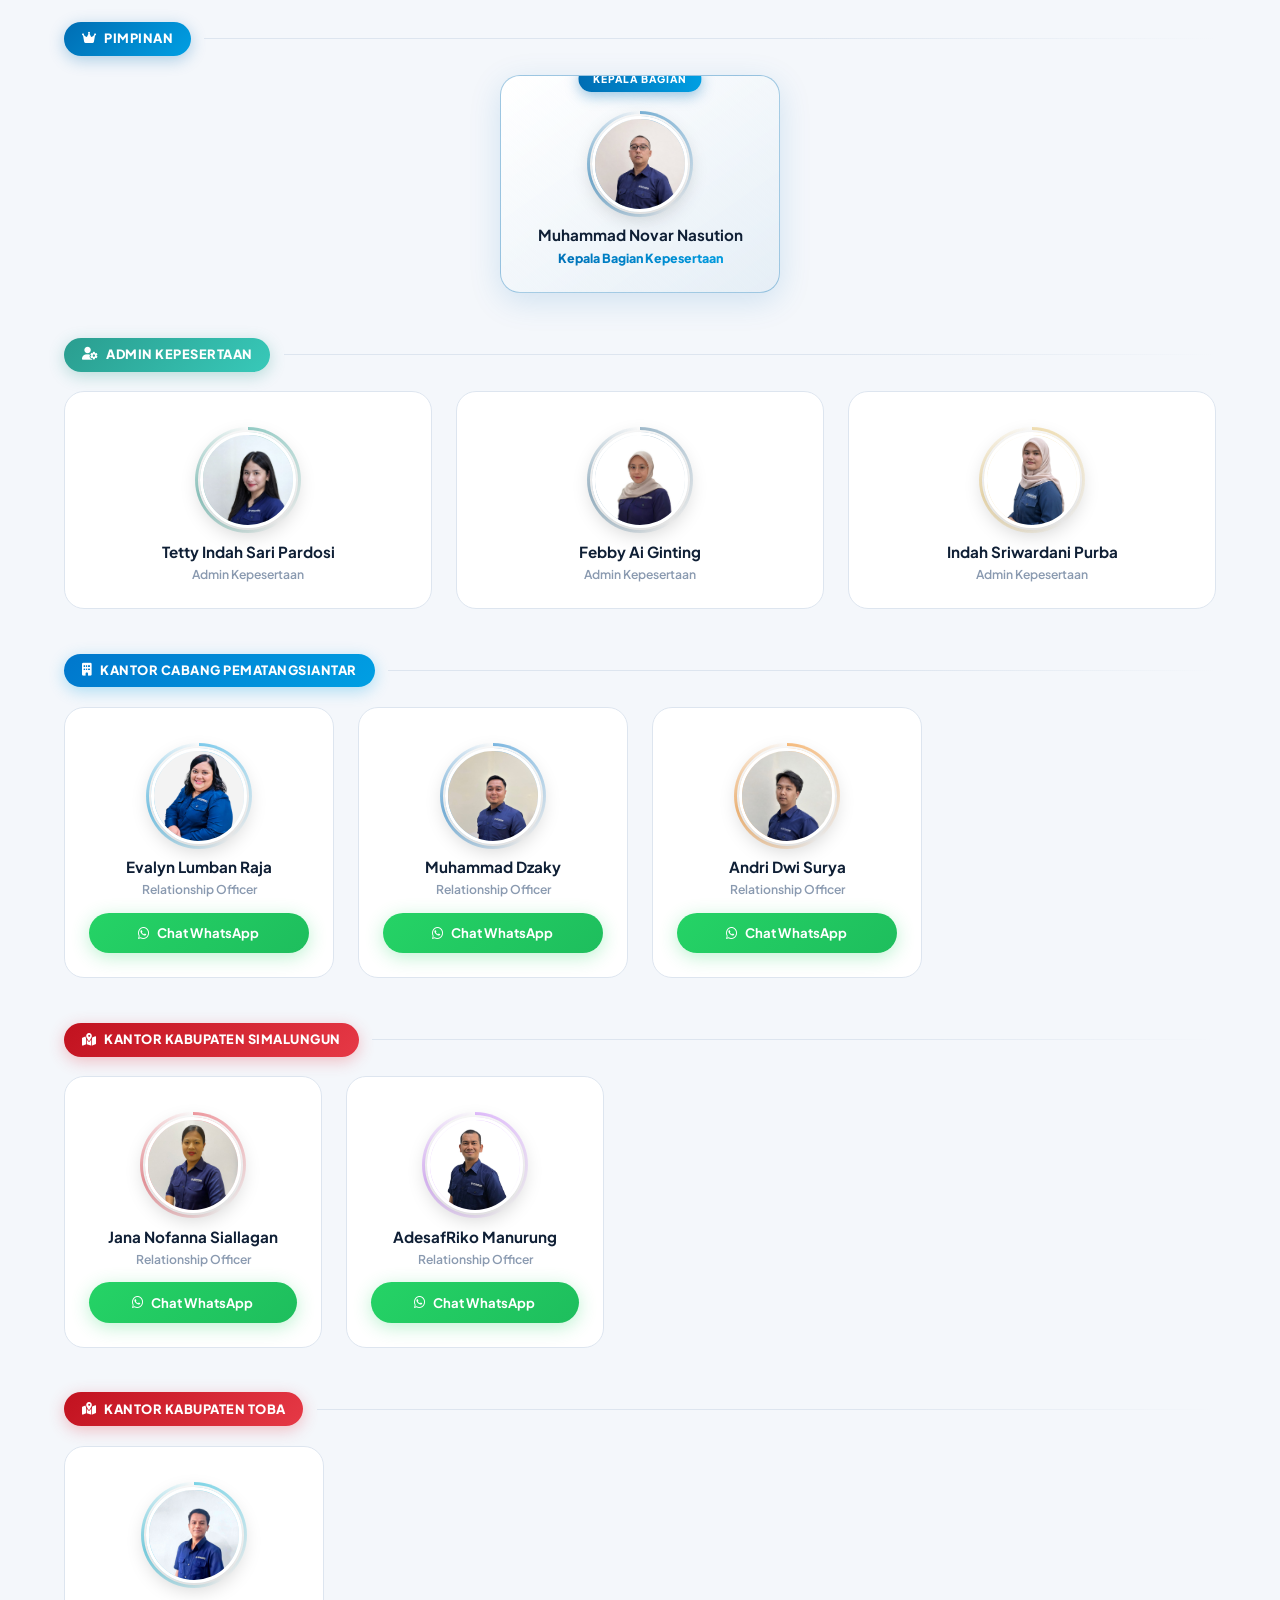
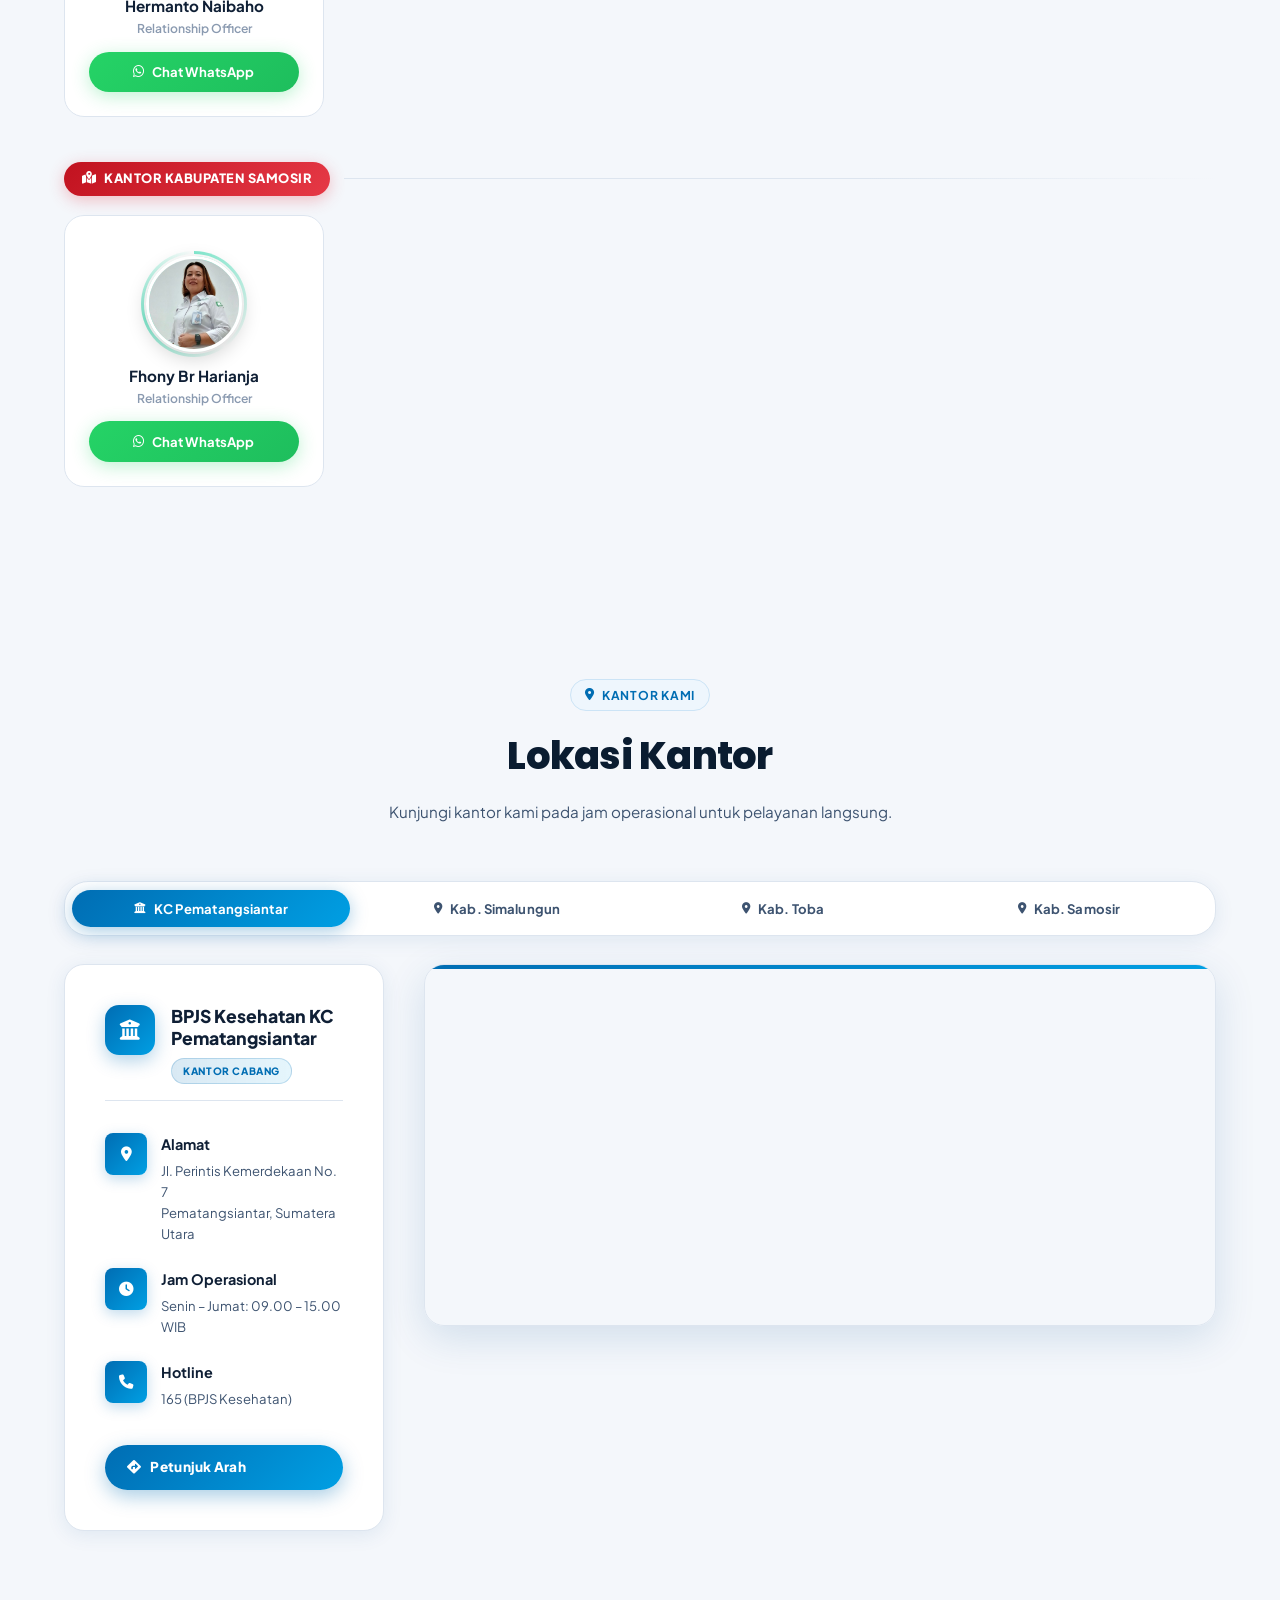
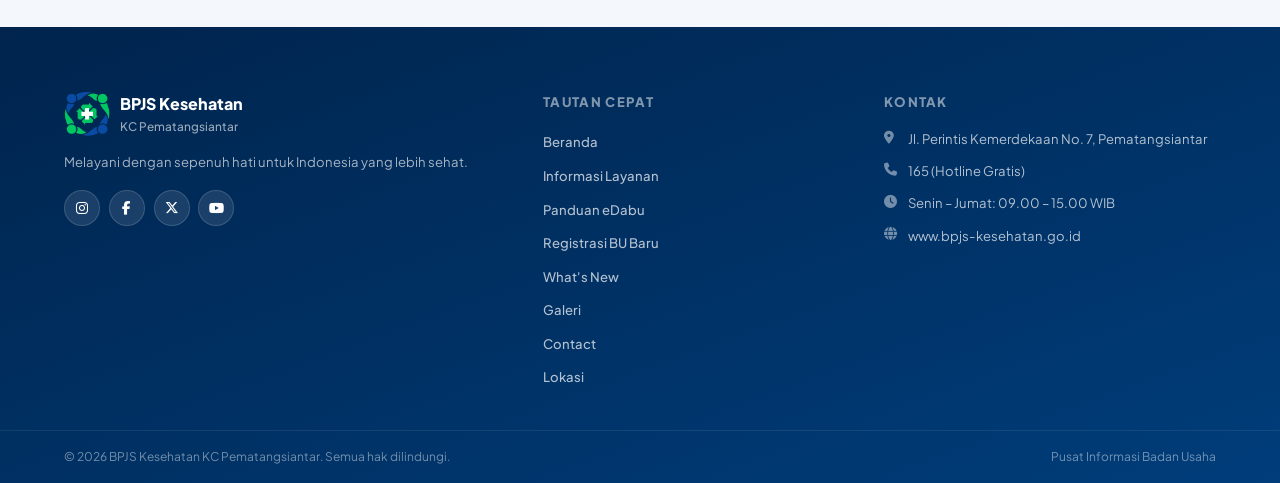
==== commit 60a315b1: "Add document download section and update WhatsApp link Added a new section for document download and" ====
--- a/index.html
+++ b/index.html
@@ -392,6 +392,11 @@
             <li data-i18n="keltam_pn_4"><i class="fa-solid fa-circle-check"></i> Surat Kuasa Pemotongan Gaji (1%) dari pegawai kepada PPK/KPA satuan kerja</li>
             <li data-i18n="keltam_pn_5"><i class="fa-solid fa-circle-check"></i> Surat pengantar dari instansi, diproses kolektif oleh bendahara gaji</li>
           </ul>
+          <div class="keltam-brosur-body">
+          <span align="center" class="card-tag" data-i18n="tag_berkasbu">Berkas</span>
+          <center><a href="files/ppubu1.docx" target="_blank" class="btn-card keltambu-brosur-btn">
+            <i class="fa-solid fa-eye"></i> <span data-i18n="btn_download">Download Berkas</span></a></center>
+          </div>
         </div>
       </div>
     </div>
@@ -981,7 +986,7 @@
           <h3 data-i18n="ro_sml2_name">AdesafRiko Manurung</h3>
           <p class="contact-role" data-i18n="role_officer">Relationship Officer</p>
         </div>
-        <a href="https://wa.me/628116208527" target="_blank" class="btn-whatsapp">
+        <a href="https://wa.me/628116598765" target="_blank" class="btn-whatsapp">
           <i class="fa-brands fa-whatsapp"></i><span data-i18n="btn_wa">Chat WhatsApp</span>
         </a>
       </div>
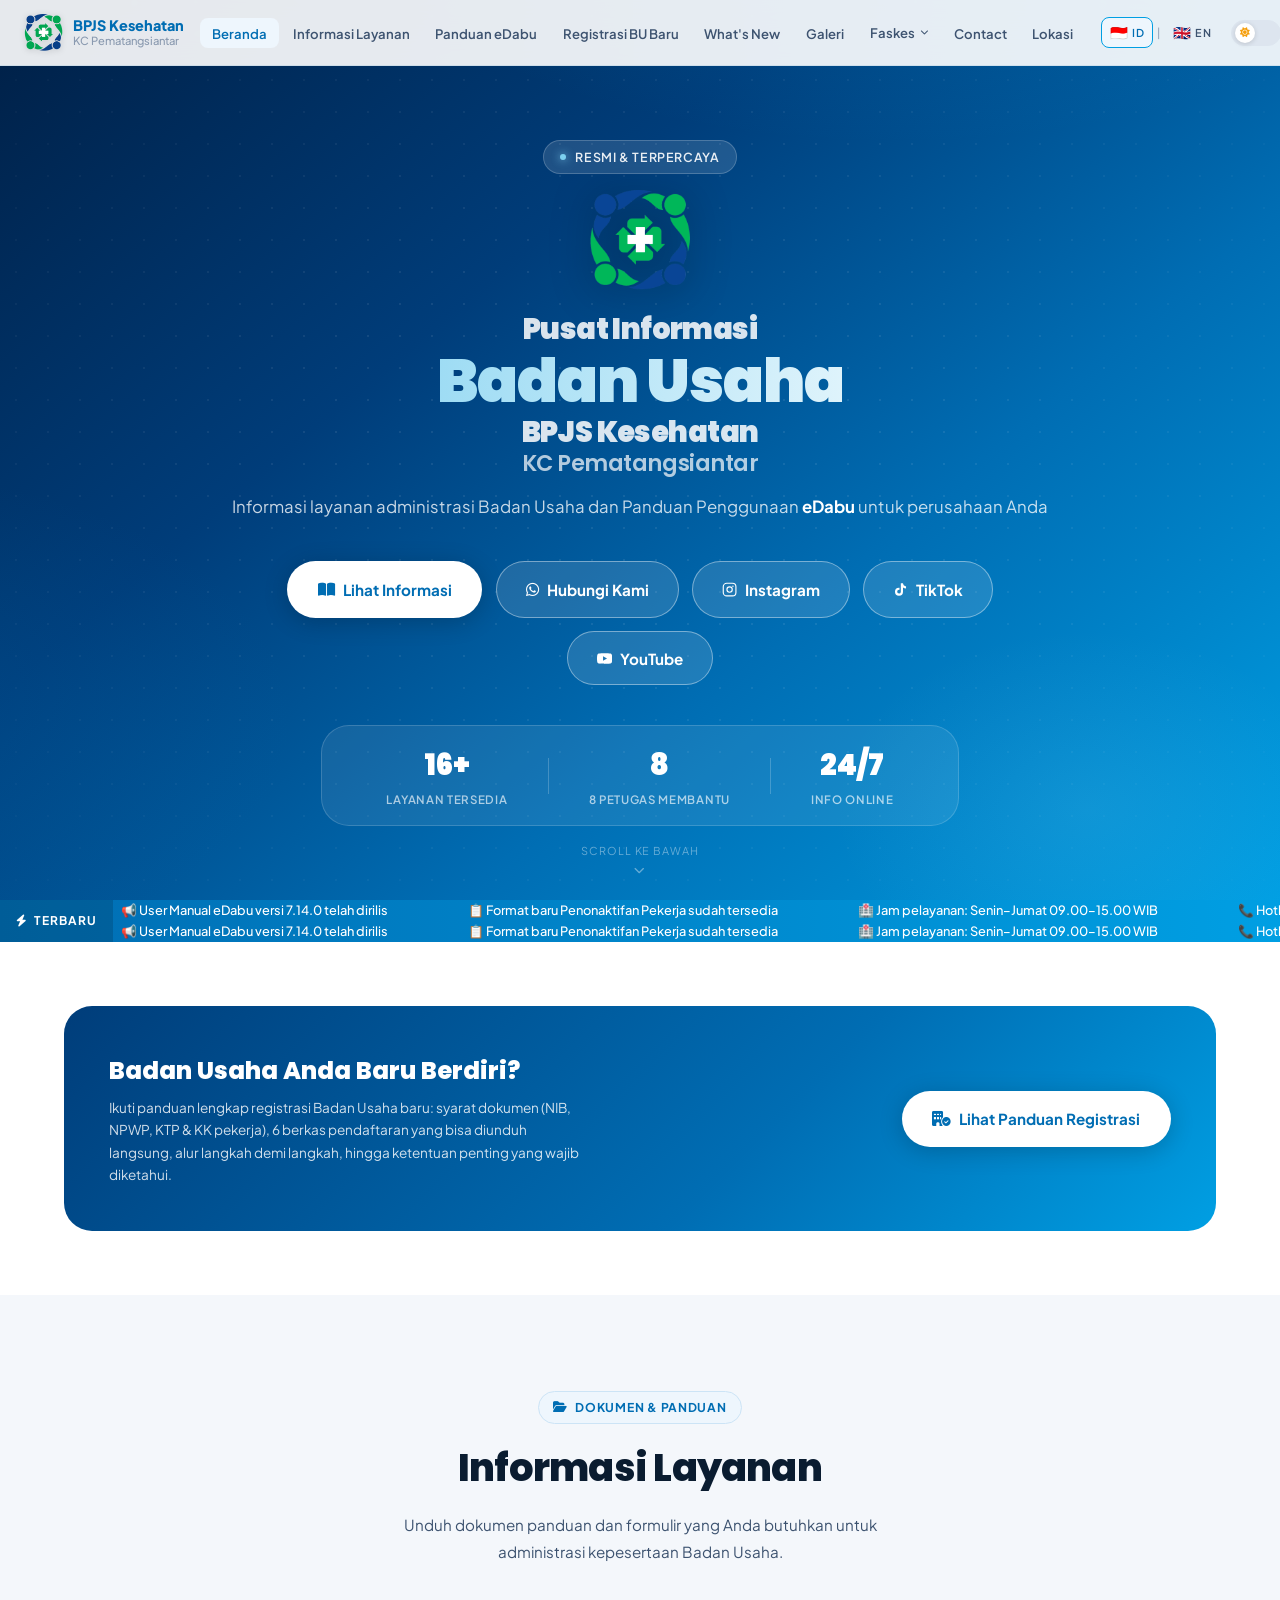
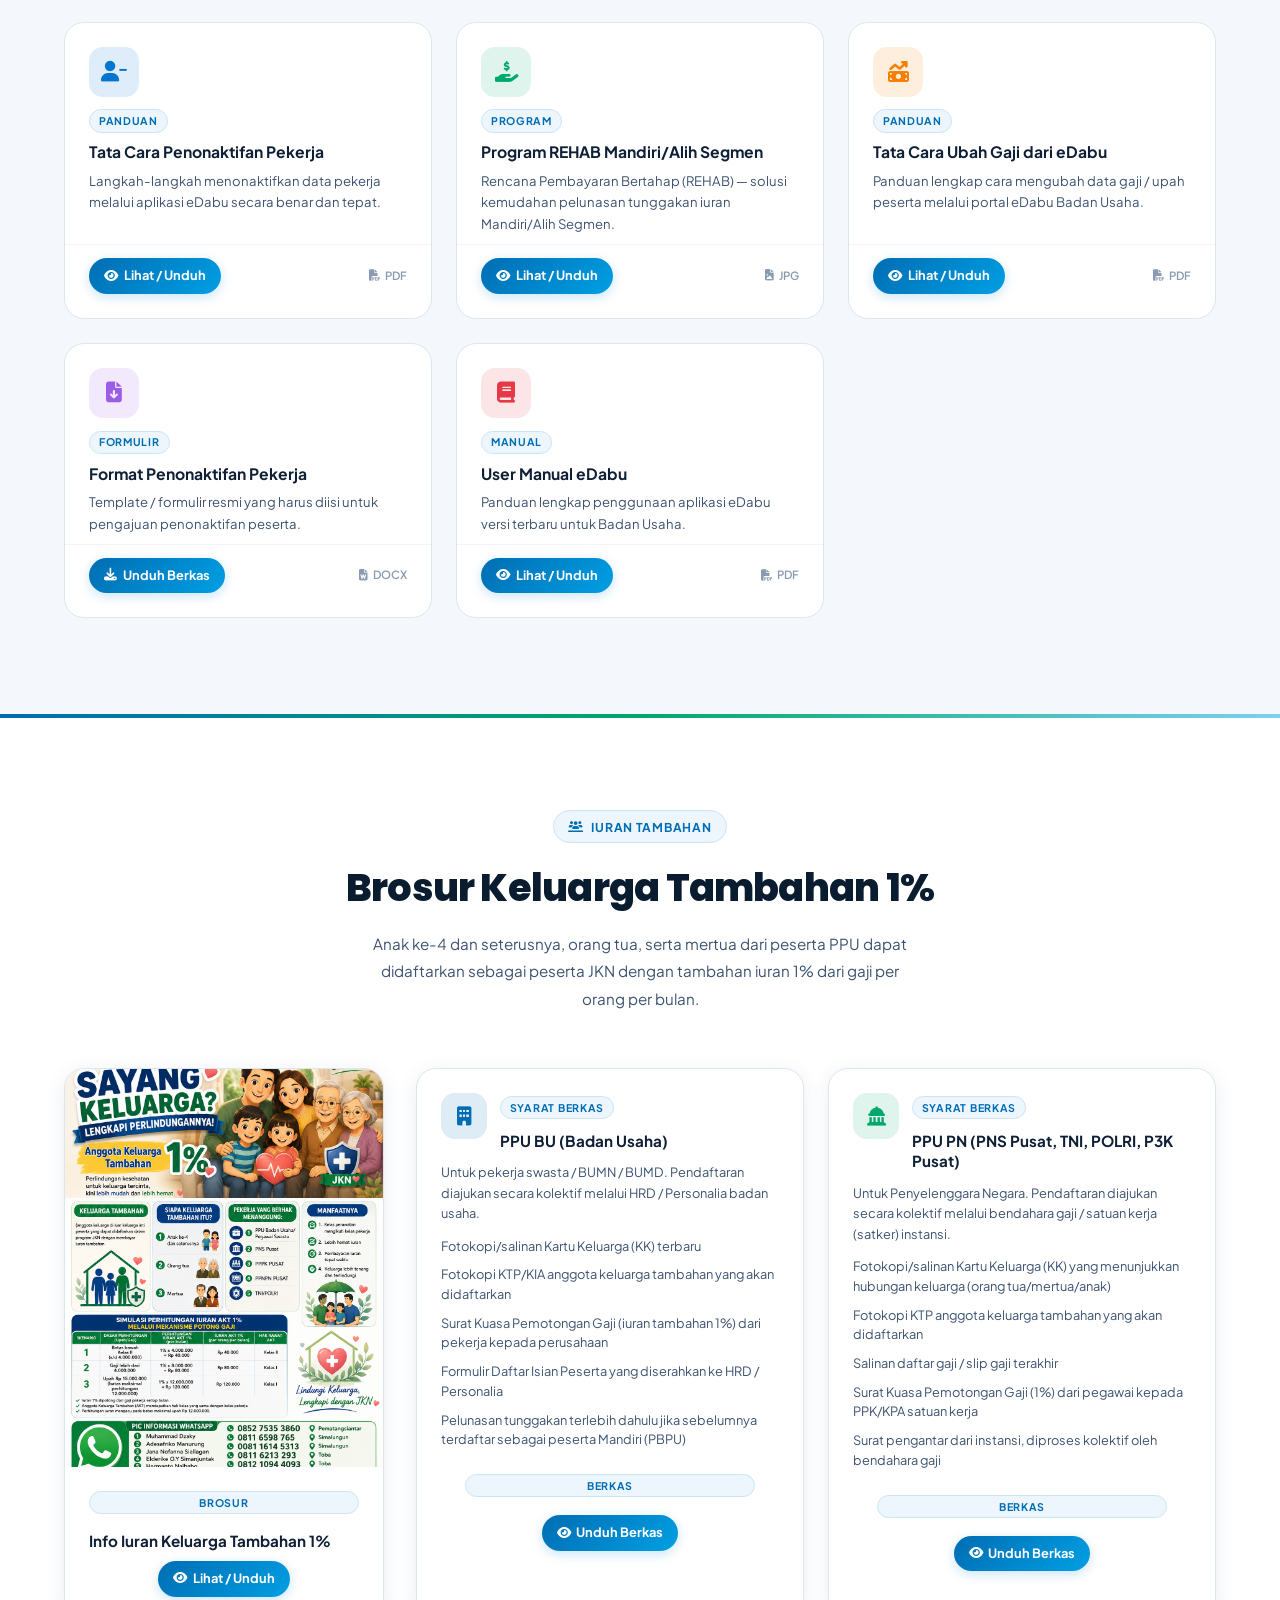
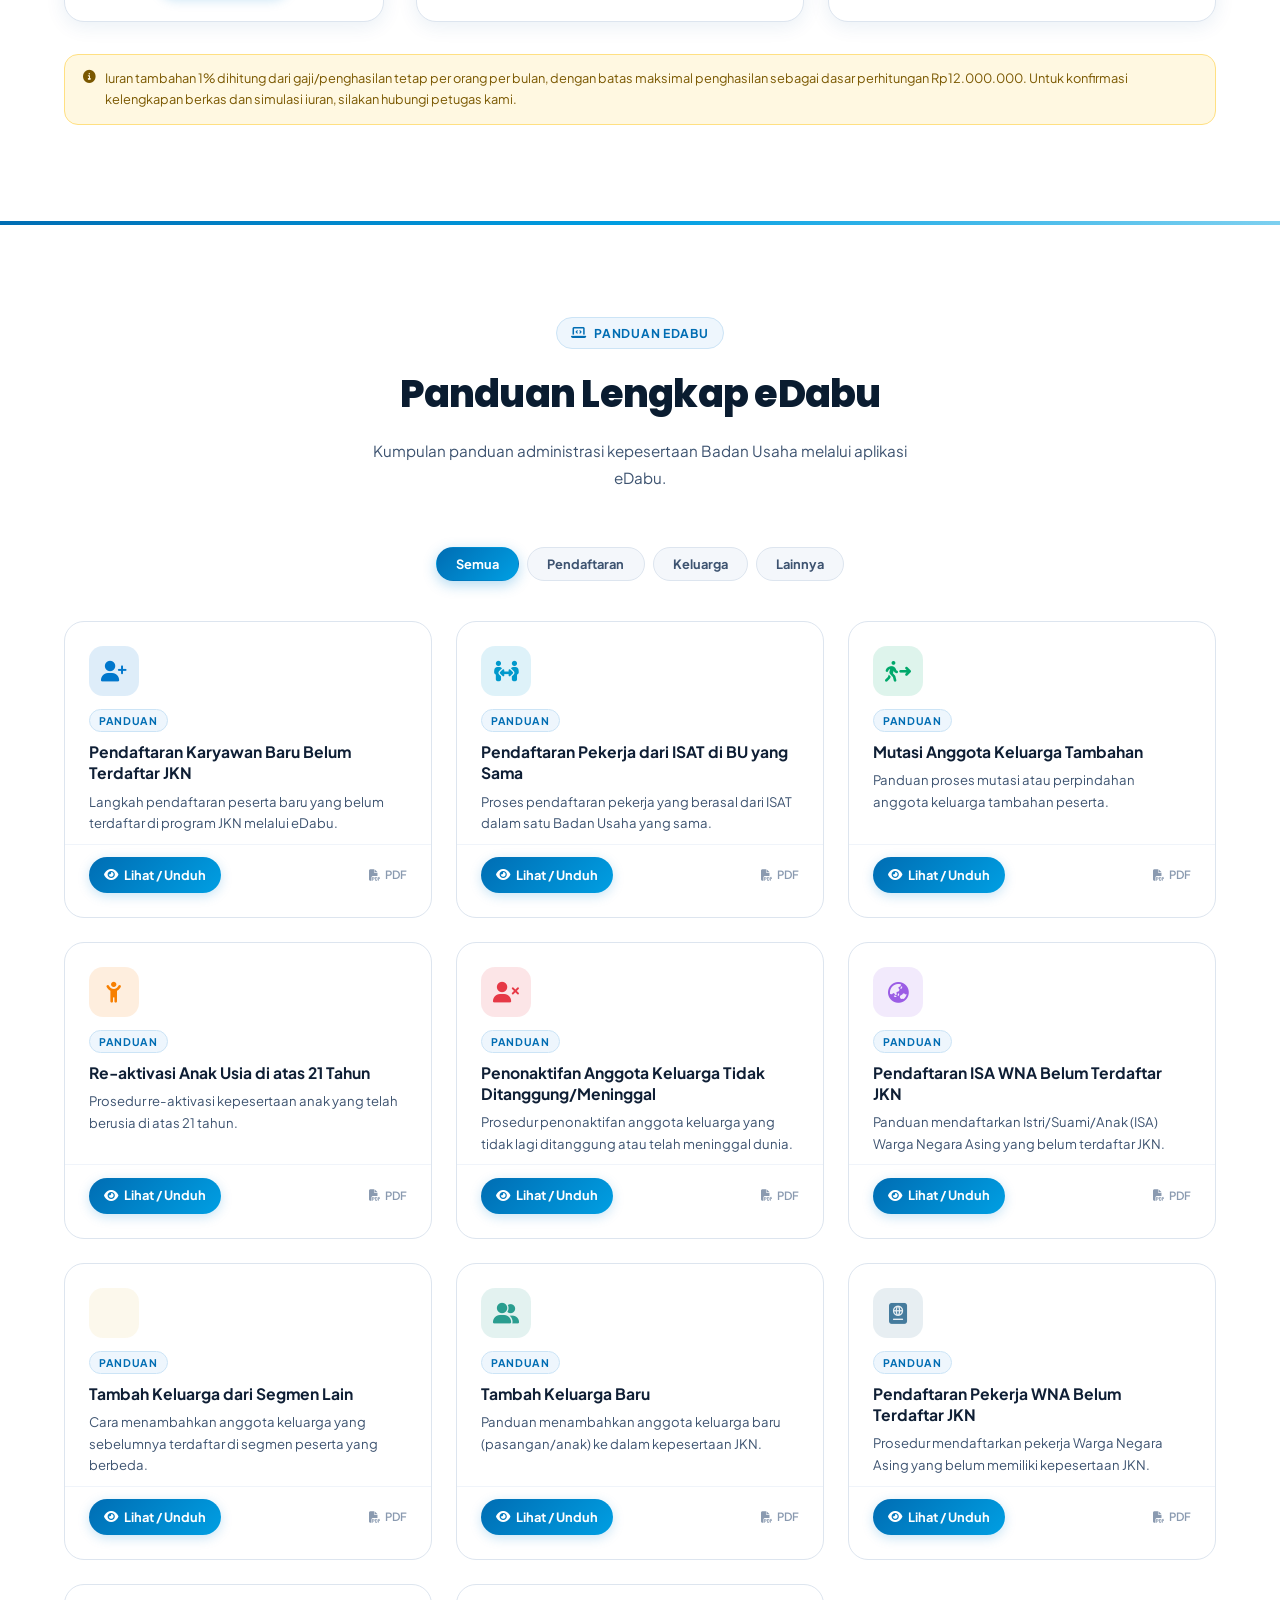
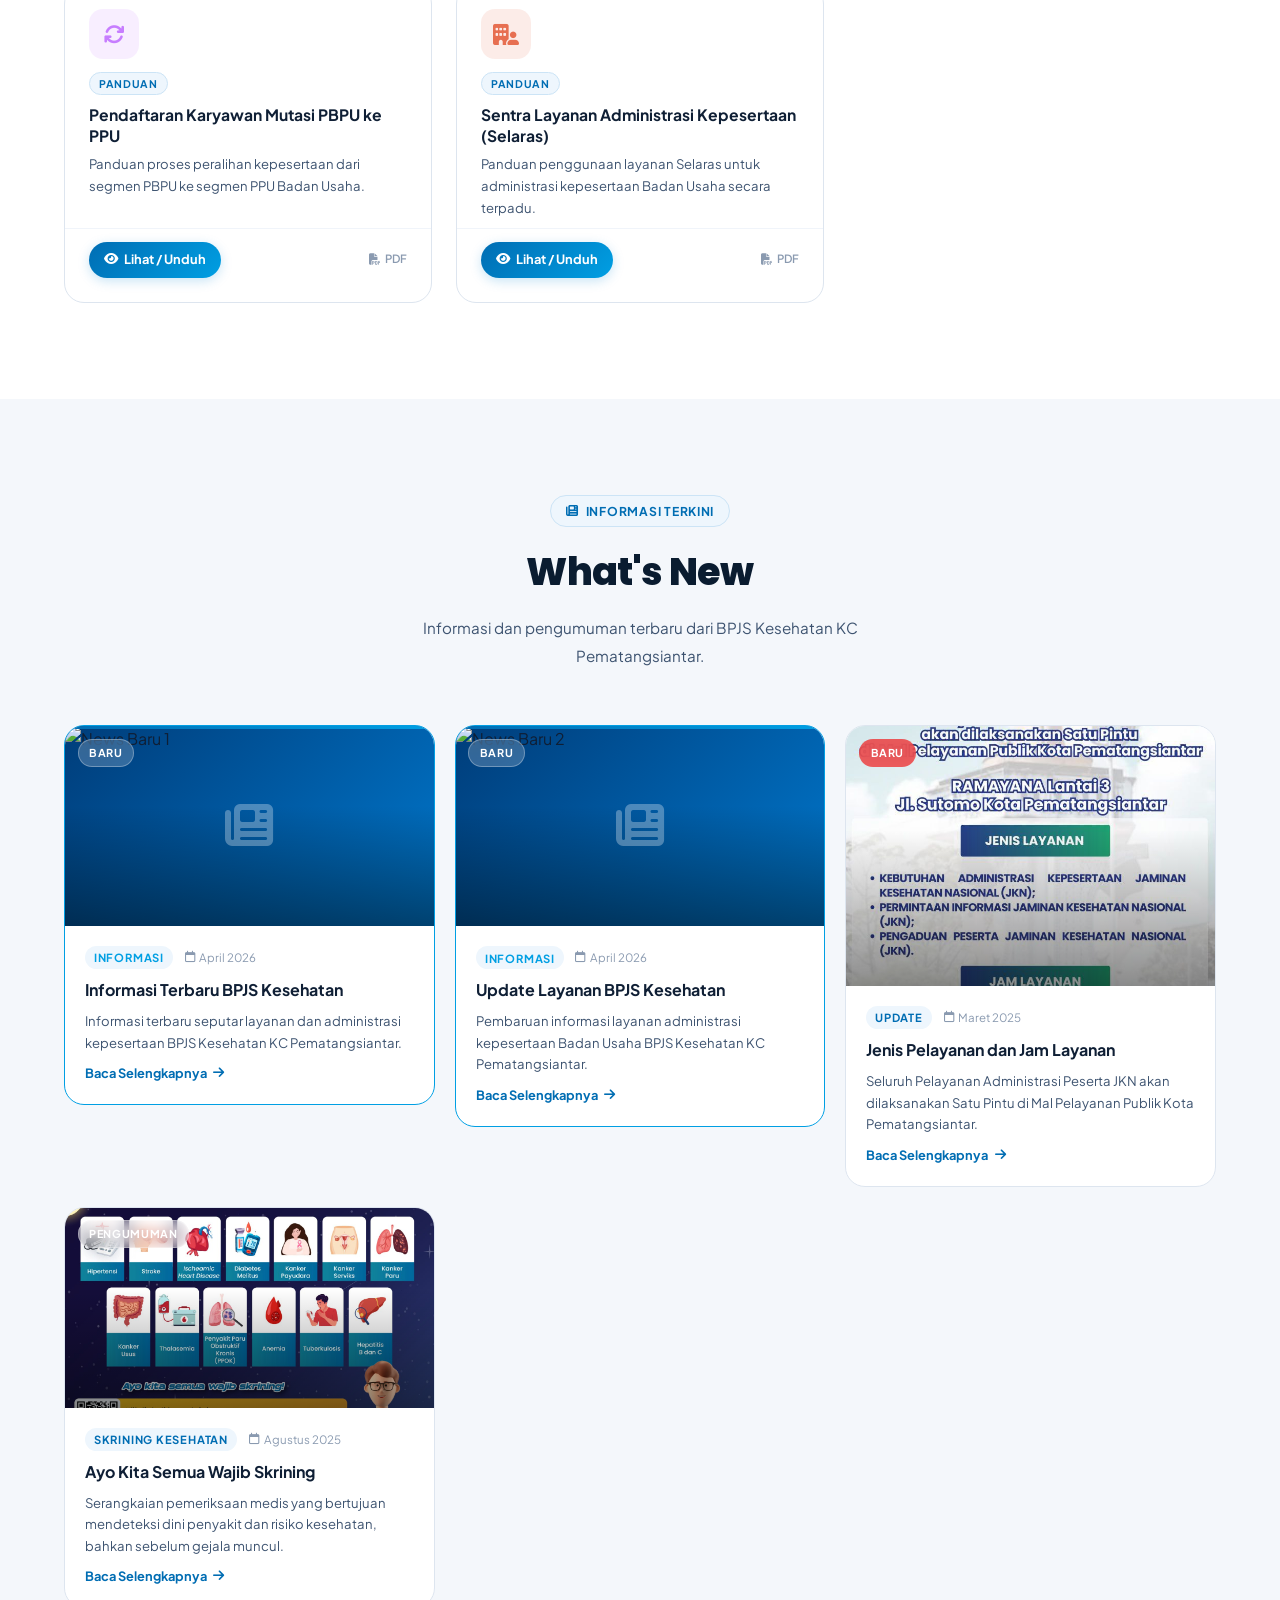
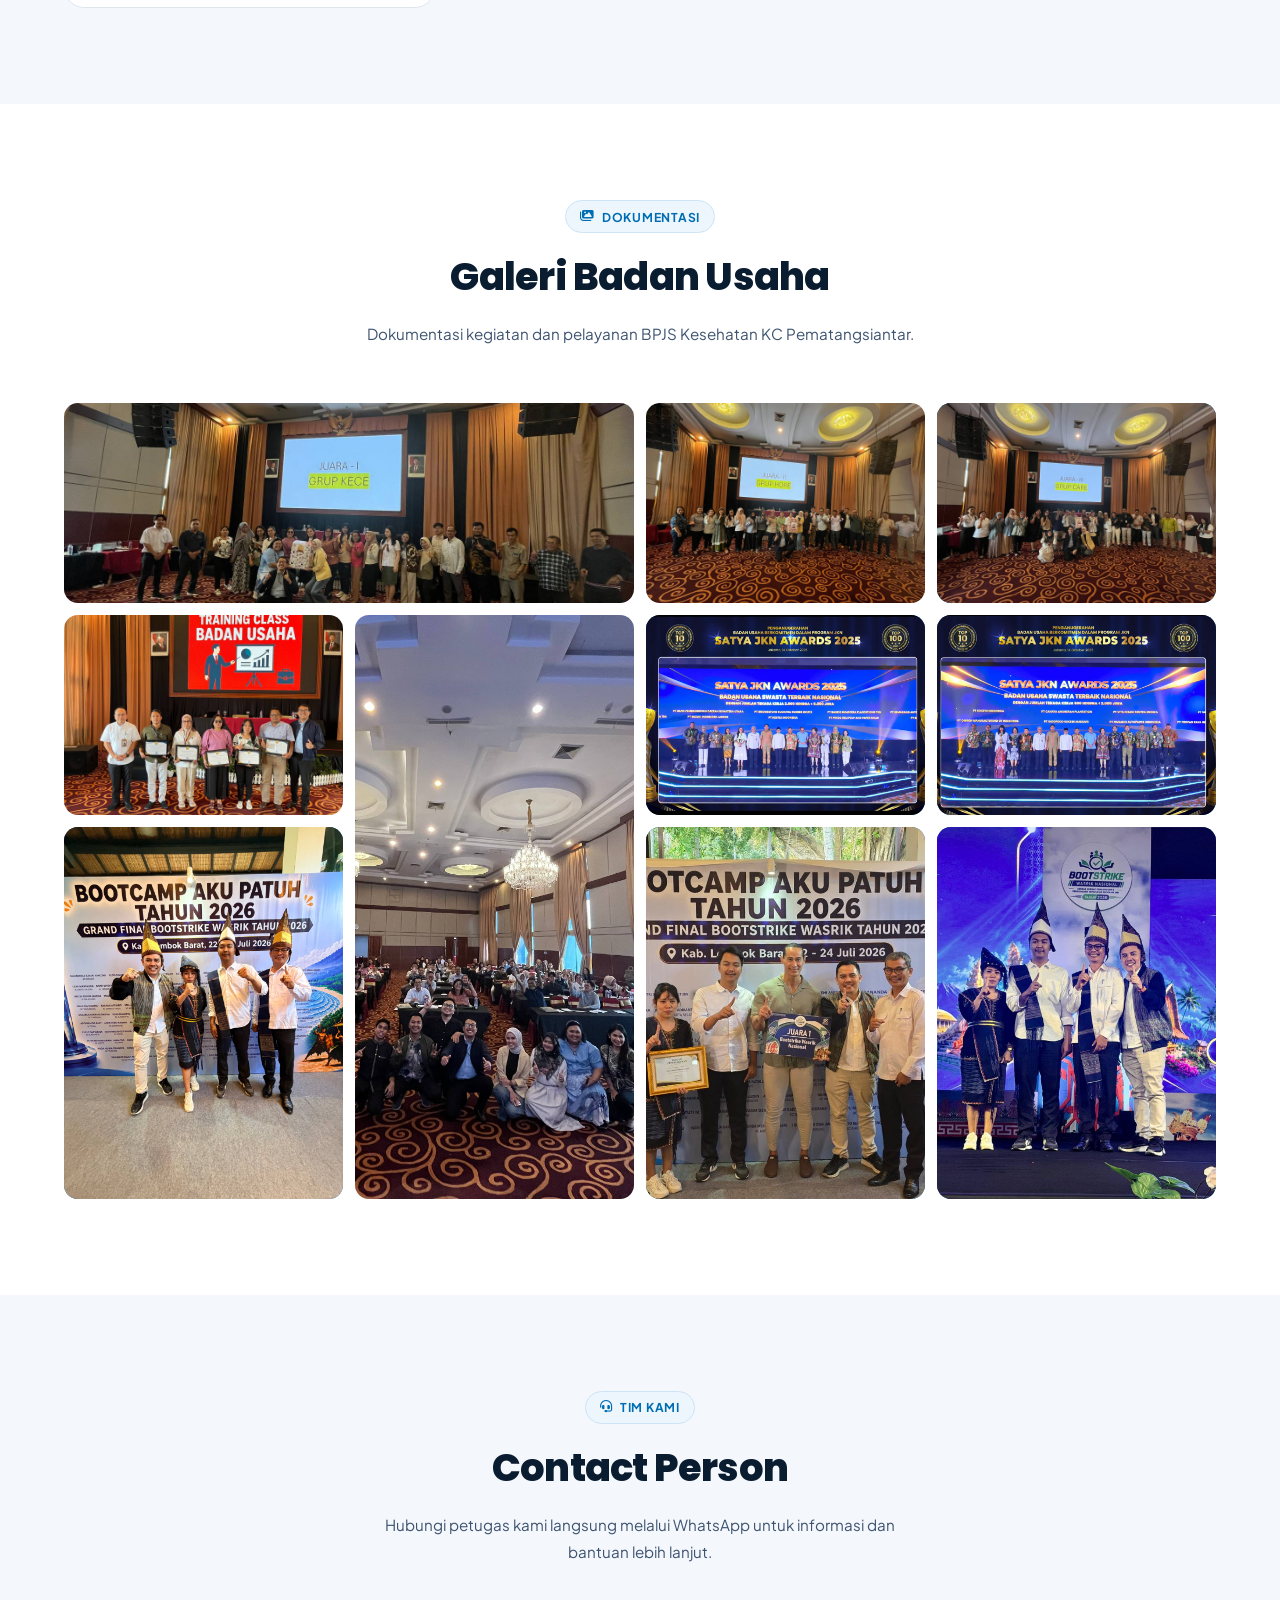
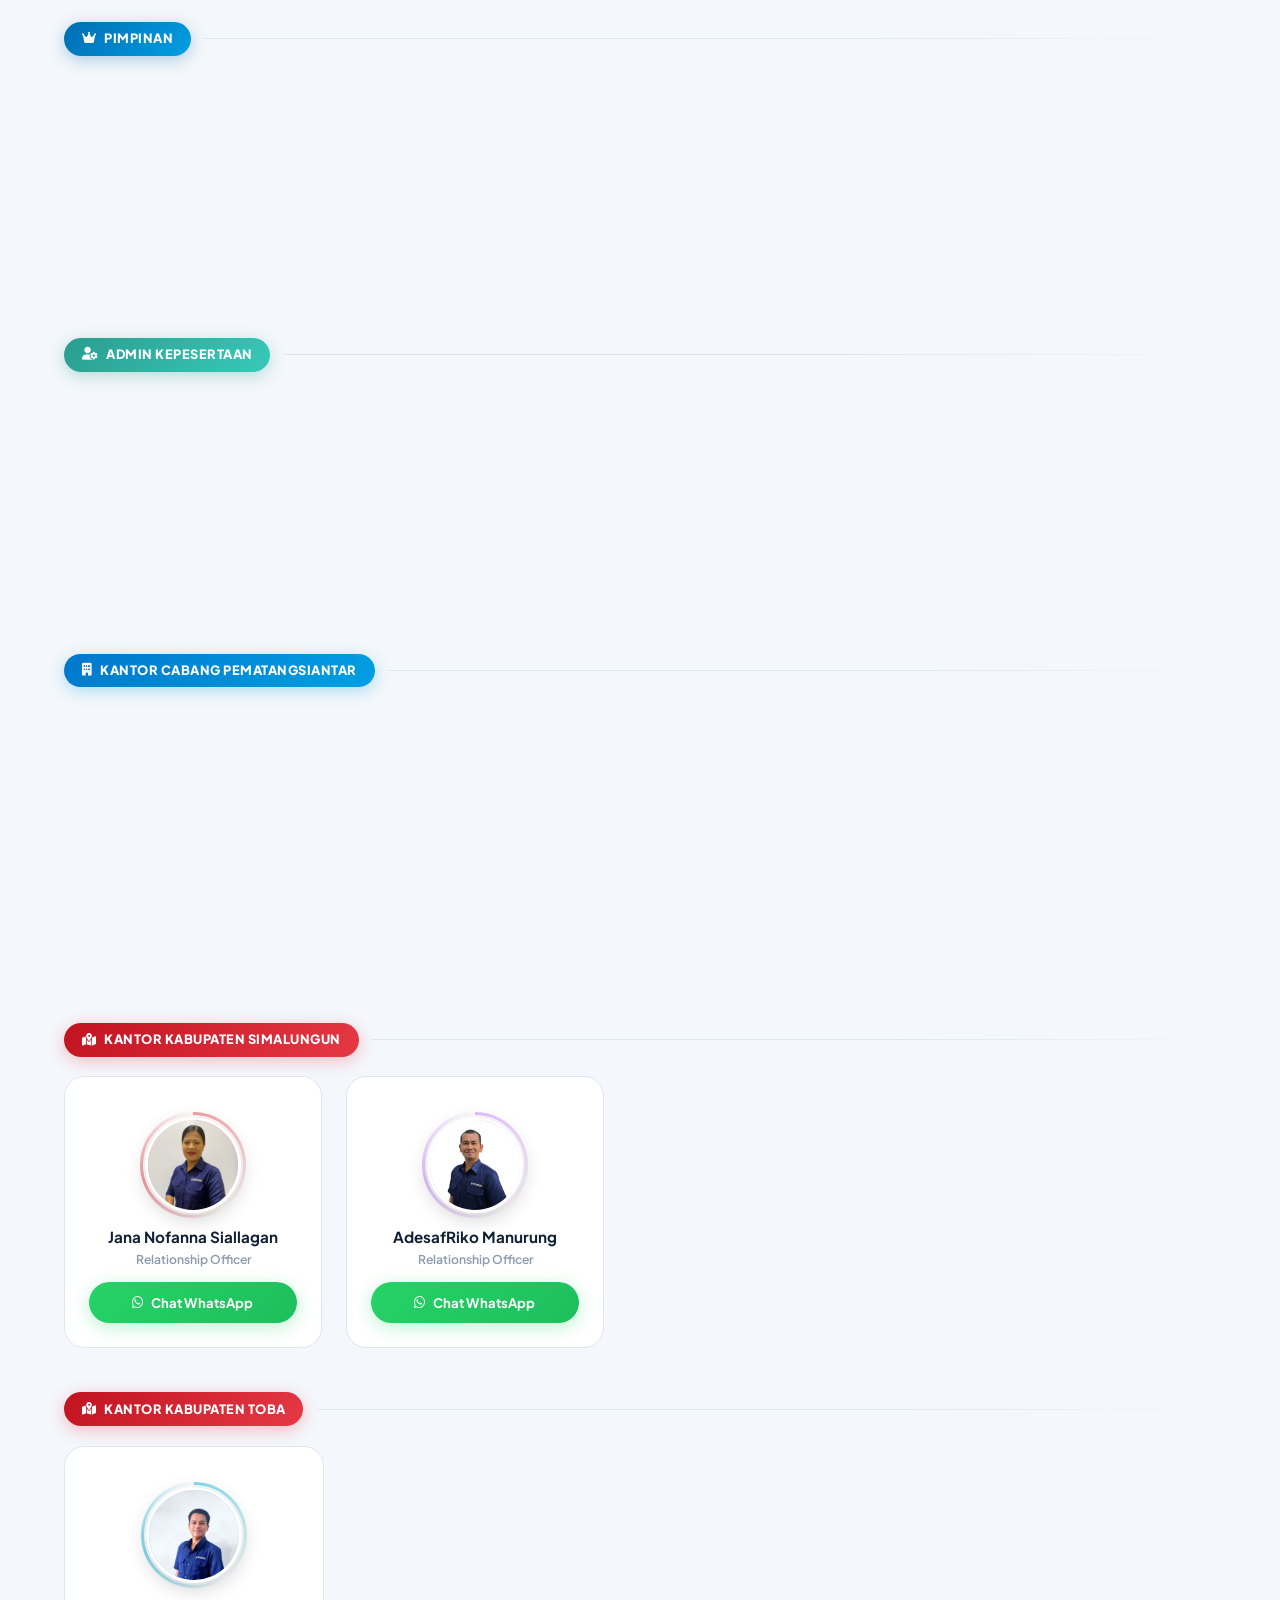
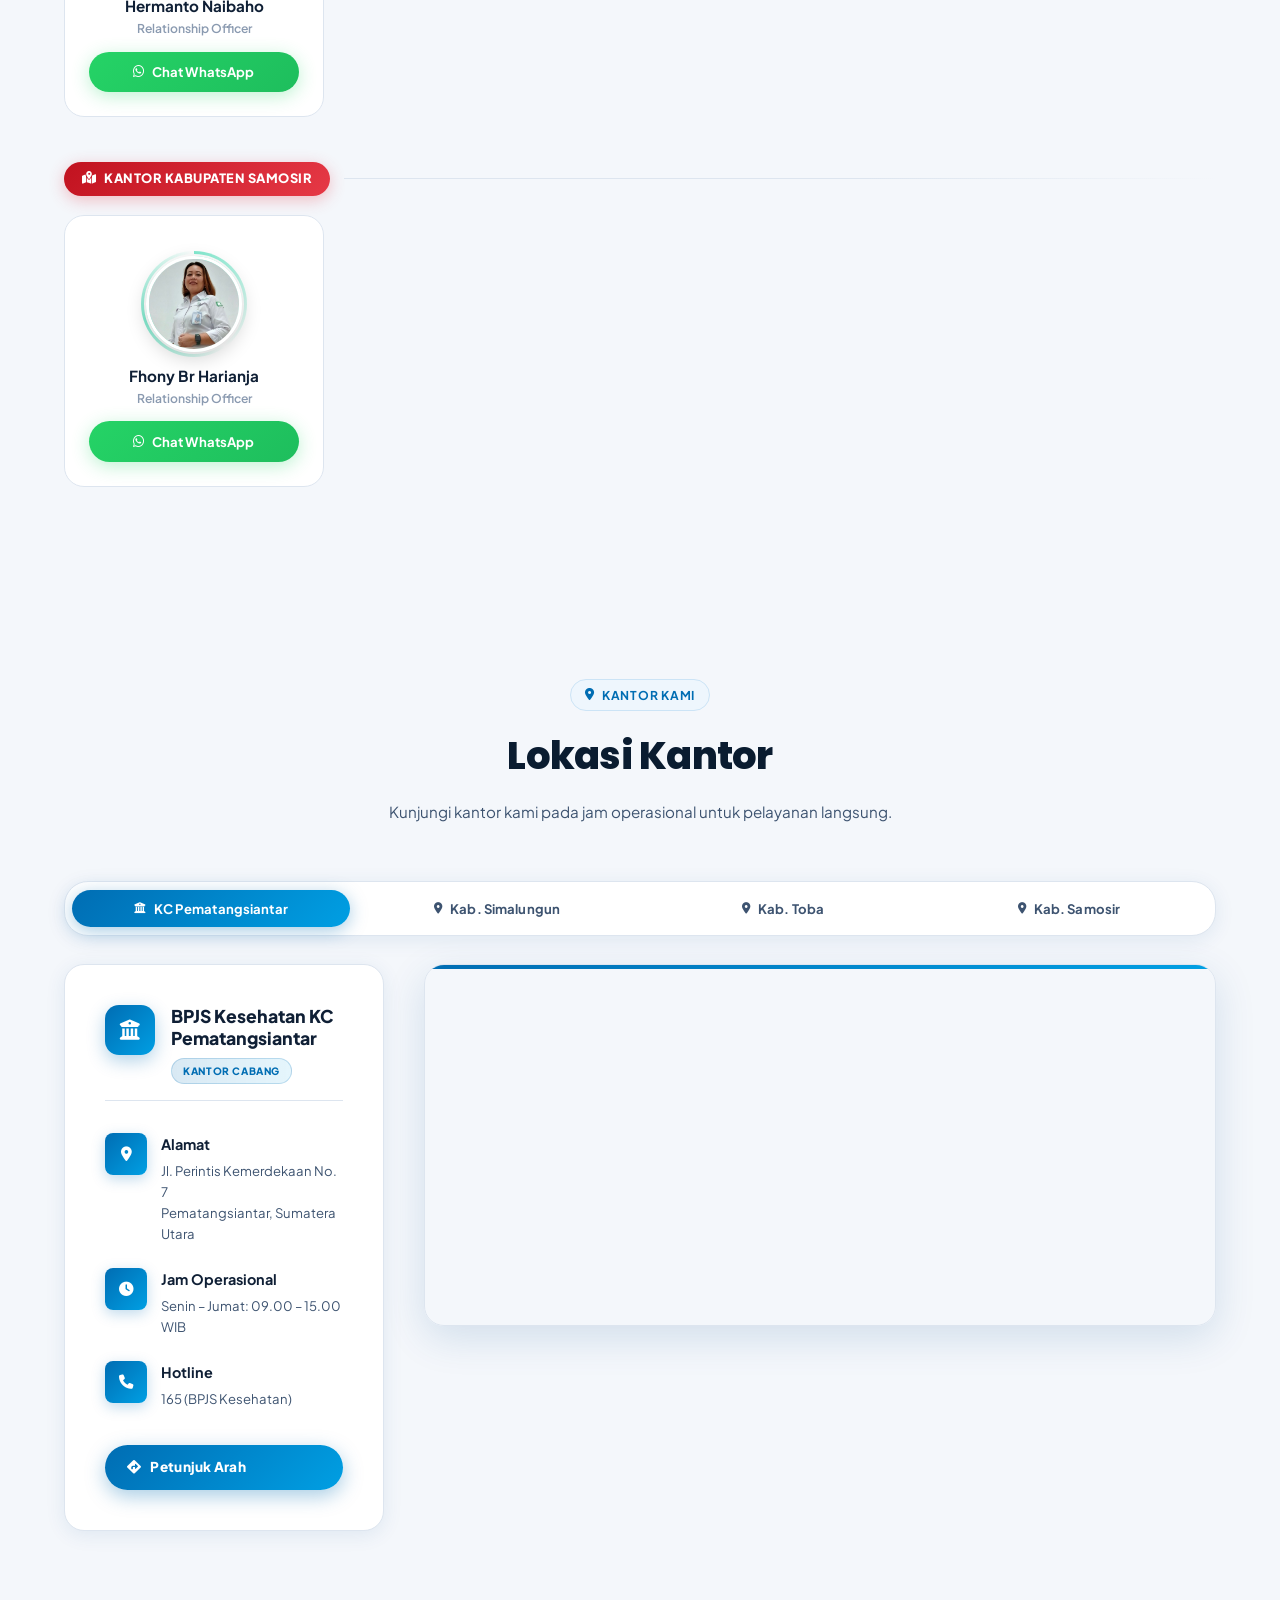
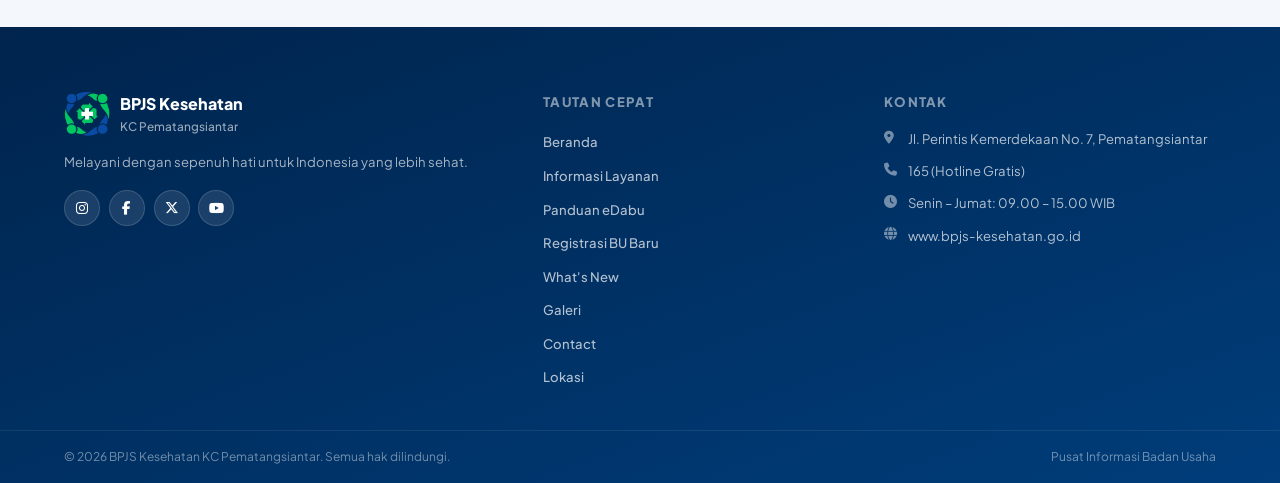
==== commit ba1081a7: "Update index.html" ====
--- a/index.html
+++ b/index.html
@@ -394,7 +394,7 @@
           </ul>
           <div class="keltam-brosur-body">
           <span align="center" class="card-tag" data-i18n="tag_berkasbu">Berkas</span>
-          <center><a href="files/ppubu1.docx" target="_blank" class="btn-card keltambu-brosur-btn">
+          <center><a href="files/ppupn1.docx" target="_blank" class="btn-card keltambu-brosur-btn">
             <i class="fa-solid fa-eye"></i> <span data-i18n="btn_download">Download Berkas</span></a></center>
           </div>
         </div>
